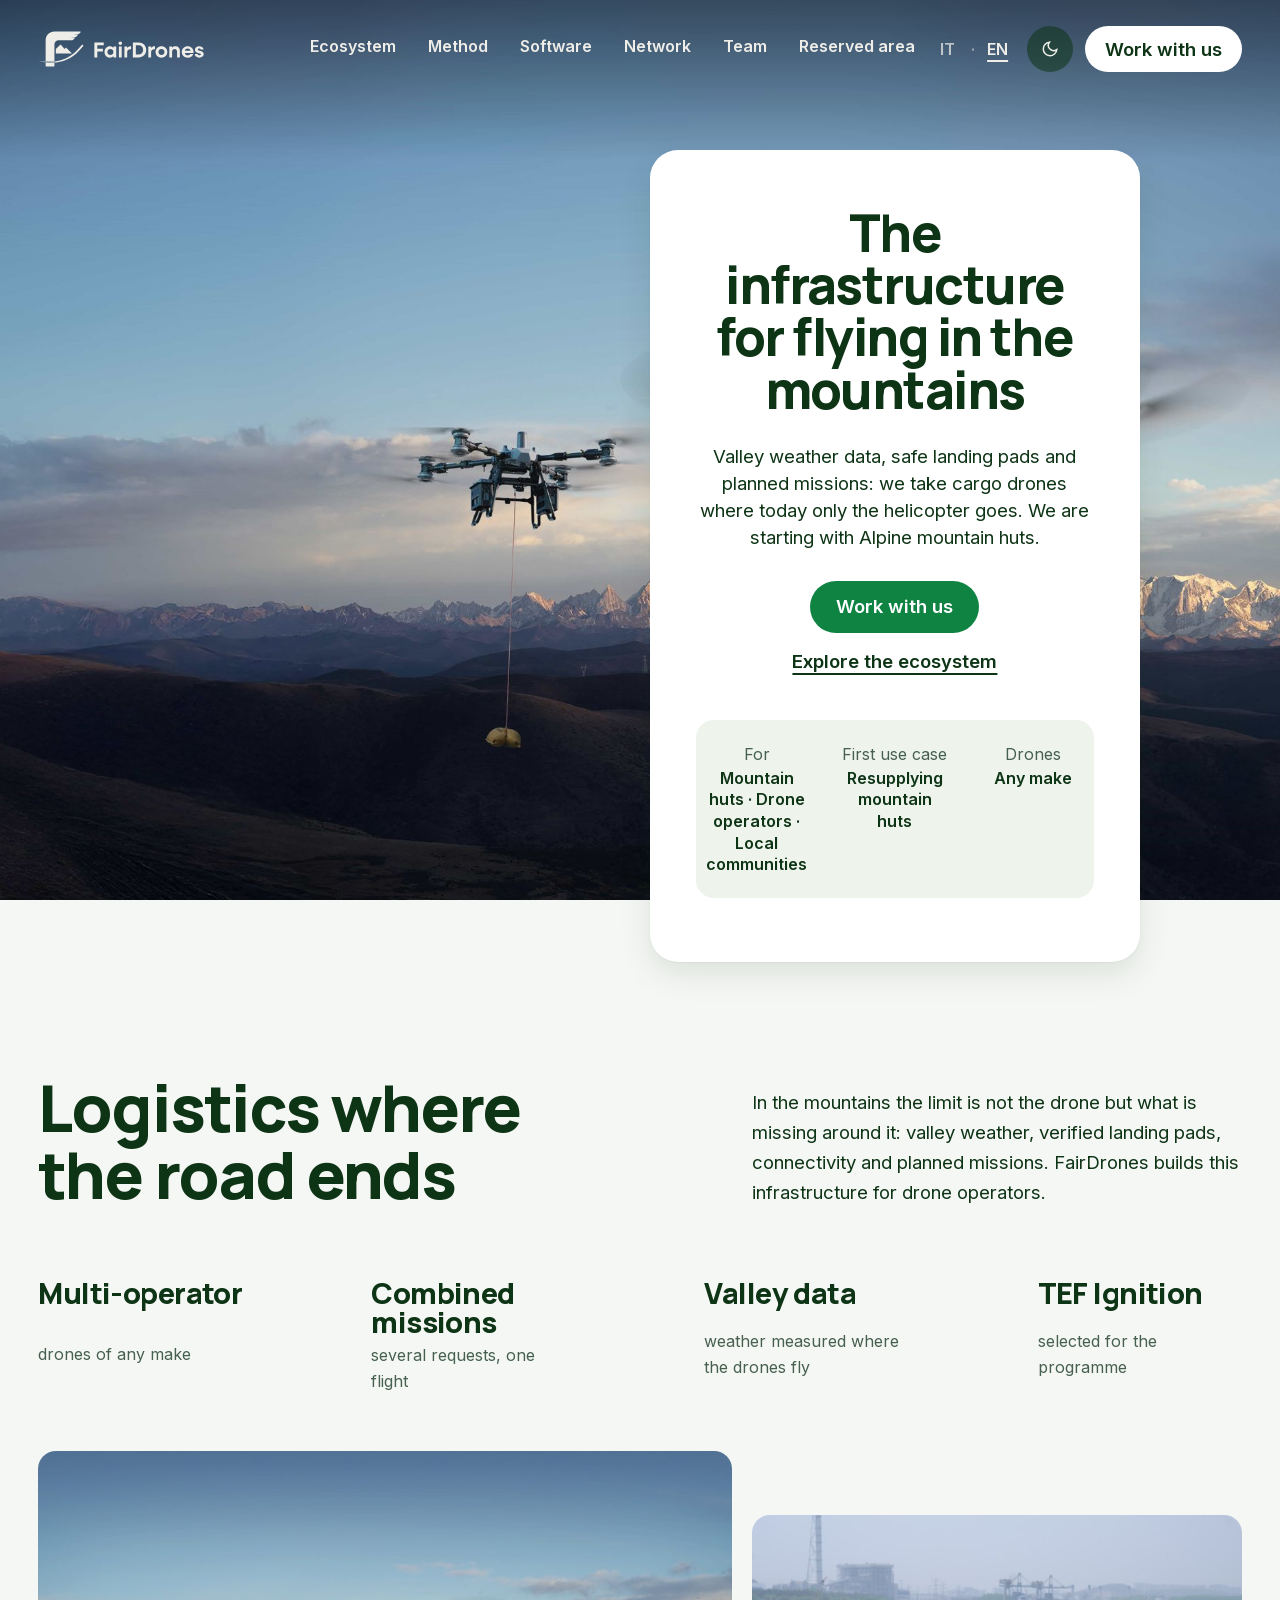
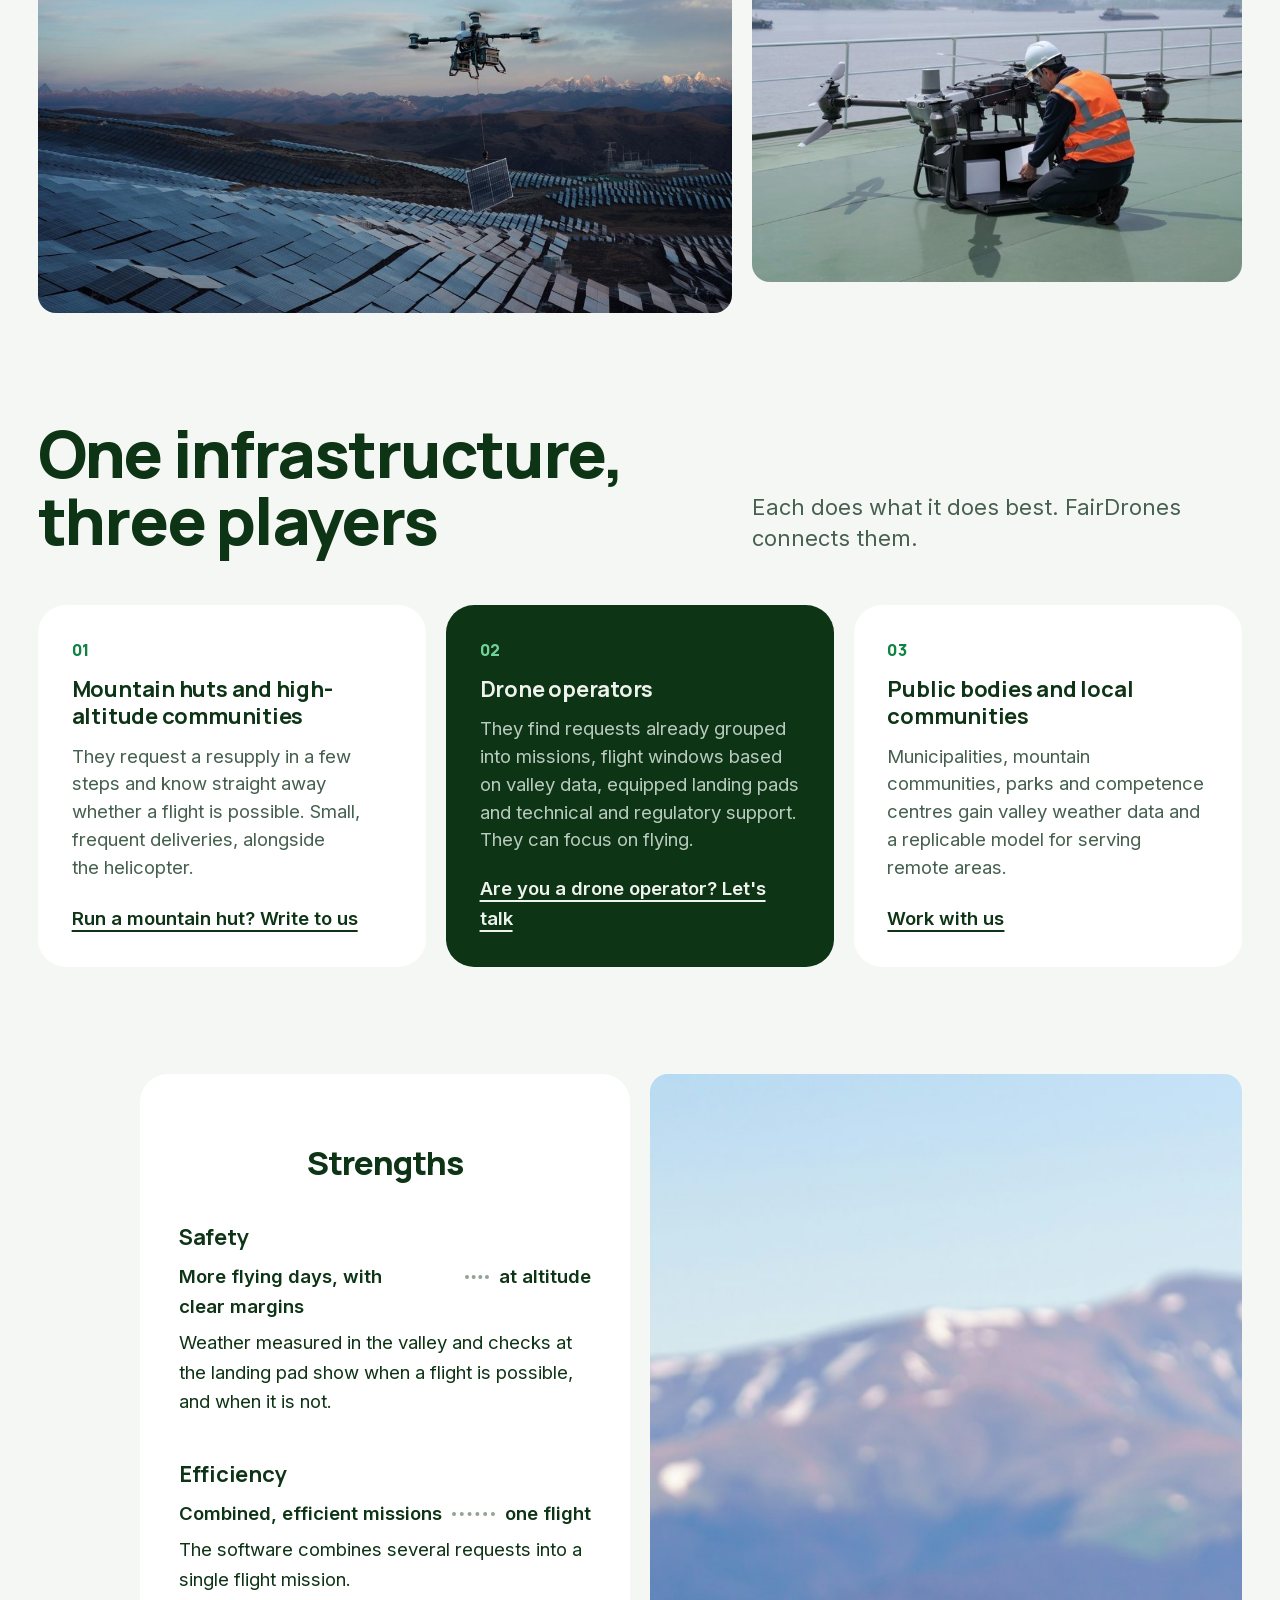
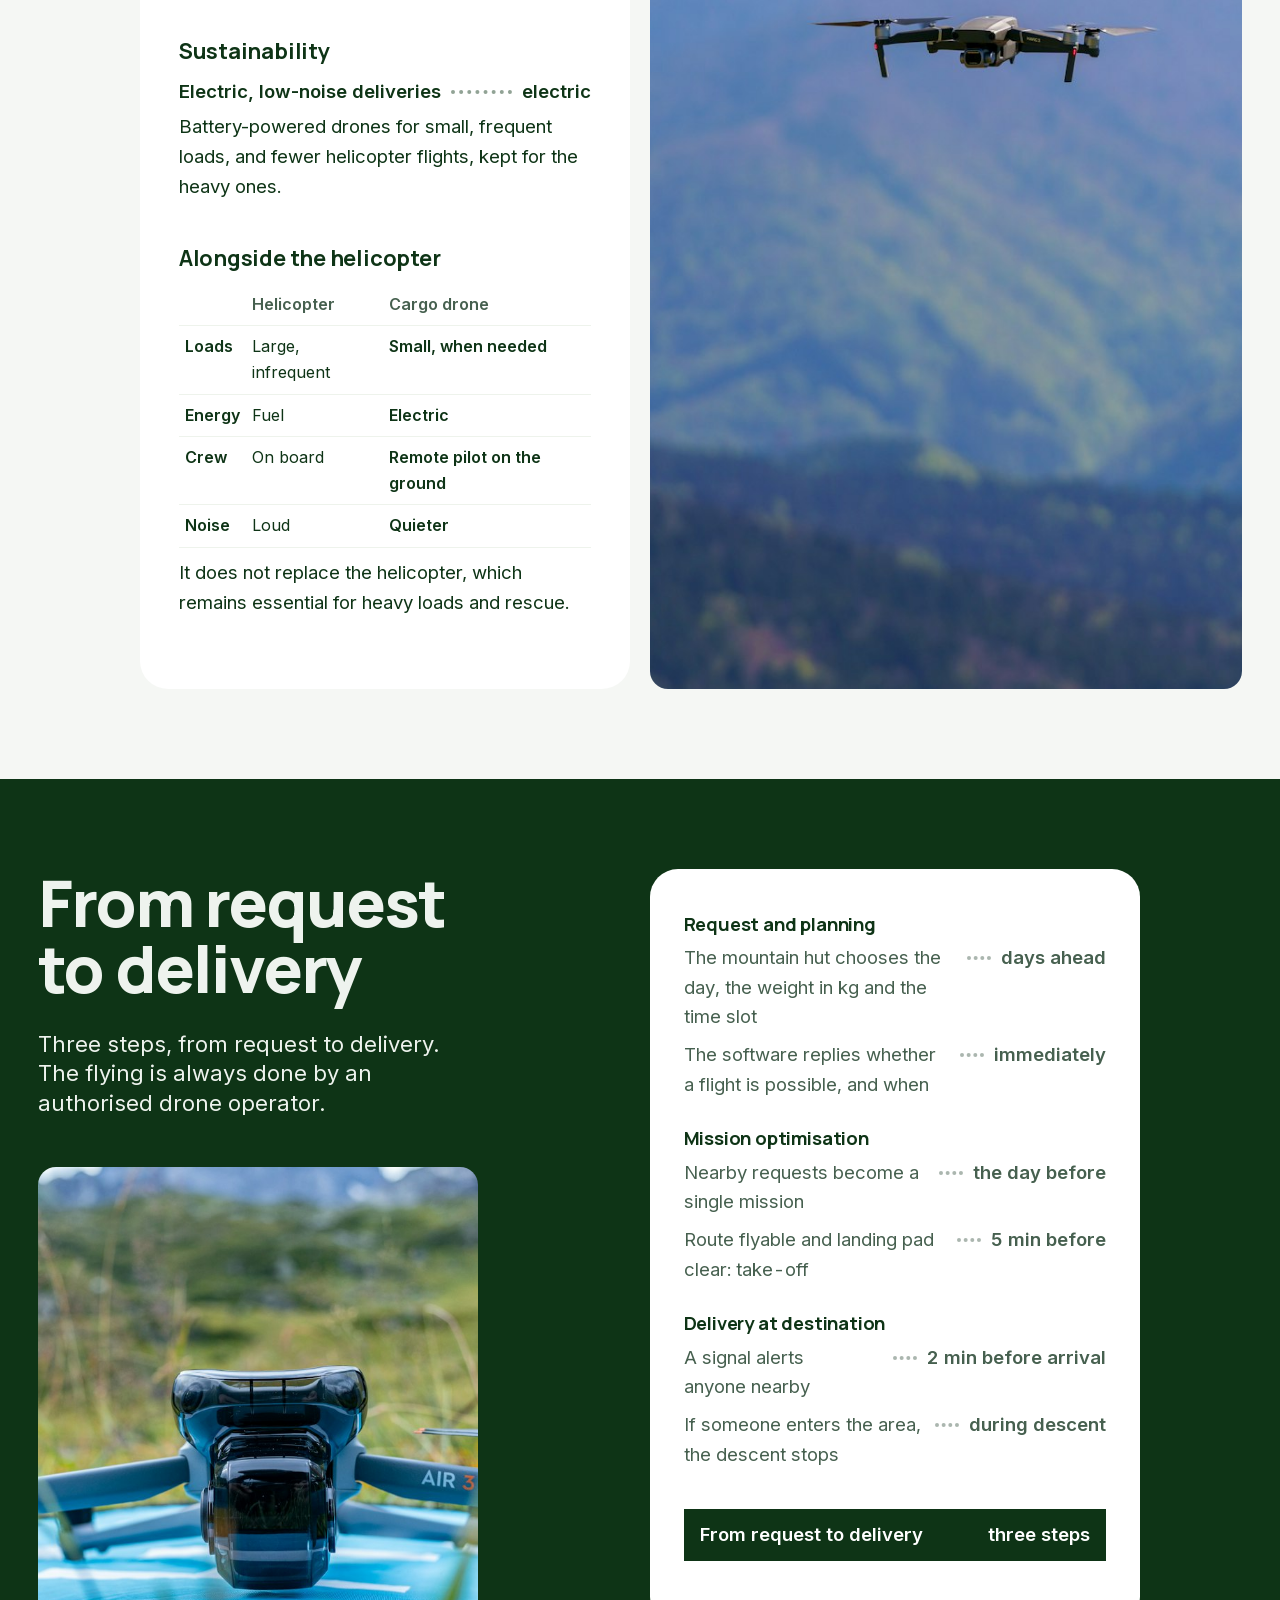
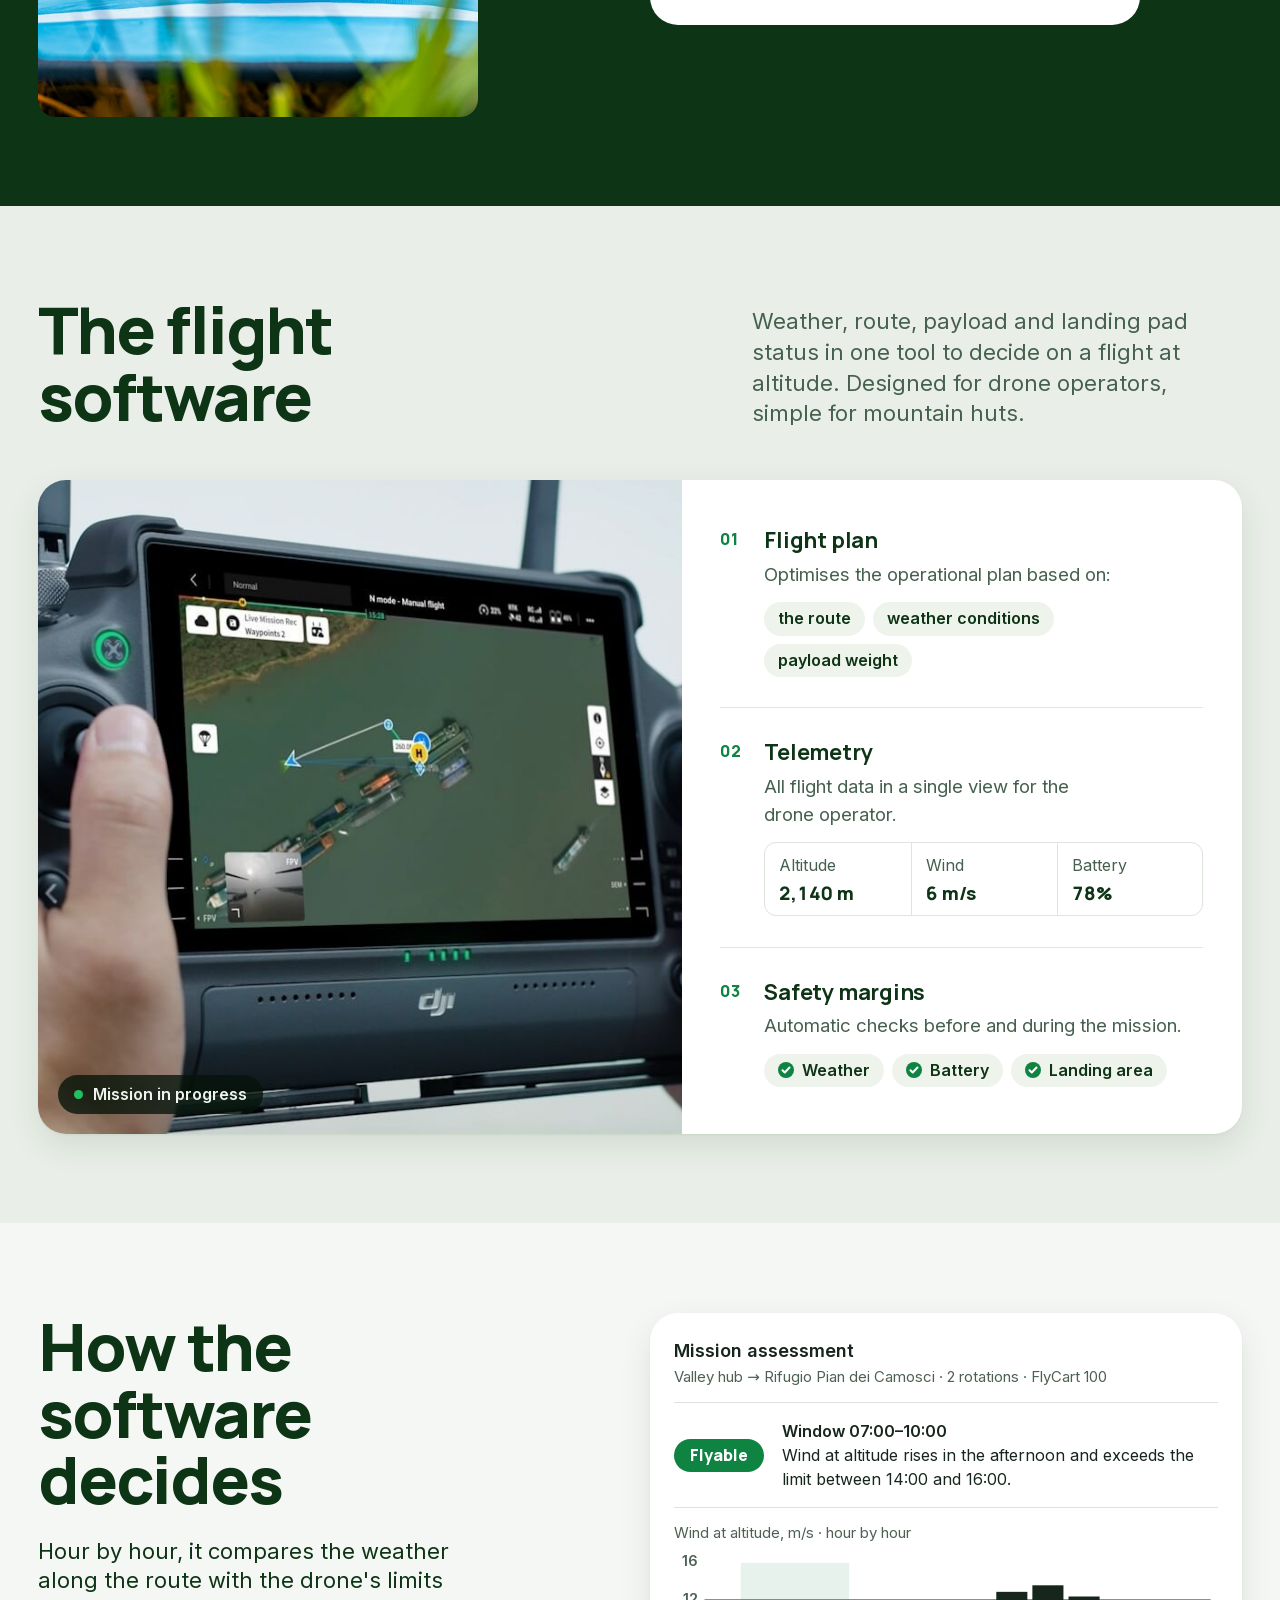
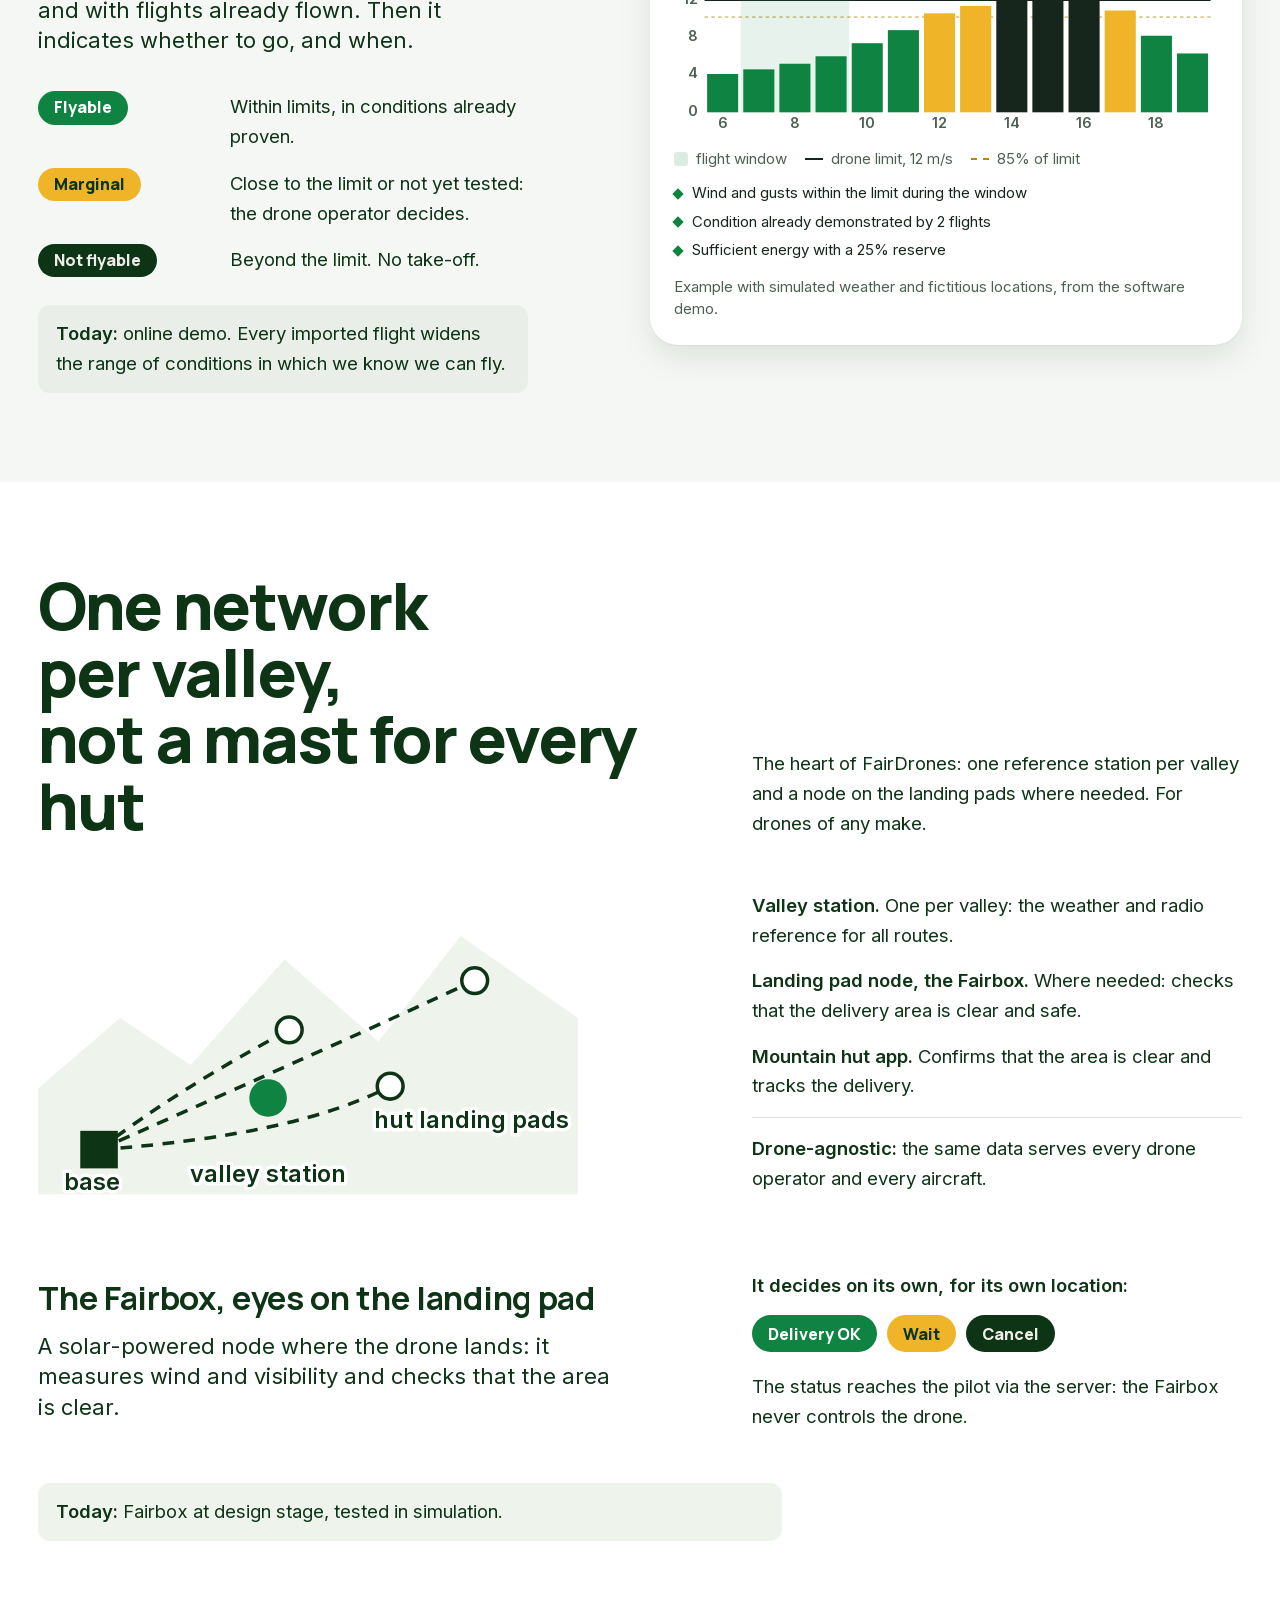
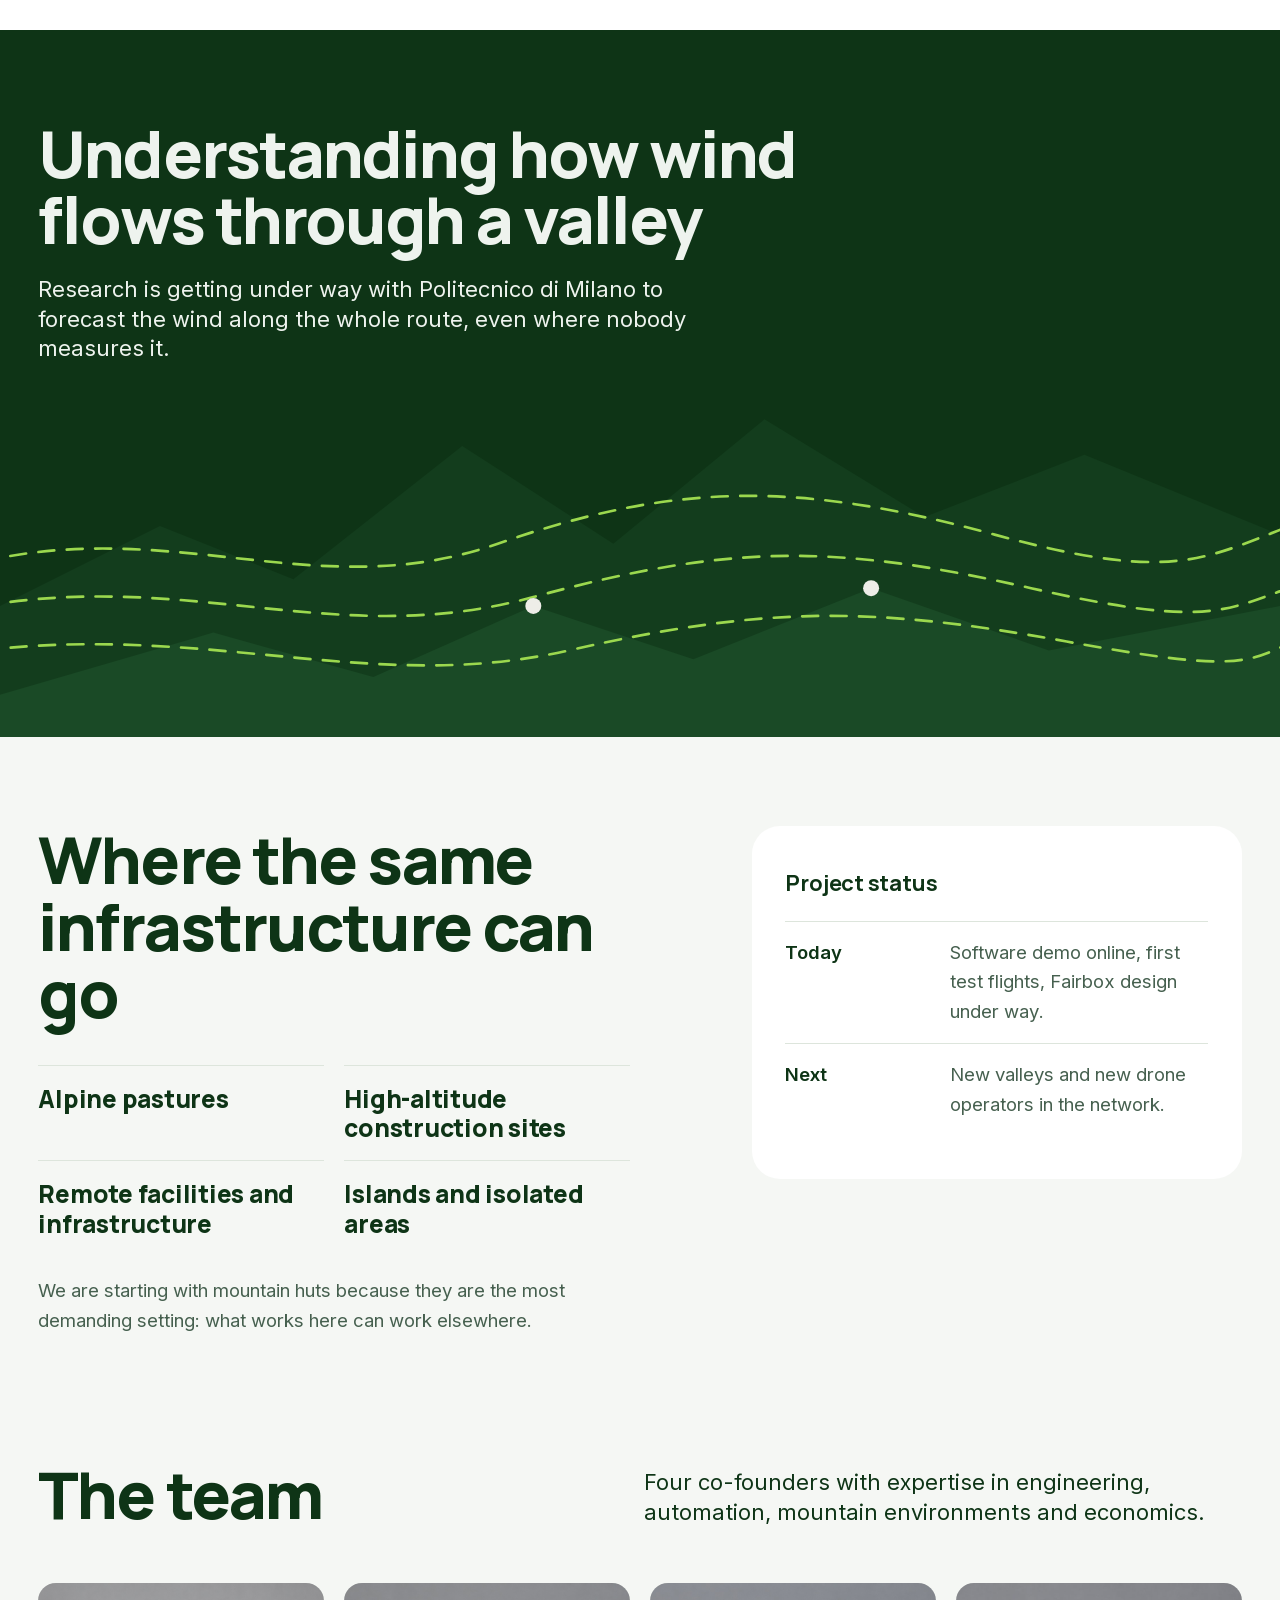
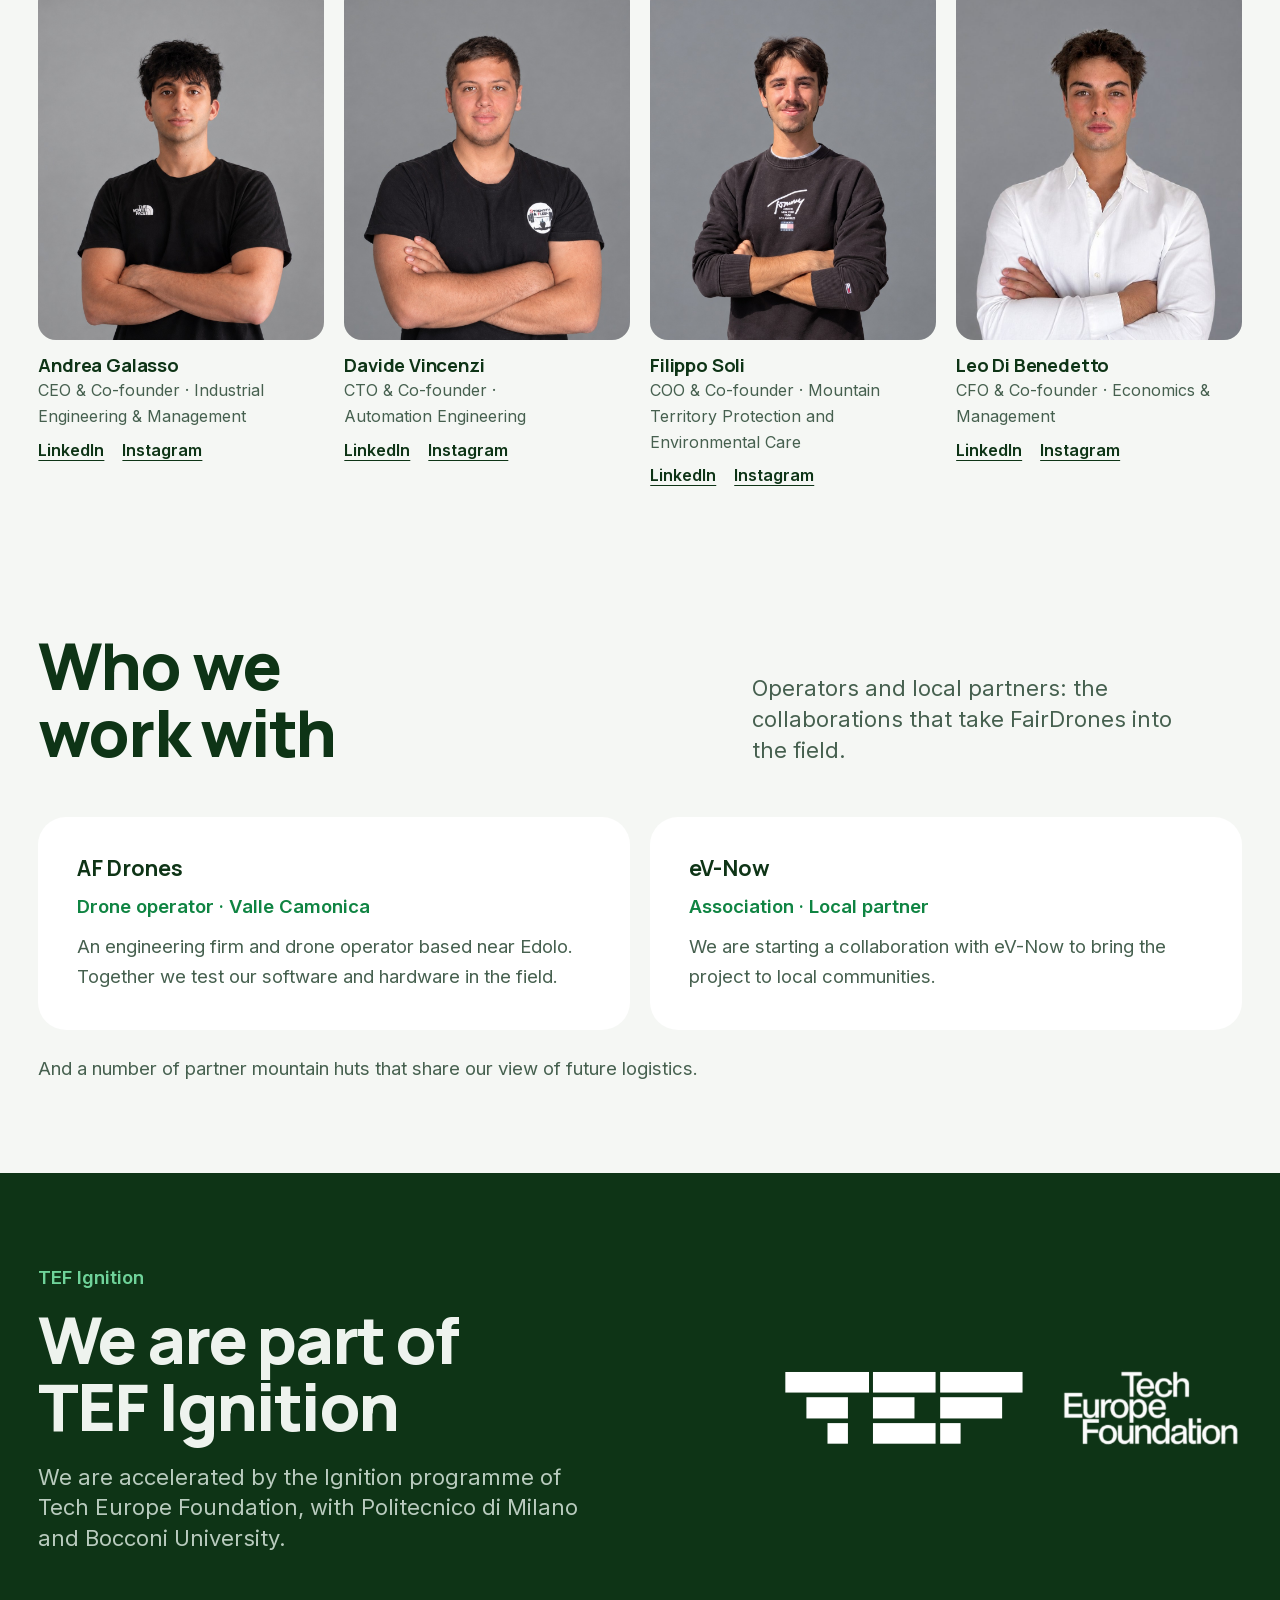
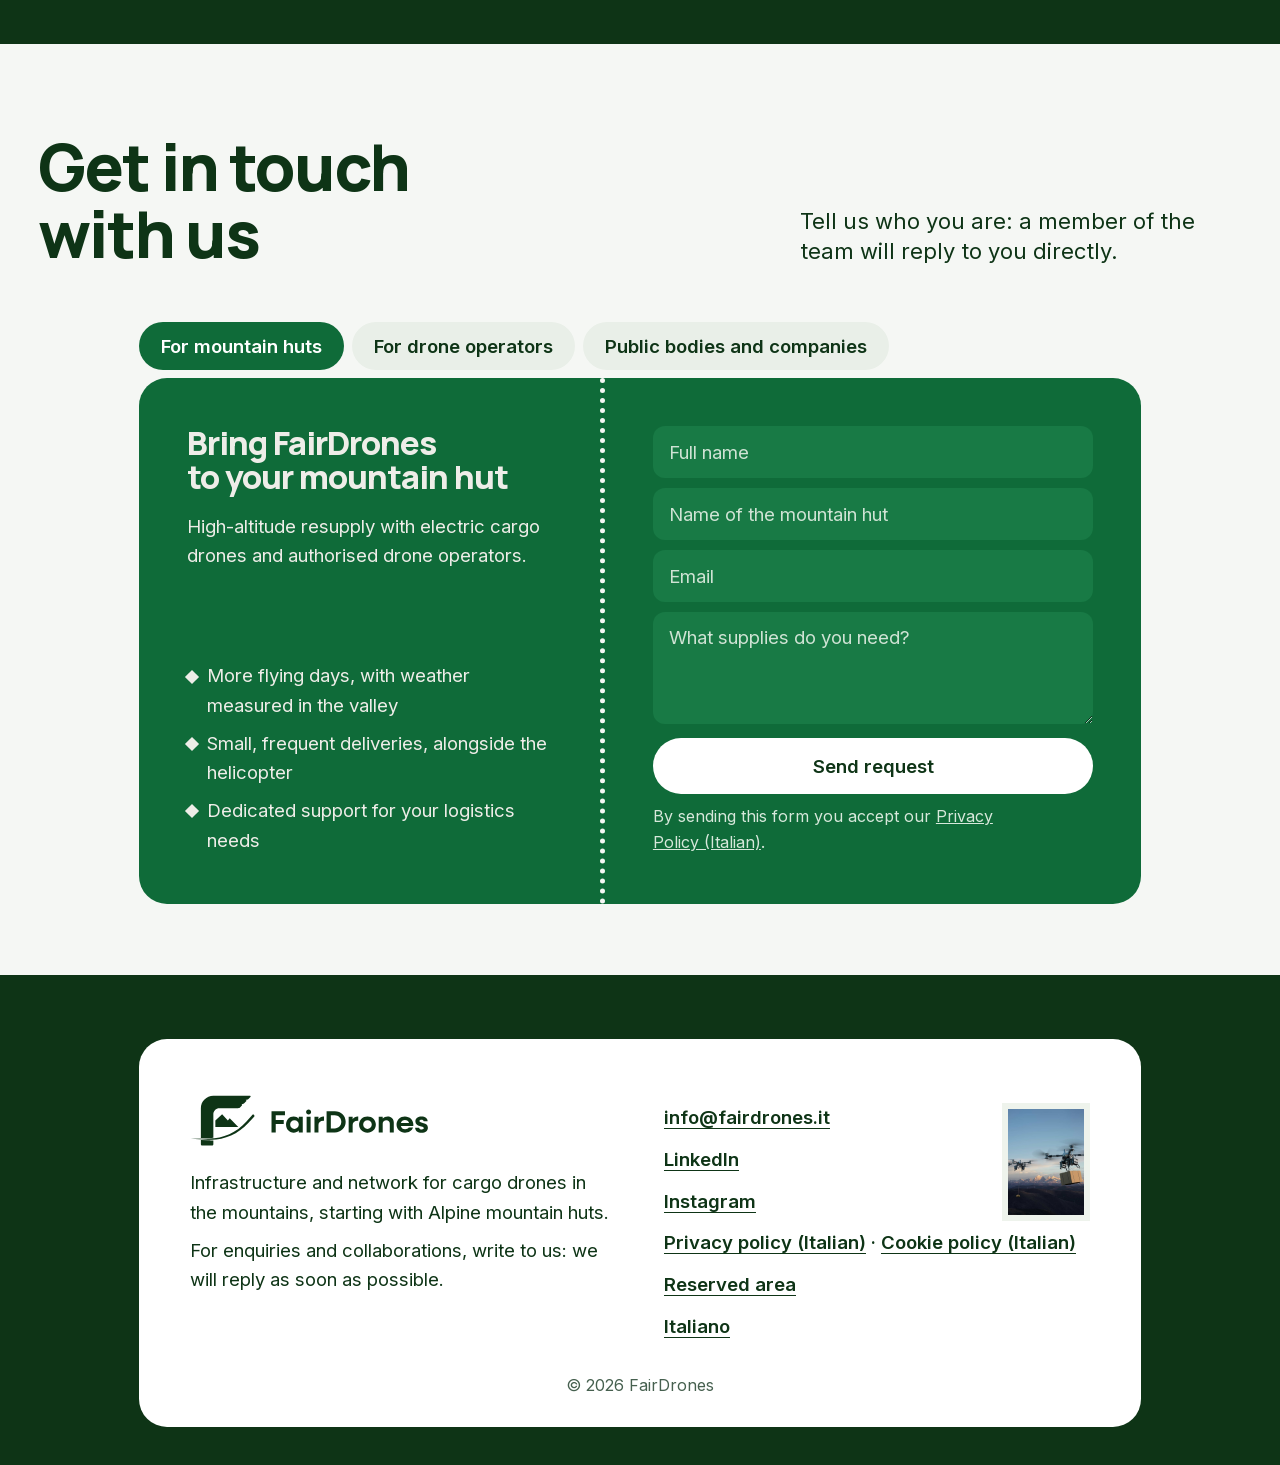
==== fairdrones-redesign/en/index.html @ f3bb7c13 "Sezioni Con chi lavoriamo (AF Drones, eV-Now) e TEF Ignition; testi piu' leggeri - Nuova sezione col" ====
<!DOCTYPE html>
<html lang="en">
<head>
<meta charset="UTF-8">
<meta name="viewport" content="width=device-width, initial-scale=1">
<title>FairDrones · Cargo drones for mountain huts</title>
<meta name="description" content="FairDrones connects mountain huts, drone operators and local communities: valley weather data, safe landing pads and mission planning, so that cargo drones can fly where today only the helicopter can reach.">
<link rel="canonical" href="https://fairdrones.it/en/">
<link rel="alternate" hreflang="it" href="https://fairdrones.it/">
<link rel="alternate" hreflang="en" href="https://fairdrones.it/en/">
<link rel="alternate" hreflang="x-default" href="https://fairdrones.it/">
<meta property="og:type" content="website">
<meta property="og:site_name" content="FairDrones">
<meta property="og:title" content="FairDrones · Cargo drones for mountain huts">
<meta property="og:description" content="Valley weather data, safe landing pads and mission planning: the infrastructure that lets cargo drones reach places that today only the helicopter can reach.">
<meta property="og:url" content="https://fairdrones.it/en/">
<meta property="og:image" content="https://fairdrones.it/assets/img/flycart-1200.jpg">
<meta property="og:image:width" content="1200">
<meta property="og:image:height" content="657">
<meta property="og:image:alt" content="Two cargo drones flying over snow-covered mountains">
<meta property="og:locale" content="en_GB">
<meta property="og:locale:alternate" content="it_IT">
<meta name="twitter:card" content="summary_large_image">
<meta name="twitter:title" content="FairDrones · Cargo drones for mountain huts">
<meta name="twitter:description" content="Valley weather data, safe landing pads and mission planning: the infrastructure that lets cargo drones reach places that today only the helicopter can reach.">
<meta name="twitter:image" content="https://fairdrones.it/assets/img/flycart-1200.jpg">
<link rel="icon" href="../assets/img/favicon.svg" type="image/svg+xml">
<link rel="icon" href="../assets/img/favicon-32.png" sizes="32x32" type="image/png">
<link rel="apple-touch-icon" href="../assets/img/apple-touch-icon.png">
<link rel="preload" href="../assets/fonts/manrope-latin.woff2" as="font" type="font/woff2" crossorigin>
<link rel="preload" href="../assets/fonts/inter-latin.woff2" as="font" type="font/woff2" crossorigin>
<link rel="stylesheet" href="../assets/style.css">
<script>
  // Applica il tema salvato prima del rendering (evita il flash)
  try { const t = localStorage.getItem('theme'); if (t) document.documentElement.setAttribute('data-theme', t); } catch (e) {}
  document.documentElement.classList.add('js');
</script>
</head>
<body>

<main class="sheet-stack">

  <!-- HERO: la bolla di consegna appoggiata sulla fotografia -->
  <section class="hero" aria-labelledby="hero-title">
    <img class="hero-photo" src="../assets/img/flycart-2400.jpg" srcset="../assets/img/flycart-1200.jpg 1200w, ../assets/img/flycart-2400.jpg 2400w" sizes="100vw" width="2400" height="1314" alt="Two cargo drones flying over snow-covered mountains, one carrying a slung load">

    <header class="topbar">
      <a href="#" class="wordmark" aria-label="FairDrones, top of page"><svg class="wm-mark" viewBox="278 118 286 224" aria-hidden="true" focusable="false"><g fill="currentColor"><path d="M 350.3 311.0 L 355.9 311.4 C 364.1 311.9 372.1 312.0 380.2 311.6 L 380.2 310.0 C 374.2 310.6 368.1 310.9 362.0 310.9 Z M 350.3 311.0"/><path d="M 369.9 316.8 C 365.2 316.8 360.4 316.7 355.6 316.4 L 325.6 314.4 L 325.6 333.5 C 325.6 336.6 328.1 339.2 331.3 339.2 L 374.5 339.2 C 377.6 339.2 380.2 336.6 380.2 333.5 L 380.2 316.6 C 376.8 316.7 373.3 316.8 369.9 316.8"/><path d="M 362.0 305.9 C 368.1 305.9 374.2 305.6 380.2 305.0 L 380.2 201.7 C 380.2 187.2 391.9 175.5 406.4 175.5 L 489.3 175.5 C 489.8 175.5 490.3 175.4 490.8 175.4 C 493.1 175.2 495.2 174.2 496.9 172.6 L 505.2 164.2 C 506.3 163.1 506.8 161.5 506.2 160.1 C 505.6 158.6 504.3 157.7 502.7 157.7 L 486.4 157.7 L 486.4 157.0 L 508.4 157.0 C 511.0 157.0 513.5 156.0 515.3 154.1 L 523.8 145.7 C 524.8 144.6 525.3 143.0 524.7 141.6 C 524.2 140.1 522.8 139.2 521.3 139.2 L 504.9 139.2 L 504.9 138.5 L 526.9 138.5 C 529.5 138.5 532.0 137.4 533.9 135.6 L 542.3 127.1 C 543.4 126.1 543.8 124.5 543.3 123.0 C 542.9 122.0 542.1 121.3 541.1 120.9 L 380.2 120.9 C 350.0 120.9 325.6 145.3 325.6 175.5 L 325.6 306.2 Z M 362.0 305.9"/><path d="M 489.3 258.0 L 389.0 258.0 L 389.0 229.7 L 418.6 202.1 L 443.7 229.7 L 451.9 220.1 Z M 489.3 258.0"/><path d="M 558.3 205.1 C 560.7 207.1 560.9 210.7 558.8 213.0 L 532.0 242.0 C 485.9 292.1 421.8 318.2 355.8 313.9 L 281.4 309.0 L 362.0 308.4 C 423.3 308.0 481.6 281.5 524.1 234.6 L 550.5 205.6 C 552.5 203.3 556.0 203.1 558.3 205.1"/></g></svg><svg class="wm-word" viewBox="178 383 486 75" aria-hidden="true" focusable="false"><g fill="currentColor"><path d="M 179.6 390.0 L 221.1 390.0 L 221.1 402.3 L 192.6 402.3 L 192.6 416.9 L 217.3 416.9 L 217.3 429.2 L 192.6 429.2 L 192.6 455.3 L 179.6 455.3 Z M 179.6 390.0"/><path d="M 263.7 431.1 C 263.7 423.6 258.0 417.8 250.3 417.8 C 242.8 417.8 237.1 423.6 237.1 431.1 C 237.1 438.7 242.8 444.5 250.3 444.5 C 258.0 444.5 263.7 438.7 263.7 431.1 M 224.4 431.1 C 224.4 416.8 234.5 405.9 248.0 405.9 C 254.4 405.9 259.8 408.4 263.7 412.7 L 263.7 407.0 L 276.0 407.0 L 276.0 455.3 L 263.7 455.3 L 263.7 449.6 C 259.8 453.8 254.4 456.4 248.0 456.4 C 234.5 456.4 224.4 445.5 224.4 431.1"/><path d="M 287.9 407.0 L 300.2 407.0 L 300.2 455.3 L 287.9 455.3 Z M 286.3 392.5 C 286.3 388.2 289.7 384.9 294.1 384.9 C 298.4 384.9 301.8 388.2 301.8 392.5 C 301.8 396.9 298.4 400.2 294.1 400.2 C 289.7 400.2 286.3 396.9 286.3 392.5"/><path d="M 312.1 407.0 L 324.4 407.0 L 324.4 414.3 C 328.2 409.3 333.4 406.3 339.8 406.3 L 341.6 406.3 L 341.6 418.9 L 339.8 418.9 C 329.9 418.9 324.4 424.1 324.4 432.3 L 324.4 455.3 L 312.1 455.3 Z M 312.1 407.0"/><path d="M 362.6 402.3 L 362.6 443.0 L 374.8 443.0 C 386.3 443.0 394.9 434.3 394.9 422.6 C 394.9 411.0 386.3 402.3 374.8 402.3 Z M 349.5 390.0 L 375.0 390.0 C 394.1 390.0 408.4 404.0 408.4 422.6 C 408.4 441.3 394.1 455.3 375.0 455.3 L 349.5 455.3 Z M 349.5 390.0"/><path d="M 417.6 407.0 L 429.9 407.0 L 429.9 414.3 C 433.7 409.3 438.9 406.3 445.3 406.3 L 447.1 406.3 L 447.1 418.9 L 445.3 418.9 C 435.4 418.9 429.9 424.1 429.9 432.3 L 429.9 455.3 L 417.6 455.3 Z M 417.6 407.0"/><path d="M 488.9 431.1 C 488.9 423.6 483.3 417.8 475.6 417.8 C 468.1 417.8 462.4 423.6 462.4 431.1 C 462.4 438.7 468.1 444.5 475.6 444.5 C 483.3 444.5 488.9 438.7 488.9 431.1 M 449.7 431.1 C 449.7 416.8 460.9 405.9 475.6 405.9 C 490.4 405.9 501.5 416.8 501.5 431.1 C 501.5 445.5 490.4 456.4 475.6 456.4 C 460.9 456.4 449.7 445.5 449.7 431.1"/><path d="M 510.3 407.0 L 522.6 407.0 L 522.6 412.4 C 526.4 408.1 531.7 405.9 538.0 405.9 C 549.3 405.9 556.8 413.3 556.8 424.6 L 556.8 455.3 L 544.5 455.3 L 544.5 428.6 C 544.5 422.1 540.3 417.8 534.0 417.8 C 527.2 417.8 522.6 422.1 522.6 428.8 L 522.6 455.3 L 510.3 455.3 Z M 510.3 407.0"/><path d="M 578.6 426.4 L 604.0 426.4 C 602.5 420.5 597.6 416.6 591.2 416.6 C 585.0 416.6 580.3 420.4 578.6 426.4 M 565.3 431.1 C 565.3 416.8 576.5 405.9 591.2 405.9 C 606.0 405.9 617.2 416.8 617.2 431.3 C 617.2 432.6 617.1 434.2 616.8 435.4 L 578.5 435.4 C 580.1 441.6 585.1 445.7 591.7 445.7 C 596.7 445.7 600.9 443.4 603.1 440.3 L 616.4 440.3 C 612.7 449.9 603.2 456.4 591.4 456.4 C 576.5 456.4 565.3 445.5 565.3 431.1"/><path d="M 622.7 440.8 L 635.1 440.8 C 635.1 444.1 638.4 446.3 642.8 446.3 C 646.9 446.3 649.7 444.4 649.7 441.8 C 649.7 434.0 623.5 438.5 623.5 421.2 C 623.5 411.5 631.6 405.9 642.2 405.9 C 653.5 405.9 661.3 412.1 661.3 420.7 L 649.0 420.7 C 649.0 417.9 646.2 415.9 642.1 415.9 C 638.4 415.9 635.8 417.6 635.8 420.1 C 635.8 427.7 662.1 423.3 662.1 440.6 C 662.1 450.1 654.3 456.4 642.8 456.4 C 630.8 456.4 622.7 449.9 622.7 440.8"/></g></svg></a>
      <nav class="toplinks" aria-label="Sections">
        <a href="#ecosistema">Ecosystem</a>
        <a href="#metodo" class="nav-optional">Method</a>
        <a href="#come-decide">Software</a>
        <a href="#fairbox">Network</a>
        <a href="#team">Team</a>
        <a href="/area-riservata">Reserved area</a>
      </nav>
      <div class="topactions">
        <nav class="lang" aria-label="Language">
          <a href="../" lang="it" hreflang="it" aria-label="Italiano">IT</a><span aria-hidden="true">·</span><a href="./" lang="en" aria-current="page" aria-label="English">EN</a>
        </nav>
        <button id="theme-toggle" type="button" aria-label="Toggle theme">
          <svg class="sun-icon" viewBox="0 0 24 24" fill="none" stroke="currentColor" stroke-width="2" aria-hidden="true"><circle cx="12" cy="12" r="5"/><path d="M12 1v2M12 21v2M4.22 4.22l1.42 1.42M18.36 18.36l1.42 1.42M1 12h2M21 12h2M4.22 19.78l1.42-1.42M18.36 5.64l1.42-1.42"/></svg>
          <svg class="moon-icon" viewBox="0 0 24 24" fill="none" stroke="currentColor" stroke-width="2" aria-hidden="true"><path d="M21 12.79A9 9 0 1 1 11.21 3 7 7 0 0 0 21 12.79z"/></svg>
        </button>
        <a href="#contatti" class="btn btn-ink nav-cta" aria-label="Work with us"><span class="cta-long" aria-hidden="true">Work with us</span><span class="cta-short" aria-hidden="true">Contact</span></a>
      </div>
    </header>

    <article class="card waybill">
      <h1 id="hero-title" class="display" data-rise>The infrastructure<br> for flying in the mountains</h1>
      <p class="card-lead" data-rise>Valley weather data, safe landing pads and planned missions: we take cargo drones where today only the helicopter goes. We are starting with Alpine mountain huts.</p>
      <p class="card-actions" data-rise>
        <a href="#contatti" class="btn btn-accent">Work with us</a>
        <a href="#ecosistema" class="textlink">Explore the ecosystem</a>
      </p>

      <dl class="waybill-fields" data-rise>
        <div><dt>For</dt><dd>Mountain huts · Drone operators · Local communities</dd></div>
        <div><dt>First use case</dt><dd>Resupplying mountain huts</dd></div>
        <div><dt>Drones</dt><dd>Any make</dd></div>
      </dl>

    </article>
  </section>

  <!-- IL PROGETTO: titolo, nota, riga di fatti -->
  <section class="intro" id="progetto" aria-labelledby="progetto-title">
    <div class="grid intro-top">
      <h2 id="progetto-title" class="display head" data-rise>Logistics where<br> the road ends</h2>
      <div class="intro-note" data-rise>
        <p>In the mountains the limit is not the drone but what is missing around it: valley weather, verified landing pads, connectivity and planned missions. FairDrones builds this infrastructure for drone operators.</p>
      </div>
    </div>
    <ul class="facts" data-rise>
      <li><strong>Multi-operator</strong><span>drones of any make</span></li>
      <li><strong>Combined missions</strong><span>several requests, one flight</span></li>
      <li><strong>Valley data</strong><span>weather measured where the drones fly</span></li>
      <li><strong>TEF Ignition</strong><span>selected for the programme</span></li>
      <!-- DA CONFERMARE: dato sostenibilità, serve fonte e metodo prima di ripubblicarlo (TO BE CONFIRMED: sustainability figure, needs source and method before republishing) -->
    </ul>
    <div class="grid intro-photos">
      <figure class="ph ph-a" data-rise><img src="../assets/img/IMG-20261015-WA0004.jpg" width="1200" height="838" alt="Drone flying at sunset over a mountain plateau" loading="lazy"></figure>
      <figure class="ph ph-b" data-rise><img src="../assets/img/IMG-20261015-WA0005.jpg" width="800" height="533" alt="Drone operator preparing a cargo drone before take-off" loading="lazy"></figure>
    </div>
  </section>

  <!-- ECOSISTEMA: chi partecipa e cosa ottiene -->
  <section class="eco" id="ecosistema" aria-labelledby="eco-title">
    <div class="grid eco-top">
      <h2 id="eco-title" class="display head" data-rise>One infrastructure,<br> three players</h2>
      <p class="eco-lead" data-rise>Each does what it does best. FairDrones connects them.</p>
    </div>
    <ul class="eco-grid">
      <li class="eco-card" data-rise>
        <span class="eco-num" aria-hidden="true">01</span>
        <h3>Mountain huts and high-altitude communities</h3>
        <p>They request a resupply in a few steps and know straight away whether a flight is possible. Small, frequent deliveries, alongside the helicopter.</p>
        <a href="#contatti-rifugi" class="textlink">Run a mountain hut? Write to us</a>
      </li>
      <li class="eco-card eco-card-key" data-rise>
        <span class="eco-num" aria-hidden="true">02</span>
        <h3>Drone operators</h3>
        <p>They find requests already grouped into missions, flight windows based on valley data, equipped landing pads and technical and regulatory support. They can focus on flying.</p>
        <a href="#contatti-operatori" class="textlink">Are you a drone operator? Let's talk</a>
      </li>
      <li class="eco-card" data-rise>
        <span class="eco-num" aria-hidden="true">03</span>
        <h3>Public bodies and local communities</h3>
        <p>Municipalities, mountain communities, parks and competence centres gain valley weather data and a replicable model for serving remote areas.</p>
        <a href="#contatti-enti" class="textlink">Work with us</a>
      </li>
    </ul>
  </section>

  <!-- PUNTI DI FORZA: il listino -->
  <section class="strengths" aria-labelledby="forza-title">
    <div class="grid">
      <div class="menu-sheet" data-rise>
        <h2 id="forza-title" class="display menu-title">Strengths</h2>
        <div class="menu-group">
          <h3>Safety</h3>
          <p class="menu-row"><span class="menu-name">More flying days, with clear margins</span><span class="menu-dots" aria-hidden="true"></span><span class="menu-val">at altitude</span></p>
          <p class="menu-desc">Weather measured in the valley and checks at the landing pad show when a flight is possible, and when it is not.</p>
        </div>
        <div class="menu-group">
          <h3>Efficiency</h3>
          <p class="menu-row"><span class="menu-name">Combined, efficient missions</span><span class="menu-dots" aria-hidden="true"></span><span class="menu-val">one flight</span></p>
          <p class="menu-desc">The software combines several requests into a single flight mission.</p>
        </div>
        <div class="menu-group">
          <h3>Sustainability</h3>
          <p class="menu-row"><span class="menu-name">Electric, low-noise deliveries</span><span class="menu-dots" aria-hidden="true"></span><span class="menu-val">electric</span></p>
          <p class="menu-desc">Battery-powered drones for small, frequent loads, and fewer helicopter flights, kept for the heavy ones.</p>
        </div>
        <div class="menu-group">
          <h3>Alongside the helicopter</h3>
          <table class="versus">
            <thead><tr><th scope="col"></th><th scope="col">Helicopter</th><th scope="col">Cargo drone</th></tr></thead>
            <tbody>
              <tr><th scope="row">Loads</th><td>Large, infrequent</td><td>Small, when needed</td></tr>
              <tr><th scope="row">Energy</th><td>Fuel</td><td>Electric</td></tr>
              <tr><th scope="row">Crew</th><td>On board</td><td>Remote pilot on the ground</td></tr>
              <tr><th scope="row">Noise</th><td>Loud</td><td>Quieter</td></tr>
            </tbody>
          </table>
          <p class="menu-desc">It does not replace the helicopter, which remains essential for heavy loads and rescue.</p>
        </div>
      </div>
      <figure class="ph strengths-photo" data-rise><img src="../assets/img/hero.jpg" width="2000" height="1333" alt="Drone flying in front of a mountain range" loading="lazy"></figure>
    </div>
  </section>

  <!-- IL METODO: l'itinerario di una consegna sul foglietto -->
  <section class="method" id="metodo" aria-labelledby="metodo-title">
    <div class="grid">
      <div class="method-text">
        <h2 id="metodo-title" class="display head" data-rise>From request<br> to delivery</h2>
        <p class="method-lead" data-rise>Three steps, from request to delivery. The flying is always done by an authorised drone operator.</p>
        <figure class="ph method-photo" data-rise><img src="../assets/img/tab-efficienza.jpg" width="1400" height="788" alt="Drone ready for take-off on a landing pad in a mountain meadow" loading="lazy"></figure>
      </div>
      <ol class="slip" data-rise>
        <li>
          <h3>Request and planning</h3>
          <p class="slip-row"><span>The mountain hut chooses the day, the weight in kg and the time slot</span><span class="menu-dots" aria-hidden="true"></span><span class="slip-val">days ahead</span></p>
          <p class="slip-row"><span>The software replies whether a flight is possible, and when</span><span class="menu-dots" aria-hidden="true"></span><span class="slip-val">immediately</span></p>
        </li>
        <li>
          <h3>Mission optimisation</h3>
          <p class="slip-row"><span>Nearby requests become a single mission</span><span class="menu-dots" aria-hidden="true"></span><span class="slip-val">the day before</span></p>
          <p class="slip-row"><span>Route flyable and landing pad clear: take-off</span><span class="menu-dots" aria-hidden="true"></span><span class="slip-val">5 min before</span></p>
        </li>
        <li>
          <h3>Delivery at destination</h3>
          <p class="slip-row"><span>A signal alerts anyone nearby</span><span class="menu-dots" aria-hidden="true"></span><span class="slip-val">2 min before arrival</span></p>
          <p class="slip-row"><span>If someone enters the area, the descent stops</span><span class="menu-dots" aria-hidden="true"></span><span class="slip-val">during descent</span></p>
        </li>
        <li class="slip-total"><span>From request to delivery</span><span>three steps</span></li>
      </ol>
    </div>
  </section>

  <!-- IL SOFTWARE DI VOLO: i cedolini lungo il bordo -->
  <section class="software" id="software" aria-labelledby="software-title">
    <div class="grid sw-top">
      <h2 id="software-title" class="display head" data-rise>The flight<br> software</h2>
      <p class="sw-lead" data-rise>Weather, route, payload and landing pad status in one tool to decide on a flight at altitude. Designed for drone operators, simple for mountain huts.</p>
    </div>
    <div class="sw-console" data-rise>
      <figure class="sw-shot">
        <img src="../assets/img/IMG-20261015-WA0006.jpg" width="1280" height="720" alt="Hands holding a drone remote controller with the flight route on the screen" loading="lazy">
        <span class="sw-live" aria-hidden="true">Mission in progress</span>
      </figure>
      <ol class="sw-list">
        <li class="sw-item">
          <span class="sw-num" aria-hidden="true">01</span>
          <div class="sw-body">
            <h3>Flight plan</h3>
            <p>Optimises the operational plan based on:</p>
            <ul class="sw-tags"><li>the route</li><li>weather conditions</li><li>payload weight</li></ul>
          </div>
        </li>
        <li class="sw-item">
          <span class="sw-num" aria-hidden="true">02</span>
          <div class="sw-body">
            <h3>Telemetry</h3>
            <p>All flight data in a single view for the drone operator.</p>
            <dl class="sw-read" aria-hidden="true">
              <div><dt>Altitude</dt><dd>2,140 m</dd></div>
              <div><dt>Wind</dt><dd>6 m/s</dd></div>
              <div><dt>Battery</dt><dd>78%</dd></div>
            </dl>
          </div>
        </li>
        <li class="sw-item">
          <span class="sw-num" aria-hidden="true">03</span>
          <div class="sw-body">
            <h3>Safety margins</h3>
            <p>Automatic checks before and during the mission.</p>
            <ul class="sw-checks" aria-hidden="true"><li>Weather</li><li>Battery</li><li>Landing area</li></ul>
          </div>
        </li>
      </ol>
    </div>
  </section>

  <!-- COME DECIDE IL SOFTWARE: un frammento vero dell'interfaccia -->
  <section class="decide" id="come-decide" aria-labelledby="decide-title">
    <div class="grid">
      <div class="decide-text">
        <h2 id="decide-title" class="display head" data-rise>How the software<br> decides</h2>
        <p class="decide-lead" data-rise>Hour by hour, it compares the weather along the route with the drone's limits and with flights already flown. Then it indicates whether to go, and when.</p>
        <dl class="verdicts" data-rise>
          <div><dt><span class="esito s-ok">Flyable</span></dt><dd>Within limits, in conditions already proven.</dd></div>
          <div><dt><span class="esito s-mar">Marginal</span></dt><dd>Close to the limit or not yet tested: the drone operator decides.</dd></div>
          <div><dt><span class="esito s-no">Not flyable</span></dt><dd>Beyond the limit. No take-off.</dd></div>
        </dl>
        <p class="status" data-rise><strong>Today:</strong> online demo. Every imported flight widens the range of conditions in which we know we can fly.</p>
        <!-- DA CONFERMARE: possiamo dire "in prova con un operatore partner"? Se sì, togli hidden qui sotto e cancella la riga sopra (TO BE CONFIRMED: can we say "being trialled with a partner drone operator"? If so, remove hidden below and delete the line above) -->
        <p class="status" hidden><strong>Today:</strong> online demo, being trialled with a partner drone operator. Every imported flight widens the range of conditions in which we know we can fly.</p>
      </div>
      <figure class="ui-frag" data-ui data-rise>
        <div class="ui-head">
          <p class="ui-title">Mission assessment</p>
          <p class="ui-sub">Valley hub → Rifugio Pian dei Camosci · 2 rotations · FlyCart 100</p>
        </div>
        <div class="ui-verdict">
          <span class="esito s-ok">Flyable</span>
          <p><strong>Window 07:00–10:00</strong><br>Wind at altitude rises in the afternoon and exceeds the limit between 14:00 and 16:00.</p>
        </div>
        <div class="ui-chart">
          <p class="ui-axis">Wind at altitude, m/s · hour by hour</p>
          <svg class="chart-wide" viewBox="0 0 640 220" role="img" aria-label="Wind at altitude, hour by hour: below the limit until 11:00, above the 12 metres per second limit between 14:00 and 16:00"><text x="28" y="194.0" text-anchor="end">0</text><text x="28" y="150.0" text-anchor="end">4</text><text x="28" y="106.0" text-anchor="end">8</text><text x="28" y="62.0" text-anchor="end">12</text><text x="28" y="18.0" text-anchor="end">16</text><line class="lim" x1="36" x2="632" y1="58.0" y2="58.0"/><line class="mar" x1="36" x2="632" y1="77.8" y2="77.8"/><rect class="win" x="78.6" y="14" width="127.7" height="176"/><rect class="b-ok" x="39.0" y="144.9" width="36.6" height="45.1"/><text x="57.3" y="208" text-anchor="middle">6</text><rect class="b-ok" x="81.6" y="139.4" width="36.6" height="50.6"/><rect class="b-ok" x="124.1" y="132.8" width="36.6" height="57.2"/><text x="142.4" y="208" text-anchor="middle">8</text><rect class="b-ok" x="166.7" y="124.0" width="36.6" height="66.0"/><rect class="b-ok" x="209.3" y="108.6" width="36.6" height="81.4"/><text x="227.6" y="208" text-anchor="middle">10</text><rect class="b-ok" x="251.9" y="93.2" width="36.6" height="96.8"/><rect class="b-mar" x="294.4" y="73.4" width="36.6" height="116.6"/><text x="312.7" y="208" text-anchor="middle">12</text><rect class="b-mar" x="337.0" y="64.6" width="36.6" height="125.4"/><rect class="b-no" x="379.6" y="48.1" width="36.6" height="141.9"/><text x="397.9" y="208" text-anchor="middle">14</text><rect class="b-no" x="422.1" y="40.4" width="36.6" height="149.6"/><rect class="b-no" x="464.7" y="53.6" width="36.6" height="136.4"/><text x="483.0" y="208" text-anchor="middle">16</text><rect class="b-mar" x="507.3" y="70.1" width="36.6" height="119.9"/><rect class="b-ok" x="549.9" y="99.8" width="36.6" height="90.2"/><text x="568.1" y="208" text-anchor="middle">18</text><rect class="b-ok" x="592.4" y="120.7" width="36.6" height="69.3"/></svg>
          <svg class="chart-phone" viewBox="0 0 360 280" role="img" aria-label="Wind at altitude, hour by hour: below the limit until 11:00, above the 12 metres per second limit between 14:00 and 16:00"><text x="28" y="252.0" text-anchor="end">0</text><text x="28" y="198.0" text-anchor="end">4</text><text x="28" y="144.0" text-anchor="end">8</text><text x="28" y="90.0" text-anchor="end">12</text><text x="28" y="36.0" text-anchor="end">16</text><rect class="win" x="56.9" y="30" width="68.6" height="216"/><line class="lim" x1="34" x2="354" y1="84.0" y2="84.0"/><line class="mar" x1="34" x2="354" y1="108.3" y2="108.3"/><rect class="b-ok" x="36.0" y="190.7" width="18.9" height="55.3"/><text x="45.4" y="270" text-anchor="middle">6</text><rect class="b-ok" x="58.9" y="183.9" width="18.9" height="62.1"/><rect class="b-ok" x="81.7" y="175.8" width="18.9" height="70.2"/><rect class="b-ok" x="104.6" y="165.0" width="18.9" height="81.0"/><text x="114.0" y="270" text-anchor="middle">9</text><rect class="b-ok" x="127.4" y="146.1" width="18.9" height="99.9"/><rect class="b-ok" x="150.3" y="127.2" width="18.9" height="118.8"/><rect class="b-mar" x="173.1" y="102.9" width="18.9" height="143.1"/><text x="182.6" y="270" text-anchor="middle">12</text><rect class="b-mar" x="196.0" y="92.1" width="18.9" height="153.9"/><rect class="b-no" x="218.9" y="71.8" width="18.9" height="174.2"/><rect class="b-no" x="241.7" y="62.4" width="18.9" height="183.6"/><text x="251.1" y="270" text-anchor="middle">15</text><rect class="b-no" x="264.6" y="78.6" width="18.9" height="167.4"/><rect class="b-mar" x="287.4" y="98.8" width="18.9" height="147.2"/><rect class="b-ok" x="310.3" y="135.3" width="18.9" height="110.7"/><text x="319.7" y="270" text-anchor="middle">18</text><rect class="b-ok" x="333.1" y="160.9" width="18.9" height="85.1"/></svg>
        </div>
        <p class="ui-legend"><span class="lg-win">flight window</span><span class="lg-lim">drone limit, 12 m/s</span><span class="lg-mar">85% of limit</span></p>
        <ul class="ui-reasons">
          <li>Wind and gusts within the limit during the window</li>
          <li>Condition already demonstrated by 2 flights</li>
          <li>Sufficient energy with a 25% reserve</li>
        </ul>
        <figcaption>Example with simulated weather and fictitious locations, from the software demo.</figcaption>
      </figure>
    </div>
  </section>

  <!-- LA FAIRBOX: gli occhi sulla piazzola -->
  <section class="hardware" id="fairbox" aria-labelledby="fairbox-title">
    <div class="grid hw-top">
      <h2 id="fairbox-title" class="display head" data-rise>One network per valley,<br> not a mast for every hut</h2>
      <p class="hw-lead" data-rise>The heart of FairDrones: one reference station per valley and a node on the landing pads where needed. For drones of any make.</p>
    </div>
    <div class="grid hw-net">
      <div class="hw-net-left">
        <svg class="hw-net-map" viewBox="0 0 460 260" role="img" aria-label="Diagram of a valley: base on the valley floor, valley station in the middle and three mountain hut landing pads connected by routes" data-rise>
          <path class="m-ridge" d="M0 260 L0 170 L70 110 L130 150 L210 60 L290 130 L360 40 L460 110 L460 260 Z"/>
          <path class="m-route" d="M52 222 Q120 170 214 120"/>
          <path class="m-route" d="M52 222 Q220 210 300 168"/>
          <path class="m-route" d="M52 222 Q260 130 372 78"/>
          <rect class="m-hub" x="36" y="206" width="32" height="32"/>
          <circle class="m-valley" cx="196" cy="178" r="16"/>
          <circle class="m-pad" cx="214" cy="120" r="11"/><circle class="m-pad" cx="300" cy="168" r="11"/><circle class="m-pad" cx="372" cy="78" r="11"/>
          <text x="22" y="256">base</text><text x="196" y="250" text-anchor="middle">valley station</text><text x="452" y="204" text-anchor="end">hut landing pads</text>
        </svg>
      </div>
      <ul class="hw-net-list" data-rise>
        <li><strong>Valley station.</strong> One per valley: the weather and radio reference for all routes.</li>
        <li><strong>Landing pad node, the Fairbox.</strong> Where needed: checks that the delivery area is clear and safe.</li>
        <li><strong>Mountain hut app.</strong> Confirms that the area is clear and tracks the delivery.</li>
        <li class="hw-net-key"><strong>Drone-agnostic:</strong> the same data serves every drone operator and every aircraft.</li>
      </ul>
    </div>
    <div class="grid hw-main">
      <div class="hw-node">
        <h3 class="hw-node-title" data-rise>The Fairbox, eyes on the landing pad</h3>
        <p class="hw-node-text" data-rise>A solar-powered node where the drone lands: it measures wind and visibility and checks that the area is clear.</p>
      </div>
      <div class="hw-side">
        <p class="hw-states-title" data-rise>It decides on its own, for its own location:</p>
        <p class="hw-states" data-rise><span class="esito s-ok">Delivery OK</span><span class="esito s-mar">Wait</span><span class="esito s-no">Cancel</span></p>
        <p class="hw-states-note" data-rise>The status reaches the pilot via the server: the Fairbox never controls the drone.</p>
      </div>
    </div>
    <p class="status hw-status" data-rise><strong>Today:</strong> Fairbox at design stage, tested in simulation.</p>
  </section>

  <!-- LA RICERCA SUL VENTO -->
  <section class="research" id="ricerca" aria-labelledby="ricerca-title">
    <div class="research-copy">
      <h2 id="ricerca-title" class="display head" data-rise>Understanding how wind<br> flows through a valley</h2>
      <p data-rise>Research is getting under way with Politecnico di Milano to forecast the wind along the whole route, even where nobody measures it.</p>
    </div>
    <svg class="research-art" viewBox="0 0 1440 520" preserveAspectRatio="xMidYMid slice" aria-hidden="true">
      <path class="r-far" d="M0 520 L0 300 L180 210 L330 270 L520 120 L690 230 L860 90 L1040 200 L1220 130 L1440 220 L1440 520 Z"/>
      <path class="r-near" d="M0 520 L0 400 L240 330 L420 380 L600 300 L780 360 L980 280 L1180 350 L1440 300 L1440 520 Z"/>
      <path class="r-wind" d="M-20 250 C 200 200, 360 300, 560 230 S 900 160, 1120 220 S 1360 240, 1480 200"/>
      <path class="r-wind" d="M-20 300 C 220 260, 380 350, 600 290 S 940 230, 1160 280 S 1380 300, 1480 270"/>
      <path class="r-wind" d="M-20 350 C 240 320, 420 400, 640 350 S 980 300, 1200 340 S 1400 360, 1480 330"/>
      <circle class="r-sensor" cx="600" cy="300" r="9"/><circle class="r-sensor" cx="980" cy="280" r="9"/>
    </svg>
  </section>

  <!-- OLTRE I RIFUGI E STATO DEL PROGETTO -->
  <section class="next" id="prossimi-passi" aria-labelledby="oltre-title">
    <div class="grid">
      <div class="next-uses">
        <h2 id="oltre-title" class="display head" data-rise>Where the same<br> infrastructure can go</h2>
        <ul class="uses" data-rise>
          <li>Alpine pastures</li>
          <li>High-altitude construction sites</li>
          <li>Remote facilities and infrastructure</li>
          <li>Islands and isolated areas</li>
        </ul>
        <p class="next-note" data-rise>We are starting with mountain huts because they are the most demanding setting: what works here can work elsewhere.</p>
      </div>
      <div class="slip roadmap" data-rise>
        <h3 class="roadmap-title" id="stato-title">Project status</h3>
        <ol aria-labelledby="stato-title">
          <li>
            <p class="roadmap-when">Today</p>
            <p>Software demo online, first test flights, Fairbox design under way.</p>
          </li>
          <!-- DA CONFERMARE: nome della valle (Val Codera) e formulazione della stagione 2027. Per pubblicarla togli hidden (TO BE CONFIRMED: valley name and wording of the 2027 season. Remove hidden to publish) -->
          <li hidden>
            <p class="roadmap-when">2027 season</p>
            <p>Pilot service in Val Codera with a partner drone operator.</p>
          </li>
          <li>
            <p class="roadmap-when">Next</p>
            <p>New valleys and new drone operators in the network.</p>
          </li>
        </ol>
      </div>
    </div>
  </section>

  <!-- IL TEAM: ritratti su riquadri colorati -->
  <section class="team" id="team" aria-labelledby="team-title">
    <div class="team-head">
      <h2 id="team-title" class="display head team-title" data-rise>The team</h2>
      <p class="team-lead" data-rise>Four co-founders with expertise in engineering, automation, mountain environments and economics.</p>
    </div>
    <ul class="team-grid">
      <li class="member" data-rise>
        <div class="tile t1"><img src="../assets/img/andrea-galasso.jpg" width="1254" height="1254" alt="Andrea Galasso" loading="lazy"></div>
        <h3>Andrea Galasso</h3>
        <p class="role">CEO &amp; Co-founder · Industrial Engineering &amp; Management</p>
        <p class="links"><a href="https://www.linkedin.com/in/andrea-galasso-371a35304/" target="_blank" rel="noopener">LinkedIn</a><a href="https://www.instagram.com/andrea_galass" target="_blank" rel="noopener">Instagram</a></p>
      </li>
      <li class="member" data-rise>
        <div class="tile t2"><img src="../assets/img/davide-vincenzi.jpg" width="1254" height="1254" alt="Davide Vincenzi" loading="lazy"></div>
        <h3>Davide Vincenzi</h3>
        <p class="role">CTO &amp; Co-founder · Automation Engineering</p>
        <p class="links"><a href="https://www.linkedin.com/in/davide-vincenzi-60206438b" target="_blank" rel="noopener">LinkedIn</a><a href="https://www.instagram.com/vincenzi_davide" target="_blank" rel="noopener">Instagram</a></p>
      </li>
      <li class="member" data-rise>
        <div class="tile t3"><img src="../assets/img/filippo-soli.jpg" width="1254" height="1254" alt="Filippo Soli" loading="lazy"></div>
        <h3>Filippo Soli</h3>
        <p class="role">COO &amp; Co-founder · Mountain Territory Protection and Environmental Care</p>
        <p class="links"><a href="https://www.linkedin.com/in/filippo-soli-423709440/" target="_blank" rel="noopener">LinkedIn</a><a href="https://www.instagram.com/filo.soli" target="_blank" rel="noopener">Instagram</a></p>
      </li>
      <li class="member" data-rise>
        <div class="tile t4"><img src="../assets/img/leo-di-benedetto.jpg" width="1024" height="1024" alt="Leo Di Benedetto" loading="lazy"></div>
        <h3>Leo Di Benedetto</h3>
        <p class="role">CFO &amp; Co-founder · Economics &amp; Management</p>
        <p class="links"><a href="https://www.linkedin.com/in/leo-di-benedetto-483678439/" target="_blank" rel="noopener">LinkedIn</a><a href="https://www.instagram.com/leodibenedetto" target="_blank" rel="noopener">Instagram</a></p>
      </li>
    </ul>
  </section>

  <!-- COLLABORATORI -->
  <section class="partners" id="collaboratori" aria-labelledby="partners-title">
    <div class="grid partners-top">
      <h2 id="partners-title" class="display head" data-rise>Who we<br> work with</h2>
      <p class="partners-lead" data-rise>Operators and local partners: the collaborations that take FairDrones into the field.</p>
    </div>
    <ul class="partners-grid">
      <li class="partner" data-rise>
        <!-- LOGO: per mettere il logo vero salva il file in assets/img/partner-af-drones.svg (o .png) e aggiungi qui <img class="partner-logo" src="../assets/img/partner-af-drones.svg" alt="AF Drones"> -->
        <h3>AF Drones</h3>
        <p class="partner-tag">Drone operator · Valle Camonica</p>
        <p>An engineering firm and drone operator based near Edolo. Together we test our software and hardware in the field.</p>
      </li>
      <li class="partner" data-rise>
        <!-- LOGO: per mettere il logo vero salva il file in assets/img/partner-ev-now.svg (o .png) e aggiungi qui <img class="partner-logo" src="../assets/img/partner-ev-now.svg" alt="eV-Now"> -->
        <h3>eV-Now</h3>
        <p class="partner-tag">Association · Local partner</p>
        <p>We are starting a collaboration with eV-Now to bring the project to local communities.</p>
      </li>
    </ul>
    <p class="partners-huts" data-rise>And a number of partner mountain huts that share our view of future logistics.</p>
    <!-- DA CONFERMARE: numero dei rifugi partner. Quando c'è, togli hidden qui sotto e cancella la riga sopra -->
    <p class="partners-huts" hidden>And [N] partner mountain huts in Val Codera that share our view of future logistics.</p>
  </section>

  <!-- TEF IGNITION -->
  <section class="tef" aria-labelledby="tef-title">
    <div class="grid">
      <div class="tef-copy">
        <p class="tef-label" data-rise>TEF Ignition</p>
        <h2 id="tef-title" class="display head" data-rise>We are part of<br> TEF Ignition</h2>
        <p class="tef-text" data-rise>We are accelerated by the Ignition programme of Tech Europe Foundation, with Politecnico di Milano and Bocconi University.</p>
      </div>
      <img class="tef-logo" src="../assets/img/tef-logo.svg" width="698" height="122" alt="TEF, Tech Europe Foundation" loading="lazy" data-rise>
    </div>
  </section>

  <!-- CONTATTI: il coupon da ritagliare -->
  <section id="contatti" class="contact" aria-labelledby="contatti-title">
    <div class="contact-head">
      <h2 id="contatti-title" class="display head" data-rise>Get in touch<br> with us</h2>
      <p class="contact-lead" data-rise>Tell us who you are: a member of the team will reply to you directly.</p>
    </div>

    <span id="contatti-rifugi" class="tab-anchor"></span><span id="contatti-operatori" class="tab-anchor"></span><span id="contatti-enti" class="tab-anchor"></span>
    <div class="contact-tabs" data-tabs>
      <div class="tablist" role="tablist" aria-label="Contact type" data-rise>
        <button class="tab" role="tab" aria-selected="true" aria-controls="panel-rifugi" id="tab-rifugi" tabindex="0">For mountain huts</button>
        <button class="tab" role="tab" aria-selected="false" aria-controls="panel-operatori" id="tab-operatori" tabindex="-1">For drone operators</button>
        <button class="tab" role="tab" aria-selected="false" aria-controls="panel-aziende" id="tab-aziende" tabindex="-1">Public bodies and companies</button>
      </div>

      <!-- SCHERMATA 1: PER RIFUGI -->
      <div id="panel-rifugi" class="panel coupon" role="tabpanel" aria-labelledby="tab-rifugi">
        <div class="coupon-left">
          <h3 class="display coupon-title">Bring FairDrones<br> to your mountain hut</h3>
          <p>High-altitude resupply with electric cargo drones and authorised drone operators.</p>
          <ul class="checks">
            <li>More flying days, with weather measured in the valley</li>
            <li>Small, frequent deliveries, alongside the helicopter</li>
            <li>Dedicated support for your logistics needs</li>
          </ul>
        </div>
        <form class="contact-form coupon-right" name="contatto-rifugi" action="/en/thank-you.html" method="POST" data-netlify="true" netlify-honeypot="bot-field">
          <input type="hidden" name="form-name" value="contatto-rifugi">
          <input type="hidden" name="subject" data-remove-prefix value="New request from the FairDrones website — Mountain hut">
          <input type="hidden" name="tipo" value="Mountain hut">
          <input type="hidden" name="lingua" value="EN">
          <input type="text" name="bot-field" class="hp" tabindex="-1" autocomplete="off" data-lpignore="true" data-1p-ignore aria-hidden="true">
          <label class="sr" for="rifugio-nome">Full name</label>
          <input type="text" id="rifugio-nome" name="nome" placeholder="Full name" autocomplete="name" required>
          <label class="sr" for="rifugio-struttura">Mountain hut name</label>
          <input type="text" id="rifugio-struttura" name="rifugio" placeholder="Name of the mountain hut" required>
          <label class="sr" for="rifugio-email">Email</label>
          <input type="email" id="rifugio-email" name="email" placeholder="Email" autocomplete="email" required>
          <label class="sr" for="rifugio-messaggio">Message / Request</label>
          <textarea id="rifugio-messaggio" name="messaggio" placeholder="What supplies do you need?"></textarea>
          <button type="submit" class="btn btn-submit">Send request</button>
          <p class="form-note">By sending this form you accept our <a href="../privacy-policy.html">Privacy Policy (Italian)</a>.</p>
          <p class="form-status" role="status" aria-live="polite"></p>
        </form>
      </div>

      <!-- SCHERMATA 2: PER OPERATORI -->
      <div id="panel-operatori" class="panel coupon" role="tabpanel" aria-labelledby="tab-operatori" hidden>
        <div class="coupon-left">
          <h3 class="display coupon-title">Flying in the mountains?<br> Let's work together</h3>
          <p>We are looking for drone operators who want to take their drones where today only the helicopter flies.</p>
          <ul class="checks">
            <li>Requests already collected and grouped</li>
            <li>Valley weather data and equipped landing pads</li>
            <li>Technical and regulatory support</li>
          </ul>
        </div>
        <form class="contact-form coupon-right" name="contatto-operatori" action="/en/thank-you.html" method="POST" data-netlify="true" netlify-honeypot="bot-field">
          <input type="hidden" name="form-name" value="contatto-operatori">
          <input type="hidden" name="subject" data-remove-prefix value="New drone operator from the FairDrones website">
          <input type="hidden" name="tipo" value="Drone operator">
          <input type="hidden" name="lingua" value="EN">
          <input type="text" name="bot-field" class="hp" tabindex="-1" autocomplete="off" data-lpignore="true" data-1p-ignore aria-hidden="true">
          <label class="sr" for="operatore-nome">Full name</label>
          <input type="text" id="operatore-nome" name="nome" placeholder="Full name" autocomplete="name" required>
          <label class="sr" for="operatore-azienda">Drone operator / Company</label>
          <input type="text" id="operatore-azienda" name="azienda" placeholder="Drone operator or company" autocomplete="organization" required>
          <label class="sr" for="operatore-email">Email</label>
          <input type="email" id="operatore-email" name="email" placeholder="Email" autocomplete="email" required>
          <label class="sr" for="operatore-mezzi">Aircraft</label>
          <select id="operatore-mezzi" name="mezzi">
            <option value="" selected>Which drones do you use?</option>
            <option>Cargo drones</option>
            <option>Survey and inspection drones</option>
            <option>Other</option>
          </select>
          <label class="sr" for="operatore-stato">Authorisation</label>
          <select id="operatore-stato" name="stato">
            <option value="" selected>What is your authorisation status?</option>
            <option>Already authorised in the Specific category</option>
            <option>Authorisation in progress</option>
            <option>Not yet</option>
          </select>
          <label class="sr" for="operatore-messaggio">Message</label>
          <textarea id="operatore-messaggio" name="messaggio" placeholder="Where do you operate, and what would you like to do in the mountains?"></textarea>
          <button type="submit" class="btn btn-submit">Apply as a drone operator</button>
          <p class="form-note">By sending this form you accept our <a href="../privacy-policy.html">Privacy Policy (Italian)</a>.</p>
          <p class="form-status" role="status" aria-live="polite"></p>
        </form>
      </div>

      <!-- SCHERMATA 3: ENTI E AZIENDE -->
      <div id="panel-aziende" class="panel coupon" role="tabpanel" aria-labelledby="tab-aziende" hidden>
        <div class="coupon-left">
          <h3 class="display coupon-title">Public bodies, companies<br> and research centres</h3>
          <p>Municipalities, mountain communities, competence centres and companies: let's build the infrastructure for remote areas together.</p>
          <ul class="checks">
            <li>Reply within a few working days</li>
            <li>Direct contact with the founders</li>
          </ul>
        </div>
        <form class="contact-form coupon-right" name="contatto-aziende" action="/en/thank-you.html" method="POST" data-netlify="true" netlify-honeypot="bot-field">
          <input type="hidden" name="form-name" value="contatto-aziende">
          <input type="hidden" name="subject" data-remove-prefix value="New proposal from the FairDrones website — Public body or company">
          <input type="hidden" name="tipo" value="Public body / Company">
          <input type="hidden" name="lingua" value="EN">
          <input type="text" name="bot-field" class="hp" tabindex="-1" autocomplete="off" data-lpignore="true" data-1p-ignore aria-hidden="true">
          <label class="sr" for="azienda-nome">Full name</label>
          <input type="text" id="azienda-nome" name="nome" placeholder="Full name" autocomplete="name" required>
          <label class="sr" for="azienda-societa">Company / Organisation</label>
          <input type="text" id="azienda-societa" name="azienda" placeholder="Public body, company or organisation" autocomplete="organization" required>
          <label class="sr" for="azienda-email">Work email</label>
          <input type="email" id="azienda-email" name="email" placeholder="Work email" autocomplete="email" required>
          <label class="sr" for="azienda-messaggio">Proposal / Collaboration idea</label>
          <textarea id="azienda-messaggio" name="messaggio" placeholder="Tell us about your idea or project"></textarea>
          <button type="submit" class="btn btn-submit">Propose an idea</button>
          <p class="form-note">By sending this form you accept our <a href="../privacy-policy.html">Privacy Policy (Italian)</a>.</p>
          <p class="form-status" role="status" aria-live="polite"></p>
        </form>
      </div>
    </div>
  </section>
</main>

<!-- FOOTER: il retro della bolla, scoperto dalla pagina che sale -->
<footer class="curtain">
  <div class="back-card">
    <div class="back-left">
      <p class="back-name" role="img" aria-label="FairDrones"><svg class="wm-mark" viewBox="278 118 286 224" aria-hidden="true" focusable="false"><g fill="currentColor"><path d="M 350.3 311.0 L 355.9 311.4 C 364.1 311.9 372.1 312.0 380.2 311.6 L 380.2 310.0 C 374.2 310.6 368.1 310.9 362.0 310.9 Z M 350.3 311.0"/><path d="M 369.9 316.8 C 365.2 316.8 360.4 316.7 355.6 316.4 L 325.6 314.4 L 325.6 333.5 C 325.6 336.6 328.1 339.2 331.3 339.2 L 374.5 339.2 C 377.6 339.2 380.2 336.6 380.2 333.5 L 380.2 316.6 C 376.8 316.7 373.3 316.8 369.9 316.8"/><path d="M 362.0 305.9 C 368.1 305.9 374.2 305.6 380.2 305.0 L 380.2 201.7 C 380.2 187.2 391.9 175.5 406.4 175.5 L 489.3 175.5 C 489.8 175.5 490.3 175.4 490.8 175.4 C 493.1 175.2 495.2 174.2 496.9 172.6 L 505.2 164.2 C 506.3 163.1 506.8 161.5 506.2 160.1 C 505.6 158.6 504.3 157.7 502.7 157.7 L 486.4 157.7 L 486.4 157.0 L 508.4 157.0 C 511.0 157.0 513.5 156.0 515.3 154.1 L 523.8 145.7 C 524.8 144.6 525.3 143.0 524.7 141.6 C 524.2 140.1 522.8 139.2 521.3 139.2 L 504.9 139.2 L 504.9 138.5 L 526.9 138.5 C 529.5 138.5 532.0 137.4 533.9 135.6 L 542.3 127.1 C 543.4 126.1 543.8 124.5 543.3 123.0 C 542.9 122.0 542.1 121.3 541.1 120.9 L 380.2 120.9 C 350.0 120.9 325.6 145.3 325.6 175.5 L 325.6 306.2 Z M 362.0 305.9"/><path d="M 489.3 258.0 L 389.0 258.0 L 389.0 229.7 L 418.6 202.1 L 443.7 229.7 L 451.9 220.1 Z M 489.3 258.0"/><path d="M 558.3 205.1 C 560.7 207.1 560.9 210.7 558.8 213.0 L 532.0 242.0 C 485.9 292.1 421.8 318.2 355.8 313.9 L 281.4 309.0 L 362.0 308.4 C 423.3 308.0 481.6 281.5 524.1 234.6 L 550.5 205.6 C 552.5 203.3 556.0 203.1 558.3 205.1"/></g></svg><svg class="wm-word" viewBox="178 383 486 75" aria-hidden="true" focusable="false"><g fill="currentColor"><path d="M 179.6 390.0 L 221.1 390.0 L 221.1 402.3 L 192.6 402.3 L 192.6 416.9 L 217.3 416.9 L 217.3 429.2 L 192.6 429.2 L 192.6 455.3 L 179.6 455.3 Z M 179.6 390.0"/><path d="M 263.7 431.1 C 263.7 423.6 258.0 417.8 250.3 417.8 C 242.8 417.8 237.1 423.6 237.1 431.1 C 237.1 438.7 242.8 444.5 250.3 444.5 C 258.0 444.5 263.7 438.7 263.7 431.1 M 224.4 431.1 C 224.4 416.8 234.5 405.9 248.0 405.9 C 254.4 405.9 259.8 408.4 263.7 412.7 L 263.7 407.0 L 276.0 407.0 L 276.0 455.3 L 263.7 455.3 L 263.7 449.6 C 259.8 453.8 254.4 456.4 248.0 456.4 C 234.5 456.4 224.4 445.5 224.4 431.1"/><path d="M 287.9 407.0 L 300.2 407.0 L 300.2 455.3 L 287.9 455.3 Z M 286.3 392.5 C 286.3 388.2 289.7 384.9 294.1 384.9 C 298.4 384.9 301.8 388.2 301.8 392.5 C 301.8 396.9 298.4 400.2 294.1 400.2 C 289.7 400.2 286.3 396.9 286.3 392.5"/><path d="M 312.1 407.0 L 324.4 407.0 L 324.4 414.3 C 328.2 409.3 333.4 406.3 339.8 406.3 L 341.6 406.3 L 341.6 418.9 L 339.8 418.9 C 329.9 418.9 324.4 424.1 324.4 432.3 L 324.4 455.3 L 312.1 455.3 Z M 312.1 407.0"/><path d="M 362.6 402.3 L 362.6 443.0 L 374.8 443.0 C 386.3 443.0 394.9 434.3 394.9 422.6 C 394.9 411.0 386.3 402.3 374.8 402.3 Z M 349.5 390.0 L 375.0 390.0 C 394.1 390.0 408.4 404.0 408.4 422.6 C 408.4 441.3 394.1 455.3 375.0 455.3 L 349.5 455.3 Z M 349.5 390.0"/><path d="M 417.6 407.0 L 429.9 407.0 L 429.9 414.3 C 433.7 409.3 438.9 406.3 445.3 406.3 L 447.1 406.3 L 447.1 418.9 L 445.3 418.9 C 435.4 418.9 429.9 424.1 429.9 432.3 L 429.9 455.3 L 417.6 455.3 Z M 417.6 407.0"/><path d="M 488.9 431.1 C 488.9 423.6 483.3 417.8 475.6 417.8 C 468.1 417.8 462.4 423.6 462.4 431.1 C 462.4 438.7 468.1 444.5 475.6 444.5 C 483.3 444.5 488.9 438.7 488.9 431.1 M 449.7 431.1 C 449.7 416.8 460.9 405.9 475.6 405.9 C 490.4 405.9 501.5 416.8 501.5 431.1 C 501.5 445.5 490.4 456.4 475.6 456.4 C 460.9 456.4 449.7 445.5 449.7 431.1"/><path d="M 510.3 407.0 L 522.6 407.0 L 522.6 412.4 C 526.4 408.1 531.7 405.9 538.0 405.9 C 549.3 405.9 556.8 413.3 556.8 424.6 L 556.8 455.3 L 544.5 455.3 L 544.5 428.6 C 544.5 422.1 540.3 417.8 534.0 417.8 C 527.2 417.8 522.6 422.1 522.6 428.8 L 522.6 455.3 L 510.3 455.3 Z M 510.3 407.0"/><path d="M 578.6 426.4 L 604.0 426.4 C 602.5 420.5 597.6 416.6 591.2 416.6 C 585.0 416.6 580.3 420.4 578.6 426.4 M 565.3 431.1 C 565.3 416.8 576.5 405.9 591.2 405.9 C 606.0 405.9 617.2 416.8 617.2 431.3 C 617.2 432.6 617.1 434.2 616.8 435.4 L 578.5 435.4 C 580.1 441.6 585.1 445.7 591.7 445.7 C 596.7 445.7 600.9 443.4 603.1 440.3 L 616.4 440.3 C 612.7 449.9 603.2 456.4 591.4 456.4 C 576.5 456.4 565.3 445.5 565.3 431.1"/><path d="M 622.7 440.8 L 635.1 440.8 C 635.1 444.1 638.4 446.3 642.8 446.3 C 646.9 446.3 649.7 444.4 649.7 441.8 C 649.7 434.0 623.5 438.5 623.5 421.2 C 623.5 411.5 631.6 405.9 642.2 405.9 C 653.5 405.9 661.3 412.1 661.3 420.7 L 649.0 420.7 C 649.0 417.9 646.2 415.9 642.1 415.9 C 638.4 415.9 635.8 417.6 635.8 420.1 C 635.8 427.7 662.1 423.3 662.1 440.6 C 662.1 450.1 654.3 456.4 642.8 456.4 C 630.8 456.4 622.7 449.9 622.7 440.8"/></g></svg></p>
      <p>Infrastructure and network for cargo drones in the mountains, starting with Alpine mountain huts.</p>
      <p>For enquiries and collaborations, write to us: we will reply as soon as possible.</p>
    </div>
    <div class="back-right">
      <img class="stamp" src="../assets/img/flycart-1200.jpg" width="1200" height="657" alt="" loading="lazy">
      <ul class="back-links">
        <li><a href="mailto:info@fairdrones.it">info@fairdrones.it</a></li>
        <li><a href="https://www.linkedin.com/company/fairdrones/" target="_blank" rel="noopener">LinkedIn</a></li>
        <li><a href="https://www.instagram.com/fairdrones" target="_blank" rel="noopener">Instagram</a></li>
        <li><a href="../privacy-policy.html">Privacy policy (Italian)</a> · <a href="../cookie-policy.html">Cookie policy (Italian)</a></li>
        <li><a href="/area-riservata">Reserved area</a></li>
        <li><a href="../" lang="it" hreflang="it">Italiano</a></li>
      </ul>
    </div>
    <p class="imprint">© 2026 FairDrones</p>
  </div>
</footer>

<script>
  const CONTACT_EMAIL = 'info@fairdrones.it';
  const reduceMotion = window.matchMedia('(prefers-reduced-motion: reduce)').matches;

  // Tabs dei contatti (tastiera: frecce sinistra/destra)
  document.querySelectorAll('[data-tabs]').forEach(root => {
    const tabs = [...root.querySelectorAll('[role=tab]')];
    const select = (i, focus) => tabs.forEach((t, j) => {
      const on = i === j;
      t.setAttribute('aria-selected', on);
      t.tabIndex = on ? 0 : -1;
      document.getElementById(t.getAttribute('aria-controls')).hidden = !on;
      if (on && focus) t.focus({ preventScroll: true });
    });
    tabs.forEach((t, i) => {
      t.addEventListener('click', () => select(i, true));
      t.addEventListener('keydown', e => {
        if (e.key === 'ArrowRight') select((i + 1) % tabs.length, true);
        if (e.key === 'ArrowLeft') select((i - 1 + tabs.length) % tabs.length, true);
        if (e.key === 'Home') { e.preventDefault(); select(0, true); }
        if (e.key === 'End') { e.preventDefault(); select(tabs.length - 1, true); }
      });
    });
    // I link #contatti-rifugi / #contatti-operatori / #contatti-enti aprono il tab giusto
    const HASH_TAB = { '#contatti-rifugi': 'tab-rifugi', '#contatti-operatori': 'tab-operatori', '#contatti-enti': 'tab-aziende' };
    const fromHash = () => {
      const id = HASH_TAB[location.hash];
      const i = tabs.findIndex(t => t.id === id);
      if (i > -1) select(i, false);
    };
    addEventListener('hashchange', fromHash);
    // un secondo clic sullo stesso link non cambia l'hash: riallinea comunque il tab
    document.querySelectorAll('a[href^="#contatti-"]').forEach(a => a.addEventListener('click', () => setTimeout(fromHash)));
    fromHash();
  });

  // Entrata a cascata: titolo, testo, immagine di ogni sezione
  const groups = new Map();
  document.querySelectorAll('[data-rise]').forEach(el => {
    const sec = el.closest('section') || document.body;
    if (!groups.has(sec)) groups.set(sec, []);
    const list = groups.get(sec);
    el.style.setProperty('--i', list.length);
    list.push(el);
  });
  // I contenuti sono visibili di default. Un elemento viene nascosto ("armato")
  // solo quando sta per entrare nello schermo, e compare quando ci entra:
  // se lo script non parte, o si salta a una sezione, non resta mai nulla di nascosto.
  if (!reduceMotion && 'IntersectionObserver' in window) {
    const rises = [...document.querySelectorAll('[data-rise]')];
    const show = el => { el.classList.add('in'); el.classList.remove('pre'); };
    const showIO = new IntersectionObserver(es => es.forEach(e => {
      if (e.isIntersecting) { show(e.target); showIO.unobserve(e.target); }
    }), { threshold: 0.12, rootMargin: '0px 0px -6% 0px' });
    const arm = el => {
      if (el.classList.contains('in') || el.classList.contains('pre')) return;
      const top = el.getBoundingClientRect().top;
      if (top > innerHeight * 0.94 || scrollY < 10) { el.classList.add('pre'); showIO.observe(el); }
      else el.classList.add('in');
    };
    const armIO = new IntersectionObserver(es => es.forEach(e => {
      if (e.isIntersecting) { arm(e.target); armIO.unobserve(e.target); }
    }), { rootMargin: '0px 0px 110% 0px' });
    rises.forEach(el => armIO.observe(el));
    // Se ci si allontana di nuovo (per esempio tornando in cima), l'elemento torna visibile
    let tick = 0;
    addEventListener('scroll', () => {
      cancelAnimationFrame(tick);
      tick = requestAnimationFrame(() => {
        document.querySelectorAll('[data-rise].pre').forEach(el => {
          if (el.getBoundingClientRect().top > innerHeight * 2.3) { el.classList.remove('pre'); showIO.unobserve(el); armIO.observe(el); }
        });
      });
    }, { passive: true });
  }

  // Invio moduli con Netlify Forms.
  // Netlify registra i form al deploy (data-netlify) e inoltra ogni invio
  // a info@fairdrones.it tramite la notifica email impostata nel pannello.
  // Senza JS il form fa un normale POST e Netlify reindirizza a /grazie.html.
  document.querySelectorAll('.contact-form').forEach(form => {
    const status = form.querySelector('.form-status');
    const btn = form.querySelector('button[type=submit]');
    const SKIP = ['form-name', 'bot-field', 'subject'];

    const labelOf = el => form.querySelector(`label[for="${el.id}"]`)?.textContent.trim() || el.name;

    const mailtoLink = () => {
      const fields = [...form.elements].filter(el => el.name && !SKIP.includes(el.name) && el.type !== 'submit');
      const HIDDEN_LABELS = { tipo: 'Contact type', lingua: 'Language' };
      const body = fields.map(el => `${el.type === 'hidden' ? (HIDDEN_LABELS[el.name] || el.name) : labelOf(el)}: ${el.value}`).join('\n');
      const subject = form.elements.subject.value;
      return `mailto:${CONTACT_EMAIL}?subject=${encodeURIComponent(subject)}&body=${encodeURIComponent(body)}`;
    };

    const show = (type, html) => {
      status.className = 'form-status' + (type ? ' ' + type : '');
      status.innerHTML = html;
    };

    form.addEventListener('submit', async e => {
      e.preventDefault();
      if (!form.reportValidity()) return;

      // Il campo trappola (bot-field) ferma i bot che inviano il form senza
      // eseguire JavaScript. Qui siamo in un browser vero: l'autocompilazione o
      // un'estensione possono riempirlo per errore e Netlify scarterebbe l'invio
      // come spam, quindi lo svuotiamo prima di spedire.
      const data = new FormData(form);
      if (data.get('bot-field')) console.info('[Form] spam-trap field filled in by the browser: cleared before sending');
      data.set('bot-field', '');

      // Aprendo il file dal computer non c'è nessun server che riceva il form
      if (location.protocol === 'file:') {
        show('err', `Sending only works on the site published on Netlify. <a href="${mailtoLink()}">Open a pre-filled email to ${CONTACT_EMAIL}</a>.`);
        return;
      }

      btn.disabled = true;
      form.classList.add('is-sending');
      show('', 'Sending…');
      try {
        const res = await fetch('/', {
          method: 'POST',
          headers: { 'Content-Type': 'application/x-www-form-urlencoded' },
          body: new URLSearchParams(data).toString()
        });
        console.info('[Form] response:', res.status, res.url, 'server:', res.headers.get('server'), 'redirect:', res.redirected);
        // Un redirect (es. fairdrones.it -> www.fairdrones.it) trasforma il POST in GET:
        // la risposta e' 200 ma Netlify non riceve nulla, quindi va trattato come errore.
        if (res.redirected) throw new Error('Request redirected to ' + res.url + ': the form was not received');
        if (!res.ok) throw new Error('HTTP ' + res.status);
        form.reset();
        show('ok', 'Thank you. Your message has been sent and we will reply as soon as possible.');
      } catch (err) {
        console.error('Form submission failed:', err);
        show('err', `The form could not be sent. <a href="${mailtoLink()}">Write to us directly at ${CONTACT_EMAIL}</a>.`);
      } finally {
        btn.disabled = false;
        form.classList.remove('is-sending');
      }
    });
  });

  // Tema chiaro / scuro
  (() => {
    const toggleBtn = document.getElementById('theme-toggle');
    const root = document.documentElement;
    const isDark = () => (root.getAttribute('data-theme') || (matchMedia('(prefers-color-scheme: dark)').matches ? 'dark' : 'light')) === 'dark';
    const sync = () => root.classList.toggle('is-dark', isDark());
    sync();
    toggleBtn?.addEventListener('click', () => {
      const next = isDark() ? 'light' : 'dark';
      root.setAttribute('data-theme', next);
      try { localStorage.setItem('theme', next); } catch (e) {}
      sync();
    });
  })();
</script>
</body>
</html>
---- fairdrones-redesign/assets/style.css ----
/* ==========================================================================
   FairDrones · stile del sito
   Via di mezzo tra il primo design (fondi chiari, Manrope e Inter, angoli
   arrotondati) e la "bolla di consegna" (struttura delle sezioni, fasce
   verdi scure, listino, foglio di viaggio, coupon).
   ========================================================================== */

@font-face {
  font-family: 'Inter';
  font-style: normal;
  font-weight: 400 600;
  font-display: swap;
  src: url('fonts/inter-latin.woff2') format('woff2');
}

@font-face {
  font-family: 'Manrope';
  font-style: normal;
  font-weight: 600 800;
  font-display: swap;
  src: url('fonts/manrope-latin.woff2') format('woff2');
}

/* --------------------------------------------------------------------------
   1. TOKEN
   -------------------------------------------------------------------------- */
:root {
  /* fondo chiaro, carte bianche, inchiostro verde scuro, una fascia scura */
  --ground: #f5f7f4;
  --ground-2: #e9efe8;
  --paper: #ffffff;
  --paper-2: #eef3ec;
  --ink: #0e3416;
  --ink-soft: #46604f;
  --on-ground: #0e3416;
  --on-ground-soft: #46604f;
  --deep: #0e3416;
  --deep-2: #0a2810;
  --on-deep: #eef3ee;
  --on-deep-soft: #b9cbbe;
  --accent: #0f8442;
  --accent-ink: #ffffff;
  --coupon: #0f6b39;
  --coupon-2: #187a45;
  --line: #dde5dc;

  /* forme */
  --r-sm: 12px;
  --r-md: 18px;
  --r-lg: 28px;
  --lift: 0 1px 2px rgba(14, 52, 22, 0.05), 0 12px 32px rgba(14, 52, 22, 0.10);

  /* tipografia: cinque gradini */
  --step-small: clamp(0.9375rem, 0.9rem + 0.15vw, 1rem);
  --step-body: clamp(1.0625rem, 1rem + 0.2vw, 1.1875rem);
  --step-lead: clamp(1.1875rem, 1.05rem + 0.45vw, 1.375rem);
  --step-sub: clamp(1.5rem, 1.1rem + 1.2vw, 2.125rem);
  --step-head: clamp(2.25rem, 1.2rem + 3.6vw, 4.25rem);
  --step-display: clamp(2.75rem, 1rem + 5vw, 5rem);

  --display: 'Manrope', 'Inter', system-ui, sans-serif;
  --text: 'Inter', system-ui, sans-serif;

  /* cornice e ritmo */
  --m: max(clamp(18px, 3vw, 40px), calc((100vw - 1320px) / 2));
  --gap: clamp(12px, 1.6vw, 24px);
  --section: clamp(64px, 7vw, 108px);
  --ease: cubic-bezier(0.22, 1, 0.36, 1);
  --dur: 0.7s;
}

:root[data-theme="dark"] {
  --ground: #07120a;
  --ground-2: #0b1a0f;
  --paper: #10241a;
  --paper-2: #173022;
  --ink: #eaf2ea;
  --ink-soft: #a9c0b0;
  --on-ground: #eaf2ea;
  --on-ground-soft: #a9c0b0;
  --deep: #0b1d10;
  --deep-2: #07140b;
  --on-deep: #eaf2ea;
  --on-deep-soft: #a9c0b0;
  --accent: #23c062;
  --accent-ink: #062010;
  --coupon: #10522c;
  --coupon-2: #186437;
  --line: #1f3a28;
  --lift: 0 1px 3px rgba(0, 0, 0, 0.4), 0 12px 32px rgba(0, 0, 0, 0.5);
}

@media (prefers-color-scheme: dark) {
  :root:not([data-theme="light"]) {
    --ground: #07120a;
    --ground-2: #0b1a0f;
    --paper: #10241a;
    --paper-2: #173022;
    --ink: #eaf2ea;
    --ink-soft: #a9c0b0;
    --on-ground: #eaf2ea;
    --on-ground-soft: #a9c0b0;
    --deep: #0b1d10;
    --deep-2: #07140b;
    --on-deep: #eaf2ea;
    --on-deep-soft: #a9c0b0;
    --accent: #23c062;
    --accent-ink: #062010;
    --coupon: #10522c;
    --coupon-2: #186437;
    --line: #1f3a28;
    --lift: 0 1px 3px rgba(0, 0, 0, 0.4), 0 12px 32px rgba(0, 0, 0, 0.5);
  }
}

/* --------------------------------------------------------------------------
   2. BASE
   -------------------------------------------------------------------------- */
*,
*::before,
*::after {
  box-sizing: border-box;
  margin: 0;
  padding: 0;
}

html {
  scroll-behavior: smooth;
  -webkit-text-size-adjust: 100%;
}

body {
  font-family: var(--text);
  font-size: var(--step-body);
  line-height: 1.6;
  text-rendering: optimizeLegibility;
  color: var(--on-ground);
  background: var(--ground);
  -webkit-font-smoothing: antialiased;
  overflow-x: hidden;
}

img {
  display: block;
  max-width: 100%;
  height: auto;
}

a {
  color: inherit;
}

ul,
ol {
  list-style: none;
}

h1, h2, h3 {
  font-family: var(--display);
  font-weight: 700;
  line-height: 1.2;
  letter-spacing: -0.01em;
}

p {
  text-wrap: pretty;
}

.display {
  font-family: var(--display);
  font-weight: 800;
  letter-spacing: -0.03em;
  line-height: 1.02;
  text-wrap: balance;
}

.head {
  font-size: var(--step-head);
}

:focus-visible {
  outline: 3px solid var(--accent);
  outline-offset: 3px;
}

::selection {
  background: var(--accent);
  color: var(--accent-ink);
}

.sr {
  position: absolute !important;
  width: 1px;
  height: 1px; /* taste-skill-ignore: utilità visivamente nascosta */
  overflow: hidden;
  clip: rect(0 0 0 0);
  white-space: nowrap;
}

.hp {
  position: absolute !important;
  left: -9999px;
  width: 1px;
  height: 1px; /* taste-skill-ignore: utilità visivamente nascosta */
  opacity: 0;
}

.grid {
  display: grid;
  grid-template-columns: repeat(12, minmax(0, 1fr));
  column-gap: var(--gap);
  padding-inline: var(--m);
}

.ph {
  overflow: hidden;
  border-radius: var(--r-md);
  background: var(--ground-2);
}

.ph img {
  width: 100%;
  height: 100%;
  object-fit: cover;
}

/* --------------------------------------------------------------------------
   3. PULSANTI E LINK
   -------------------------------------------------------------------------- */
.btn {
  display: inline-flex;
  align-items: center;
  justify-content: center;
  min-height: 52px;
  padding: 0 26px;
  border: 0;
  border-radius: 999px;
  font: 600 var(--step-body)/1 var(--text);
  white-space: nowrap;
  text-decoration: none;
  cursor: pointer;
  transition: transform 0.18s var(--ease), background-color 0.2s;
}

.btn:active {
  transform: translateY(1px) scale(0.98);
}

.btn-accent {
  background: var(--accent);
  color: var(--accent-ink);
}

.btn-accent:hover {
  background: var(--ink);
  color: var(--paper);
}

.btn-ink {
  background: var(--paper);
  color: var(--ink);
  min-height: 46px;
  padding: 0 20px;
}

.btn-ink:hover {
  background: var(--accent);
  color: var(--accent-ink);
}

.textlink {
  font-weight: 600;
  text-decoration: underline;
  text-decoration-thickness: 2px;
  text-underline-offset: 5px;
  transition: text-underline-offset 0.2s var(--ease), color 0.2s;
}

.textlink:hover {
  text-underline-offset: 8px;
  color: var(--accent);
}

/* --------------------------------------------------------------------------
   4. HERO: barra in alto e bolla di consegna
   -------------------------------------------------------------------------- */
.hero {
  position: relative;
  min-height: 100svh;
  padding: 150px var(--m) 72px;
  display: grid;
  grid-template-columns: repeat(12, minmax(0, 1fr));
  column-gap: var(--gap);
  align-items: start;
  overflow: hidden;
  isolation: isolate;
}

.hero-photo {
  position: absolute;
  inset: 0 0 auto;
  width: 100%;
  height: 100svh;
  max-width: none;
  object-fit: cover;
  object-position: 22% 62%;
  z-index: -2;
  transform-origin: 30% 40%;
  animation: drift 28s ease-in-out infinite alternate;
}

/* velo neutro solo dietro la barra in alto */
.hero::before {
  content: "";
  position: absolute;
  inset: 0 0 auto;
  height: 160px;
  background: linear-gradient(rgba(0, 0, 0, 0.45), rgba(0, 0, 0, 0)); /* taste-skill-ignore: velo neutro sotto il testo sulla foto */
  z-index: -1;
  pointer-events: none;
}

@keyframes drift {
  from { transform: scale(1.04) translate3d(0, 0, 0); }
  to { transform: scale(1.12) translate3d(-2%, -1.5%, 0); }
}

.topbar {
  position: absolute;
  inset: 0 0 auto;
  display: grid;
  grid-template-columns: 1fr auto 1fr;
  align-items: center;
  gap: 16px;
  padding: 26px var(--m);
  color: #eeede8;
  z-index: 2;
}

.wordmark {
  display: inline-flex;
  align-items: center;
  gap: 10px;
  font-weight: 600;
  font-size: var(--step-body);
  text-decoration: none;
  justify-self: start;
}

.wordmark .wm-mark {
  height: 36px;
  width: auto;
  flex: none;
}

.wordmark .wm-word {
  height: 17px;
  width: auto;
  flex: none;
}

.toplinks {
  display: flex;
  gap: 32px;
  font-weight: 600;
  font-size: var(--step-small);
}

.toplinks a {
  position: relative;
  text-decoration: none;
  padding-bottom: 4px;
}

.toplinks a::after {
  content: "";
  position: absolute;
  left: 0;
  right: 0;
  bottom: 0;
  height: 2px;
  background: currentColor;
  transform: scaleX(0);
  transform-origin: left;
  transition: transform 0.25s var(--ease);
}

.toplinks a:hover::after {
  transform: scaleX(1);
}

.topactions {
  justify-self: end;
  display: flex;
  align-items: center;
  gap: 12px;
}

#theme-toggle {
  display: grid;
  place-items: center;
  width: 46px;
  height: 46px;
  border: 0;
  border-radius: 50%;
  background: rgba(14, 52, 22, 0.55);
  color: #eeede8;
  cursor: pointer;
  transition: background-color 0.2s, transform 0.2s var(--ease);
}

#theme-toggle:hover {
  background: var(--accent);
  transform: rotate(15deg);
}

#theme-toggle svg {
  width: 18px;
  height: 18px;
}

#theme-toggle .sun-icon,
.is-dark #theme-toggle .moon-icon {
  display: none;
}

.is-dark #theme-toggle .sun-icon {
  display: block;
}

.cta-short {
  display: none;
}

/* Il biglietto di apertura: una scheda bianca che galleggia sulla foto */
.card {
  background: var(--paper);
  color: var(--ink);
  border-radius: var(--r-lg);
  box-shadow: var(--lift);
}

.waybill {
  grid-column: 7 / 12;
  padding: 56px clamp(28px, 3.6vw, 56px) 64px;
  text-align: center;
  display: flex;
  flex-direction: column;
  align-items: center;
}

.waybill h1 {
  font-size: clamp(2.5rem, 4vw, 4.25rem);
}

.card-lead {
  margin-top: 28px;
  font-size: var(--step-body);
  line-height: 1.45;
  max-width: 34ch;
}

.card-actions {
  margin-top: 30px;
  display: flex;
  flex-wrap: wrap;
  align-items: center;
  justify-content: center;
  gap: 14px 26px;
}

.waybill-fields {
  margin-top: 44px;
  width: 100%;
  display: grid;
  grid-template-columns: repeat(3, 1fr);
  gap: 18px;
  padding-block: 22px;
  border-radius: var(--r-md);
  background: var(--paper-2);
}

.waybill-fields dt {
  font-size: var(--step-small);
  color: var(--ink-soft);
}

.waybill-fields dd {
  font-weight: 600;
  font-size: var(--step-small);
  line-height: 1.35;
  padding-inline: 8px;
}

/* --------------------------------------------------------------------------
   5. IL PROGETTO
   -------------------------------------------------------------------------- */
.intro {
  padding-block: calc(var(--section) * 0.45) calc(var(--section) * 0.8);
}

.intro-top {
  align-items: end;
}

.intro-top h2 {
  grid-column: 1 / 7;
}

.intro-note {
  grid-column: 8 / 13;
  display: grid;
  gap: 16px;
}

.facts {
  margin-top: 72px;
  padding-inline: var(--m);
  display: flex;
  justify-content: space-between;
  gap: 32px;
}

.facts li {
  display: grid;
  gap: 6px;
  max-width: 17ch;
}

.facts strong {
  font-family: var(--display);
  font-weight: 800;
  letter-spacing: -0.02em;
  font-size: clamp(1.375rem, 1.1rem + 0.9vw, 1.875rem);
  line-height: 1;
}

.facts span {
  font-size: var(--step-small);
  color: var(--on-ground-soft);
}

.intro-photos {
  margin-top: 56px;
  align-items: start;
}

.ph-a {
  grid-column: 1 / 8;
  aspect-ratio: 3 / 2;
}

.ph-b {
  grid-column: 8 / 13;
  aspect-ratio: 4 / 3;
  margin-top: 64px;
}

/* --------------------------------------------------------------------------
   6. PUNTI DI FORZA: il listino
   -------------------------------------------------------------------------- */
.strengths {
  padding-block: calc(var(--section) * 0.6) var(--section);
}

.strengths .grid {
  align-items: stretch;
}

.menu-sheet {
  grid-column: 2 / 7;
  background: var(--paper);
  color: var(--ink);
  padding: 72px clamp(24px, 3vw, 48px);
  border-radius: var(--r-lg);
}

.menu-title {
  font-size: var(--step-sub);
  text-align: center;
  margin-bottom: 44px;
}

.menu-group + .menu-group {
  margin-top: 44px;
}

.menu-group h3 {
  font-size: var(--step-lead);
  margin-bottom: 12px;
}

.menu-row,
.slip-row {
  display: flex;
  align-items: baseline;
  gap: 10px;
  font-size: var(--step-body);
  font-weight: 600;
}

.menu-name {
  flex: 0 1 auto;
}

.menu-dots {
  flex: 1 1 24px;
  min-width: 24px;
  border-bottom: 4px dotted currentColor;
  opacity: 0.45;
  transform: translateY(-4px);
}

.menu-val,
.slip-val {
  flex: none;
  white-space: nowrap;
}

.menu-desc {
  margin-top: 6px;
  color: var(--ink);
  font-size: var(--step-body);
  max-width: 44ch;
}

.strengths-photo {
  grid-column: 7 / 13;
  min-height: 560px;
}

/* --------------------------------------------------------------------------
   7. IL METODO: il foglio di viaggio
   -------------------------------------------------------------------------- */
.method {
  padding-block: var(--section);
  background: var(--deep);
  color: var(--on-deep);
  --on-ground: var(--on-deep);
  --on-ground-soft: var(--on-deep-soft);
}

.method .grid {
  align-items: start;
}

.method-text {
  grid-column: 1 / 7;
}

.method-lead {
  margin-top: 28px;
  max-width: 34ch;
  font-size: var(--step-lead);
  line-height: 1.35;
}

.method-photo {
  margin-top: 48px;
  aspect-ratio: 4 / 5;
  max-width: 440px;
}

.slip {
  grid-column: 7 / 12;
  background: var(--paper);
  color: var(--ink);
  padding: 44px clamp(22px, 2.6vw, 40px) 64px;
  font-variant-numeric: tabular-nums;
  border-radius: var(--r-lg);
}

.slip li + li {
  margin-top: 28px;
}

.slip h3 {
  font-size: var(--step-body);
  margin-bottom: 8px;
}

.slip-row {
  font-size: var(--step-body);
  font-weight: 400;
}

.slip-row > span:first-child {
  flex: 0 1 30ch;
}

.slip-val {
  font-weight: 600;
}

.slip-total {
  margin-top: 40px !important;
  min-height: 52px;
  padding: 0 16px;
  display: flex;
  align-items: center;
  justify-content: space-between;
  gap: 12px;
  background: var(--ink);
  color: var(--paper);
  font-weight: 600;
}

/* --------------------------------------------------------------------------
   8. IL SOFTWARE DI VOLO: fotografia e cedolini
   -------------------------------------------------------------------------- */
.software {
  padding: var(--section) var(--m);
  background: var(--ground-2);
}

.sw-top {
  padding-inline: 0;
  align-items: end;
  margin-bottom: clamp(32px, 4vw, 56px);
}
.sw-top h2 { grid-column: 1 / span 6; }
.sw-lead {
  grid-column: 8 / span 5;
  font-size: var(--step-lead);
  line-height: 1.4;
  color: var(--on-ground-soft);
}

/* un unico pannello: foto dello schermo e funzioni */
.sw-console {
  display: grid;
  grid-template-columns: minmax(0, 1.15fr) minmax(0, 1fr);
  background: var(--paper);
  border-radius: var(--r-lg);
  box-shadow: var(--lift);
  overflow: hidden;
}

.sw-shot {
  position: relative;
  margin: 0;
  min-height: 100%;
}
.sw-shot img {
  position: absolute;
  inset: 0;
  width: 100%;
  height: 100%;
  max-width: none;
  object-fit: cover;
  object-position: 55% 45%;
}

.sw-live {
  position: absolute;
  left: 20px;
  bottom: 20px;
  display: inline-flex;
  align-items: center;
  gap: 10px;
  padding: 10px 16px;
  border-radius: 999px;
  background: rgba(6, 20, 10, 0.78);
  color: #eef3ee;
  font: 600 var(--step-small) / 1.2 var(--text);
}
.sw-live::before {
  content: "";
  width: 9px;
  height: 9px;
  border-radius: 50%;
  background: #23c062;
  box-shadow: 0 0 0 0 rgba(35, 192, 98, 0.6);
  animation: sw-pulse 2s var(--ease) infinite;
}
@keyframes sw-pulse {
  70% { box-shadow: 0 0 0 9px rgba(35, 192, 98, 0); }
  100% { box-shadow: 0 0 0 0 rgba(35, 192, 98, 0); }
}

.sw-list {
  list-style: none;
  margin: 0;
  padding: clamp(8px, 1.5vw, 16px) clamp(24px, 3vw, 44px);
  display: grid;
}

.sw-item {
  display: grid;
  grid-template-columns: auto minmax(0, 1fr);
  gap: 20px;
  padding: clamp(22px, 2.4vw, 32px) 0;
}
.sw-item + .sw-item { border-top: 1px solid var(--line); }

.sw-num {
  width: 2.4ch;
  font: 800 var(--step-small) / 1.6 var(--display);
  color: var(--accent);
  letter-spacing: 0.04em;
}

.sw-body h3 {
  font-size: var(--step-lead);
  line-height: 1.25;
  margin-bottom: 6px;
}
.sw-body p {
  font-size: var(--step-body);
  line-height: 1.5;
  color: var(--ink-soft);
}

.sw-tags,
.sw-checks {
  list-style: none;
  margin: 14px 0 0;
  padding: 0;
  display: flex;
  flex-wrap: wrap;
  gap: 8px;
}
.sw-tags li,
.sw-checks li {
  padding: 7px 14px;
  border-radius: 999px;
  background: var(--paper-2);
  color: var(--ink);
  font: 600 var(--step-small) / 1.2 var(--text);
}
.sw-checks li {
  display: inline-flex;
  align-items: center;
  gap: 8px;
}
.sw-checks li::before {
  content: "";
  width: 16px;
  height: 16px;
  border-radius: 50%;
  background: var(--accent) url("data:image/svg+xml,%3Csvg xmlns='http://www.w3.org/2000/svg' viewBox='0 0 16 16'%3E%3Cpath d='M4.5 8.2l2.3 2.3 4.7-5' fill='none' stroke='white' stroke-width='2' stroke-linecap='round' stroke-linejoin='round'/%3E%3C/svg%3E") center / 100% no-repeat;
}

.sw-read {
  margin: 14px 0 0;
  display: grid;
  grid-template-columns: repeat(3, minmax(0, 1fr));
  border: 1px solid var(--line);
  border-radius: var(--r-sm);
  overflow: hidden;
}
.sw-read div { padding: 10px 14px; }
.sw-read div + div { border-left: 1px solid var(--line); }
.sw-read dt {
  font-size: var(--step-small);
  color: var(--ink-soft);
}
.sw-read dd {
  margin: 2px 0 0;
  white-space: nowrap;
  font: 800 var(--step-body) / 1.3 var(--display);
  font-variant-numeric: tabular-nums;
  color: var(--ink);
}

@media (max-width: 1080px) {
  .sw-top h2, .sw-lead { grid-column: 1 / -1; }
  .sw-lead { margin-top: 16px; }
  .sw-console { grid-template-columns: minmax(0, 1fr); }
  .sw-shot { aspect-ratio: 16 / 9; min-height: 0; }
}

@media (max-width: 560px) {
  .sw-list { padding: 4px 20px; }
  .sw-item { gap: 12px; }
  .sw-read div { padding: 10px 10px; }
  .sw-live { left: 12px; bottom: 12px; padding: 8px 12px; }
}

@media (prefers-reduced-motion: reduce) {
  .sw-live::before { animation: none; }
}

/* --------------------------------------------------------------------------
   9. IL TEAM
   -------------------------------------------------------------------------- */
.team {
  padding: var(--section) var(--m);
}

.team-head {
  display: flex;
  flex-wrap: wrap;
  align-items: end;
  justify-content: space-between;
  gap: 18px 48px;
}

.team-lead {
  max-width: 46ch;
  font-size: var(--step-lead);
  line-height: 1.35;
}

.team-grid {
  margin-top: 56px;
  display: grid;
  grid-template-columns: repeat(4, minmax(0, 1fr));
  gap: 36px var(--gap);
}

.tile {
  aspect-ratio: 4 / 5;
  overflow: hidden;
  border-radius: var(--r-md);
  background: var(--ground-2);
}

.tile img {
  width: 100%;
  height: 100%;
  object-fit: cover;
  object-position: 50% 30%;
  transition: transform 0.6s var(--ease);
}

.member:hover .tile img {
  transform: scale(1.04);
}


.member h3 {
  margin-top: 14px;
  font-size: var(--step-body);
}

.member .role {
  margin-top: 2px;
  font-size: var(--step-small);
  color: var(--on-ground-soft);
}

.member .links {
  margin-top: 8px;
  display: flex;
  flex-wrap: wrap;
  gap: 4px 18px;
  font-size: var(--step-small);
  font-weight: 600;
}

.member .links a {
  text-decoration: underline;
  text-underline-offset: 4px;
  transition: color 0.2s, text-underline-offset 0.2s var(--ease);
}

.member .links a:hover {
  color: var(--accent);
  text-underline-offset: 6px;
}

/* --------------------------------------------------------------------------
   10. RICERCA E PROGETTI: la lista stampata
   -------------------------------------------------------------------------- */
/* --------------------------------------------------------------------------
   11. CONTATTI: il coupon da ritagliare
   -------------------------------------------------------------------------- */
.contact {
  padding: var(--section) 0 calc(var(--section) * 0.8);
}

.contact-head {
  padding-inline: var(--m);
  display: flex;
  flex-wrap: wrap;
  align-items: end;
  justify-content: space-between;
  gap: 24px 48px;
}

.contact-lead {
  max-width: 34ch;
  font-size: var(--step-lead);
  line-height: 1.35;
}

.contact-tabs {
  margin: 56px calc(var(--m) + (100% - 2 * var(--m)) / 12) 0;
}

.tablist {
  display: flex;
  gap: 8px;
}

.tab {
  min-height: 48px;
  padding: 0 22px;
  border: 0;
  border-radius: 999px;
  background: var(--ground-2);
  color: var(--on-ground);
  font: 600 var(--step-body) var(--text);
  cursor: pointer;
  transition: background-color 0.2s, color 0.2s;
}

.tab:hover {
  background: var(--paper-2);
}

.tab[aria-selected="true"],
.tab[aria-selected="true"]:hover {
  background: var(--coupon);
  color: #ffffff;
}

.panel[hidden] {
  display: none;
}

.coupon {
  margin-top: 8px;
  display: grid;
  grid-template-columns: 46% 1fr;
  background: var(--coupon);
  color: #eeede8;
  min-height: 520px;
  border-radius: var(--r-lg);
  overflow: hidden;
}

.coupon-left {
  padding: 48px;
  display: flex;
  flex-direction: column;
  gap: 18px;
}

.coupon-title {
  font-size: var(--step-sub);
}

.coupon-left p {
  max-width: 38ch;
}

.checks {
  margin-top: auto;
  display: grid;
  gap: 8px;
}

.checks li {
  display: flex;
  gap: 10px;
}

.checks li::before {
  content: "";
  flex: none;
  width: 10px;
  height: 10px;
  margin-top: 0.55em;
  background: #eeede8;
  transform: rotate(45deg);
}

/* la perforazione: una fila di punti nel colore del fondo */
.coupon-right {
  padding: 48px;
  border-left: 5px dotted var(--ground);
  display: flex;
  flex-direction: column;
  gap: 10px;
}

.coupon-right input,
.coupon-right textarea {
  width: 100%;
  min-height: 52px;
  padding: 14px 16px;
  border: 0;
  border-radius: var(--r-sm);
  background: var(--coupon-2);
  color: #eeede8;
  font: 400 var(--step-body) var(--text);
}

.coupon-right textarea {
  min-height: 112px;
  resize: vertical;
}

.coupon-right ::placeholder {
  color: #cfe3d4;
  opacity: 1;
}

.coupon-right input:focus,
.coupon-right textarea:focus {
  outline: 3px solid #eeede8;
  outline-offset: 0;
}

.btn-submit {
  min-height: 56px;
  width: 100%;
  margin-top: 4px;
  background: #ffffff;
  color: #0e3416;
}

.btn-submit:hover {
  background: #0e3416;
  color: #ffffff;
}

.btn:disabled {
  opacity: 0.7;
  cursor: progress;
}

.form-note {
  font-size: var(--step-small);
  color: #d7e8db;
}

.form-note a,
.form-status a {
  color: inherit;
  text-decoration: underline;
}

.form-status {
  font-weight: 600;
}

.form-status:empty {
  display: none;
}

.form-status.ok {
  color: #eeede8;
}

.form-status.err {
  color: #ffd9d2;
}

.is-sending .btn-submit {
  animation: pulse 1.1s ease-in-out infinite;
}

@keyframes pulse {
  50% { opacity: 0.6; }
}

/* --------------------------------------------------------------------------
   12. FOOTER: il retro della bolla, a sipario
   -------------------------------------------------------------------------- */
.sheet-stack {
  position: relative;
  z-index: 1;
  background: var(--ground);
  overflow-x: clip;
}

.curtain {
  position: relative;
  z-index: 0;
  padding: 64px var(--m) var(--m);
  background: var(--deep);
  overflow: hidden;
}

@supports (animation-timeline: view()) {
  .back-card {
    animation: curtain linear both;
    animation-timeline: view();
    animation-range: entry 0% entry 100%;
  }
  @keyframes curtain {
    from { transform: translateY(-55%); }
    to { transform: none; }
  }
}

.back-card {
  width: calc((100% / 12) * 10);
  margin-inline: auto;
  min-height: 360px;
  padding: 56px clamp(24px, 4vw, 64px) 28px;
  background: var(--paper);
  color: var(--ink);
  display: grid;
  grid-template-columns: 1fr 1fr;
  gap: 32px 48px;
  border-radius: var(--r-lg);
}

.back-name {
  display: flex;
  align-items: center;
  gap: clamp(10px, 1.2vw, 16px);
  margin-bottom: 22px;
  color: var(--ink);
}

.back-name .wm-mark { height: clamp(44px, 4vw, 60px); width: auto; }
.back-name .wm-word { height: clamp(20px, 1.9vw, 28px); width: auto; }

.back-left p + p {
  margin-top: 8px;
}

.back-card {
  position: relative;
}

.back-right {
  padding-top: 8px;
}

.stamp {
  position: absolute;
  top: 64px;
  right: clamp(24px, 4vw, 64px);
  width: 88px;
  aspect-ratio: 3 / 4;
  object-fit: cover;
  border: 6px solid var(--paper-2); /* taste-skill-ignore: margine del francobollo, non un contorno */
}

.back-links {
  display: grid;
  gap: 12px;
  font-size: var(--step-body);
  font-weight: 600;
}

.back-links a {
  text-decoration: underline;
  text-underline-offset: 4px;
  transition: color 0.2s;
}

.back-links a:hover {
  color: var(--accent);
}

.imprint {
  grid-column: 1 / -1;
  align-self: end;
  text-align: center;
  font-size: var(--step-small);
  color: var(--ink-soft);
}

/* --------------------------------------------------------------------------
   13. PAGINE LEGALI E DI CONFERMA (stessa cartoleria)
   -------------------------------------------------------------------------- */
.bar {
  display: flex;
  align-items: center;
  justify-content: space-between;
  gap: 16px;
  padding: 26px var(--m);
}

.bar nav {
  display: flex;
  align-items: center;
  gap: 28px;
  font-weight: 600;
}

.bar nav a:not(.btn) {
  text-decoration: none;
}

.bar nav a:not(.btn):hover {
  color: var(--accent);
}

.legal {
  padding: 24px var(--m) var(--section);
}

.legal .btn {
  margin-top: 16px;
}

.legal .wrap {
  max-width: 860px;
  margin-inline: auto;
  padding: clamp(28px, 5vw, 64px);
  border-radius: var(--r-lg);
  background: var(--paper);
  color: var(--ink);
}

.legal h1 {
  font-family: var(--display);
  font-weight: 800;
  letter-spacing: -0.02em;
  line-height: 0.95;
  font-size: var(--step-head);
  margin-bottom: 12px;
}

.legal .updated {
  color: var(--ink-soft);
  font-size: var(--step-small);
  margin-bottom: 36px;
}

.legal h2 {
  font-size: var(--step-lead);
  margin: 40px 0 12px;
}

.legal h3 {
  font-size: var(--step-body);
  margin: 24px 0 8px;
}

.legal p,
.legal li {
  color: var(--ink);
}

.legal p + p {
  margin-top: 12px;
}

.legal ul {
  list-style: disc;
  padding-left: 22px;
  margin: 10px 0;
}

.legal li + li {
  margin-top: 6px;
}

.legal a:not(.btn) {
  color: var(--ink);
  text-decoration: underline;
  text-underline-offset: 3px;
}

.legal table {
  width: 100%;
  border-collapse: collapse;
  margin: 16px 0;
  font-size: var(--step-small);
}

.legal th,
.legal td {
  text-align: left;
  padding: 12px 14px;
  border-bottom: 1px solid var(--paper-2);
  vertical-align: top;
}

.legal th {
  background: var(--paper-2);
  font-weight: 600;
}

.table-scroll {
  overflow-x: auto;
}

.todo {
  background: #fff1c7;
  color: #6b4a00;
  padding: 1px 6px;
  font-weight: 600;
  font-size: 0.92em;
}

.callout {
  background: var(--paper-2);
  padding: 18px 20px;
  margin: 24px 0;
}

.legal-foot {
  padding: 40px var(--m);
  display: flex;
  flex-wrap: wrap;
  justify-content: space-between;
  gap: 16px;
  color: var(--on-ground-soft);
  font-size: var(--step-small);
}

.legal-foot nav {
  display: flex;
  flex-wrap: wrap;
  gap: 10px 24px;
}

.legal-foot a:hover {
  color: var(--on-ground);
}

/* --------------------------------------------------------------------------
   14. MOVIMENTO
   -------------------------------------------------------------------------- */
.js [data-rise].pre {
  opacity: 0;
  transform: translateY(24px);
}

.js [data-rise].in {
  transition: opacity var(--dur) var(--ease), transform var(--dur) var(--ease);
  transition-delay: calc(var(--i, 0) * 80ms);
}


@media (prefers-reduced-motion: reduce) {
  html {
    scroll-behavior: auto;
  }
  .hero-photo {
    animation: none;
  }
  .js [data-rise].pre {
    opacity: 1;
    transform: none;
  }
  *,
  *::before,
  *::after {
    transition-duration: 0.01ms !important;
    animation-duration: 0.01ms !important;
  }
}

/* --------------------------------------------------------------------------
   15. TABLET
   -------------------------------------------------------------------------- */
@media (max-width: 1100px) {
  .cta-long {
    display: none;
  }
  .cta-short {
    display: inline;
  }
  .waybill {
    grid-column: 5 / 13;
  }
  .facts {
    flex-wrap: wrap;
  }
  .facts li {
    flex: 1 1 40%;
  }
  .menu-sheet {
    grid-column: 1 / 8;
  }
  .strengths-photo {
    grid-column: 8 / 13;
  }
  .method-text {
    grid-column: 1 / -1;
  }
  .method-photo {
    display: none;
  }
  .slip {
    grid-column: 1 / -1;
    margin-top: 40px;
  }
  .coupon {
    grid-template-columns: 1fr;
  }
  .coupon-right {
    border-left: 0;
    border-top: 5px dotted var(--ground);
  }
  .team-grid {
    grid-template-columns: repeat(2, minmax(0, 1fr));
  }
  .contact-tabs {
    margin-inline: var(--m);
  }
}

/* --------------------------------------------------------------------------
   16. TELEFONO: una composizione propria
   -------------------------------------------------------------------------- */
@media (max-width: 760px) {
  .toplinks {
    display: none;
  }
  .topbar {
    grid-template-columns: 1fr auto;
    padding: 18px var(--m);
  }
  .cta-long {
    display: none;
  }
  .cta-short {
    display: inline;
  }
  .hero {
    padding: 96px 12px 64px;
    display: block;
  }
  .hero-photo {
    height: 70svh;
    object-position: 30% 50%;
  }
  .waybill {
    padding: 44px 22px 48px;
  }
  .waybill h1 {
    font-size: 11vw;
  }
  .waybill-fields {
    grid-template-columns: 1fr;
    gap: 12px;
  }

  .intro-top h2,
  .intro-note {
    grid-column: 1 / -1;
  }
  .intro-note {
    margin-top: 28px;
  }
  .facts {
    margin-top: 56px;
    display: grid;
    grid-template-columns: 1fr 1fr;
    gap: 32px 20px;
  }
  .ph-a,
  .ph-b {
    grid-column: 1 / -1;
  }
  .ph-b {
    margin-top: 12px;
  }

  .menu-sheet,
  .strengths-photo {
    grid-column: 1 / -1;
  }
  .menu-sheet {
    padding: 56px 20px;
  }
  .strengths-photo {
    min-height: 0;
    aspect-ratio: 4 / 3;
    margin-top: 12px;
  }

  .method-text,
  .slip {
    grid-column: 1 / -1;
  }
  .method-photo {
    display: none;
  }
  .slip {
    margin-top: 40px;
  }


  .team-grid {
    gap: 28px 8px;
  }


  .contact-tabs {
    margin-inline: 12px;
  }
  .coupon {
    grid-template-columns: 1fr;
  }
  .coupon-left,
  .coupon-right {
    padding: 28px 20px;
  }
  .coupon-right {
    border-left: 0;
    border-top: 5px dotted var(--ground);
  }
  .coupon-right input {
    min-height: 54px;
  }

  .curtain {
    padding: 40px 0 0;
  }
  .back-card {
    width: 100%;
    grid-template-columns: 1fr;
    padding: 64px 24px 24px;
  }
  .stamp {
    width: 64px;
    top: 56px;
    right: 24px;
  }
  .back-left {
    padding-right: 80px;
  }
  .menu-row,
  .slip-row {
    flex-wrap: wrap;
  }
  .menu-name,
  .slip-row > span:first-child {
    flex: 1 1 100%;
  }
}

@media (max-width: 760px) {
  .bar nav a:not(.btn) {
    display: none;
  }
  .legal h1 {
    font-size: var(--step-sub);
  }
}

@media (max-width: 360px) {
  .nav-cta {
    padding: 0 14px;
  }
  .topbar,
  .bar {
    gap: 8px;
  }
  .topactions {
    gap: 8px;
  }
  .wordmark {
    gap: 8px;
    font-size: var(--step-small);
  }
  #theme-toggle {
    width: 40px;
    height: 40px;
  }
}

/* --------------------------------------------------------------------------
   17. TIMBRI DEGLI ESITI (come sulla bolla)
   -------------------------------------------------------------------------- */
:root {
  --st-ok: #0f8442;
  --st-ok-ink: #ffffff;
  --st-mar: #f0b429;
  --st-mar-ink: #0e3416;
  --st-no: #0e3416;
  --st-no-ink: #eeede8;
}

:root[data-theme="dark"] {
  --st-ok: #23c062;
  --st-ok-ink: #062010;
  --st-no: #eaf2ea;
  --st-no-ink: #07130a;
}

@media (prefers-color-scheme: dark) {
  :root:not([data-theme="light"]) {
    --st-ok: #23c062;
    --st-ok-ink: #062010;
    --st-no: #eaf2ea;
    --st-no-ink: #07130a;
  }
}

.esito {
  display: inline-block;
  padding: 7px 16px;
  border-radius: 999px;
  font-family: var(--display);
  font-weight: 800;
  font-size: var(--step-small);
  line-height: 1.2;
  white-space: nowrap;
}

.s-ok { background: var(--st-ok); color: var(--st-ok-ink); }
.s-mar { background: var(--st-mar); color: var(--st-mar-ink); }
.s-no { background: var(--st-no); color: var(--st-no-ink); }

.status {
  margin-top: 28px;
  padding: 14px 18px;
  border-radius: var(--r-sm);
  background: var(--ground-2);
  color: var(--on-ground);
  max-width: 62ch;
}

/* --------------------------------------------------------------------------
   18. LISTINO: confronto con l'elicottero
   -------------------------------------------------------------------------- */
.versus {
  width: 100%;
  border-collapse: collapse;
  font-size: var(--step-small);
  margin-bottom: 10px;
}

.versus th,
.versus td {
  text-align: left;
  padding: 8px 6px;
  border-bottom: 1px solid var(--paper-2); /* taste-skill-ignore: righe di una tabella vera */
  vertical-align: top;
}

.versus thead th {
  font-weight: 600;
  color: var(--ink-soft);
}

.versus tbody th {
  font-weight: 600;
}

.versus td:last-child {
  font-weight: 600;
  color: var(--ink);
}

/* --------------------------------------------------------------------------
   19. METODO: righe dell'itinerario
   -------------------------------------------------------------------------- */
.slip-intro {
  color: var(--ink);
  margin-bottom: 10px;
  max-width: 46ch;
}

.slip .slip-row + .slip-row {
  margin-top: 8px;
}

.slip-row {
  color: var(--ink-soft);
}

.method-note {
  margin-top: 18px;
  max-width: 40ch;
  color: var(--on-ground-soft);
}

/* --------------------------------------------------------------------------
   20. COME DECIDE IL SOFTWARE
   -------------------------------------------------------------------------- */
.decide {
  padding-block: var(--section);
}

.decide .grid {
  align-items: start;
  row-gap: 48px;
}

.decide-text {
  grid-column: 1 / 6;
}

.decide-lead {
  margin-top: 24px;
  font-size: var(--step-lead);
  line-height: 1.35;
  max-width: 34ch;
}

.verdicts {
  margin-top: 36px;
  display: grid;
  gap: 16px;
}

.verdicts div {
  display: grid;
  grid-template-columns: 11rem 1fr;
  gap: 16px;
  align-items: baseline;
}

.verdicts dd {
  color: var(--on-ground);
}

.decide-facts {
  margin-top: 36px;
  display: grid;
  gap: 14px;
  max-width: 52ch;
}

/* frammento dell'interfaccia: ha le sue regole (righe, pannelli) */
.ui-frag {
  grid-column: 7 / 13;
  background: #ffffff;
  color: #17261d;
  padding: 24px;
  font-size: 16px;
  line-height: 1.5;
  border-radius: var(--r-lg);
  box-shadow: var(--lift);
}

.ui-head {
  display: grid;
  gap: 2px;
  padding-bottom: 14px;
  border-bottom: 1px solid #dde3dc; /* taste-skill-ignore: riga del frammento d'interfaccia (data-ui) */
}

.ui-title {
  font-weight: 600;
  font-size: 18px;
}

.ui-sub {
  color: #4d6153;
  font-size: 15px;
}

.ui-verdict {
  display: flex;
  align-items: center;
  gap: 18px;
  padding: 16px 0;
  border-bottom: 1px solid #dde3dc; /* taste-skill-ignore: riga del frammento d'interfaccia (data-ui) */
}

.ui-frag .s-ok { background: #0f8442; color: #fff; }

.ui-chart {
  padding-top: 14px;
}

.ui-axis {
  color: #4d6153;
  font-size: 15px;
  margin-bottom: 6px;
}

.ui-chart svg {
  display: block;
  width: 100%;
  height: auto;
}

.ui-chart text {
  font: 600 17px var(--text);
  fill: #4d6153;
}

.ui-legend {
  margin-top: 10px;
  display: flex;
  flex-wrap: wrap;
  gap: 6px 18px;
  font-size: 15px;
  color: #4d6153;
}

.ui-legend span {
  display: inline-flex;
  align-items: center;
  gap: 8px;
}

.ui-legend span::before {
  content: "";
  flex: none;
}

.lg-win::before {
  width: 14px;
  height: 14px;
  border-radius: 3px;
  background: rgba(15, 132, 66, 0.15);
}

.lg-lim::before {
  width: 18px;
  height: 2px;
  background: #17261d;
}

.lg-mar::before {
  width: 18px;
  border-top: 2px dashed #b78612; /* taste-skill-ignore: legenda di un grafico vero (data-ui) */
}

.ui-chart .chart-phone {
  display: none;
}

.ui-chart .chart-phone text {
  font-size: 17px;
}

@media (max-width: 760px) {
  .ui-chart .chart-wide {
    display: none;
  }
  .ui-chart .chart-phone {
    display: block;
  }
}

.ui-chart .b-ok { fill: #0f8442; }
.ui-chart .b-mar { fill: #f0b429; }
.ui-chart .b-no { fill: #17261d; }
.ui-chart .lim { stroke: #17261d; stroke-width: 1.5; }
.ui-chart .mar { stroke: #b78612; stroke-width: 1; stroke-dasharray: 4 4; }
.ui-chart .limt { fill: #17261d; font-weight: 600; }
.ui-chart .mart { fill: #8a6a14; }
.ui-chart .win { fill: #0f8442; opacity: 0.1; }

.ui-reasons {
  margin-top: 12px;
  display: grid;
  gap: 6px;
  font-size: 15px;
}

.ui-reasons li {
  display: flex;
  gap: 10px;
}

.ui-reasons li::before {
  content: "";
  flex: none;
  width: 8px;
  height: 8px;
  margin-top: 0.5em;
  background: #0f8442;
  transform: rotate(45deg);
}

.ui-frag figcaption {
  margin-top: 14px;
  font-size: 15px;
  color: #4d6153;
}

/* --------------------------------------------------------------------------
   21. LA FAIRBOX: un campo di carta con la scheda sopra
   -------------------------------------------------------------------------- */
.hardware {
  padding-block: var(--section);
  background: var(--paper);
  color: var(--ink);
}

.hardware .status {
  background: var(--paper-2);
  color: var(--ink);
}

.hw-top {
  align-items: end;
  row-gap: 24px;
}

.hw-top h2 {
  grid-column: 1 / 8;
}

.hw-lead {
  grid-column: 8 / 13;
  font-size: var(--step-body);
}

.hw-main {
  margin-top: clamp(56px, 6vw, 96px);
  align-items: center;
  row-gap: 32px;
}

.hw-status {
  margin: clamp(32px, 4vw, 56px) var(--m) 0;
}

.hw-node {
  grid-column: 1 / 7;
}

.hw-side {
  grid-column: 8 / 13;
}

.hw-node-title {
  font-size: var(--step-sub);
  line-height: 1.1;
  margin-bottom: 14px;
}

.hw-node-text {
  max-width: 44ch;
  font-size: var(--step-lead);
  line-height: 1.4;
}

.hw-states-title {
  font-weight: 600;
}

.hw-states {
  margin-top: 14px;
  display: flex;
  flex-wrap: wrap;
  gap: 12px 10px;
}

.hw-states .esito {
  font-size: var(--step-small);
  padding: 10px 16px 8px;
}

.hw-states-note {
  margin-top: 20px;
  max-width: 40ch;
}

.hw-net {
  margin-top: clamp(32px, 4vw, 56px);
  row-gap: 24px;
  align-items: center;
}

.hw-net-left {
  grid-column: 1 / 7;
}

.hw-net-map {
  width: 100%;
  max-width: 540px;
  height: auto;
  display: block;
}

.hw-net-map .m-ridge { fill: var(--paper-2); }
.hw-net-map .m-route { fill: none; stroke: var(--ink); stroke-width: 3; stroke-dasharray: 10 8; }
.hw-net-map .m-hub { fill: var(--ink); }
.hw-net-map .m-valley { fill: var(--accent); }
.hw-net-map .m-pad { fill: var(--paper); stroke: var(--ink); stroke-width: 3; }
.hw-net-map text {
  font: 600 20px var(--text);
  fill: var(--ink);
  paint-order: stroke;
  stroke: var(--paper);
  stroke-width: 6px;
  stroke-linejoin: round;
}

.hw-net-list {
  grid-column: 8 / 13;
  display: grid;
  gap: 16px;
}

/* --------------------------------------------------------------------------
   22. LA RICERCA SUL VENTO
   -------------------------------------------------------------------------- */
.research {
  background: var(--deep);
  color: var(--on-deep);
  --on-ground: var(--on-deep);
  --on-ground-soft: var(--on-deep-soft);
  padding-top: var(--section);
  overflow: hidden;
}

.research-art {
  display: block;
  width: 100%;
  height: clamp(200px, 26vw, 360px);
  margin-top: 40px;
}

.r-far { fill: #133d1d; }
.r-near { fill: #1a4a26; }
.r-wind {
  fill: none;
  stroke: #9bd84e;
  stroke-width: 3;
  stroke-linecap: round;
  stroke-dasharray: 18 14;
  animation: windflow 9s linear infinite;
}
.r-sensor { fill: #eeede8; }

@keyframes windflow {
  to { stroke-dashoffset: -320; }
}

.research-copy {
  max-width: 1040px;
  padding-inline: var(--m);
}

.research-copy p {
  margin-top: 22px;
  max-width: 52ch;
}

.research-copy p:first-of-type {
  font-size: var(--step-lead);
  line-height: 1.35;
}

.research-note {
  color: var(--on-ground-soft);
}

/* --------------------------------------------------------------------------
   23. RESPONSIVE DELLE NUOVE SEZIONI
   -------------------------------------------------------------------------- */
@media (max-width: 1200px) {
  .toplinks {
    gap: 22px;
  }
}

@media (max-width: 1100px) {
  .toplinks {
    display: none;
  }
  .topbar {
    grid-template-columns: 1fr auto;
  }
  .decide-text,
  .ui-frag {
    grid-column: 1 / -1;
  }
  .ui-frag {
    max-width: 680px;
  }
  .hw-top h2,
  .hw-lead,
  .hw-node,
  .hw-side,
  .hw-net-left,
  .hw-net-list {
    grid-column: 1 / -1;
  }
}

@media (max-width: 760px) {
  .verdicts div {
    grid-template-columns: 1fr;
    gap: 6px;
  }
  .ui-frag {
    padding: 18px 14px;
    transform: none;
  }
  .ui-verdict {
    flex-direction: column;
    align-items: flex-start;
    gap: 10px;
  }
}

@media (prefers-reduced-motion: reduce) {
  .r-wind {
    animation: none;
  }
}

/* --------------------------------------------------------------------------
   23. CAMBIO LINGUA
   -------------------------------------------------------------------------- */
.lang {
  display: inline-flex;
  align-items: center;
  gap: 6px;
  font: 600 var(--step-small) / 1 var(--text);
}
.lang a {
  display: inline-grid;
  place-items: center;
  min-width: 34px;
  min-height: 34px;
  border-radius: 999px;
  text-decoration: none;
  opacity: 0.72;
  transition: opacity 0.2s, background-color 0.2s;
}
.lang a:hover { opacity: 1; }
.lang a[aria-current="page"] {
  opacity: 1;
  text-decoration: underline;
  text-decoration-thickness: 2px;
  text-underline-offset: 5px;
}
.lang span { opacity: 0.5; }

/* --------------------------------------------------------------------------
   24. ECOSISTEMA: tre attori, una infrastruttura
   -------------------------------------------------------------------------- */
.eco {
  padding-block: calc(var(--section) * 0.4) calc(var(--section) * 0.6);
}
.eco-top { align-items: end; }
.eco-top h2 { grid-column: 1 / 8; }
.eco-lead {
  grid-column: 8 / 13;
  font-size: var(--step-lead);
  line-height: 1.4;
  color: var(--on-ground-soft);
}
.eco-grid {
  margin-top: clamp(32px, 4vw, 56px);
  padding-inline: var(--m);
  display: grid;
  grid-template-columns: repeat(3, minmax(0, 1fr));
  gap: var(--gap);
}
.eco-card {
  display: flex;
  flex-direction: column;
  gap: 12px;
  padding: clamp(24px, 2.6vw, 36px);
  background: var(--paper);
  color: var(--ink);
  border-radius: var(--r-lg);
}
.eco-card-key {
  background: var(--deep);
  color: var(--on-deep);
}
.eco-num {
  font: 800 var(--step-small) / 1.6 var(--display);
  letter-spacing: 0.04em;
  color: var(--accent);
}
.eco-card-key .eco-num { color: #6fd39a; }
.eco-card h3 { font-size: var(--step-lead); line-height: 1.25; }
.eco-card p {
  font-size: var(--step-body);
  line-height: 1.5;
  color: var(--ink-soft);
}
.eco-card-key p { color: var(--on-deep-soft); }
.eco-card .textlink {
  margin-top: auto;
  padding-top: 8px;
  align-self: flex-start;
}
.eco-card-key .textlink:hover { color: #6fd39a; }

/* --------------------------------------------------------------------------
   25. FAIRBOX: la riga "indipendente dal drone"
   -------------------------------------------------------------------------- */
.hw-net-key {
  padding-top: 16px;
  border-top: 1px solid var(--line);
}

/* --------------------------------------------------------------------------
   26. OLTRE I RIFUGI E STATO DEL PROGETTO
   -------------------------------------------------------------------------- */
.next {
  padding-block: var(--section) calc(var(--section) * 0.4);
}
.next .grid { align-items: start; }
.next-uses { grid-column: 1 / 7; }
.uses {
  margin-top: clamp(28px, 3vw, 44px);
  display: grid;
  grid-template-columns: repeat(2, minmax(0, 1fr));
  gap: 0 var(--gap);
}
.uses li {
  padding: 18px 0;
  border-top: 1px solid var(--line);
  font: 800 clamp(1.25rem, 1.05rem + 0.6vw, 1.625rem) / 1.2 var(--display);
  letter-spacing: -0.01em;
}
.next-note {
  margin-top: 20px;
  max-width: 44ch;
  font-size: var(--step-body);
  color: var(--on-ground-soft);
}
.roadmap {
  grid-column: 8 / 13;
  padding-bottom: 44px;
}
.roadmap .roadmap-title {
  font-size: var(--step-lead);
  margin-bottom: 24px;
}
.roadmap ol { display: grid; }
.roadmap li {
  display: grid;
  grid-template-columns: 8em minmax(0, 1fr);
  gap: 16px;
  padding: 16px 0;
  border-top: 1px solid var(--line);
  margin: 0 !important;
}
.roadmap li[hidden] { display: none; }
.roadmap-when {
  font-weight: 700;
  color: var(--ink);
}
.roadmap li p:last-child { color: var(--ink-soft); }

/* --------------------------------------------------------------------------
   27. CONTATTI: ancore dei tab e menu a tendina
   -------------------------------------------------------------------------- */
.tab-anchor {
  display: block;
  scroll-margin-top: 16px;
}
.tablist { flex-wrap: wrap; }

.coupon-right select {
  width: 100%;
  min-height: 52px;
  padding: 14px 44px 14px 16px;
  border: 0;
  border-radius: var(--r-sm);
  background: var(--coupon-2) url("data:image/svg+xml,%3Csvg xmlns='http://www.w3.org/2000/svg' viewBox='0 0 16 16'%3E%3Cpath d='M4 6l4 4 4-4' fill='none' stroke='%23eeede8' stroke-width='2' stroke-linecap='round' stroke-linejoin='round'/%3E%3C/svg%3E") right 16px center / 16px no-repeat;
  color: #eeede8;
  font: 400 var(--step-body) var(--text);
  appearance: none;
  cursor: pointer;
}
.coupon-right select:focus {
  outline: 3px solid #eeede8;
  outline-offset: 0;
}
.coupon-right select option {
  background: #ffffff;
  color: #0e3416;
}

@media (max-width: 1240px) {
  .nav-optional { display: none; }
}

@media (max-width: 1100px) {
  .eco-top h2, .eco-lead { grid-column: 1 / -1; }
  .eco-lead { margin-top: 16px; }
  .eco-grid { grid-template-columns: minmax(0, 1fr); }
  .next-uses, .roadmap { grid-column: 1 / -1; }
  .roadmap { margin-top: 40px; }
}

@media (max-width: 560px) {
  .uses { grid-template-columns: minmax(0, 1fr); }
  .roadmap li { grid-template-columns: minmax(0, 1fr); gap: 4px; }
  .tab { padding: 0 16px; }
}

/* barra in alto su telefono: cambio lingua compatto */
@media (max-width: 760px) {
  .topactions { gap: 6px; }
  .lang { gap: 0; }
  .lang span,
  .lang a[aria-current="page"] { display: none; }
  .lang a { min-width: 40px; min-height: 40px; opacity: 1; }
  #theme-toggle { width: 42px; height: 42px; }
  .nav-cta { padding: 0 16px; }
}
@media (max-width: 400px) {
  .wordmark .wm-word {
    display: none;
  }
}

/* --------------------------------------------------------------------------
   28. COLLABORATORI
   -------------------------------------------------------------------------- */
.partners {
  padding-block: calc(var(--section) * 0.6) var(--section);
}
.partners-top { align-items: end; }
.partners-top h2 { grid-column: 1 / 8; }
.partners-lead {
  grid-column: 8 / 13;
  font-size: var(--step-lead);
  line-height: 1.4;
  color: var(--on-ground-soft);
}
.partners-grid {
  margin-top: clamp(32px, 4vw, 56px);
  padding-inline: var(--m);
  display: grid;
  grid-template-columns: repeat(2, minmax(0, 1fr));
  gap: var(--gap);
}
.partner {
  display: grid;
  align-content: start;
  gap: 10px;
  padding: clamp(24px, 3vw, 44px);
  background: var(--paper);
  color: var(--ink);
  border-radius: var(--r-lg);
}
.partner-logo {
  display: flex;
  align-items: center;
  height: 64px;
  max-width: 220px;
  margin-bottom: 14px;
  object-fit: contain;
  object-position: left center;
}
.partner h3 {
  font-size: var(--step-lead);
  line-height: 1.25;
}
.partner-tag {
  font-weight: 600;
  color: var(--accent);
}
.partner p:last-child {
  max-width: 46ch;
  color: var(--ink-soft);
}
.partners-huts {
  margin: 24px var(--m) 0;
  color: var(--on-ground-soft);
}

/* --------------------------------------------------------------------------
   29. TEF IGNITION
   -------------------------------------------------------------------------- */
.tef {
  padding-block: var(--section);
  background: var(--deep);
  color: var(--on-deep);
}
.tef .grid { align-items: center; row-gap: 40px; }
.tef-copy { grid-column: 1 / 7; }
.tef-label {
  font-weight: 700;
  color: #6fd39a;
  margin-bottom: 14px;
}
.tef-text {
  margin-top: 22px;
  max-width: 44ch;
  font-size: var(--step-lead);
  line-height: 1.4;
  color: var(--on-deep-soft);
}
.tef-logo {
  grid-column: 8 / 13;
  width: 100%;
  max-width: 460px;
  height: auto;
  justify-self: end;
}

@media (max-width: 1100px) {
  .partners-top h2, .partners-lead { grid-column: 1 / -1; }
  .partners-lead { margin-top: 16px; }
  .tef-copy, .tef-logo { grid-column: 1 / -1; }
  .tef-logo { justify-self: start; max-width: 380px; }
}
@media (max-width: 760px) {
  .partners-grid { grid-template-columns: minmax(0, 1fr); }
}
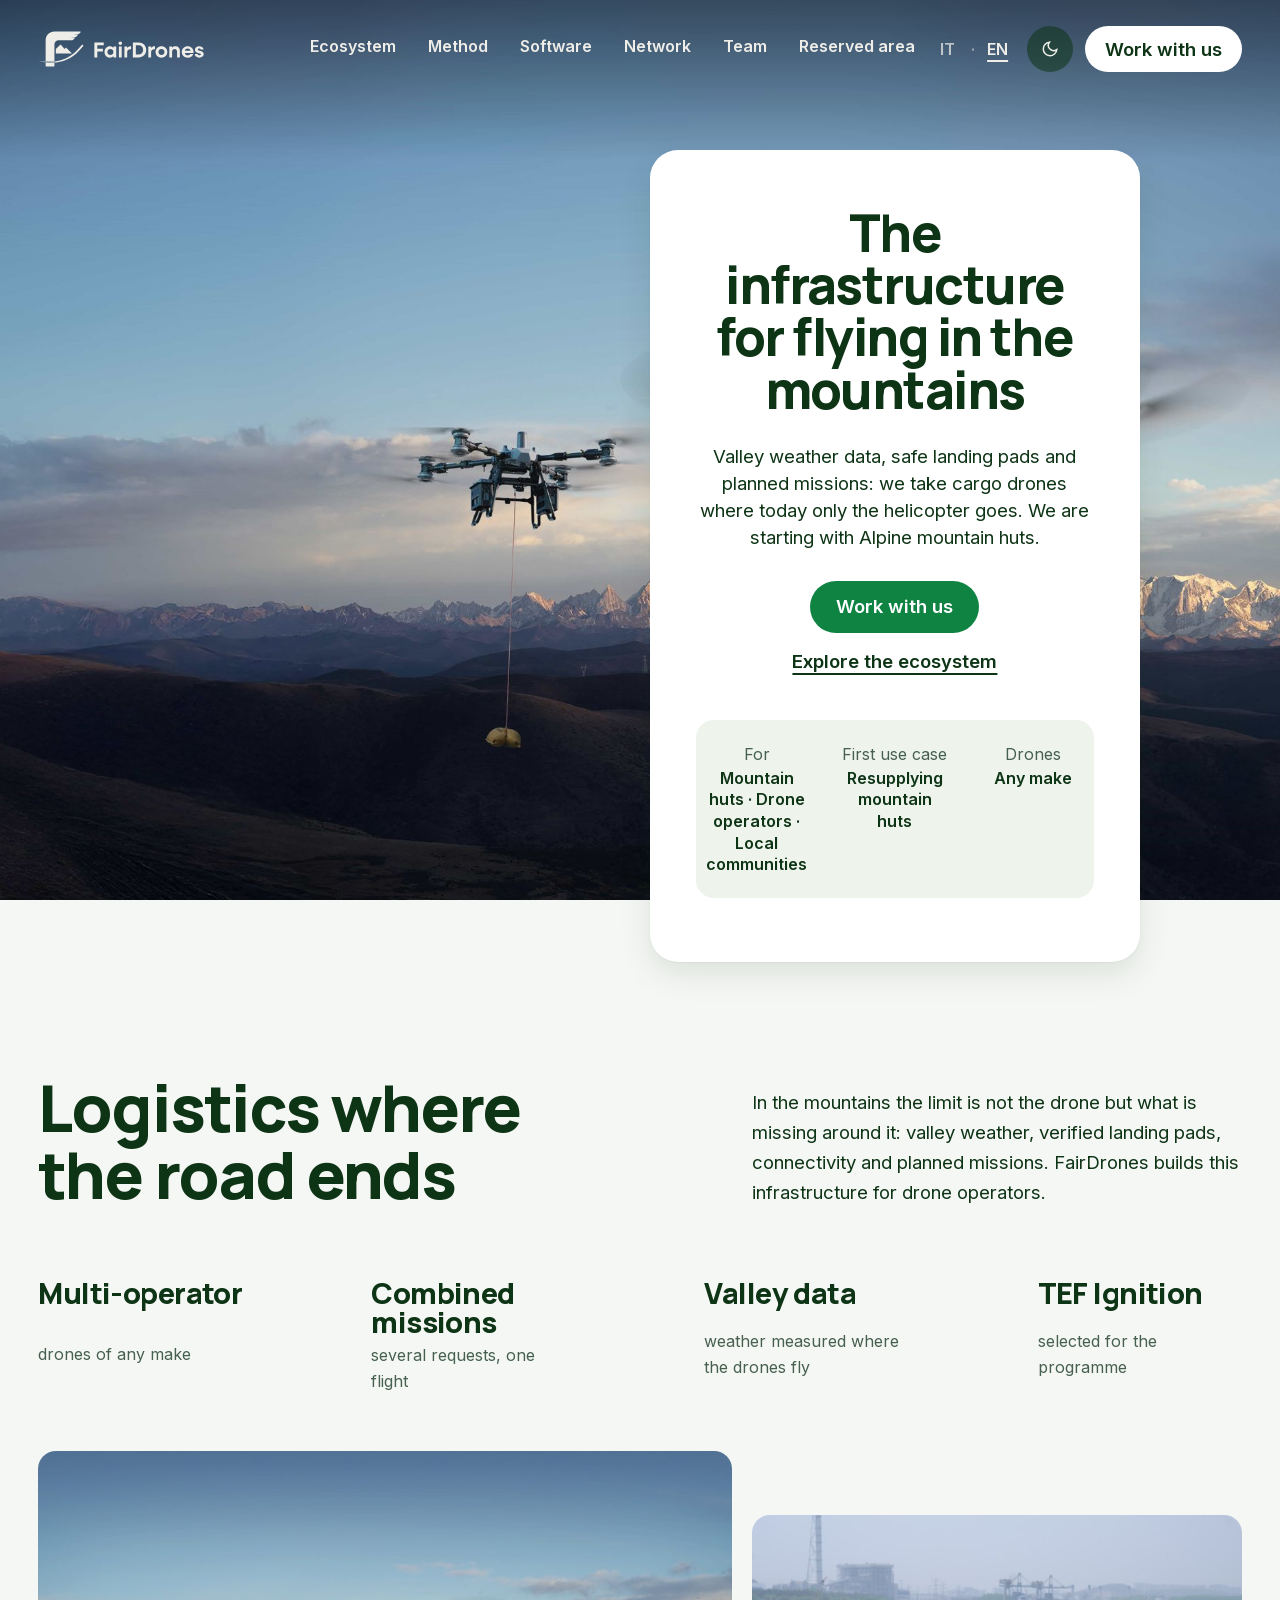
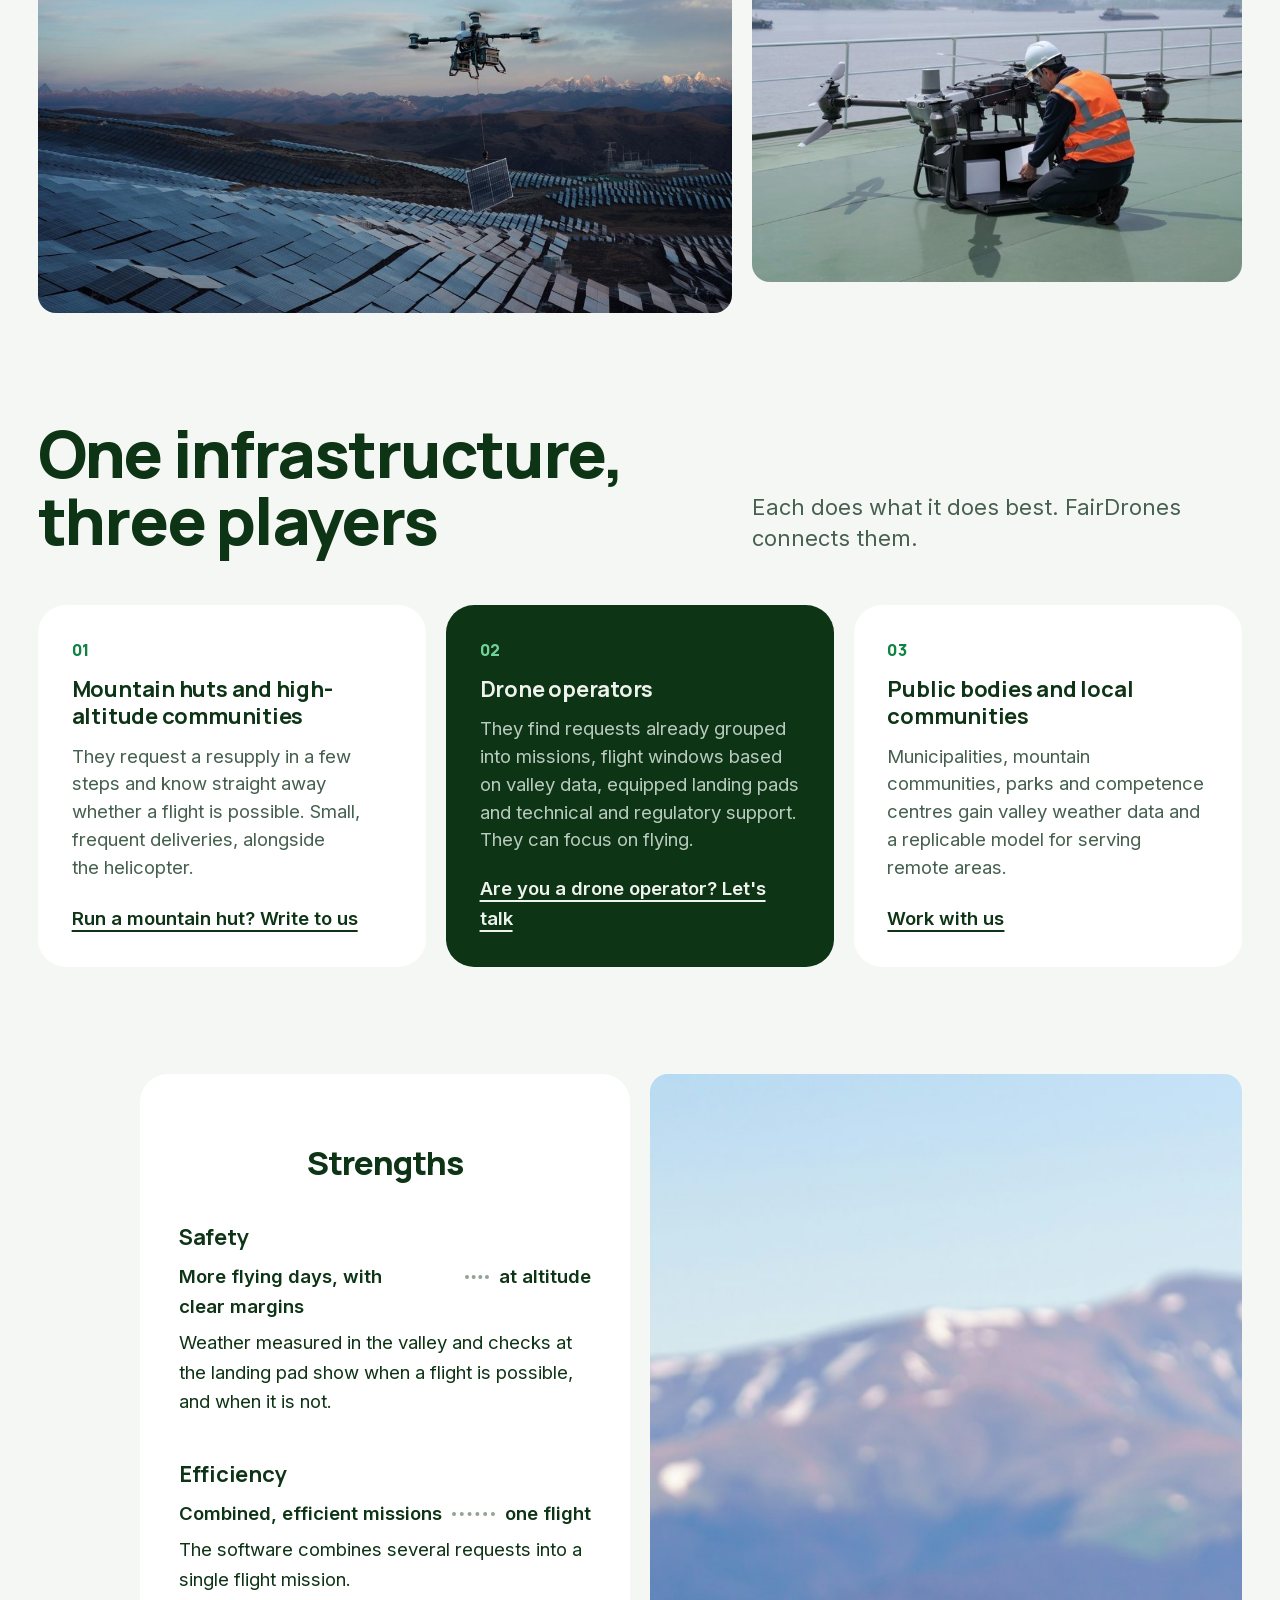
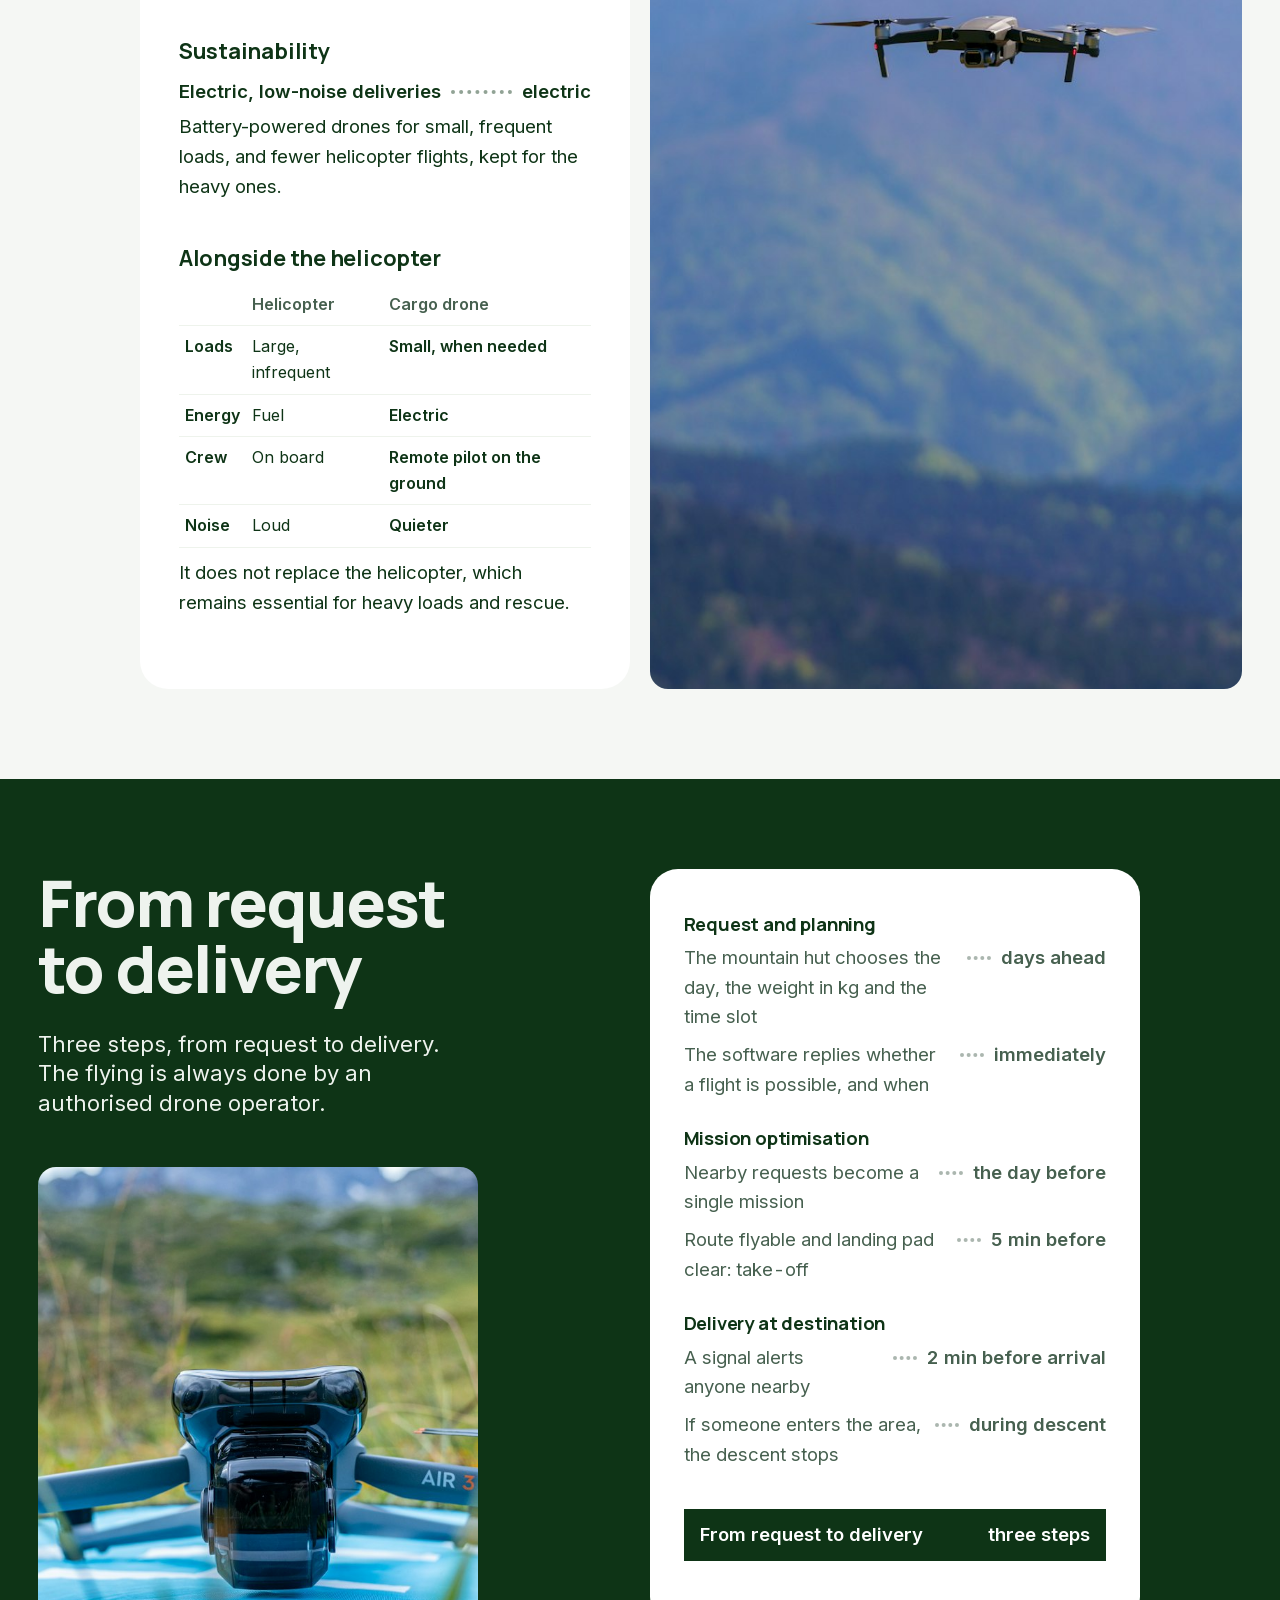
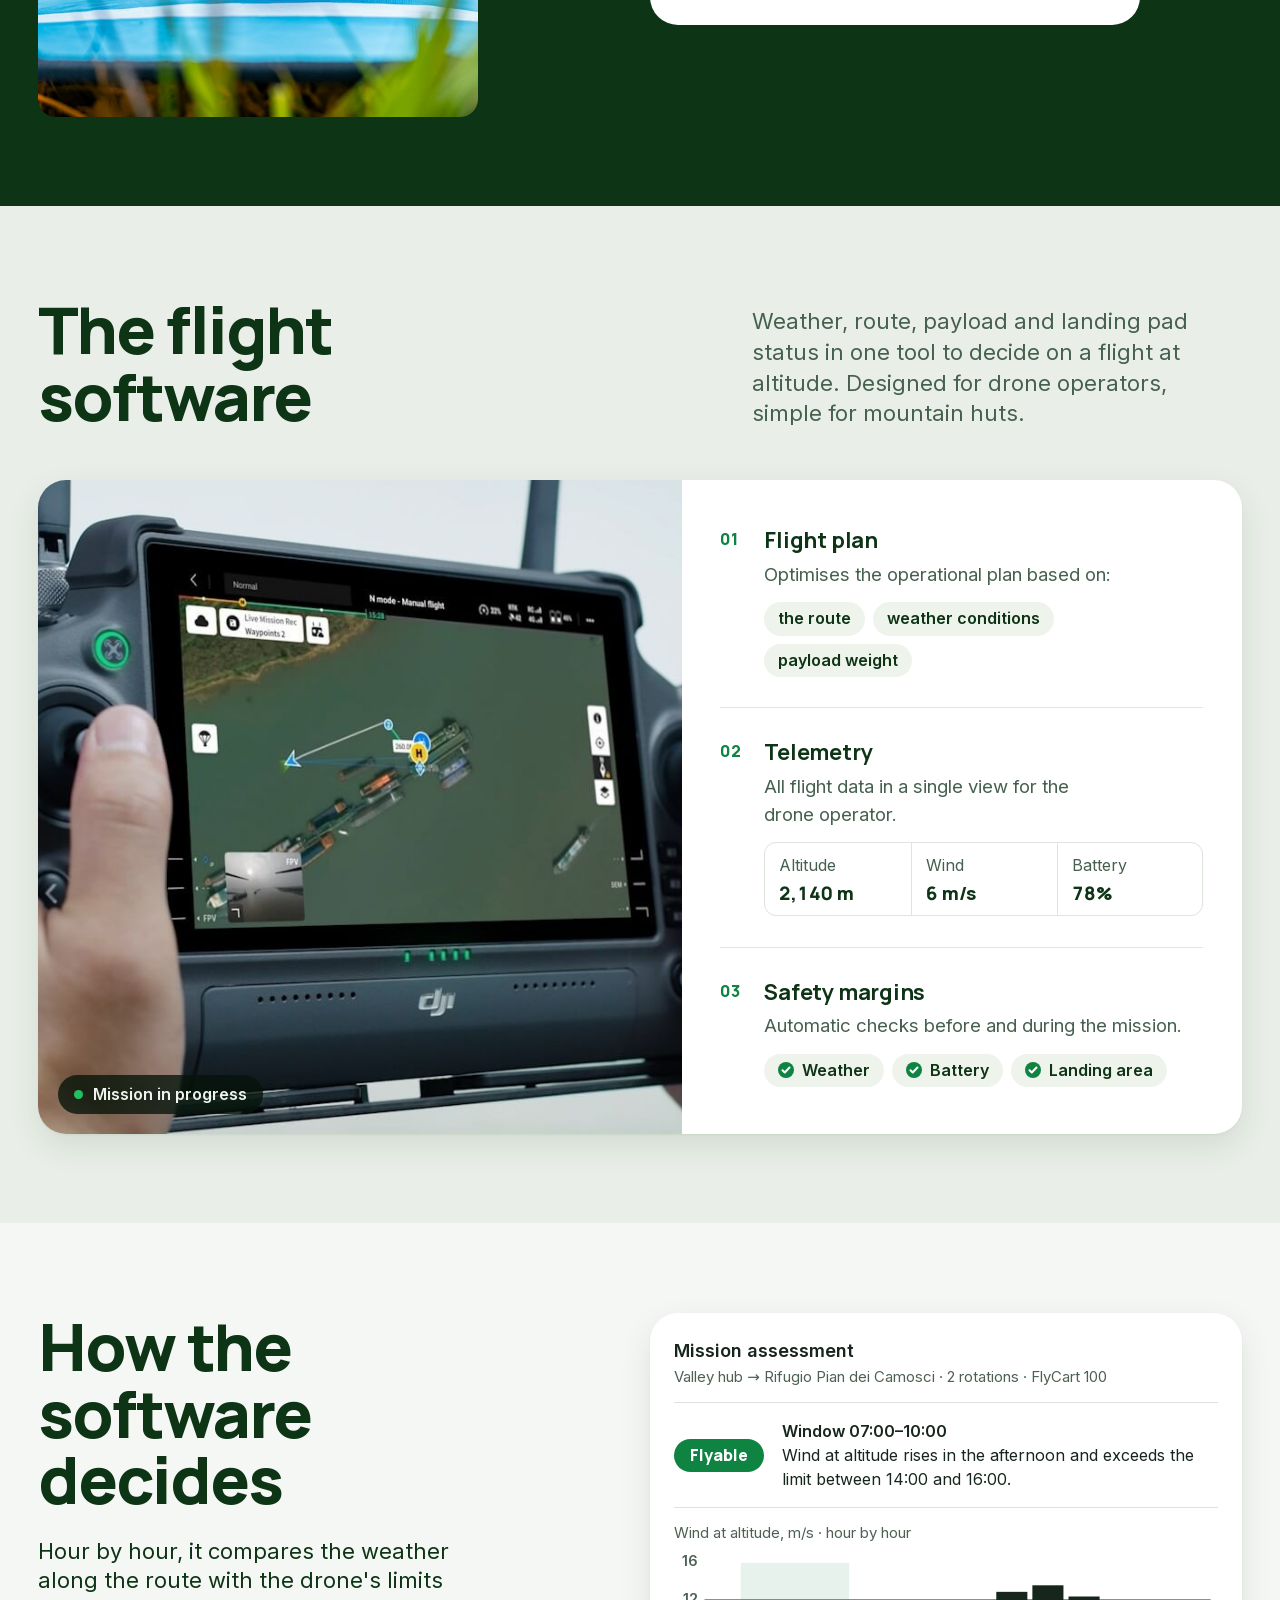
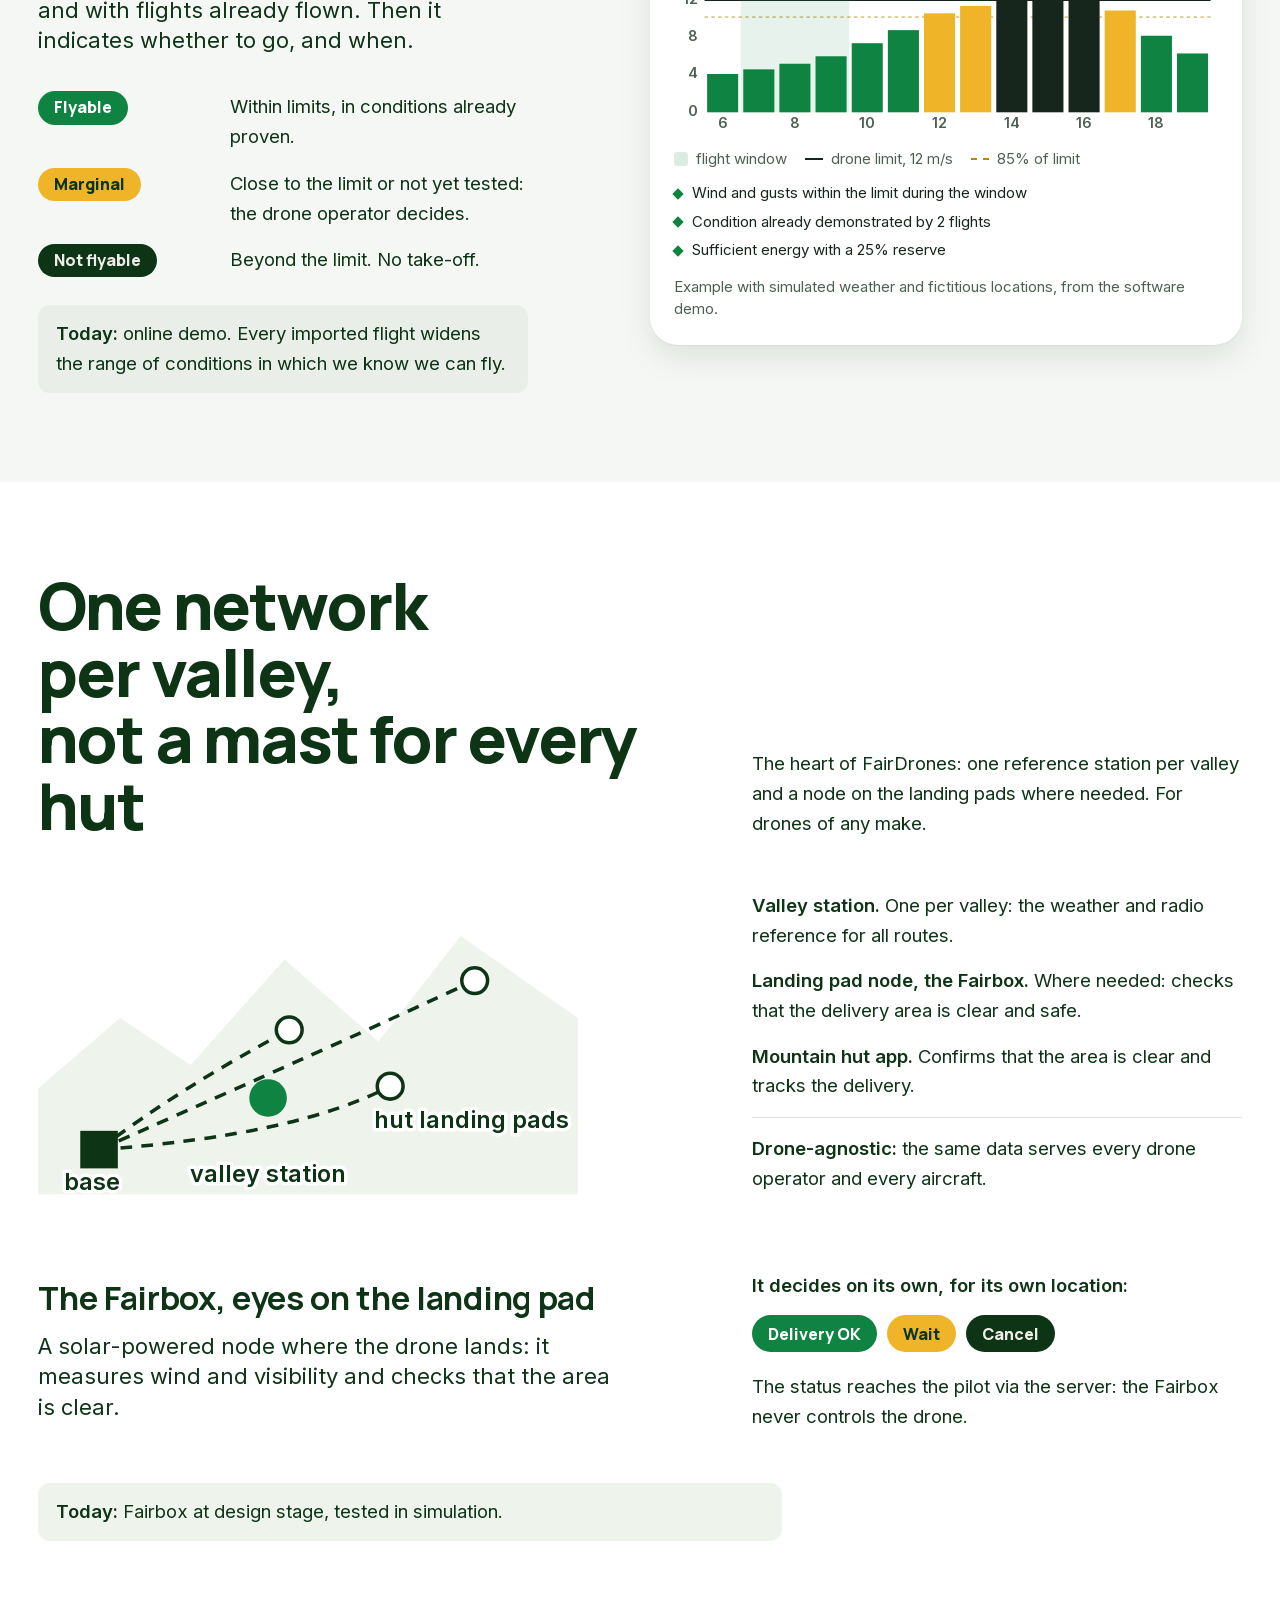
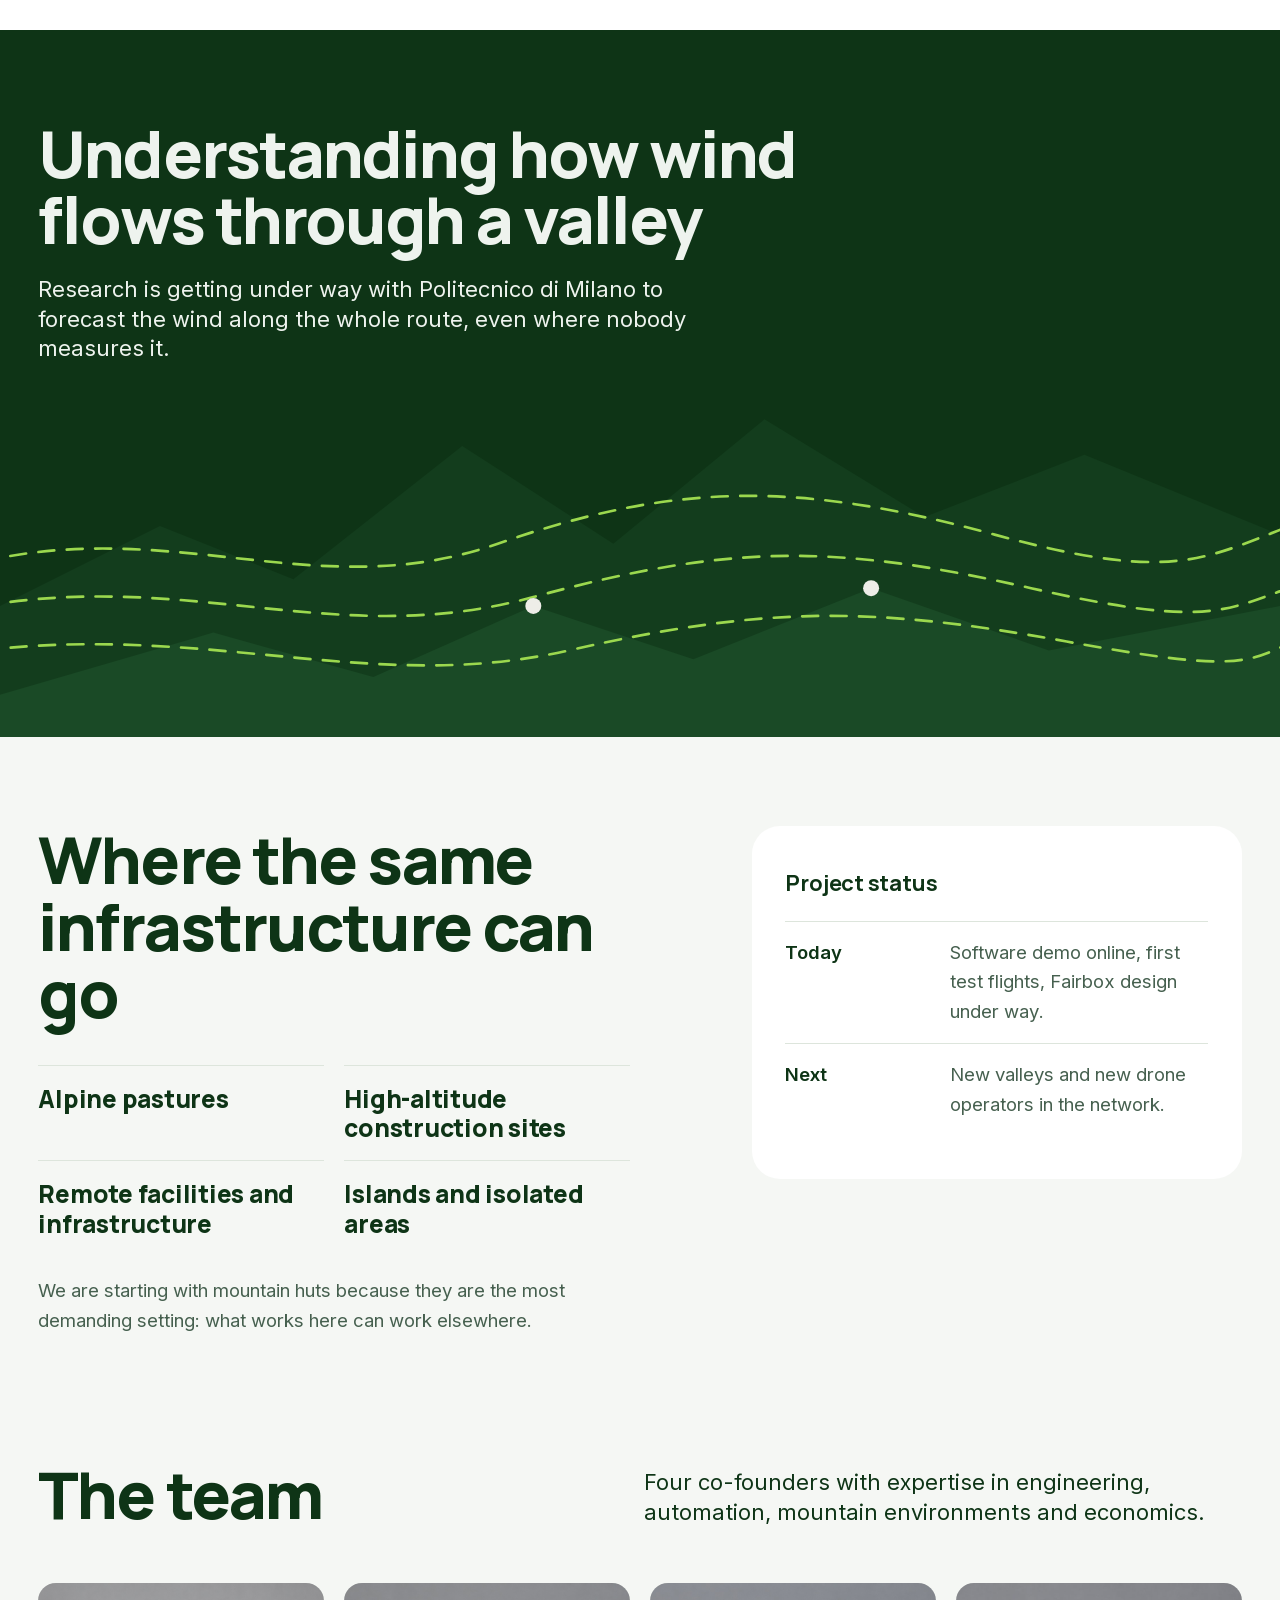
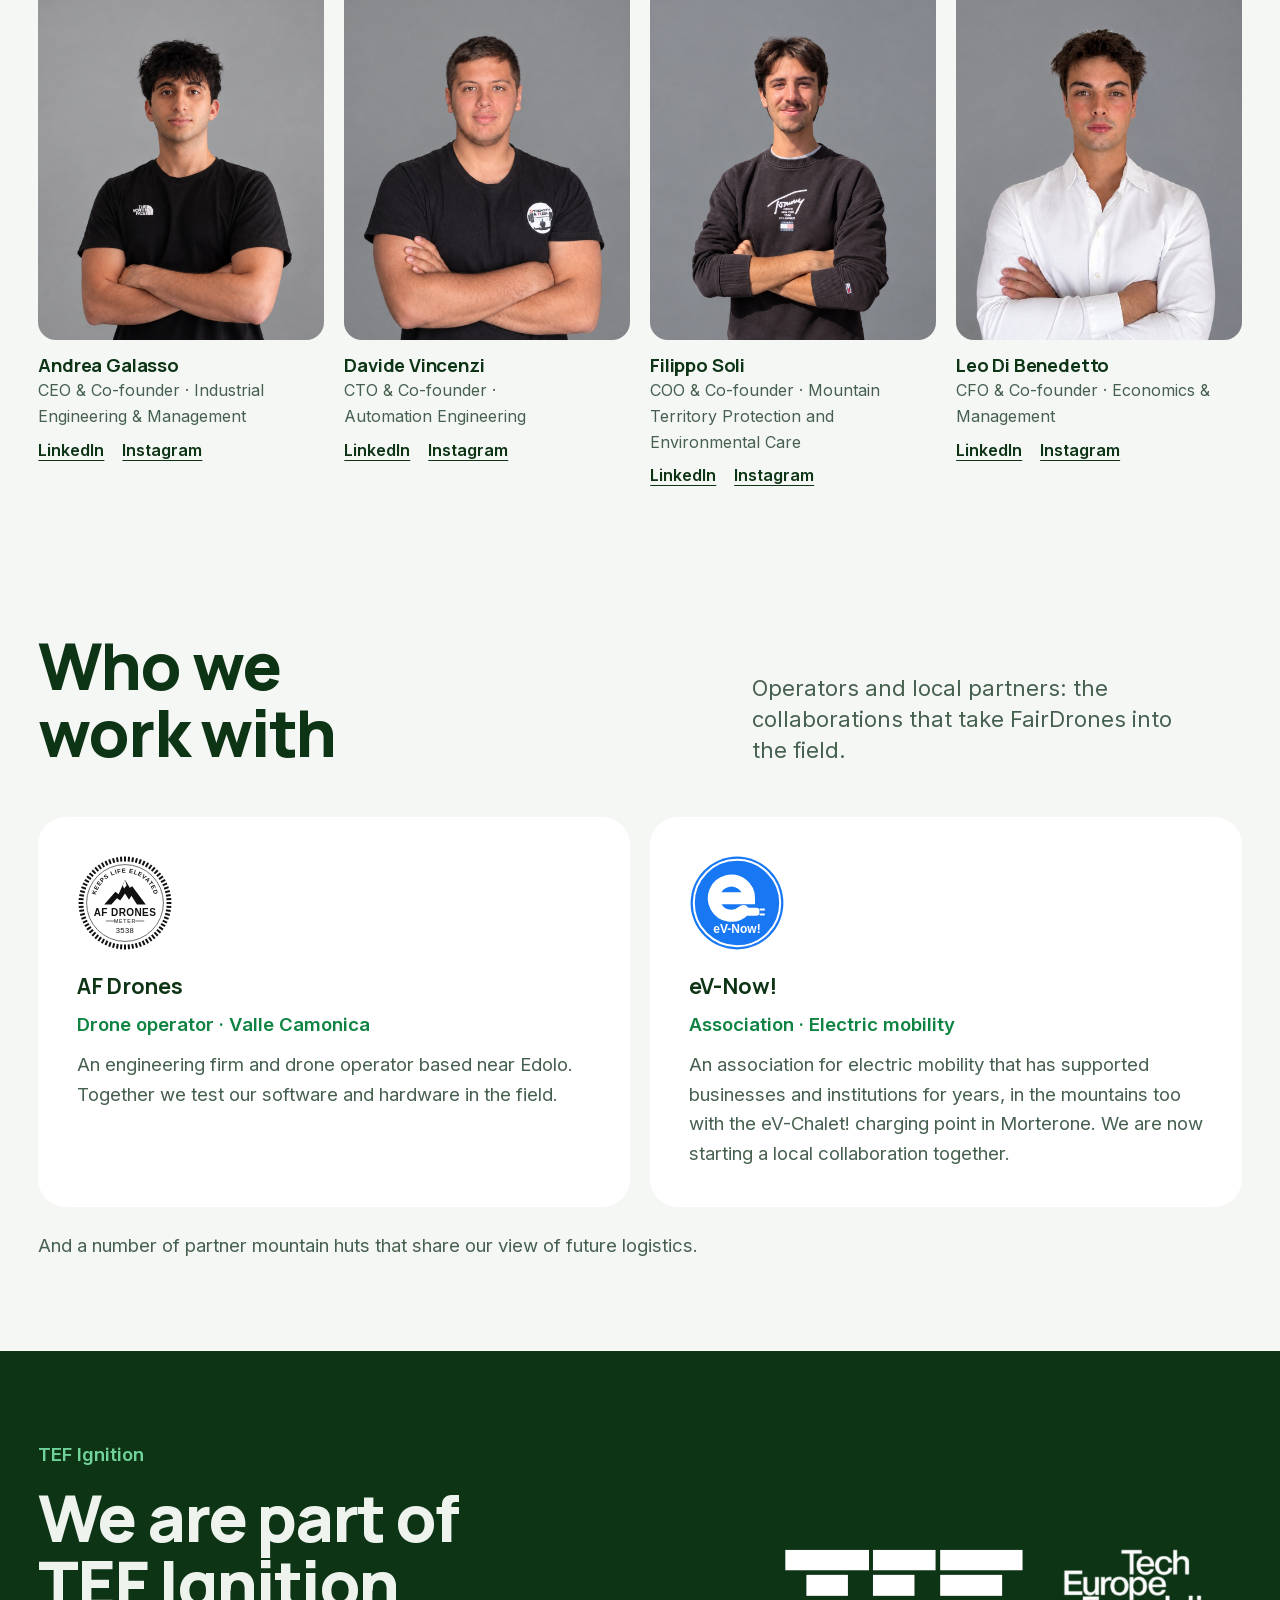
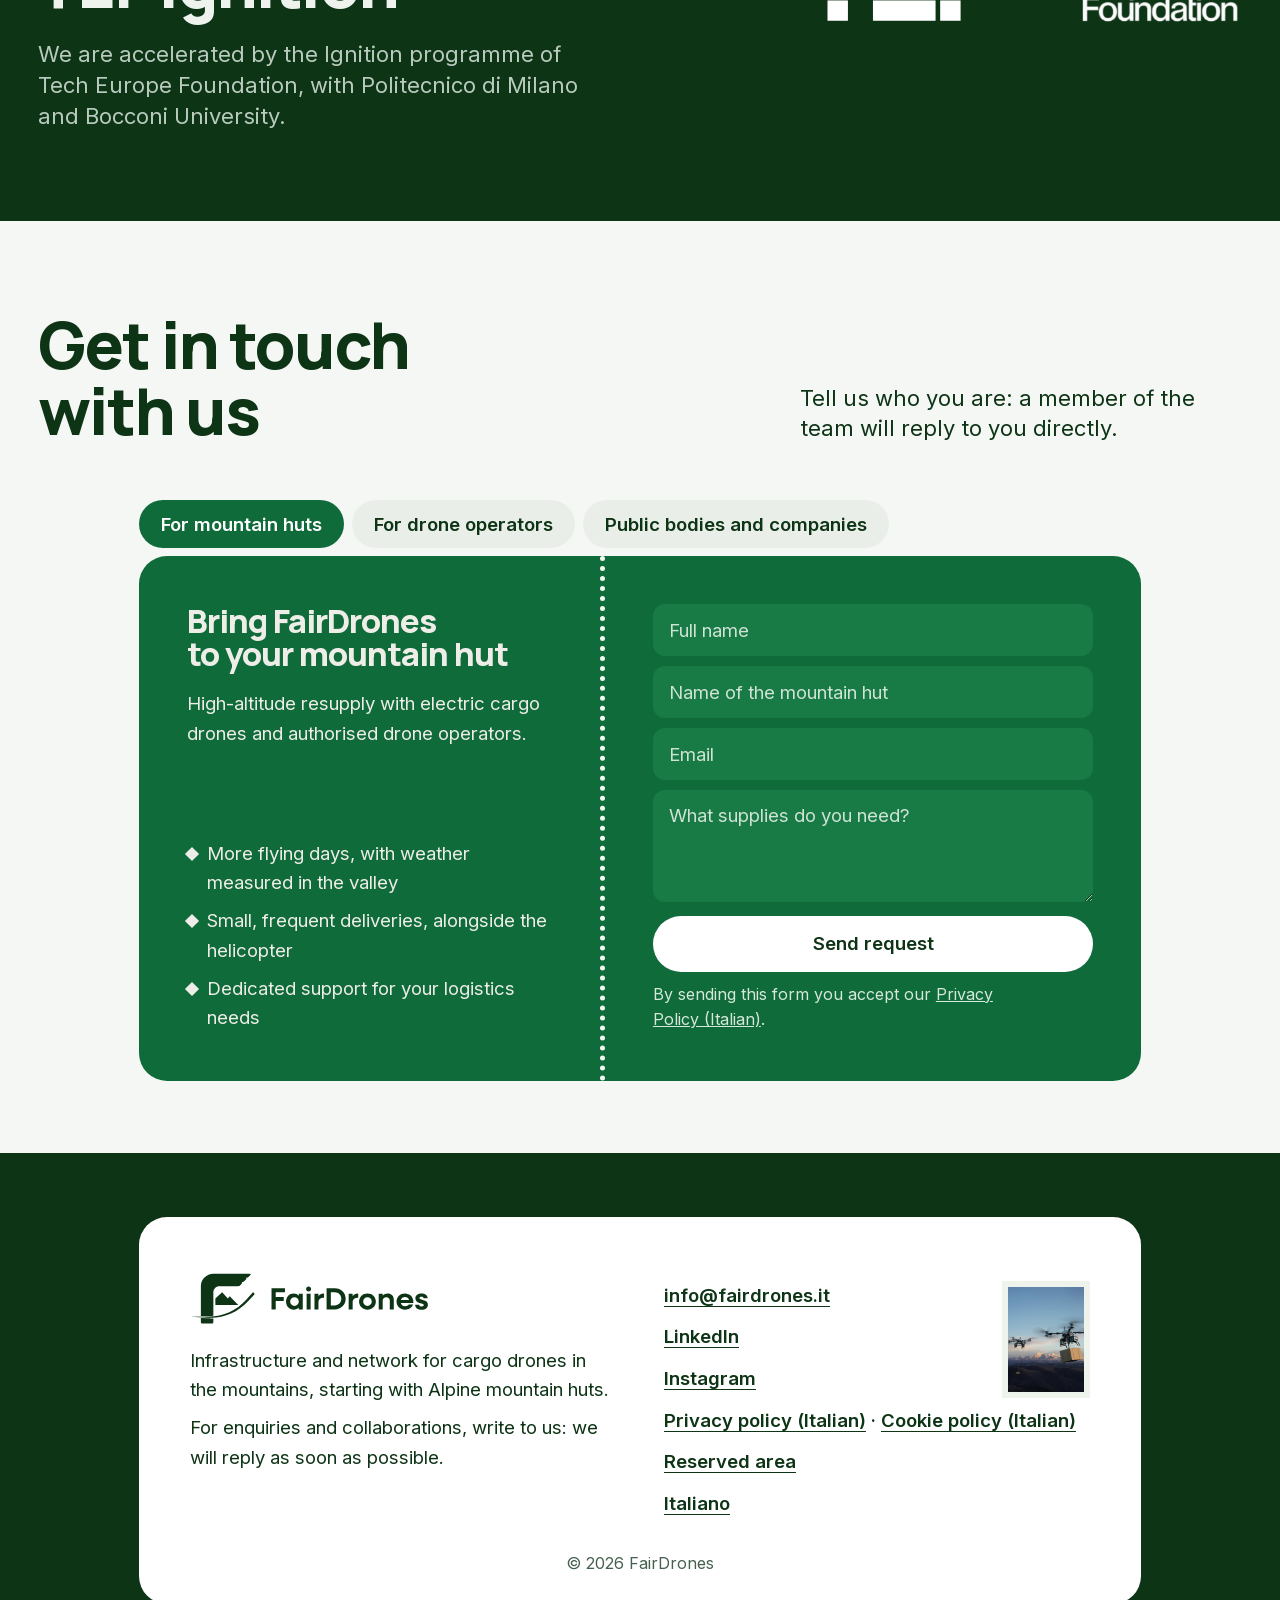
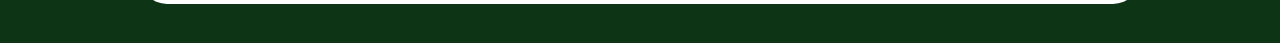
==== commit 231d18d4: "Collaboratori: loghi provvisori di AF Drones ed eV-Now!, scheda eV-Now! completata Loghi ridisegnati" ====
--- a/fairdrones-redesign/en/index.html
+++ b/fairdrones-redesign/en/index.html
@@ -3,7 +3,7 @@
 <head>
 <meta charset="UTF-8">
 <meta name="viewport" content="width=device-width, initial-scale=1">
-<title>FairDrones · Cargo drones for mountain huts</title>
+<title>FairDrones · Drone logistics in difficult terrain</title>
 <meta name="description" content="FairDrones connects mountain huts, drone operators and local communities: valley weather data, safe landing pads and mission planning, so that cargo drones can fly where today only the helicopter can reach.">
 <link rel="canonical" href="https://fairdrones.it/en/">
 <link rel="alternate" hreflang="it" href="https://fairdrones.it/">
@@ -11,7 +11,7 @@
 <link rel="alternate" hreflang="x-default" href="https://fairdrones.it/">
 <meta property="og:type" content="website">
 <meta property="og:site_name" content="FairDrones">
-<meta property="og:title" content="FairDrones · Cargo drones for mountain huts">
+<meta property="og:title" content="FairDrones · Drone logistics in difficult terrain">
 <meta property="og:description" content="Valley weather data, safe landing pads and mission planning: the infrastructure that lets cargo drones reach places that today only the helicopter can reach.">
 <meta property="og:url" content="https://fairdrones.it/en/">
 <meta property="og:image" content="https://fairdrones.it/assets/img/flycart-1200.jpg">
@@ -21,7 +21,7 @@
 <meta property="og:locale" content="en_GB">
 <meta property="og:locale:alternate" content="it_IT">
 <meta name="twitter:card" content="summary_large_image">
-<meta name="twitter:title" content="FairDrones · Cargo drones for mountain huts">
+<meta name="twitter:title" content="FairDrones · Drone logistics in difficult terrain">
 <meta name="twitter:description" content="Valley weather data, safe landing pads and mission planning: the infrastructure that lets cargo drones reach places that today only the helicopter can reach.">
 <meta name="twitter:image" content="https://fairdrones.it/assets/img/flycart-1200.jpg">
 <link rel="icon" href="../assets/img/favicon.svg" type="image/svg+xml">
@@ -415,16 +415,18 @@
     </div>
     <ul class="partners-grid">
       <li class="partner" data-rise>
-        <!-- LOGO: per mettere il logo vero salva il file in assets/img/partner-af-drones.svg (o .png) e aggiungi qui <img class="partner-logo" src="../assets/img/partner-af-drones.svg" alt="AF Drones"> -->
+        <!-- LOGO PROVVISORIO ridisegnato: sostituire assets/img/partner-af-drones.svg con il file ufficiale -->
+        <img class="partner-logo" src="../assets/img/partner-af-drones.svg" width="240" height="240" alt="Logo AF Drones" loading="lazy">
         <h3>AF Drones</h3>
         <p class="partner-tag">Drone operator · Valle Camonica</p>
         <p>An engineering firm and drone operator based near Edolo. Together we test our software and hardware in the field.</p>
       </li>
       <li class="partner" data-rise>
-        <!-- LOGO: per mettere il logo vero salva il file in assets/img/partner-ev-now.svg (o .png) e aggiungi qui <img class="partner-logo" src="../assets/img/partner-ev-now.svg" alt="eV-Now"> -->
-        <h3>eV-Now</h3>
-        <p class="partner-tag">Association · Local partner</p>
-        <p>We are starting a collaboration with eV-Now to bring the project to local communities.</p>
+        <!-- LOGO PROVVISORIO ridisegnato: sostituire assets/img/partner-ev-now.svg con il file ufficiale -->
+        <img class="partner-logo" src="../assets/img/partner-ev-now.svg" width="240" height="240" alt="Logo eV-Now!" loading="lazy">
+        <h3>eV-Now!</h3>
+        <p class="partner-tag">Association · Electric mobility</p>
+        <p>An association for electric mobility that has supported businesses and institutions for years, in the mountains too with the eV-Chalet! charging point in Morterone. We are now starting a local collaboration together.</p>
       </li>
     </ul>
     <p class="partners-huts" data-rise>And a number of partner mountain huts that share our view of future logistics.</p>
--- a/fairdrones-redesign/assets/style.css
+++ b/fairdrones-redesign/assets/style.css
@@ -2419,13 +2419,10 @@
   border-radius: var(--r-lg);
 }
 .partner-logo {
-  display: flex;
-  align-items: center;
-  height: 64px;
-  max-width: 220px;
-  margin-bottom: 14px;
+  width: 96px;
+  height: 96px;
+  margin-bottom: 12px;
   object-fit: contain;
-  object-position: left center;
 }
 .partner h3 {
   font-size: var(--step-lead);
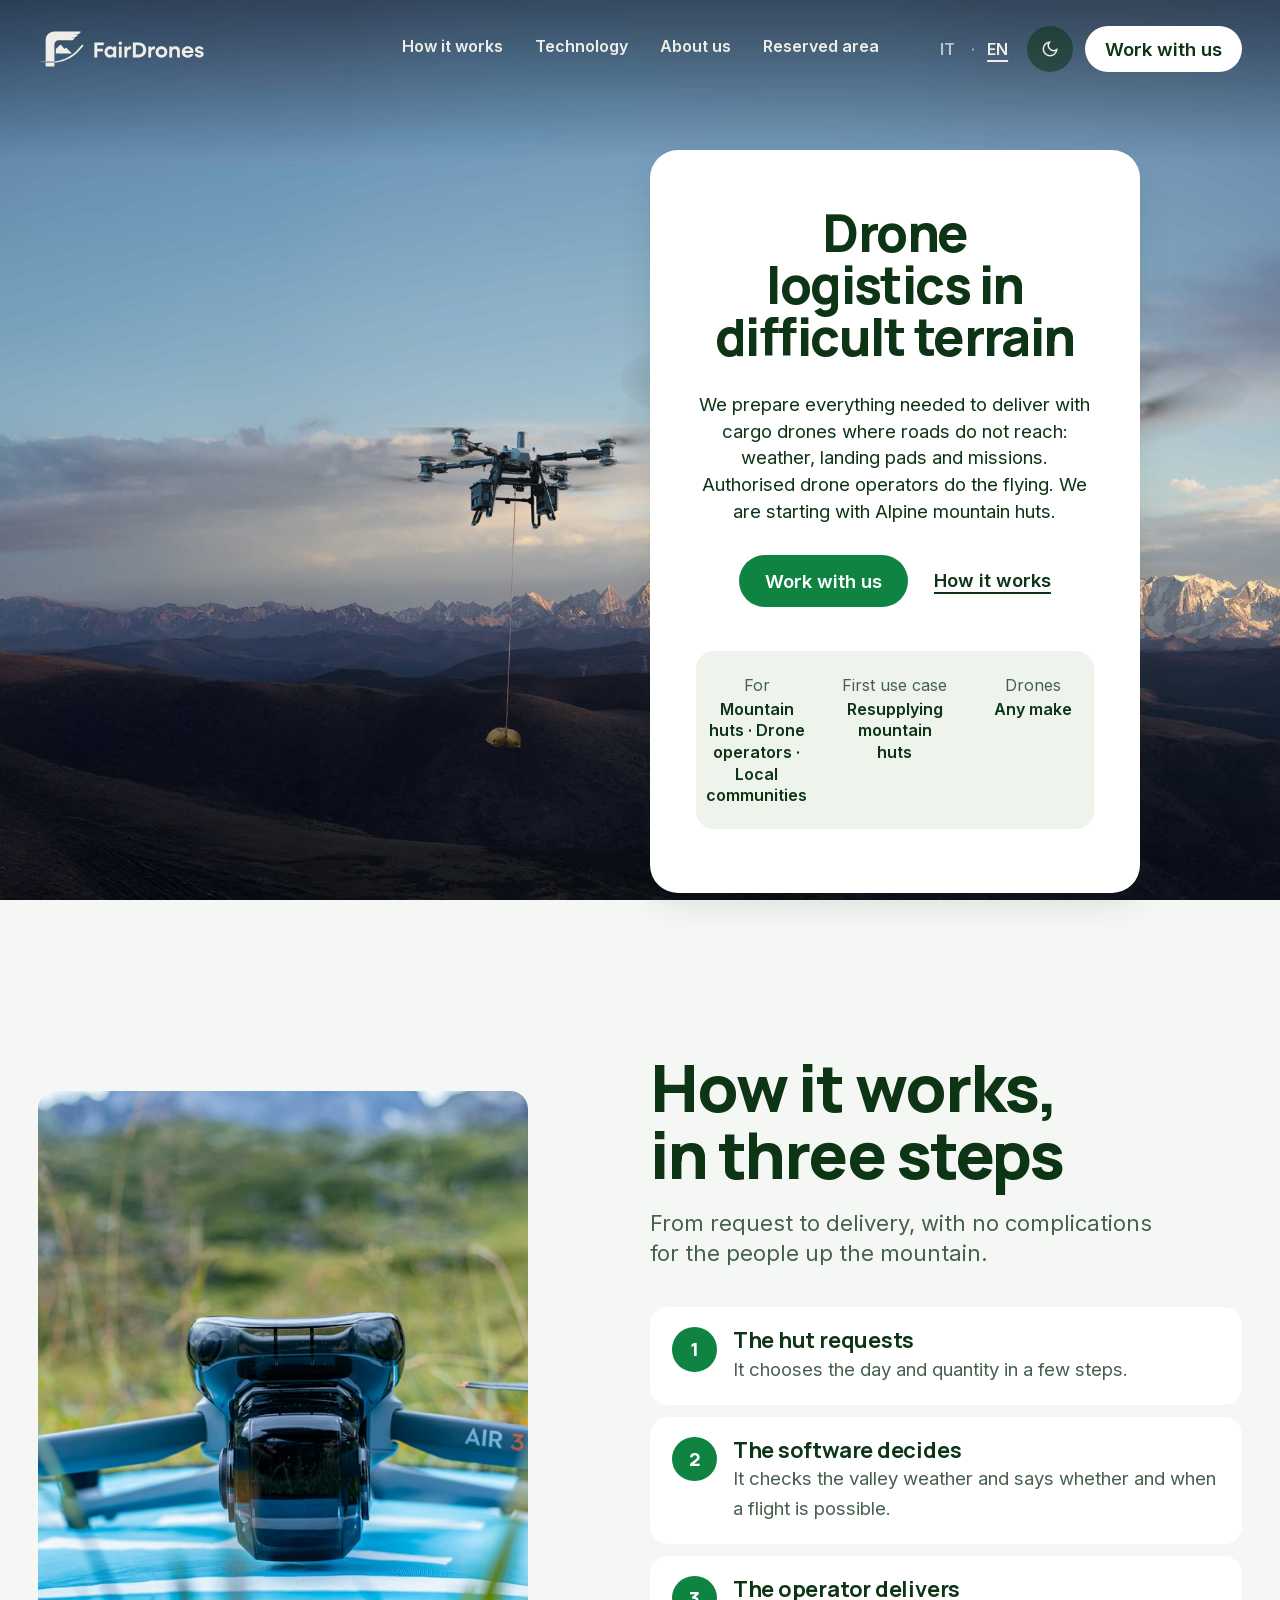
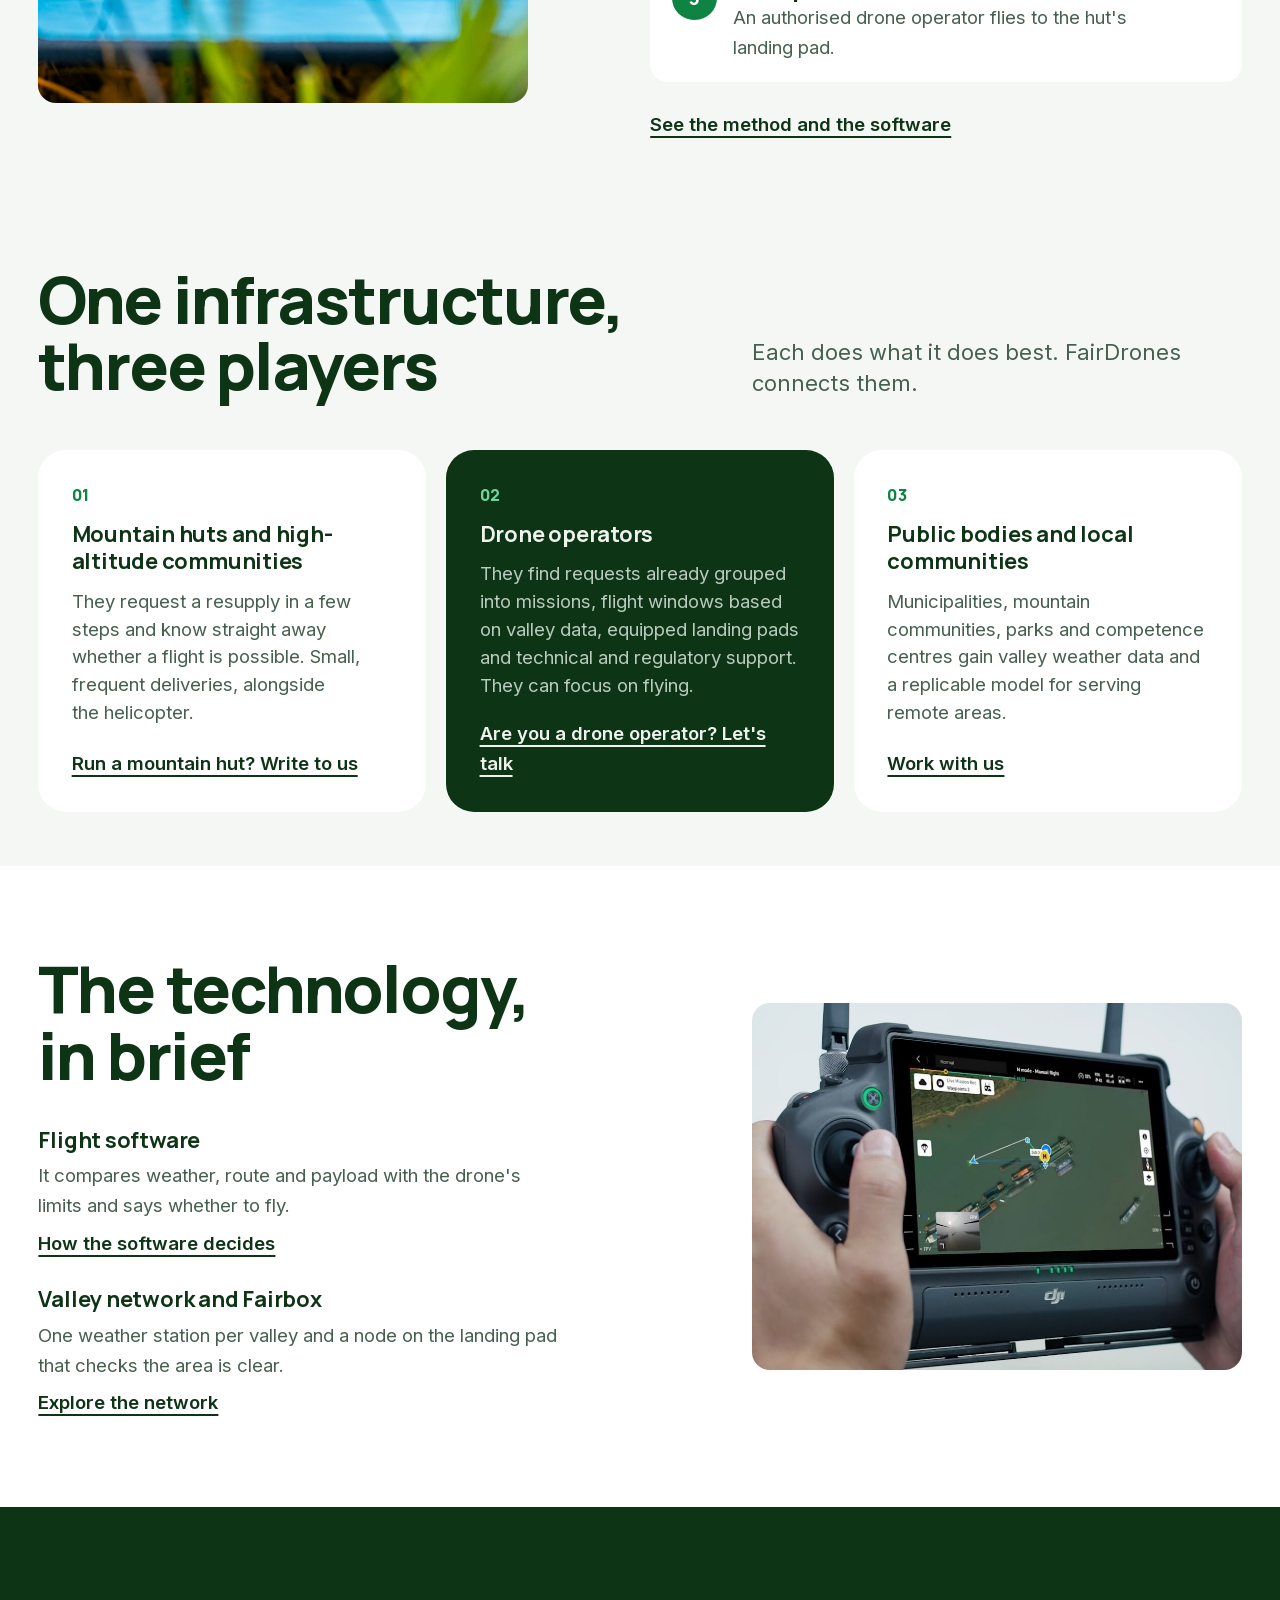
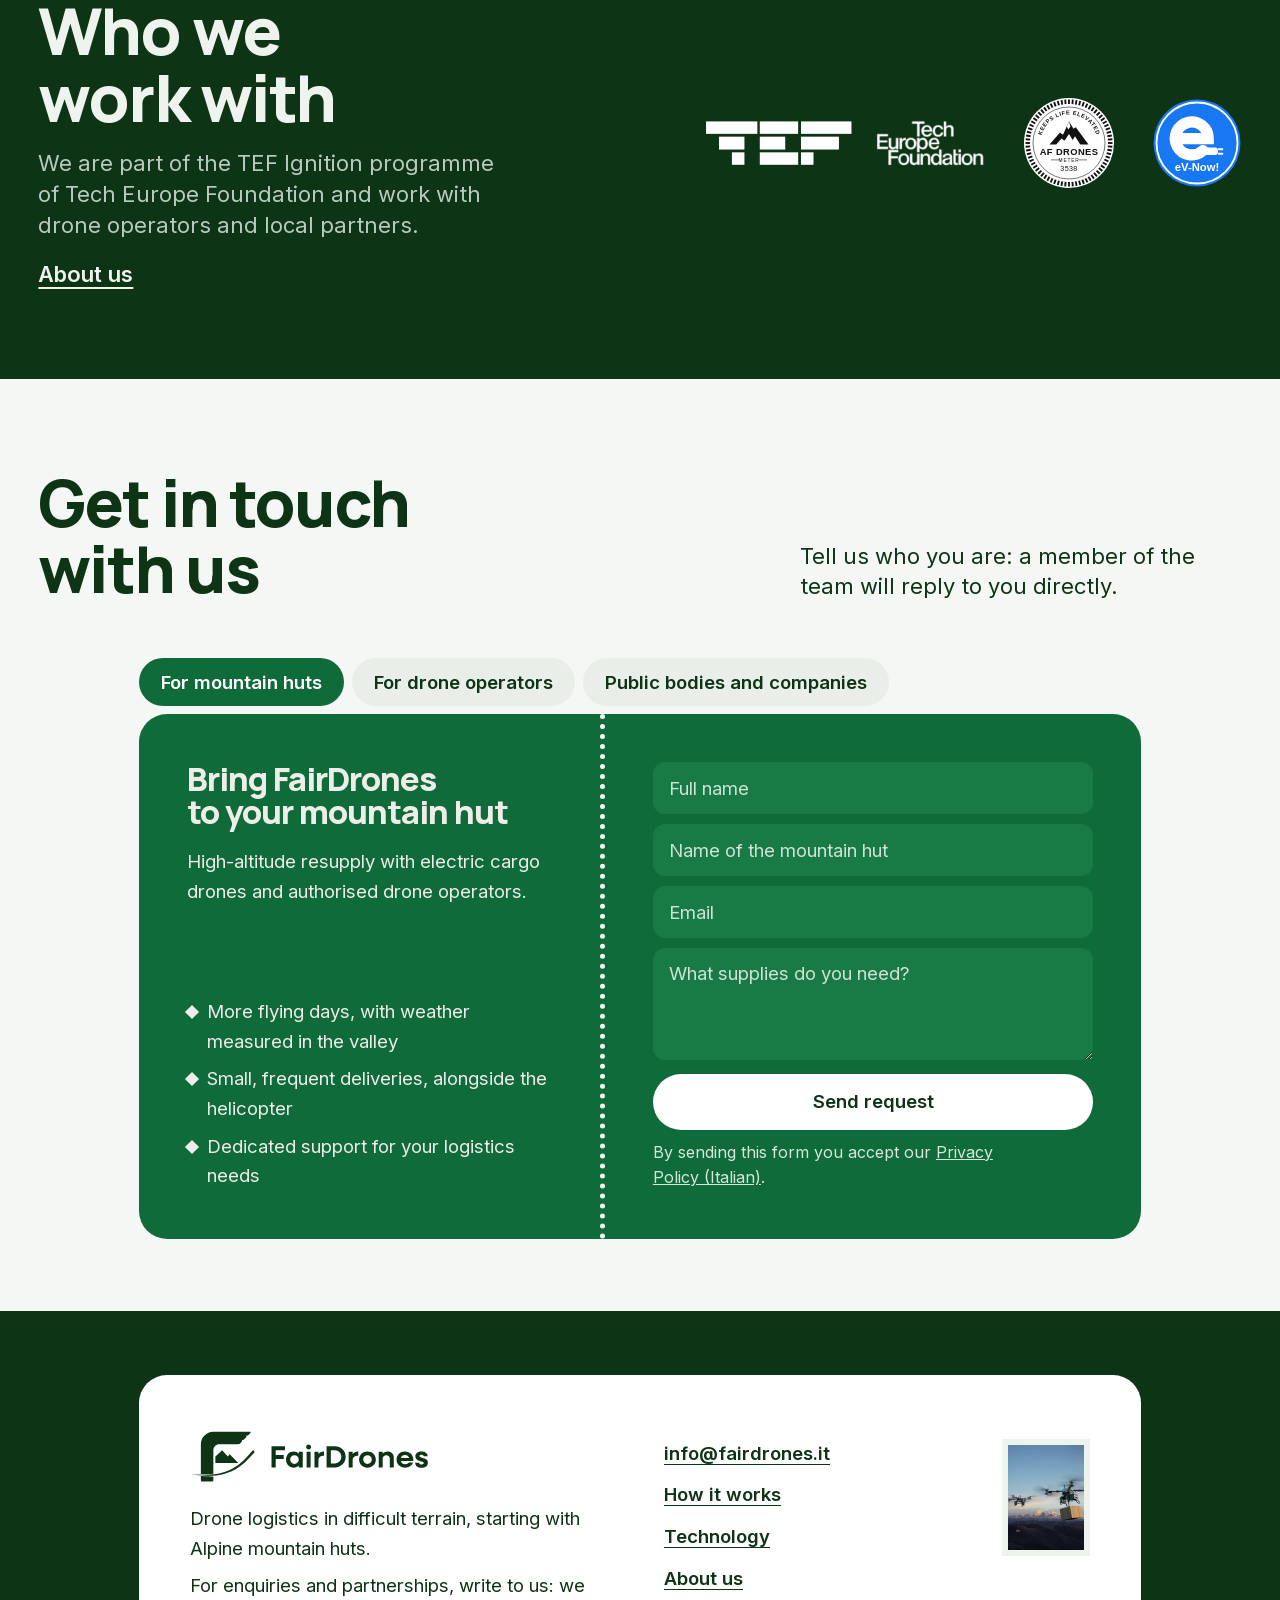
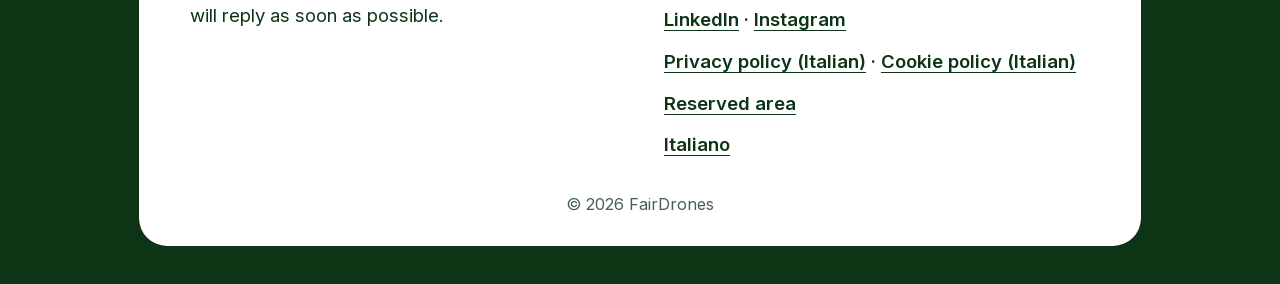
==== commit eb0974f5: "Homepage semplice e pagine di approfondimento La homepage ora ha solo l'essenziale: apertura, come f" ====
--- a/fairdrones-redesign/en/index.html
+++ b/fairdrones-redesign/en/index.html
@@ -4,7 +4,7 @@
 <meta charset="UTF-8">
 <meta name="viewport" content="width=device-width, initial-scale=1">
 <title>FairDrones · Drone logistics in difficult terrain</title>
-<meta name="description" content="FairDrones connects mountain huts, drone operators and local communities: valley weather data, safe landing pads and mission planning, so that cargo drones can fly where today only the helicopter can reach.">
+<meta name="description" content="FairDrones makes cargo drone deliveries possible where roads do not reach: valley weather, safe landing pads and planned missions for authorised drone operators. We are starting with Alpine mountain huts.">
 <link rel="canonical" href="https://fairdrones.it/en/">
 <link rel="alternate" hreflang="it" href="https://fairdrones.it/">
 <link rel="alternate" hreflang="en" href="https://fairdrones.it/en/">
@@ -12,17 +12,16 @@
 <meta property="og:type" content="website">
 <meta property="og:site_name" content="FairDrones">
 <meta property="og:title" content="FairDrones · Drone logistics in difficult terrain">
-<meta property="og:description" content="Valley weather data, safe landing pads and mission planning: the infrastructure that lets cargo drones reach places that today only the helicopter can reach.">
+<meta property="og:description" content="Cargo drone deliveries where roads do not reach: valley weather, safe landing pads and planned missions. We are starting with Alpine mountain huts.">
 <meta property="og:url" content="https://fairdrones.it/en/">
 <meta property="og:image" content="https://fairdrones.it/assets/img/flycart-1200.jpg">
 <meta property="og:image:width" content="1200">
 <meta property="og:image:height" content="657">
-<meta property="og:image:alt" content="Two cargo drones flying over snow-covered mountains">
 <meta property="og:locale" content="en_GB">
 <meta property="og:locale:alternate" content="it_IT">
 <meta name="twitter:card" content="summary_large_image">
 <meta name="twitter:title" content="FairDrones · Drone logistics in difficult terrain">
-<meta name="twitter:description" content="Valley weather data, safe landing pads and mission planning: the infrastructure that lets cargo drones reach places that today only the helicopter can reach.">
+<meta name="twitter:description" content="Cargo drone deliveries where roads do not reach: valley weather, safe landing pads and planned missions. We are starting with Alpine mountain huts.">
 <meta name="twitter:image" content="https://fairdrones.it/assets/img/flycart-1200.jpg">
 <link rel="icon" href="../assets/img/favicon.svg" type="image/svg+xml">
 <link rel="icon" href="../assets/img/favicon-32.png" sizes="32x32" type="image/png">
@@ -35,8 +34,9 @@
   try { const t = localStorage.getItem('theme'); if (t) document.documentElement.setAttribute('data-theme', t); } catch (e) {}
   document.documentElement.classList.add('js');
 </script>
+<script src="../assets/site.js" defer></script>
 </head>
-<body>
+<body data-page="home">
 
 <main class="sheet-stack">
 
@@ -45,14 +45,13 @@
     <img class="hero-photo" src="../assets/img/flycart-2400.jpg" srcset="../assets/img/flycart-1200.jpg 1200w, ../assets/img/flycart-2400.jpg 2400w" sizes="100vw" width="2400" height="1314" alt="Two cargo drones flying over snow-covered mountains, one carrying a slung load">
 
     <header class="topbar">
-      <a href="#" class="wordmark" aria-label="FairDrones, top of page"><svg class="wm-mark" viewBox="278 118 286 224" aria-hidden="true" focusable="false"><g fill="currentColor"><path d="M 350.3 311.0 L 355.9 311.4 C 364.1 311.9 372.1 312.0 380.2 311.6 L 380.2 310.0 C 374.2 310.6 368.1 310.9 362.0 310.9 Z M 350.3 311.0"/><path d="M 369.9 316.8 C 365.2 316.8 360.4 316.7 355.6 316.4 L 325.6 314.4 L 325.6 333.5 C 325.6 336.6 328.1 339.2 331.3 339.2 L 374.5 339.2 C 377.6 339.2 380.2 336.6 380.2 333.5 L 380.2 316.6 C 376.8 316.7 373.3 316.8 369.9 316.8"/><path d="M 362.0 305.9 C 368.1 305.9 374.2 305.6 380.2 305.0 L 380.2 201.7 C 380.2 187.2 391.9 175.5 406.4 175.5 L 489.3 175.5 C 489.8 175.5 490.3 175.4 490.8 175.4 C 493.1 175.2 495.2 174.2 496.9 172.6 L 505.2 164.2 C 506.3 163.1 506.8 161.5 506.2 160.1 C 505.6 158.6 504.3 157.7 502.7 157.7 L 486.4 157.7 L 486.4 157.0 L 508.4 157.0 C 511.0 157.0 513.5 156.0 515.3 154.1 L 523.8 145.7 C 524.8 144.6 525.3 143.0 524.7 141.6 C 524.2 140.1 522.8 139.2 521.3 139.2 L 504.9 139.2 L 504.9 138.5 L 526.9 138.5 C 529.5 138.5 532.0 137.4 533.9 135.6 L 542.3 127.1 C 543.4 126.1 543.8 124.5 543.3 123.0 C 542.9 122.0 542.1 121.3 541.1 120.9 L 380.2 120.9 C 350.0 120.9 325.6 145.3 325.6 175.5 L 325.6 306.2 Z M 362.0 305.9"/><path d="M 489.3 258.0 L 389.0 258.0 L 389.0 229.7 L 418.6 202.1 L 443.7 229.7 L 451.9 220.1 Z M 489.3 258.0"/><path d="M 558.3 205.1 C 560.7 207.1 560.9 210.7 558.8 213.0 L 532.0 242.0 C 485.9 292.1 421.8 318.2 355.8 313.9 L 281.4 309.0 L 362.0 308.4 C 423.3 308.0 481.6 281.5 524.1 234.6 L 550.5 205.6 C 552.5 203.3 556.0 203.1 558.3 205.1"/></g></svg><svg class="wm-word" viewBox="178 383 486 75" aria-hidden="true" focusable="false"><g fill="currentColor"><path d="M 179.6 390.0 L 221.1 390.0 L 221.1 402.3 L 192.6 402.3 L 192.6 416.9 L 217.3 416.9 L 217.3 429.2 L 192.6 429.2 L 192.6 455.3 L 179.6 455.3 Z M 179.6 390.0"/><path d="M 263.7 431.1 C 263.7 423.6 258.0 417.8 250.3 417.8 C 242.8 417.8 237.1 423.6 237.1 431.1 C 237.1 438.7 242.8 444.5 250.3 444.5 C 258.0 444.5 263.7 438.7 263.7 431.1 M 224.4 431.1 C 224.4 416.8 234.5 405.9 248.0 405.9 C 254.4 405.9 259.8 408.4 263.7 412.7 L 263.7 407.0 L 276.0 407.0 L 276.0 455.3 L 263.7 455.3 L 263.7 449.6 C 259.8 453.8 254.4 456.4 248.0 456.4 C 234.5 456.4 224.4 445.5 224.4 431.1"/><path d="M 287.9 407.0 L 300.2 407.0 L 300.2 455.3 L 287.9 455.3 Z M 286.3 392.5 C 286.3 388.2 289.7 384.9 294.1 384.9 C 298.4 384.9 301.8 388.2 301.8 392.5 C 301.8 396.9 298.4 400.2 294.1 400.2 C 289.7 400.2 286.3 396.9 286.3 392.5"/><path d="M 312.1 407.0 L 324.4 407.0 L 324.4 414.3 C 328.2 409.3 333.4 406.3 339.8 406.3 L 341.6 406.3 L 341.6 418.9 L 339.8 418.9 C 329.9 418.9 324.4 424.1 324.4 432.3 L 324.4 455.3 L 312.1 455.3 Z M 312.1 407.0"/><path d="M 362.6 402.3 L 362.6 443.0 L 374.8 443.0 C 386.3 443.0 394.9 434.3 394.9 422.6 C 394.9 411.0 386.3 402.3 374.8 402.3 Z M 349.5 390.0 L 375.0 390.0 C 394.1 390.0 408.4 404.0 408.4 422.6 C 408.4 441.3 394.1 455.3 375.0 455.3 L 349.5 455.3 Z M 349.5 390.0"/><path d="M 417.6 407.0 L 429.9 407.0 L 429.9 414.3 C 433.7 409.3 438.9 406.3 445.3 406.3 L 447.1 406.3 L 447.1 418.9 L 445.3 418.9 C 435.4 418.9 429.9 424.1 429.9 432.3 L 429.9 455.3 L 417.6 455.3 Z M 417.6 407.0"/><path d="M 488.9 431.1 C 488.9 423.6 483.3 417.8 475.6 417.8 C 468.1 417.8 462.4 423.6 462.4 431.1 C 462.4 438.7 468.1 444.5 475.6 444.5 C 483.3 444.5 488.9 438.7 488.9 431.1 M 449.7 431.1 C 449.7 416.8 460.9 405.9 475.6 405.9 C 490.4 405.9 501.5 416.8 501.5 431.1 C 501.5 445.5 490.4 456.4 475.6 456.4 C 460.9 456.4 449.7 445.5 449.7 431.1"/><path d="M 510.3 407.0 L 522.6 407.0 L 522.6 412.4 C 526.4 408.1 531.7 405.9 538.0 405.9 C 549.3 405.9 556.8 413.3 556.8 424.6 L 556.8 455.3 L 544.5 455.3 L 544.5 428.6 C 544.5 422.1 540.3 417.8 534.0 417.8 C 527.2 417.8 522.6 422.1 522.6 428.8 L 522.6 455.3 L 510.3 455.3 Z M 510.3 407.0"/><path d="M 578.6 426.4 L 604.0 426.4 C 602.5 420.5 597.6 416.6 591.2 416.6 C 585.0 416.6 580.3 420.4 578.6 426.4 M 565.3 431.1 C 565.3 416.8 576.5 405.9 591.2 405.9 C 606.0 405.9 617.2 416.8 617.2 431.3 C 617.2 432.6 617.1 434.2 616.8 435.4 L 578.5 435.4 C 580.1 441.6 585.1 445.7 591.7 445.7 C 596.7 445.7 600.9 443.4 603.1 440.3 L 616.4 440.3 C 612.7 449.9 603.2 456.4 591.4 456.4 C 576.5 456.4 565.3 445.5 565.3 431.1"/><path d="M 622.7 440.8 L 635.1 440.8 C 635.1 444.1 638.4 446.3 642.8 446.3 C 646.9 446.3 649.7 444.4 649.7 441.8 C 649.7 434.0 623.5 438.5 623.5 421.2 C 623.5 411.5 631.6 405.9 642.2 405.9 C 653.5 405.9 661.3 412.1 661.3 420.7 L 649.0 420.7 C 649.0 417.9 646.2 415.9 642.1 415.9 C 638.4 415.9 635.8 417.6 635.8 420.1 C 635.8 427.7 662.1 423.3 662.1 440.6 C 662.1 450.1 654.3 456.4 642.8 456.4 C 630.8 456.4 622.7 449.9 622.7 440.8"/></g></svg></a>
-      <nav class="toplinks" aria-label="Sections">
-        <a href="#ecosistema">Ecosystem</a>
-        <a href="#metodo" class="nav-optional">Method</a>
-        <a href="#come-decide">Software</a>
-        <a href="#fairbox">Network</a>
-        <a href="#team">Team</a>
+      <a href="#" class="wordmark" aria-label="FairDrones, home page"><svg class="wm-mark" viewBox="278 118 286 224" aria-hidden="true" focusable="false"><g fill="currentColor"><path d="M 350.3 311.0 L 355.9 311.4 C 364.1 311.9 372.1 312.0 380.2 311.6 L 380.2 310.0 C 374.2 310.6 368.1 310.9 362.0 310.9 Z M 350.3 311.0"/><path d="M 369.9 316.8 C 365.2 316.8 360.4 316.7 355.6 316.4 L 325.6 314.4 L 325.6 333.5 C 325.6 336.6 328.1 339.2 331.3 339.2 L 374.5 339.2 C 377.6 339.2 380.2 336.6 380.2 333.5 L 380.2 316.6 C 376.8 316.7 373.3 316.8 369.9 316.8"/><path d="M 362.0 305.9 C 368.1 305.9 374.2 305.6 380.2 305.0 L 380.2 201.7 C 380.2 187.2 391.9 175.5 406.4 175.5 L 489.3 175.5 C 489.8 175.5 490.3 175.4 490.8 175.4 C 493.1 175.2 495.2 174.2 496.9 172.6 L 505.2 164.2 C 506.3 163.1 506.8 161.5 506.2 160.1 C 505.6 158.6 504.3 157.7 502.7 157.7 L 486.4 157.7 L 486.4 157.0 L 508.4 157.0 C 511.0 157.0 513.5 156.0 515.3 154.1 L 523.8 145.7 C 524.8 144.6 525.3 143.0 524.7 141.6 C 524.2 140.1 522.8 139.2 521.3 139.2 L 504.9 139.2 L 504.9 138.5 L 526.9 138.5 C 529.5 138.5 532.0 137.4 533.9 135.6 L 542.3 127.1 C 543.4 126.1 543.8 124.5 543.3 123.0 C 542.9 122.0 542.1 121.3 541.1 120.9 L 380.2 120.9 C 350.0 120.9 325.6 145.3 325.6 175.5 L 325.6 306.2 Z M 362.0 305.9"/><path d="M 489.3 258.0 L 389.0 258.0 L 389.0 229.7 L 418.6 202.1 L 443.7 229.7 L 451.9 220.1 Z M 489.3 258.0"/><path d="M 558.3 205.1 C 560.7 207.1 560.9 210.7 558.8 213.0 L 532.0 242.0 C 485.9 292.1 421.8 318.2 355.8 313.9 L 281.4 309.0 L 362.0 308.4 C 423.3 308.0 481.6 281.5 524.1 234.6 L 550.5 205.6 C 552.5 203.3 556.0 203.1 558.3 205.1"/></g></svg><svg class="wm-word" viewBox="178 383 486 75" aria-hidden="true" focusable="false"><g fill="currentColor"><path d="M 179.6 390.0 L 221.1 390.0 L 221.1 402.3 L 192.6 402.3 L 192.6 416.9 L 217.3 416.9 L 217.3 429.2 L 192.6 429.2 L 192.6 455.3 L 179.6 455.3 Z M 179.6 390.0"/><path d="M 263.7 431.1 C 263.7 423.6 258.0 417.8 250.3 417.8 C 242.8 417.8 237.1 423.6 237.1 431.1 C 237.1 438.7 242.8 444.5 250.3 444.5 C 258.0 444.5 263.7 438.7 263.7 431.1 M 224.4 431.1 C 224.4 416.8 234.5 405.9 248.0 405.9 C 254.4 405.9 259.8 408.4 263.7 412.7 L 263.7 407.0 L 276.0 407.0 L 276.0 455.3 L 263.7 455.3 L 263.7 449.6 C 259.8 453.8 254.4 456.4 248.0 456.4 C 234.5 456.4 224.4 445.5 224.4 431.1"/><path d="M 287.9 407.0 L 300.2 407.0 L 300.2 455.3 L 287.9 455.3 Z M 286.3 392.5 C 286.3 388.2 289.7 384.9 294.1 384.9 C 298.4 384.9 301.8 388.2 301.8 392.5 C 301.8 396.9 298.4 400.2 294.1 400.2 C 289.7 400.2 286.3 396.9 286.3 392.5"/><path d="M 312.1 407.0 L 324.4 407.0 L 324.4 414.3 C 328.2 409.3 333.4 406.3 339.8 406.3 L 341.6 406.3 L 341.6 418.9 L 339.8 418.9 C 329.9 418.9 324.4 424.1 324.4 432.3 L 324.4 455.3 L 312.1 455.3 Z M 312.1 407.0"/><path d="M 362.6 402.3 L 362.6 443.0 L 374.8 443.0 C 386.3 443.0 394.9 434.3 394.9 422.6 C 394.9 411.0 386.3 402.3 374.8 402.3 Z M 349.5 390.0 L 375.0 390.0 C 394.1 390.0 408.4 404.0 408.4 422.6 C 408.4 441.3 394.1 455.3 375.0 455.3 L 349.5 455.3 Z M 349.5 390.0"/><path d="M 417.6 407.0 L 429.9 407.0 L 429.9 414.3 C 433.7 409.3 438.9 406.3 445.3 406.3 L 447.1 406.3 L 447.1 418.9 L 445.3 418.9 C 435.4 418.9 429.9 424.1 429.9 432.3 L 429.9 455.3 L 417.6 455.3 Z M 417.6 407.0"/><path d="M 488.9 431.1 C 488.9 423.6 483.3 417.8 475.6 417.8 C 468.1 417.8 462.4 423.6 462.4 431.1 C 462.4 438.7 468.1 444.5 475.6 444.5 C 483.3 444.5 488.9 438.7 488.9 431.1 M 449.7 431.1 C 449.7 416.8 460.9 405.9 475.6 405.9 C 490.4 405.9 501.5 416.8 501.5 431.1 C 501.5 445.5 490.4 456.4 475.6 456.4 C 460.9 456.4 449.7 445.5 449.7 431.1"/><path d="M 510.3 407.0 L 522.6 407.0 L 522.6 412.4 C 526.4 408.1 531.7 405.9 538.0 405.9 C 549.3 405.9 556.8 413.3 556.8 424.6 L 556.8 455.3 L 544.5 455.3 L 544.5 428.6 C 544.5 422.1 540.3 417.8 534.0 417.8 C 527.2 417.8 522.6 422.1 522.6 428.8 L 522.6 455.3 L 510.3 455.3 Z M 510.3 407.0"/><path d="M 578.6 426.4 L 604.0 426.4 C 602.5 420.5 597.6 416.6 591.2 416.6 C 585.0 416.6 580.3 420.4 578.6 426.4 M 565.3 431.1 C 565.3 416.8 576.5 405.9 591.2 405.9 C 606.0 405.9 617.2 416.8 617.2 431.3 C 617.2 432.6 617.1 434.2 616.8 435.4 L 578.5 435.4 C 580.1 441.6 585.1 445.7 591.7 445.7 C 596.7 445.7 600.9 443.4 603.1 440.3 L 616.4 440.3 C 612.7 449.9 603.2 456.4 591.4 456.4 C 576.5 456.4 565.3 445.5 565.3 431.1"/><path d="M 622.7 440.8 L 635.1 440.8 C 635.1 444.1 638.4 446.3 642.8 446.3 C 646.9 446.3 649.7 444.4 649.7 441.8 C 649.7 434.0 623.5 438.5 623.5 421.2 C 623.5 411.5 631.6 405.9 642.2 405.9 C 653.5 405.9 661.3 412.1 661.3 420.7 L 649.0 420.7 C 649.0 417.9 646.2 415.9 642.1 415.9 C 638.4 415.9 635.8 417.6 635.8 420.1 C 635.8 427.7 662.1 423.3 662.1 440.6 C 662.1 450.1 654.3 456.4 642.8 456.4 C 630.8 456.4 622.7 449.9 622.7 440.8"/></g></svg></a>
+      <nav class="toplinks" id="site-nav" aria-label="Sections">
+        <a href="how-it-works.html">How it works</a>
+        <a href="technology.html">Technology</a>
+        <a href="about.html">About us</a>
         <a href="/area-riservata">Reserved area</a>
+        <a href="#contatti" class="nav-contact">Contact</a>
       </nav>
       <div class="topactions">
         <nav class="lang" aria-label="Language">
@@ -63,15 +62,16 @@
           <svg class="moon-icon" viewBox="0 0 24 24" fill="none" stroke="currentColor" stroke-width="2" aria-hidden="true"><path d="M21 12.79A9 9 0 1 1 11.21 3 7 7 0 0 0 21 12.79z"/></svg>
         </button>
         <a href="#contatti" class="btn btn-ink nav-cta" aria-label="Work with us"><span class="cta-long" aria-hidden="true">Work with us</span><span class="cta-short" aria-hidden="true">Contact</span></a>
+        <button class="menu-toggle" type="button" aria-expanded="false" aria-controls="site-nav">Menu</button>
       </div>
     </header>
 
     <article class="card waybill">
-      <h1 id="hero-title" class="display" data-rise>The infrastructure<br> for flying in the mountains</h1>
-      <p class="card-lead" data-rise>Valley weather data, safe landing pads and planned missions: we take cargo drones where today only the helicopter goes. We are starting with Alpine mountain huts.</p>
+      <h1 id="hero-title" class="display" data-rise>Drone logistics in difficult terrain</h1>
+      <p class="card-lead" data-rise>We prepare everything needed to deliver with cargo drones where roads do not reach: weather, landing pads and missions. Authorised drone operators do the flying. We are starting with Alpine mountain huts.</p>
       <p class="card-actions" data-rise>
         <a href="#contatti" class="btn btn-accent">Work with us</a>
-        <a href="#ecosistema" class="textlink">Explore the ecosystem</a>
+        <a href="how-it-works.html" class="textlink">How it works</a>
       </p>
 
       <dl class="waybill-fields" data-rise>
@@ -83,24 +83,20 @@
     </article>
   </section>
 
-  <!-- IL PROGETTO: titolo, nota, riga di fatti -->
-  <section class="intro" id="progetto" aria-labelledby="progetto-title">
-    <div class="grid intro-top">
-      <h2 id="progetto-title" class="display head" data-rise>Logistics where<br> the road ends</h2>
-      <div class="intro-note" data-rise>
-        <p>In the mountains the limit is not the drone but what is missing around it: valley weather, verified landing pads, connectivity and planned missions. FairDrones builds this infrastructure for drone operators.</p>
-      </div>
-    </div>
-    <ul class="facts" data-rise>
-      <li><strong>Multi-operator</strong><span>drones of any make</span></li>
-      <li><strong>Combined missions</strong><span>several requests, one flight</span></li>
-      <li><strong>Valley data</strong><span>weather measured where the drones fly</span></li>
-      <li><strong>TEF Ignition</strong><span>selected for the programme</span></li>
-      <!-- DA CONFERMARE: dato sostenibilità, serve fonte e metodo prima di ripubblicarlo (TO BE CONFIRMED: sustainability figure, needs source and method before republishing) -->
-    </ul>
-    <div class="grid intro-photos">
-      <figure class="ph ph-a" data-rise><img src="../assets/img/IMG-20261015-WA0004.jpg" width="1200" height="838" alt="Drone flying at sunset over a mountain plateau" loading="lazy"></figure>
-      <figure class="ph ph-b" data-rise><img src="../assets/img/IMG-20261015-WA0005.jpg" width="800" height="533" alt="Drone operator preparing a cargo drone before take-off" loading="lazy"></figure>
+  <!-- COME FUNZIONA, IN BREVE -->
+  <section class="steps" id="come-funziona" aria-labelledby="steps-title">
+    <div class="grid">
+      <figure class="ph steps-photo" data-rise><img src="../assets/img/tab-efficienza.jpg" width="1400" height="788" alt="Drone ready for take-off on a landing pad in a mountain meadow" loading="lazy"></figure>
+      <div class="steps-body">
+        <h2 id="steps-title" class="display head" data-rise>How it works,<br> in three steps</h2>
+        <p class="steps-lead" data-rise>From request to delivery, with no complications for the people up the mountain.</p>
+        <ol class="steps-list" data-rise>
+          <li><h3>The hut requests</h3><p>It chooses the day and quantity in a few steps.</p></li>
+          <li><h3>The software decides</h3><p>It checks the valley weather and says whether and when a flight is possible.</p></li>
+          <li><h3>The operator delivers</h3><p>An authorised drone operator flies to the hut's landing pad.</p></li>
+        </ol>
+        <p data-rise><a href="how-it-works.html" class="textlink">See the method and the software</a></p>
+      </div>
     </div>
   </section>
 
@@ -132,317 +128,41 @@
     </ul>
   </section>
 
-  <!-- PUNTI DI FORZA: il listino -->
-  <section class="strengths" aria-labelledby="forza-title">
+  <!-- LA TECNOLOGIA, IN BREVE -->
+  <section class="brief" id="tecnologia" aria-labelledby="brief-title">
     <div class="grid">
-      <div class="menu-sheet" data-rise>
-        <h2 id="forza-title" class="display menu-title">Strengths</h2>
-        <div class="menu-group">
-          <h3>Safety</h3>
-          <p class="menu-row"><span class="menu-name">More flying days, with clear margins</span><span class="menu-dots" aria-hidden="true"></span><span class="menu-val">at altitude</span></p>
-          <p class="menu-desc">Weather measured in the valley and checks at the landing pad show when a flight is possible, and when it is not.</p>
-        </div>
-        <div class="menu-group">
-          <h3>Efficiency</h3>
-          <p class="menu-row"><span class="menu-name">Combined, efficient missions</span><span class="menu-dots" aria-hidden="true"></span><span class="menu-val">one flight</span></p>
-          <p class="menu-desc">The software combines several requests into a single flight mission.</p>
-        </div>
-        <div class="menu-group">
-          <h3>Sustainability</h3>
-          <p class="menu-row"><span class="menu-name">Electric, low-noise deliveries</span><span class="menu-dots" aria-hidden="true"></span><span class="menu-val">electric</span></p>
-          <p class="menu-desc">Battery-powered drones for small, frequent loads, and fewer helicopter flights, kept for the heavy ones.</p>
-        </div>
-        <div class="menu-group">
-          <h3>Alongside the helicopter</h3>
-          <table class="versus">
-            <thead><tr><th scope="col"></th><th scope="col">Helicopter</th><th scope="col">Cargo drone</th></tr></thead>
-            <tbody>
-              <tr><th scope="row">Loads</th><td>Large, infrequent</td><td>Small, when needed</td></tr>
-              <tr><th scope="row">Energy</th><td>Fuel</td><td>Electric</td></tr>
-              <tr><th scope="row">Crew</th><td>On board</td><td>Remote pilot on the ground</td></tr>
-              <tr><th scope="row">Noise</th><td>Loud</td><td>Quieter</td></tr>
-            </tbody>
-          </table>
-          <p class="menu-desc">It does not replace the helicopter, which remains essential for heavy loads and rescue.</p>
-        </div>
-      </div>
-      <figure class="ph strengths-photo" data-rise><img src="../assets/img/hero.jpg" width="2000" height="1333" alt="Drone flying in front of a mountain range" loading="lazy"></figure>
-    </div>
-  </section>
-
-  <!-- IL METODO: l'itinerario di una consegna sul foglietto -->
-  <section class="method" id="metodo" aria-labelledby="metodo-title">
-    <div class="grid">
-      <div class="method-text">
-        <h2 id="metodo-title" class="display head" data-rise>From request<br> to delivery</h2>
-        <p class="method-lead" data-rise>Three steps, from request to delivery. The flying is always done by an authorised drone operator.</p>
-        <figure class="ph method-photo" data-rise><img src="../assets/img/tab-efficienza.jpg" width="1400" height="788" alt="Drone ready for take-off on a landing pad in a mountain meadow" loading="lazy"></figure>
-      </div>
-      <ol class="slip" data-rise>
+      <div class="brief-body">
+        <h2 id="brief-title" class="display head" data-rise>The technology,<br> in brief</h2>
+        <ul class="brief-list" data-rise>
         <li>
-          <h3>Request and planning</h3>
-          <p class="slip-row"><span>The mountain hut chooses the day, the weight in kg and the time slot</span><span class="menu-dots" aria-hidden="true"></span><span class="slip-val">days ahead</span></p>
-          <p class="slip-row"><span>The software replies whether a flight is possible, and when</span><span class="menu-dots" aria-hidden="true"></span><span class="slip-val">immediately</span></p>
+          <h3>Flight software</h3>
+          <p>It compares weather, route and payload with the drone's limits and says whether to fly.</p>
+          <a href="how-it-works.html#come-decide" class="textlink">How the software decides</a>
         </li>
         <li>
-          <h3>Mission optimisation</h3>
-          <p class="slip-row"><span>Nearby requests become a single mission</span><span class="menu-dots" aria-hidden="true"></span><span class="slip-val">the day before</span></p>
-          <p class="slip-row"><span>Route flyable and landing pad clear: take-off</span><span class="menu-dots" aria-hidden="true"></span><span class="slip-val">5 min before</span></p>
+          <h3>Valley network and Fairbox</h3>
+          <p>One weather station per valley and a node on the landing pad that checks the area is clear.</p>
+          <a href="technology.html" class="textlink">Explore the network</a>
         </li>
-        <li>
-          <h3>Delivery at destination</h3>
-          <p class="slip-row"><span>A signal alerts anyone nearby</span><span class="menu-dots" aria-hidden="true"></span><span class="slip-val">2 min before arrival</span></p>
-          <p class="slip-row"><span>If someone enters the area, the descent stops</span><span class="menu-dots" aria-hidden="true"></span><span class="slip-val">during descent</span></p>
-        </li>
-        <li class="slip-total"><span>From request to delivery</span><span>three steps</span></li>
-      </ol>
-    </div>
-  </section>
-
-  <!-- IL SOFTWARE DI VOLO: i cedolini lungo il bordo -->
-  <section class="software" id="software" aria-labelledby="software-title">
-    <div class="grid sw-top">
-      <h2 id="software-title" class="display head" data-rise>The flight<br> software</h2>
-      <p class="sw-lead" data-rise>Weather, route, payload and landing pad status in one tool to decide on a flight at altitude. Designed for drone operators, simple for mountain huts.</p>
-    </div>
-    <div class="sw-console" data-rise>
-      <figure class="sw-shot">
-        <img src="../assets/img/IMG-20261015-WA0006.jpg" width="1280" height="720" alt="Hands holding a drone remote controller with the flight route on the screen" loading="lazy">
-        <span class="sw-live" aria-hidden="true">Mission in progress</span>
-      </figure>
-      <ol class="sw-list">
-        <li class="sw-item">
-          <span class="sw-num" aria-hidden="true">01</span>
-          <div class="sw-body">
-            <h3>Flight plan</h3>
-            <p>Optimises the operational plan based on:</p>
-            <ul class="sw-tags"><li>the route</li><li>weather conditions</li><li>payload weight</li></ul>
-          </div>
-        </li>
-        <li class="sw-item">
-          <span class="sw-num" aria-hidden="true">02</span>
-          <div class="sw-body">
-            <h3>Telemetry</h3>
-            <p>All flight data in a single view for the drone operator.</p>
-            <dl class="sw-read" aria-hidden="true">
-              <div><dt>Altitude</dt><dd>2,140 m</dd></div>
-              <div><dt>Wind</dt><dd>6 m/s</dd></div>
-              <div><dt>Battery</dt><dd>78%</dd></div>
-            </dl>
-          </div>
-        </li>
-        <li class="sw-item">
-          <span class="sw-num" aria-hidden="true">03</span>
-          <div class="sw-body">
-            <h3>Safety margins</h3>
-            <p>Automatic checks before and during the mission.</p>
-            <ul class="sw-checks" aria-hidden="true"><li>Weather</li><li>Battery</li><li>Landing area</li></ul>
-          </div>
-        </li>
-      </ol>
-    </div>
-  </section>
-
-  <!-- COME DECIDE IL SOFTWARE: un frammento vero dell'interfaccia -->
-  <section class="decide" id="come-decide" aria-labelledby="decide-title">
+        </ul>
+      </div>
+      <figure class="ph brief-photo" data-rise><img src="../assets/img/IMG-20261015-WA0006.jpg" width="1280" height="720" alt="Hands holding a drone remote controller with the flight route on the screen" loading="lazy"></figure>
+    </div>
+  </section>
+
+  <!-- CON CHI LAVORIAMO, IN BREVE -->
+  <section class="logos" aria-labelledby="logos-title">
     <div class="grid">
-      <div class="decide-text">
-        <h2 id="decide-title" class="display head" data-rise>How the software<br> decides</h2>
-        <p class="decide-lead" data-rise>Hour by hour, it compares the weather along the route with the drone's limits and with flights already flown. Then it indicates whether to go, and when.</p>
-        <dl class="verdicts" data-rise>
-          <div><dt><span class="esito s-ok">Flyable</span></dt><dd>Within limits, in conditions already proven.</dd></div>
-          <div><dt><span class="esito s-mar">Marginal</span></dt><dd>Close to the limit or not yet tested: the drone operator decides.</dd></div>
-          <div><dt><span class="esito s-no">Not flyable</span></dt><dd>Beyond the limit. No take-off.</dd></div>
-        </dl>
-        <p class="status" data-rise><strong>Today:</strong> online demo. Every imported flight widens the range of conditions in which we know we can fly.</p>
-        <!-- DA CONFERMARE: possiamo dire "in prova con un operatore partner"? Se sì, togli hidden qui sotto e cancella la riga sopra (TO BE CONFIRMED: can we say "being trialled with a partner drone operator"? If so, remove hidden below and delete the line above) -->
-        <p class="status" hidden><strong>Today:</strong> online demo, being trialled with a partner drone operator. Every imported flight widens the range of conditions in which we know we can fly.</p>
-      </div>
-      <figure class="ui-frag" data-ui data-rise>
-        <div class="ui-head">
-          <p class="ui-title">Mission assessment</p>
-          <p class="ui-sub">Valley hub → Rifugio Pian dei Camosci · 2 rotations · FlyCart 100</p>
-        </div>
-        <div class="ui-verdict">
-          <span class="esito s-ok">Flyable</span>
-          <p><strong>Window 07:00–10:00</strong><br>Wind at altitude rises in the afternoon and exceeds the limit between 14:00 and 16:00.</p>
-        </div>
-        <div class="ui-chart">
-          <p class="ui-axis">Wind at altitude, m/s · hour by hour</p>
-          <svg class="chart-wide" viewBox="0 0 640 220" role="img" aria-label="Wind at altitude, hour by hour: below the limit until 11:00, above the 12 metres per second limit between 14:00 and 16:00"><text x="28" y="194.0" text-anchor="end">0</text><text x="28" y="150.0" text-anchor="end">4</text><text x="28" y="106.0" text-anchor="end">8</text><text x="28" y="62.0" text-anchor="end">12</text><text x="28" y="18.0" text-anchor="end">16</text><line class="lim" x1="36" x2="632" y1="58.0" y2="58.0"/><line class="mar" x1="36" x2="632" y1="77.8" y2="77.8"/><rect class="win" x="78.6" y="14" width="127.7" height="176"/><rect class="b-ok" x="39.0" y="144.9" width="36.6" height="45.1"/><text x="57.3" y="208" text-anchor="middle">6</text><rect class="b-ok" x="81.6" y="139.4" width="36.6" height="50.6"/><rect class="b-ok" x="124.1" y="132.8" width="36.6" height="57.2"/><text x="142.4" y="208" text-anchor="middle">8</text><rect class="b-ok" x="166.7" y="124.0" width="36.6" height="66.0"/><rect class="b-ok" x="209.3" y="108.6" width="36.6" height="81.4"/><text x="227.6" y="208" text-anchor="middle">10</text><rect class="b-ok" x="251.9" y="93.2" width="36.6" height="96.8"/><rect class="b-mar" x="294.4" y="73.4" width="36.6" height="116.6"/><text x="312.7" y="208" text-anchor="middle">12</text><rect class="b-mar" x="337.0" y="64.6" width="36.6" height="125.4"/><rect class="b-no" x="379.6" y="48.1" width="36.6" height="141.9"/><text x="397.9" y="208" text-anchor="middle">14</text><rect class="b-no" x="422.1" y="40.4" width="36.6" height="149.6"/><rect class="b-no" x="464.7" y="53.6" width="36.6" height="136.4"/><text x="483.0" y="208" text-anchor="middle">16</text><rect class="b-mar" x="507.3" y="70.1" width="36.6" height="119.9"/><rect class="b-ok" x="549.9" y="99.8" width="36.6" height="90.2"/><text x="568.1" y="208" text-anchor="middle">18</text><rect class="b-ok" x="592.4" y="120.7" width="36.6" height="69.3"/></svg>
-          <svg class="chart-phone" viewBox="0 0 360 280" role="img" aria-label="Wind at altitude, hour by hour: below the limit until 11:00, above the 12 metres per second limit between 14:00 and 16:00"><text x="28" y="252.0" text-anchor="end">0</text><text x="28" y="198.0" text-anchor="end">4</text><text x="28" y="144.0" text-anchor="end">8</text><text x="28" y="90.0" text-anchor="end">12</text><text x="28" y="36.0" text-anchor="end">16</text><rect class="win" x="56.9" y="30" width="68.6" height="216"/><line class="lim" x1="34" x2="354" y1="84.0" y2="84.0"/><line class="mar" x1="34" x2="354" y1="108.3" y2="108.3"/><rect class="b-ok" x="36.0" y="190.7" width="18.9" height="55.3"/><text x="45.4" y="270" text-anchor="middle">6</text><rect class="b-ok" x="58.9" y="183.9" width="18.9" height="62.1"/><rect class="b-ok" x="81.7" y="175.8" width="18.9" height="70.2"/><rect class="b-ok" x="104.6" y="165.0" width="18.9" height="81.0"/><text x="114.0" y="270" text-anchor="middle">9</text><rect class="b-ok" x="127.4" y="146.1" width="18.9" height="99.9"/><rect class="b-ok" x="150.3" y="127.2" width="18.9" height="118.8"/><rect class="b-mar" x="173.1" y="102.9" width="18.9" height="143.1"/><text x="182.6" y="270" text-anchor="middle">12</text><rect class="b-mar" x="196.0" y="92.1" width="18.9" height="153.9"/><rect class="b-no" x="218.9" y="71.8" width="18.9" height="174.2"/><rect class="b-no" x="241.7" y="62.4" width="18.9" height="183.6"/><text x="251.1" y="270" text-anchor="middle">15</text><rect class="b-no" x="264.6" y="78.6" width="18.9" height="167.4"/><rect class="b-mar" x="287.4" y="98.8" width="18.9" height="147.2"/><rect class="b-ok" x="310.3" y="135.3" width="18.9" height="110.7"/><text x="319.7" y="270" text-anchor="middle">18</text><rect class="b-ok" x="333.1" y="160.9" width="18.9" height="85.1"/></svg>
-        </div>
-        <p class="ui-legend"><span class="lg-win">flight window</span><span class="lg-lim">drone limit, 12 m/s</span><span class="lg-mar">85% of limit</span></p>
-        <ul class="ui-reasons">
-          <li>Wind and gusts within the limit during the window</li>
-          <li>Condition already demonstrated by 2 flights</li>
-          <li>Sufficient energy with a 25% reserve</li>
-        </ul>
-        <figcaption>Example with simulated weather and fictitious locations, from the software demo.</figcaption>
-      </figure>
-    </div>
-  </section>
-
-  <!-- LA FAIRBOX: gli occhi sulla piazzola -->
-  <section class="hardware" id="fairbox" aria-labelledby="fairbox-title">
-    <div class="grid hw-top">
-      <h2 id="fairbox-title" class="display head" data-rise>One network per valley,<br> not a mast for every hut</h2>
-      <p class="hw-lead" data-rise>The heart of FairDrones: one reference station per valley and a node on the landing pads where needed. For drones of any make.</p>
-    </div>
-    <div class="grid hw-net">
-      <div class="hw-net-left">
-        <svg class="hw-net-map" viewBox="0 0 460 260" role="img" aria-label="Diagram of a valley: base on the valley floor, valley station in the middle and three mountain hut landing pads connected by routes" data-rise>
-          <path class="m-ridge" d="M0 260 L0 170 L70 110 L130 150 L210 60 L290 130 L360 40 L460 110 L460 260 Z"/>
-          <path class="m-route" d="M52 222 Q120 170 214 120"/>
-          <path class="m-route" d="M52 222 Q220 210 300 168"/>
-          <path class="m-route" d="M52 222 Q260 130 372 78"/>
-          <rect class="m-hub" x="36" y="206" width="32" height="32"/>
-          <circle class="m-valley" cx="196" cy="178" r="16"/>
-          <circle class="m-pad" cx="214" cy="120" r="11"/><circle class="m-pad" cx="300" cy="168" r="11"/><circle class="m-pad" cx="372" cy="78" r="11"/>
-          <text x="22" y="256">base</text><text x="196" y="250" text-anchor="middle">valley station</text><text x="452" y="204" text-anchor="end">hut landing pads</text>
-        </svg>
-      </div>
-      <ul class="hw-net-list" data-rise>
-        <li><strong>Valley station.</strong> One per valley: the weather and radio reference for all routes.</li>
-        <li><strong>Landing pad node, the Fairbox.</strong> Where needed: checks that the delivery area is clear and safe.</li>
-        <li><strong>Mountain hut app.</strong> Confirms that the area is clear and tracks the delivery.</li>
-        <li class="hw-net-key"><strong>Drone-agnostic:</strong> the same data serves every drone operator and every aircraft.</li>
+      <div class="logos-copy">
+        <h2 id="logos-title" class="display head" data-rise>Who we work with</h2>
+        <p data-rise>We are part of the TEF Ignition programme of Tech Europe Foundation and work with drone operators and local partners.</p>
+        <p data-rise><a href="about.html" class="textlink">About us</a></p>
+      </div>
+      <ul class="logos-row" data-rise>
+        <li class="logos-tef"><img src="../assets/img/tef-logo.svg" width="698" height="122" alt="TEF, Tech Europe Foundation" loading="lazy"></li>
+        <li><img src="../assets/img/partner-af-drones.svg" width="240" height="240" alt="AF Drones" loading="lazy"></li>
+        <li><img src="../assets/img/partner-ev-now.svg" width="240" height="240" alt="eV-Now!" loading="lazy"></li>
       </ul>
-    </div>
-    <div class="grid hw-main">
-      <div class="hw-node">
-        <h3 class="hw-node-title" data-rise>The Fairbox, eyes on the landing pad</h3>
-        <p class="hw-node-text" data-rise>A solar-powered node where the drone lands: it measures wind and visibility and checks that the area is clear.</p>
-      </div>
-      <div class="hw-side">
-        <p class="hw-states-title" data-rise>It decides on its own, for its own location:</p>
-        <p class="hw-states" data-rise><span class="esito s-ok">Delivery OK</span><span class="esito s-mar">Wait</span><span class="esito s-no">Cancel</span></p>
-        <p class="hw-states-note" data-rise>The status reaches the pilot via the server: the Fairbox never controls the drone.</p>
-      </div>
-    </div>
-    <p class="status hw-status" data-rise><strong>Today:</strong> Fairbox at design stage, tested in simulation.</p>
-  </section>
-
-  <!-- LA RICERCA SUL VENTO -->
-  <section class="research" id="ricerca" aria-labelledby="ricerca-title">
-    <div class="research-copy">
-      <h2 id="ricerca-title" class="display head" data-rise>Understanding how wind<br> flows through a valley</h2>
-      <p data-rise>Research is getting under way with Politecnico di Milano to forecast the wind along the whole route, even where nobody measures it.</p>
-    </div>
-    <svg class="research-art" viewBox="0 0 1440 520" preserveAspectRatio="xMidYMid slice" aria-hidden="true">
-      <path class="r-far" d="M0 520 L0 300 L180 210 L330 270 L520 120 L690 230 L860 90 L1040 200 L1220 130 L1440 220 L1440 520 Z"/>
-      <path class="r-near" d="M0 520 L0 400 L240 330 L420 380 L600 300 L780 360 L980 280 L1180 350 L1440 300 L1440 520 Z"/>
-      <path class="r-wind" d="M-20 250 C 200 200, 360 300, 560 230 S 900 160, 1120 220 S 1360 240, 1480 200"/>
-      <path class="r-wind" d="M-20 300 C 220 260, 380 350, 600 290 S 940 230, 1160 280 S 1380 300, 1480 270"/>
-      <path class="r-wind" d="M-20 350 C 240 320, 420 400, 640 350 S 980 300, 1200 340 S 1400 360, 1480 330"/>
-      <circle class="r-sensor" cx="600" cy="300" r="9"/><circle class="r-sensor" cx="980" cy="280" r="9"/>
-    </svg>
-  </section>
-
-  <!-- OLTRE I RIFUGI E STATO DEL PROGETTO -->
-  <section class="next" id="prossimi-passi" aria-labelledby="oltre-title">
-    <div class="grid">
-      <div class="next-uses">
-        <h2 id="oltre-title" class="display head" data-rise>Where the same<br> infrastructure can go</h2>
-        <ul class="uses" data-rise>
-          <li>Alpine pastures</li>
-          <li>High-altitude construction sites</li>
-          <li>Remote facilities and infrastructure</li>
-          <li>Islands and isolated areas</li>
-        </ul>
-        <p class="next-note" data-rise>We are starting with mountain huts because they are the most demanding setting: what works here can work elsewhere.</p>
-      </div>
-      <div class="slip roadmap" data-rise>
-        <h3 class="roadmap-title" id="stato-title">Project status</h3>
-        <ol aria-labelledby="stato-title">
-          <li>
-            <p class="roadmap-when">Today</p>
-            <p>Software demo online, first test flights, Fairbox design under way.</p>
-          </li>
-          <!-- DA CONFERMARE: nome della valle (Val Codera) e formulazione della stagione 2027. Per pubblicarla togli hidden (TO BE CONFIRMED: valley name and wording of the 2027 season. Remove hidden to publish) -->
-          <li hidden>
-            <p class="roadmap-when">2027 season</p>
-            <p>Pilot service in Val Codera with a partner drone operator.</p>
-          </li>
-          <li>
-            <p class="roadmap-when">Next</p>
-            <p>New valleys and new drone operators in the network.</p>
-          </li>
-        </ol>
-      </div>
-    </div>
-  </section>
-
-  <!-- IL TEAM: ritratti su riquadri colorati -->
-  <section class="team" id="team" aria-labelledby="team-title">
-    <div class="team-head">
-      <h2 id="team-title" class="display head team-title" data-rise>The team</h2>
-      <p class="team-lead" data-rise>Four co-founders with expertise in engineering, automation, mountain environments and economics.</p>
-    </div>
-    <ul class="team-grid">
-      <li class="member" data-rise>
-        <div class="tile t1"><img src="../assets/img/andrea-galasso.jpg" width="1254" height="1254" alt="Andrea Galasso" loading="lazy"></div>
-        <h3>Andrea Galasso</h3>
-        <p class="role">CEO &amp; Co-founder · Industrial Engineering &amp; Management</p>
-        <p class="links"><a href="https://www.linkedin.com/in/andrea-galasso-371a35304/" target="_blank" rel="noopener">LinkedIn</a><a href="https://www.instagram.com/andrea_galass" target="_blank" rel="noopener">Instagram</a></p>
-      </li>
-      <li class="member" data-rise>
-        <div class="tile t2"><img src="../assets/img/davide-vincenzi.jpg" width="1254" height="1254" alt="Davide Vincenzi" loading="lazy"></div>
-        <h3>Davide Vincenzi</h3>
-        <p class="role">CTO &amp; Co-founder · Automation Engineering</p>
-        <p class="links"><a href="https://www.linkedin.com/in/davide-vincenzi-60206438b" target="_blank" rel="noopener">LinkedIn</a><a href="https://www.instagram.com/vincenzi_davide" target="_blank" rel="noopener">Instagram</a></p>
-      </li>
-      <li class="member" data-rise>
-        <div class="tile t3"><img src="../assets/img/filippo-soli.jpg" width="1254" height="1254" alt="Filippo Soli" loading="lazy"></div>
-        <h3>Filippo Soli</h3>
-        <p class="role">COO &amp; Co-founder · Mountain Territory Protection and Environmental Care</p>
-        <p class="links"><a href="https://www.linkedin.com/in/filippo-soli-423709440/" target="_blank" rel="noopener">LinkedIn</a><a href="https://www.instagram.com/filo.soli" target="_blank" rel="noopener">Instagram</a></p>
-      </li>
-      <li class="member" data-rise>
-        <div class="tile t4"><img src="../assets/img/leo-di-benedetto.jpg" width="1024" height="1024" alt="Leo Di Benedetto" loading="lazy"></div>
-        <h3>Leo Di Benedetto</h3>
-        <p class="role">CFO &amp; Co-founder · Economics &amp; Management</p>
-        <p class="links"><a href="https://www.linkedin.com/in/leo-di-benedetto-483678439/" target="_blank" rel="noopener">LinkedIn</a><a href="https://www.instagram.com/leodibenedetto" target="_blank" rel="noopener">Instagram</a></p>
-      </li>
-    </ul>
-  </section>
-
-  <!-- COLLABORATORI -->
-  <section class="partners" id="collaboratori" aria-labelledby="partners-title">
-    <div class="grid partners-top">
-      <h2 id="partners-title" class="display head" data-rise>Who we<br> work with</h2>
-      <p class="partners-lead" data-rise>Operators and local partners: the collaborations that take FairDrones into the field.</p>
-    </div>
-    <ul class="partners-grid">
-      <li class="partner" data-rise>
-        <!-- LOGO PROVVISORIO ridisegnato: sostituire assets/img/partner-af-drones.svg con il file ufficiale -->
-        <img class="partner-logo" src="../assets/img/partner-af-drones.svg" width="240" height="240" alt="Logo AF Drones" loading="lazy">
-        <h3>AF Drones</h3>
-        <p class="partner-tag">Drone operator · Valle Camonica</p>
-        <p>An engineering firm and drone operator based near Edolo. Together we test our software and hardware in the field.</p>
-      </li>
-      <li class="partner" data-rise>
-        <!-- LOGO PROVVISORIO ridisegnato: sostituire assets/img/partner-ev-now.svg con il file ufficiale -->
-        <img class="partner-logo" src="../assets/img/partner-ev-now.svg" width="240" height="240" alt="Logo eV-Now!" loading="lazy">
-        <h3>eV-Now!</h3>
-        <p class="partner-tag">Association · Electric mobility</p>
-        <p>An association for electric mobility that has supported businesses and institutions for years, in the mountains too with the eV-Chalet! charging point in Morterone. We are now starting a local collaboration together.</p>
-      </li>
-    </ul>
-    <p class="partners-huts" data-rise>And a number of partner mountain huts that share our view of future logistics.</p>
-    <!-- DA CONFERMARE: numero dei rifugi partner. Quando c'è, togli hidden qui sotto e cancella la riga sopra -->
-    <p class="partners-huts" hidden>And [N] partner mountain huts in Val Codera that share our view of future logistics.</p>
-  </section>
-
-  <!-- TEF IGNITION -->
-  <section class="tef" aria-labelledby="tef-title">
-    <div class="grid">
-      <div class="tef-copy">
-        <p class="tef-label" data-rise>TEF Ignition</p>
-        <h2 id="tef-title" class="display head" data-rise>We are part of<br> TEF Ignition</h2>
-        <p class="tef-text" data-rise>We are accelerated by the Ignition programme of Tech Europe Foundation, with Politecnico di Milano and Bocconi University.</p>
-      </div>
-      <img class="tef-logo" src="../assets/img/tef-logo.svg" width="698" height="122" alt="TEF, Tech Europe Foundation" loading="lazy" data-rise>
     </div>
   </section>
 
@@ -575,15 +295,17 @@
   <div class="back-card">
     <div class="back-left">
       <p class="back-name" role="img" aria-label="FairDrones"><svg class="wm-mark" viewBox="278 118 286 224" aria-hidden="true" focusable="false"><g fill="currentColor"><path d="M 350.3 311.0 L 355.9 311.4 C 364.1 311.9 372.1 312.0 380.2 311.6 L 380.2 310.0 C 374.2 310.6 368.1 310.9 362.0 310.9 Z M 350.3 311.0"/><path d="M 369.9 316.8 C 365.2 316.8 360.4 316.7 355.6 316.4 L 325.6 314.4 L 325.6 333.5 C 325.6 336.6 328.1 339.2 331.3 339.2 L 374.5 339.2 C 377.6 339.2 380.2 336.6 380.2 333.5 L 380.2 316.6 C 376.8 316.7 373.3 316.8 369.9 316.8"/><path d="M 362.0 305.9 C 368.1 305.9 374.2 305.6 380.2 305.0 L 380.2 201.7 C 380.2 187.2 391.9 175.5 406.4 175.5 L 489.3 175.5 C 489.8 175.5 490.3 175.4 490.8 175.4 C 493.1 175.2 495.2 174.2 496.9 172.6 L 505.2 164.2 C 506.3 163.1 506.8 161.5 506.2 160.1 C 505.6 158.6 504.3 157.7 502.7 157.7 L 486.4 157.7 L 486.4 157.0 L 508.4 157.0 C 511.0 157.0 513.5 156.0 515.3 154.1 L 523.8 145.7 C 524.8 144.6 525.3 143.0 524.7 141.6 C 524.2 140.1 522.8 139.2 521.3 139.2 L 504.9 139.2 L 504.9 138.5 L 526.9 138.5 C 529.5 138.5 532.0 137.4 533.9 135.6 L 542.3 127.1 C 543.4 126.1 543.8 124.5 543.3 123.0 C 542.9 122.0 542.1 121.3 541.1 120.9 L 380.2 120.9 C 350.0 120.9 325.6 145.3 325.6 175.5 L 325.6 306.2 Z M 362.0 305.9"/><path d="M 489.3 258.0 L 389.0 258.0 L 389.0 229.7 L 418.6 202.1 L 443.7 229.7 L 451.9 220.1 Z M 489.3 258.0"/><path d="M 558.3 205.1 C 560.7 207.1 560.9 210.7 558.8 213.0 L 532.0 242.0 C 485.9 292.1 421.8 318.2 355.8 313.9 L 281.4 309.0 L 362.0 308.4 C 423.3 308.0 481.6 281.5 524.1 234.6 L 550.5 205.6 C 552.5 203.3 556.0 203.1 558.3 205.1"/></g></svg><svg class="wm-word" viewBox="178 383 486 75" aria-hidden="true" focusable="false"><g fill="currentColor"><path d="M 179.6 390.0 L 221.1 390.0 L 221.1 402.3 L 192.6 402.3 L 192.6 416.9 L 217.3 416.9 L 217.3 429.2 L 192.6 429.2 L 192.6 455.3 L 179.6 455.3 Z M 179.6 390.0"/><path d="M 263.7 431.1 C 263.7 423.6 258.0 417.8 250.3 417.8 C 242.8 417.8 237.1 423.6 237.1 431.1 C 237.1 438.7 242.8 444.5 250.3 444.5 C 258.0 444.5 263.7 438.7 263.7 431.1 M 224.4 431.1 C 224.4 416.8 234.5 405.9 248.0 405.9 C 254.4 405.9 259.8 408.4 263.7 412.7 L 263.7 407.0 L 276.0 407.0 L 276.0 455.3 L 263.7 455.3 L 263.7 449.6 C 259.8 453.8 254.4 456.4 248.0 456.4 C 234.5 456.4 224.4 445.5 224.4 431.1"/><path d="M 287.9 407.0 L 300.2 407.0 L 300.2 455.3 L 287.9 455.3 Z M 286.3 392.5 C 286.3 388.2 289.7 384.9 294.1 384.9 C 298.4 384.9 301.8 388.2 301.8 392.5 C 301.8 396.9 298.4 400.2 294.1 400.2 C 289.7 400.2 286.3 396.9 286.3 392.5"/><path d="M 312.1 407.0 L 324.4 407.0 L 324.4 414.3 C 328.2 409.3 333.4 406.3 339.8 406.3 L 341.6 406.3 L 341.6 418.9 L 339.8 418.9 C 329.9 418.9 324.4 424.1 324.4 432.3 L 324.4 455.3 L 312.1 455.3 Z M 312.1 407.0"/><path d="M 362.6 402.3 L 362.6 443.0 L 374.8 443.0 C 386.3 443.0 394.9 434.3 394.9 422.6 C 394.9 411.0 386.3 402.3 374.8 402.3 Z M 349.5 390.0 L 375.0 390.0 C 394.1 390.0 408.4 404.0 408.4 422.6 C 408.4 441.3 394.1 455.3 375.0 455.3 L 349.5 455.3 Z M 349.5 390.0"/><path d="M 417.6 407.0 L 429.9 407.0 L 429.9 414.3 C 433.7 409.3 438.9 406.3 445.3 406.3 L 447.1 406.3 L 447.1 418.9 L 445.3 418.9 C 435.4 418.9 429.9 424.1 429.9 432.3 L 429.9 455.3 L 417.6 455.3 Z M 417.6 407.0"/><path d="M 488.9 431.1 C 488.9 423.6 483.3 417.8 475.6 417.8 C 468.1 417.8 462.4 423.6 462.4 431.1 C 462.4 438.7 468.1 444.5 475.6 444.5 C 483.3 444.5 488.9 438.7 488.9 431.1 M 449.7 431.1 C 449.7 416.8 460.9 405.9 475.6 405.9 C 490.4 405.9 501.5 416.8 501.5 431.1 C 501.5 445.5 490.4 456.4 475.6 456.4 C 460.9 456.4 449.7 445.5 449.7 431.1"/><path d="M 510.3 407.0 L 522.6 407.0 L 522.6 412.4 C 526.4 408.1 531.7 405.9 538.0 405.9 C 549.3 405.9 556.8 413.3 556.8 424.6 L 556.8 455.3 L 544.5 455.3 L 544.5 428.6 C 544.5 422.1 540.3 417.8 534.0 417.8 C 527.2 417.8 522.6 422.1 522.6 428.8 L 522.6 455.3 L 510.3 455.3 Z M 510.3 407.0"/><path d="M 578.6 426.4 L 604.0 426.4 C 602.5 420.5 597.6 416.6 591.2 416.6 C 585.0 416.6 580.3 420.4 578.6 426.4 M 565.3 431.1 C 565.3 416.8 576.5 405.9 591.2 405.9 C 606.0 405.9 617.2 416.8 617.2 431.3 C 617.2 432.6 617.1 434.2 616.8 435.4 L 578.5 435.4 C 580.1 441.6 585.1 445.7 591.7 445.7 C 596.7 445.7 600.9 443.4 603.1 440.3 L 616.4 440.3 C 612.7 449.9 603.2 456.4 591.4 456.4 C 576.5 456.4 565.3 445.5 565.3 431.1"/><path d="M 622.7 440.8 L 635.1 440.8 C 635.1 444.1 638.4 446.3 642.8 446.3 C 646.9 446.3 649.7 444.4 649.7 441.8 C 649.7 434.0 623.5 438.5 623.5 421.2 C 623.5 411.5 631.6 405.9 642.2 405.9 C 653.5 405.9 661.3 412.1 661.3 420.7 L 649.0 420.7 C 649.0 417.9 646.2 415.9 642.1 415.9 C 638.4 415.9 635.8 417.6 635.8 420.1 C 635.8 427.7 662.1 423.3 662.1 440.6 C 662.1 450.1 654.3 456.4 642.8 456.4 C 630.8 456.4 622.7 449.9 622.7 440.8"/></g></svg></p>
-      <p>Infrastructure and network for cargo drones in the mountains, starting with Alpine mountain huts.</p>
-      <p>For enquiries and collaborations, write to us: we will reply as soon as possible.</p>
+      <p>Drone logistics in difficult terrain, starting with Alpine mountain huts.</p>
+      <p>For enquiries and partnerships, write to us: we will reply as soon as possible.</p>
     </div>
     <div class="back-right">
       <img class="stamp" src="../assets/img/flycart-1200.jpg" width="1200" height="657" alt="" loading="lazy">
       <ul class="back-links">
         <li><a href="mailto:info@fairdrones.it">info@fairdrones.it</a></li>
-        <li><a href="https://www.linkedin.com/company/fairdrones/" target="_blank" rel="noopener">LinkedIn</a></li>
-        <li><a href="https://www.instagram.com/fairdrones" target="_blank" rel="noopener">Instagram</a></li>
+        <li><a href="how-it-works.html">How it works</a></li>
+        <li><a href="technology.html">Technology</a></li>
+        <li><a href="about.html">About us</a></li>
+        <li><a href="https://www.linkedin.com/company/fairdrones/" target="_blank" rel="noopener">LinkedIn</a> · <a href="https://www.instagram.com/fairdrones" target="_blank" rel="noopener">Instagram</a></li>
         <li><a href="../privacy-policy.html">Privacy policy (Italian)</a> · <a href="../cookie-policy.html">Cookie policy (Italian)</a></li>
         <li><a href="/area-riservata">Reserved area</a></li>
         <li><a href="../" lang="it" hreflang="it">Italiano</a></li>
@@ -593,164 +315,5 @@
   </div>
 </footer>
 
-<script>
-  const CONTACT_EMAIL = 'info@fairdrones.it';
-  const reduceMotion = window.matchMedia('(prefers-reduced-motion: reduce)').matches;
-
-  // Tabs dei contatti (tastiera: frecce sinistra/destra)
-  document.querySelectorAll('[data-tabs]').forEach(root => {
-    const tabs = [...root.querySelectorAll('[role=tab]')];
-    const select = (i, focus) => tabs.forEach((t, j) => {
-      const on = i === j;
-      t.setAttribute('aria-selected', on);
-      t.tabIndex = on ? 0 : -1;
-      document.getElementById(t.getAttribute('aria-controls')).hidden = !on;
-      if (on && focus) t.focus({ preventScroll: true });
-    });
-    tabs.forEach((t, i) => {
-      t.addEventListener('click', () => select(i, true));
-      t.addEventListener('keydown', e => {
-        if (e.key === 'ArrowRight') select((i + 1) % tabs.length, true);
-        if (e.key === 'ArrowLeft') select((i - 1 + tabs.length) % tabs.length, true);
-        if (e.key === 'Home') { e.preventDefault(); select(0, true); }
-        if (e.key === 'End') { e.preventDefault(); select(tabs.length - 1, true); }
-      });
-    });
-    // I link #contatti-rifugi / #contatti-operatori / #contatti-enti aprono il tab giusto
-    const HASH_TAB = { '#contatti-rifugi': 'tab-rifugi', '#contatti-operatori': 'tab-operatori', '#contatti-enti': 'tab-aziende' };
-    const fromHash = () => {
-      const id = HASH_TAB[location.hash];
-      const i = tabs.findIndex(t => t.id === id);
-      if (i > -1) select(i, false);
-    };
-    addEventListener('hashchange', fromHash);
-    // un secondo clic sullo stesso link non cambia l'hash: riallinea comunque il tab
-    document.querySelectorAll('a[href^="#contatti-"]').forEach(a => a.addEventListener('click', () => setTimeout(fromHash)));
-    fromHash();
-  });
-
-  // Entrata a cascata: titolo, testo, immagine di ogni sezione
-  const groups = new Map();
-  document.querySelectorAll('[data-rise]').forEach(el => {
-    const sec = el.closest('section') || document.body;
-    if (!groups.has(sec)) groups.set(sec, []);
-    const list = groups.get(sec);
-    el.style.setProperty('--i', list.length);
-    list.push(el);
-  });
-  // I contenuti sono visibili di default. Un elemento viene nascosto ("armato")
-  // solo quando sta per entrare nello schermo, e compare quando ci entra:
-  // se lo script non parte, o si salta a una sezione, non resta mai nulla di nascosto.
-  if (!reduceMotion && 'IntersectionObserver' in window) {
-    const rises = [...document.querySelectorAll('[data-rise]')];
-    const show = el => { el.classList.add('in'); el.classList.remove('pre'); };
-    const showIO = new IntersectionObserver(es => es.forEach(e => {
-      if (e.isIntersecting) { show(e.target); showIO.unobserve(e.target); }
-    }), { threshold: 0.12, rootMargin: '0px 0px -6% 0px' });
-    const arm = el => {
-      if (el.classList.contains('in') || el.classList.contains('pre')) return;
-      const top = el.getBoundingClientRect().top;
-      if (top > innerHeight * 0.94 || scrollY < 10) { el.classList.add('pre'); showIO.observe(el); }
-      else el.classList.add('in');
-    };
-    const armIO = new IntersectionObserver(es => es.forEach(e => {
-      if (e.isIntersecting) { arm(e.target); armIO.unobserve(e.target); }
-    }), { rootMargin: '0px 0px 110% 0px' });
-    rises.forEach(el => armIO.observe(el));
-    // Se ci si allontana di nuovo (per esempio tornando in cima), l'elemento torna visibile
-    let tick = 0;
-    addEventListener('scroll', () => {
-      cancelAnimationFrame(tick);
-      tick = requestAnimationFrame(() => {
-        document.querySelectorAll('[data-rise].pre').forEach(el => {
-          if (el.getBoundingClientRect().top > innerHeight * 2.3) { el.classList.remove('pre'); showIO.unobserve(el); armIO.observe(el); }
-        });
-      });
-    }, { passive: true });
-  }
-
-  // Invio moduli con Netlify Forms.
-  // Netlify registra i form al deploy (data-netlify) e inoltra ogni invio
-  // a info@fairdrones.it tramite la notifica email impostata nel pannello.
-  // Senza JS il form fa un normale POST e Netlify reindirizza a /grazie.html.
-  document.querySelectorAll('.contact-form').forEach(form => {
-    const status = form.querySelector('.form-status');
-    const btn = form.querySelector('button[type=submit]');
-    const SKIP = ['form-name', 'bot-field', 'subject'];
-
-    const labelOf = el => form.querySelector(`label[for="${el.id}"]`)?.textContent.trim() || el.name;
-
-    const mailtoLink = () => {
-      const fields = [...form.elements].filter(el => el.name && !SKIP.includes(el.name) && el.type !== 'submit');
-      const HIDDEN_LABELS = { tipo: 'Contact type', lingua: 'Language' };
-      const body = fields.map(el => `${el.type === 'hidden' ? (HIDDEN_LABELS[el.name] || el.name) : labelOf(el)}: ${el.value}`).join('\n');
-      const subject = form.elements.subject.value;
-      return `mailto:${CONTACT_EMAIL}?subject=${encodeURIComponent(subject)}&body=${encodeURIComponent(body)}`;
-    };
-
-    const show = (type, html) => {
-      status.className = 'form-status' + (type ? ' ' + type : '');
-      status.innerHTML = html;
-    };
-
-    form.addEventListener('submit', async e => {
-      e.preventDefault();
-      if (!form.reportValidity()) return;
-
-      // Il campo trappola (bot-field) ferma i bot che inviano il form senza
-      // eseguire JavaScript. Qui siamo in un browser vero: l'autocompilazione o
-      // un'estensione possono riempirlo per errore e Netlify scarterebbe l'invio
-      // come spam, quindi lo svuotiamo prima di spedire.
-      const data = new FormData(form);
-      if (data.get('bot-field')) console.info('[Form] spam-trap field filled in by the browser: cleared before sending');
-      data.set('bot-field', '');
-
-      // Aprendo il file dal computer non c'è nessun server che riceva il form
-      if (location.protocol === 'file:') {
-        show('err', `Sending only works on the site published on Netlify. <a href="${mailtoLink()}">Open a pre-filled email to ${CONTACT_EMAIL}</a>.`);
-        return;
-      }
-
-      btn.disabled = true;
-      form.classList.add('is-sending');
-      show('', 'Sending…');
-      try {
-        const res = await fetch('/', {
-          method: 'POST',
-          headers: { 'Content-Type': 'application/x-www-form-urlencoded' },
-          body: new URLSearchParams(data).toString()
-        });
-        console.info('[Form] response:', res.status, res.url, 'server:', res.headers.get('server'), 'redirect:', res.redirected);
-        // Un redirect (es. fairdrones.it -> www.fairdrones.it) trasforma il POST in GET:
-        // la risposta e' 200 ma Netlify non riceve nulla, quindi va trattato come errore.
-        if (res.redirected) throw new Error('Request redirected to ' + res.url + ': the form was not received');
-        if (!res.ok) throw new Error('HTTP ' + res.status);
-        form.reset();
-        show('ok', 'Thank you. Your message has been sent and we will reply as soon as possible.');
-      } catch (err) {
-        console.error('Form submission failed:', err);
-        show('err', `The form could not be sent. <a href="${mailtoLink()}">Write to us directly at ${CONTACT_EMAIL}</a>.`);
-      } finally {
-        btn.disabled = false;
-        form.classList.remove('is-sending');
-      }
-    });
-  });
-
-  // Tema chiaro / scuro
-  (() => {
-    const toggleBtn = document.getElementById('theme-toggle');
-    const root = document.documentElement;
-    const isDark = () => (root.getAttribute('data-theme') || (matchMedia('(prefers-color-scheme: dark)').matches ? 'dark' : 'light')) === 'dark';
-    const sync = () => root.classList.toggle('is-dark', isDark());
-    sync();
-    toggleBtn?.addEventListener('click', () => {
-      const next = isDark() ? 'light' : 'dark';
-      root.setAttribute('data-theme', next);
-      try { localStorage.setItem('theme', next); } catch (e) {}
-      sync();
-    });
-  })();
-</script>
 </body>
 </html>
--- a/fairdrones-redesign/assets/style.css
+++ b/fairdrones-redesign/assets/style.css
@@ -2480,3 +2480,201 @@
 @media (max-width: 760px) {
   .partners-grid { grid-template-columns: minmax(0, 1fr); }
 }
+
+/* --------------------------------------------------------------------------
+   30. PAGINE DI APPROFONDIMENTO: testata scura con la barra in alto
+   -------------------------------------------------------------------------- */
+.page-hero {
+  position: relative;
+  background: var(--ground-2);
+  color: var(--ink);
+  padding: 150px 0 clamp(56px, 7vw, 104px);
+}
+.page-hero-body { align-items: end; row-gap: 20px; }
+.page-hero h1 {
+  grid-column: 1 / 8;
+  font-size: var(--step-display);
+}
+.page-hero-lead {
+  grid-column: 8 / 13;
+  font-size: var(--step-lead);
+  line-height: 1.4;
+  color: var(--ink-soft);
+}
+.page-hero .topbar { color: var(--ink); }
+.page-hero .btn-ink { background: var(--ink); color: var(--paper); }
+.page-hero .btn-ink:hover { background: var(--accent); color: var(--accent-ink); }
+
+/* invito ai contatti in fondo alle pagine interne */
+.cta-band {
+  padding-block: var(--section);
+  background: var(--ground-2);
+}
+.cta-band .grid { align-items: end; row-gap: 24px; }
+.cta-band h2 { grid-column: 1 / 7; }
+.cta-band-side {
+  grid-column: 8 / 13;
+  display: grid;
+  gap: 20px;
+  justify-items: start;
+  font-size: var(--step-lead);
+  line-height: 1.4;
+}
+
+/* --------------------------------------------------------------------------
+   31. MENU SU SCHERMI PICCOLI
+   -------------------------------------------------------------------------- */
+.menu-toggle,
+.nav-contact { display: none; }
+.toplinks a[aria-current="page"]::after { transform: scaleX(1); }
+
+@media (max-width: 1100px) {
+  .menu-toggle {
+    display: inline-flex;
+    align-items: center;
+    min-height: 46px;
+    padding: 0 18px;
+    border: 2px solid currentColor;
+    border-radius: 999px;
+    background: transparent;
+    color: inherit;
+    font: 600 var(--step-small) / 1 var(--text);
+    cursor: pointer;
+  }
+  .topbar { position: absolute; }
+  .toplinks,
+  .toplinks.is-open { display: none; }
+  .toplinks.is-open {
+    display: grid;
+    position: absolute;
+    top: calc(100% - 8px);
+    right: var(--m);
+    left: auto;
+    min-width: min(280px, calc(100vw - 2 * var(--m)));
+    padding: 10px;
+    gap: 0;
+    background: var(--paper);
+    color: var(--ink);
+    border-radius: var(--r-md);
+    box-shadow: var(--lift);
+    font-size: var(--step-body);
+    z-index: 5;
+  }
+  .toplinks.is-open a {
+    padding: 12px 14px;
+    border-radius: var(--r-sm);
+  }
+  .toplinks.is-open a::after { display: none; }
+  .toplinks.is-open a:hover,
+  .toplinks.is-open a[aria-current="page"] { background: var(--paper-2); }
+  .toplinks.is-open .nav-contact { display: block; }
+}
+@media (max-width: 760px) {
+  .topbar .nav-cta { display: none; }
+  .menu-toggle { min-height: 42px; padding: 0 14px; }
+}
+
+/* --------------------------------------------------------------------------
+   32. HOMEPAGE: come funziona, tecnologia e partner in breve
+   -------------------------------------------------------------------------- */
+.steps {
+  padding-block: var(--section);
+}
+.steps .grid { align-items: center; row-gap: 40px; }
+.steps-photo {
+  grid-column: 1 / 6;
+  aspect-ratio: 4 / 5;
+}
+.steps-body { grid-column: 7 / 13; }
+.steps-lead {
+  margin-top: 20px;
+  max-width: 40ch;
+  font-size: var(--step-lead);
+  line-height: 1.4;
+  color: var(--on-ground-soft);
+}
+.steps-list {
+  margin: clamp(28px, 3vw, 44px) 0 28px;
+  display: grid;
+  gap: 12px;
+  counter-reset: step;
+}
+.steps-list li {
+  counter-increment: step;
+  display: grid;
+  grid-template-columns: 2.4em minmax(0, 1fr);
+  column-gap: 16px;
+  padding: 20px 22px;
+  background: var(--paper);
+  color: var(--ink);
+  border-radius: var(--r-md);
+}
+.steps-list li::before {
+  content: counter(step);
+  grid-row: span 2;
+  display: grid;
+  place-items: center;
+  width: 2.4em;
+  height: 2.4em;
+  border-radius: 50%;
+  background: var(--accent);
+  color: var(--accent-ink);
+  font: 800 var(--step-body) / 1 var(--display);
+}
+.steps-list h3 { font-size: var(--step-lead); line-height: 1.25; }
+.steps-list p { color: var(--ink-soft); }
+
+.brief {
+  padding-block: var(--section);
+  background: var(--paper);
+  color: var(--ink);
+}
+.brief .grid { align-items: center; row-gap: 40px; }
+.brief-body { grid-column: 1 / 7; }
+.brief-list {
+  margin-top: clamp(28px, 3vw, 44px);
+  display: grid;
+  gap: 28px;
+}
+.brief-list li { display: grid; gap: 8px; justify-items: start; }
+.brief-list h3 { font-size: var(--step-lead); }
+.brief-list p { max-width: 44ch; color: var(--ink-soft); }
+.brief-photo {
+  grid-column: 8 / 13;
+  aspect-ratio: 4 / 3;
+}
+
+.logos {
+  padding-block: var(--section);
+  background: var(--deep);
+  color: var(--on-deep);
+}
+.logos .grid { align-items: center; row-gap: 40px; }
+.logos-copy { grid-column: 1 / 6; display: grid; gap: 18px; justify-items: start; }
+.logos-copy p { color: var(--on-deep-soft); font-size: var(--step-lead); line-height: 1.4; max-width: 36ch; }
+.logos-copy .textlink { color: var(--on-deep); }
+.logos-copy .textlink:hover { color: #6fd39a; }
+.logos-row {
+  grid-column: 7 / 13;
+  display: flex;
+  flex-wrap: wrap;
+  align-items: center;
+  justify-content: flex-end;
+  gap: clamp(20px, 3vw, 44px);
+}
+.logos-row img { height: clamp(72px, 7vw, 104px); width: auto; }
+.logos-row .logos-tef img { height: auto; width: clamp(220px, 22vw, 320px); }
+
+@media (max-width: 1100px) {
+  .page-hero h1, .page-hero-lead,
+  .cta-band h2, .cta-band-side,
+  .steps-photo, .steps-body,
+  .brief-body, .brief-photo,
+  .logos-copy, .logos-row { grid-column: 1 / -1; }
+  .steps-photo { aspect-ratio: 16 / 9; }
+  .logos-row { justify-content: flex-start; }
+}
+@media (max-width: 760px) {
+  .page-hero { padding-top: 112px; }
+  .page-hero h1 { font-size: var(--step-head); }
+}
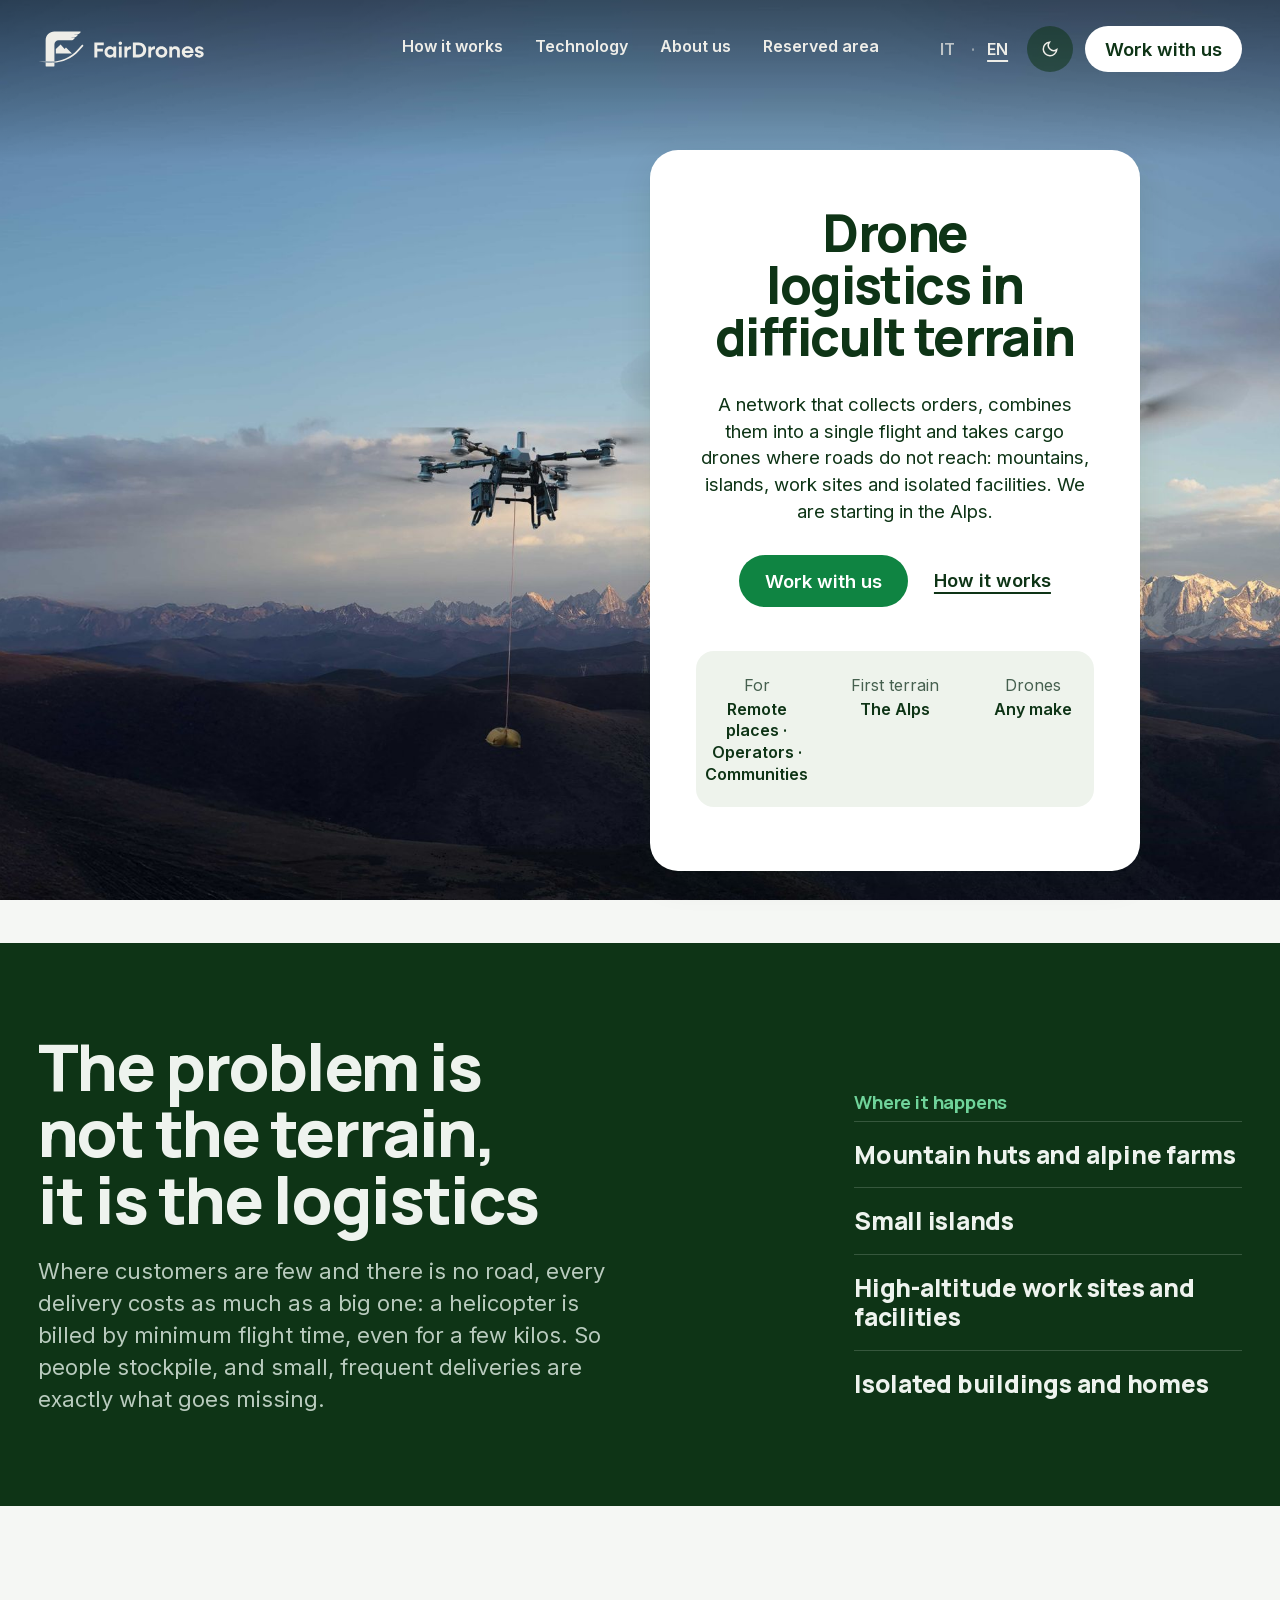
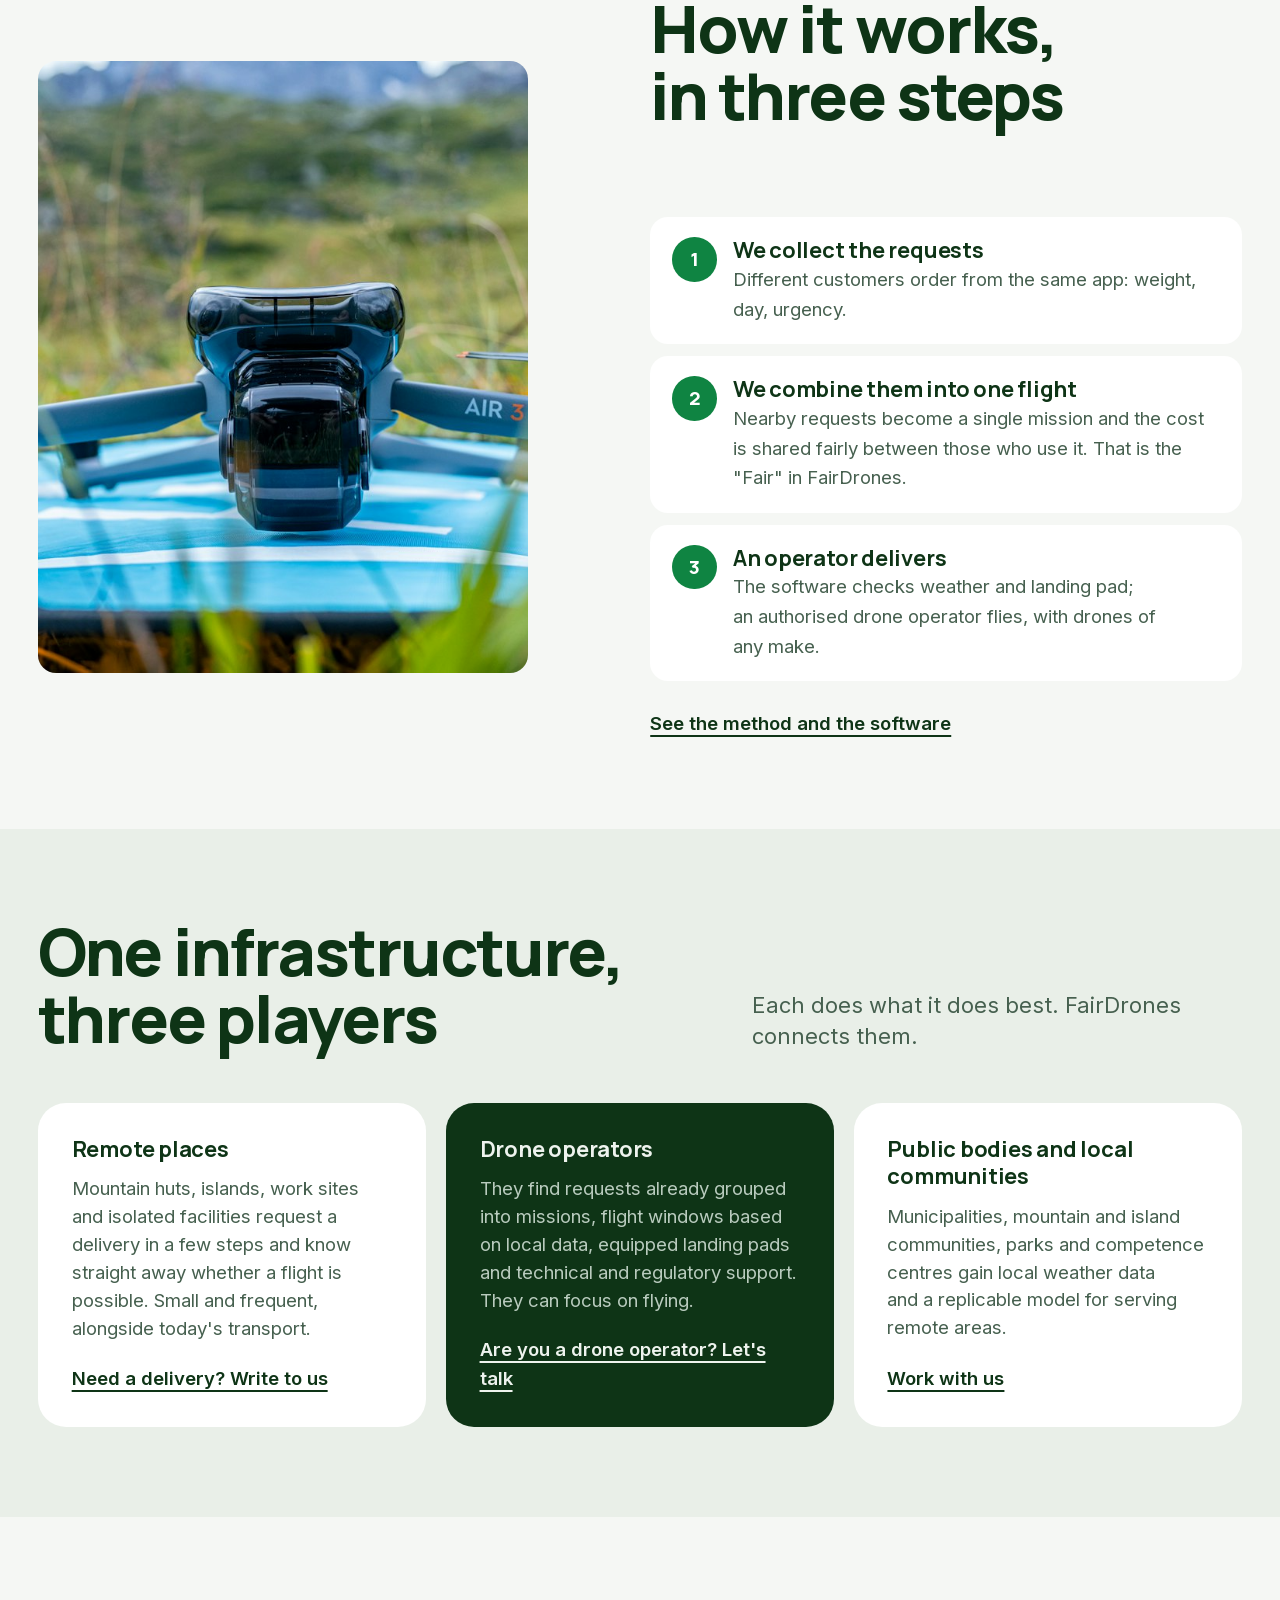
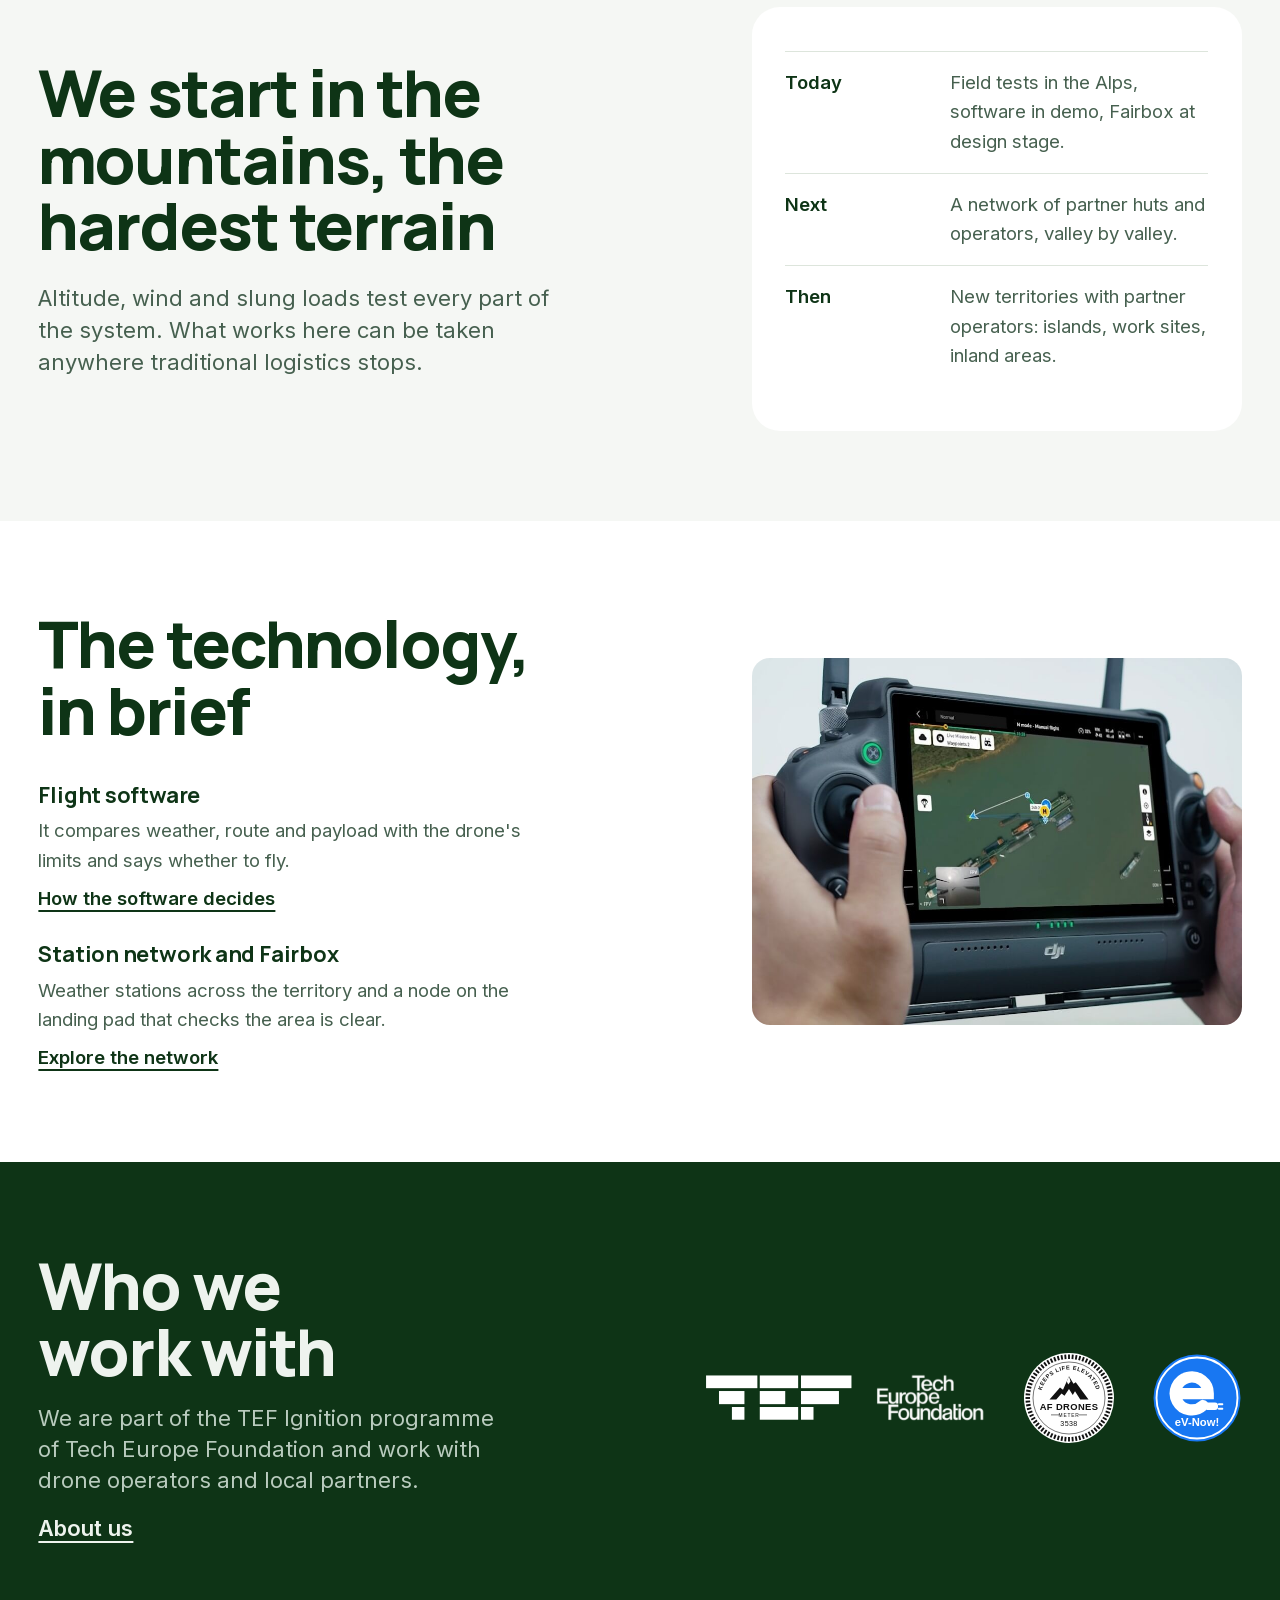
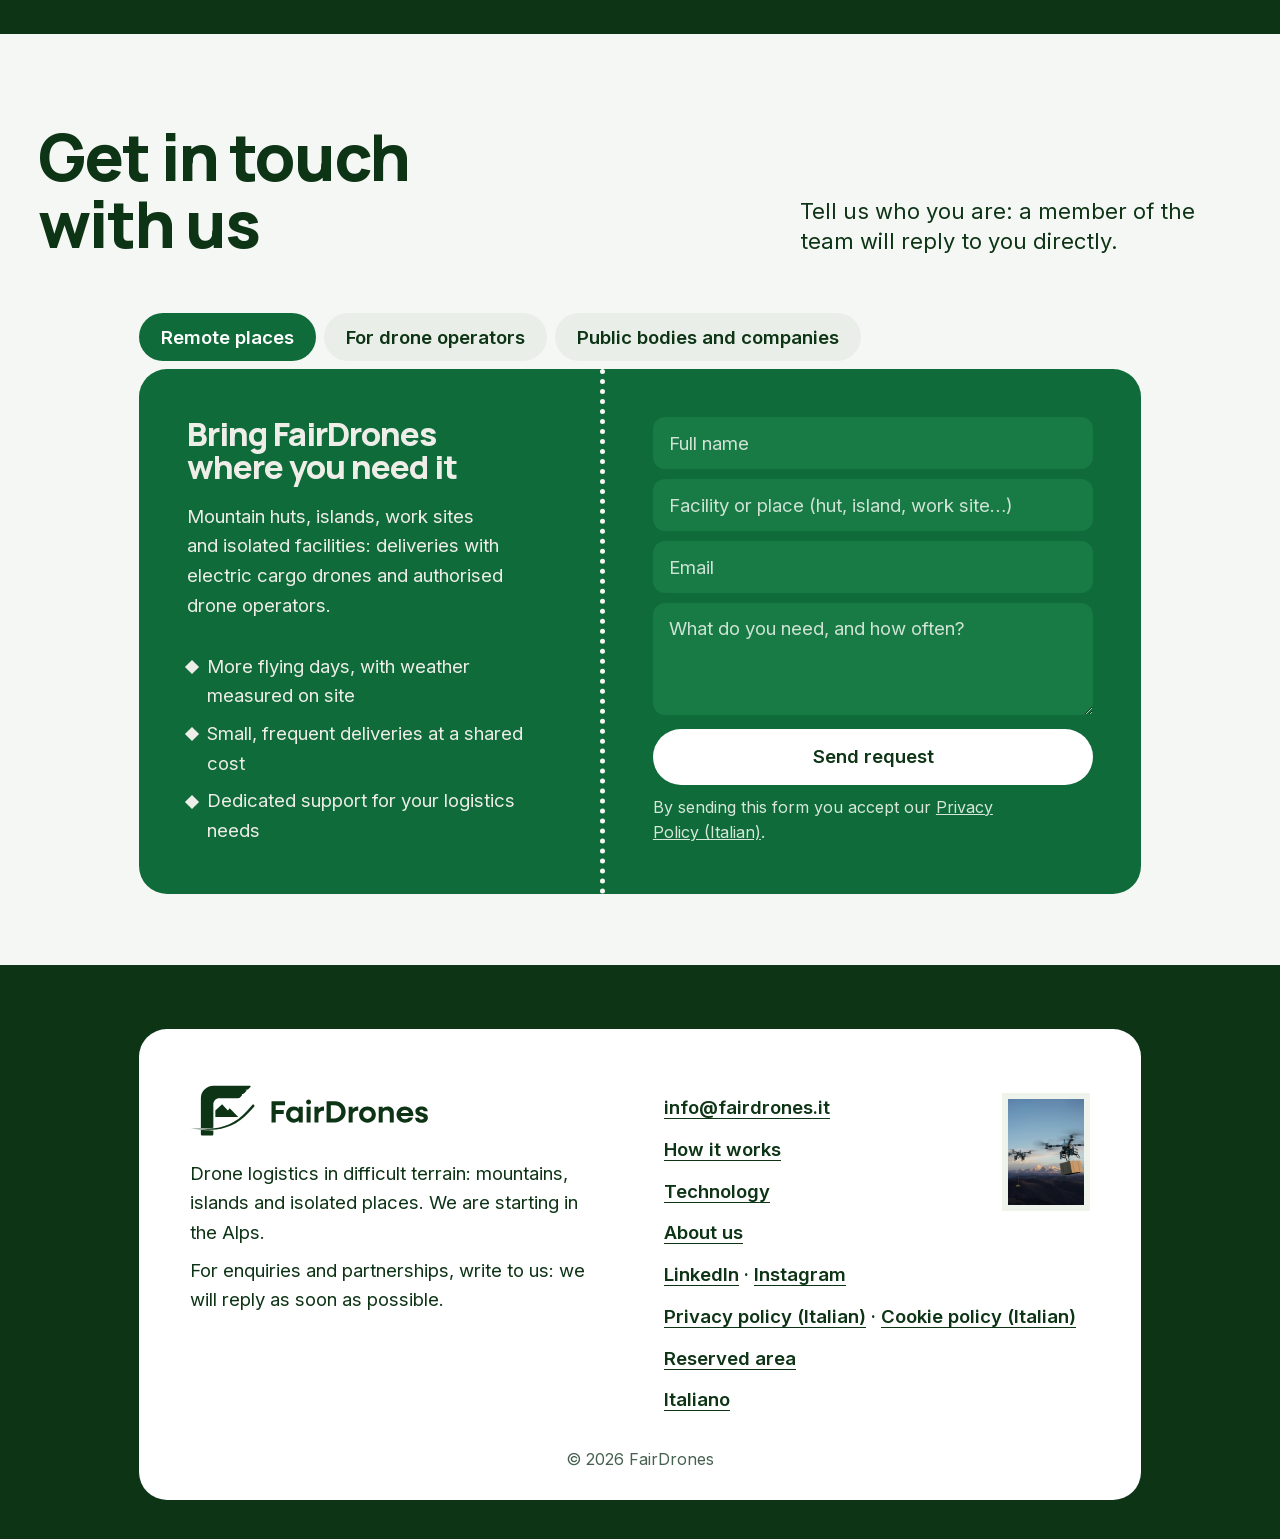
==== commit de12df38: "Homepage generale: logistica di droni per tutti i terreni difficili Dai documenti su scalabilita' e " ====
--- a/fairdrones-redesign/en/index.html
+++ b/fairdrones-redesign/en/index.html
@@ -4,7 +4,7 @@
 <meta charset="UTF-8">
 <meta name="viewport" content="width=device-width, initial-scale=1">
 <title>FairDrones · Drone logistics in difficult terrain</title>
-<meta name="description" content="FairDrones makes cargo drone deliveries possible where roads do not reach: valley weather, safe landing pads and planned missions for authorised drone operators. We are starting with Alpine mountain huts.">
+<meta name="description" content="FairDrones brings cargo drone logistics where roads do not reach: mountains, islands, work sites and isolated facilities. A network that collects requests, combines them into one flight and shares the cost fairly.">
 <link rel="canonical" href="https://fairdrones.it/en/">
 <link rel="alternate" hreflang="it" href="https://fairdrones.it/">
 <link rel="alternate" hreflang="en" href="https://fairdrones.it/en/">
@@ -12,7 +12,7 @@
 <meta property="og:type" content="website">
 <meta property="og:site_name" content="FairDrones">
 <meta property="og:title" content="FairDrones · Drone logistics in difficult terrain">
-<meta property="og:description" content="Cargo drone deliveries where roads do not reach: valley weather, safe landing pads and planned missions. We are starting with Alpine mountain huts.">
+<meta property="og:description" content="Cargo drone logistics where roads do not reach: a network that combines requests into one flight and shares the cost fairly. We are starting in the Alps.">
 <meta property="og:url" content="https://fairdrones.it/en/">
 <meta property="og:image" content="https://fairdrones.it/assets/img/flycart-1200.jpg">
 <meta property="og:image:width" content="1200">
@@ -21,7 +21,7 @@
 <meta property="og:locale:alternate" content="it_IT">
 <meta name="twitter:card" content="summary_large_image">
 <meta name="twitter:title" content="FairDrones · Drone logistics in difficult terrain">
-<meta name="twitter:description" content="Cargo drone deliveries where roads do not reach: valley weather, safe landing pads and planned missions. We are starting with Alpine mountain huts.">
+<meta name="twitter:description" content="Cargo drone logistics where roads do not reach: a network that combines requests into one flight and shares the cost fairly. We are starting in the Alps.">
 <meta name="twitter:image" content="https://fairdrones.it/assets/img/flycart-1200.jpg">
 <link rel="icon" href="../assets/img/favicon.svg" type="image/svg+xml">
 <link rel="icon" href="../assets/img/favicon-32.png" sizes="32x32" type="image/png">
@@ -68,32 +68,51 @@
 
     <article class="card waybill">
       <h1 id="hero-title" class="display" data-rise>Drone logistics in difficult terrain</h1>
-      <p class="card-lead" data-rise>We prepare everything needed to deliver with cargo drones where roads do not reach: weather, landing pads and missions. Authorised drone operators do the flying. We are starting with Alpine mountain huts.</p>
+      <p class="card-lead" data-rise>A network that collects orders, combines them into a single flight and takes cargo drones where roads do not reach: mountains, islands, work sites and isolated facilities. We are starting in the Alps.</p>
       <p class="card-actions" data-rise>
         <a href="#contatti" class="btn btn-accent">Work with us</a>
-        <a href="how-it-works.html" class="textlink">How it works</a>
+        <a href="#come-funziona" class="textlink">How it works</a>
       </p>
 
       <dl class="waybill-fields" data-rise>
-        <div><dt>For</dt><dd>Mountain huts · Drone operators · Local communities</dd></div>
-        <div><dt>First use case</dt><dd>Resupplying mountain huts</dd></div>
+        <div><dt>For</dt><dd>Remote places · Operators · Communities</dd></div>
+        <div><dt>First terrain</dt><dd>The Alps</dd></div>
         <div><dt>Drones</dt><dd>Any make</dd></div>
       </dl>
 
     </article>
   </section>
 
+  <!-- IL PROBLEMA: la tassa dell'isolamento -->
+  <section class="problem" id="problema" aria-labelledby="problem-title">
+    <div class="grid">
+      <div class="problem-copy">
+        <h2 id="problem-title" class="display head" data-rise>The problem is not the terrain, it is the logistics</h2>
+        <p class="problem-text" data-rise>Where customers are few and there is no road, every delivery costs as much as a big one: a helicopter is billed by minimum flight time, even for a few kilos. So people stockpile, and small, frequent deliveries are exactly what goes missing.</p>
+      </div>
+      <div class="problem-places" data-rise>
+        <h3>Where it happens</h3>
+        <ul class="uses">
+          <li>Mountain huts and alpine farms</li>
+          <li>Small islands</li>
+          <li>High-altitude work sites and facilities</li>
+          <li>Isolated buildings and homes</li>
+        </ul>
+      </div>
+    </div>
+  </section>
+
   <!-- COME FUNZIONA, IN BREVE -->
   <section class="steps" id="come-funziona" aria-labelledby="steps-title">
     <div class="grid">
       <figure class="ph steps-photo" data-rise><img src="../assets/img/tab-efficienza.jpg" width="1400" height="788" alt="Drone ready for take-off on a landing pad in a mountain meadow" loading="lazy"></figure>
       <div class="steps-body">
-        <h2 id="steps-title" class="display head" data-rise>How it works,<br> in three steps</h2>
-        <p class="steps-lead" data-rise>From request to delivery, with no complications for the people up the mountain.</p>
+        <h2 id="steps-title" class="display head" data-rise>How it works, in three steps</h2>
+        <p class="steps-lead" data-rise>The same network for any hard-to-reach place.</p>
         <ol class="steps-list" data-rise>
-          <li><h3>The hut requests</h3><p>It chooses the day and quantity in a few steps.</p></li>
-          <li><h3>The software decides</h3><p>It checks the valley weather and says whether and when a flight is possible.</p></li>
-          <li><h3>The operator delivers</h3><p>An authorised drone operator flies to the hut's landing pad.</p></li>
+          <li><h3>We collect the requests</h3><p>Different customers order from the same app: weight, day, urgency.</p></li>
+          <li><h3>We combine them into one flight</h3><p>Nearby requests become a single mission and the cost is shared fairly between those who use it. That is the "Fair" in FairDrones.</p></li>
+          <li><h3>An operator delivers</h3><p>The software checks weather and landing pad; an authorised drone operator flies, with drones of any make.</p></li>
         </ol>
         <p data-rise><a href="how-it-works.html" class="textlink">See the method and the software</a></p>
       </div>
@@ -108,31 +127,45 @@
     </div>
     <ul class="eco-grid">
       <li class="eco-card" data-rise>
-        <span class="eco-num" aria-hidden="true">01</span>
-        <h3>Mountain huts and high-altitude communities</h3>
-        <p>They request a resupply in a few steps and know straight away whether a flight is possible. Small, frequent deliveries, alongside the helicopter.</p>
-        <a href="#contatti-rifugi" class="textlink">Run a mountain hut? Write to us</a>
+        <h3>Remote places</h3>
+        <p>Mountain huts, islands, work sites and isolated facilities request a delivery in a few steps and know straight away whether a flight is possible. Small and frequent, alongside today's transport.</p>
+        <a href="#contatti-rifugi" class="textlink">Need a delivery? Write to us</a>
       </li>
       <li class="eco-card eco-card-key" data-rise>
-        <span class="eco-num" aria-hidden="true">02</span>
         <h3>Drone operators</h3>
-        <p>They find requests already grouped into missions, flight windows based on valley data, equipped landing pads and technical and regulatory support. They can focus on flying.</p>
+        <p>They find requests already grouped into missions, flight windows based on local data, equipped landing pads and technical and regulatory support. They can focus on flying.</p>
         <a href="#contatti-operatori" class="textlink">Are you a drone operator? Let's talk</a>
       </li>
       <li class="eco-card" data-rise>
-        <span class="eco-num" aria-hidden="true">03</span>
         <h3>Public bodies and local communities</h3>
-        <p>Municipalities, mountain communities, parks and competence centres gain valley weather data and a replicable model for serving remote areas.</p>
+        <p>Municipalities, mountain and island communities, parks and competence centres gain local weather data and a replicable model for serving remote areas.</p>
         <a href="#contatti-enti" class="textlink">Work with us</a>
       </li>
     </ul>
   </section>
 
+  <!-- SCALABILITÀ: dalla montagna a ogni terreno difficile -->
+  <section class="scale" id="crescita" aria-labelledby="scale-title">
+    <div class="grid">
+      <div class="scale-copy">
+        <h2 id="scale-title" class="display head" data-rise>We start in the mountains, the hardest terrain</h2>
+        <p class="scale-text" data-rise>Altitude, wind and slung loads test every part of the system. What works here can be taken anywhere traditional logistics stops.</p>
+      </div>
+      <div class="slip roadmap" data-rise>
+        <ol>
+          <li><p class="roadmap-when">Today</p><p>Field tests in the Alps, software in demo, Fairbox at design stage.</p></li>
+          <li><p class="roadmap-when">Next</p><p>A network of partner huts and operators, valley by valley.</p></li>
+          <li><p class="roadmap-when">Then</p><p>New territories with partner operators: islands, work sites, inland areas.</p></li>
+        </ol>
+      </div>
+    </div>
+  </section>
+
   <!-- LA TECNOLOGIA, IN BREVE -->
   <section class="brief" id="tecnologia" aria-labelledby="brief-title">
     <div class="grid">
       <div class="brief-body">
-        <h2 id="brief-title" class="display head" data-rise>The technology,<br> in brief</h2>
+        <h2 id="brief-title" class="display head" data-rise>The technology, in brief</h2>
         <ul class="brief-list" data-rise>
         <li>
           <h3>Flight software</h3>
@@ -140,8 +173,8 @@
           <a href="how-it-works.html#come-decide" class="textlink">How the software decides</a>
         </li>
         <li>
-          <h3>Valley network and Fairbox</h3>
-          <p>One weather station per valley and a node on the landing pad that checks the area is clear.</p>
+          <h3>Station network and Fairbox</h3>
+          <p>Weather stations across the territory and a node on the landing pad that checks the area is clear.</p>
           <a href="technology.html" class="textlink">Explore the network</a>
         </li>
         </ul>
@@ -176,7 +209,7 @@
     <span id="contatti-rifugi" class="tab-anchor"></span><span id="contatti-operatori" class="tab-anchor"></span><span id="contatti-enti" class="tab-anchor"></span>
     <div class="contact-tabs" data-tabs>
       <div class="tablist" role="tablist" aria-label="Contact type" data-rise>
-        <button class="tab" role="tab" aria-selected="true" aria-controls="panel-rifugi" id="tab-rifugi" tabindex="0">For mountain huts</button>
+        <button class="tab" role="tab" aria-selected="true" aria-controls="panel-rifugi" id="tab-rifugi" tabindex="0">Remote places</button>
         <button class="tab" role="tab" aria-selected="false" aria-controls="panel-operatori" id="tab-operatori" tabindex="-1">For drone operators</button>
         <button class="tab" role="tab" aria-selected="false" aria-controls="panel-aziende" id="tab-aziende" tabindex="-1">Public bodies and companies</button>
       </div>
@@ -184,28 +217,28 @@
       <!-- SCHERMATA 1: PER RIFUGI -->
       <div id="panel-rifugi" class="panel coupon" role="tabpanel" aria-labelledby="tab-rifugi">
         <div class="coupon-left">
-          <h3 class="display coupon-title">Bring FairDrones<br> to your mountain hut</h3>
-          <p>High-altitude resupply with electric cargo drones and authorised drone operators.</p>
+          <h3 class="display coupon-title">Bring FairDrones<br> where you need it</h3>
+          <p>Mountain huts, islands, work sites and isolated facilities: deliveries with electric cargo drones and authorised drone operators.</p>
           <ul class="checks">
-            <li>More flying days, with weather measured in the valley</li>
-            <li>Small, frequent deliveries, alongside the helicopter</li>
+            <li>More flying days, with weather measured on site</li>
+            <li>Small, frequent deliveries at a shared cost</li>
             <li>Dedicated support for your logistics needs</li>
           </ul>
         </div>
         <form class="contact-form coupon-right" name="contatto-rifugi" action="/en/thank-you.html" method="POST" data-netlify="true" netlify-honeypot="bot-field">
           <input type="hidden" name="form-name" value="contatto-rifugi">
-          <input type="hidden" name="subject" data-remove-prefix value="New request from the FairDrones website — Mountain hut">
-          <input type="hidden" name="tipo" value="Mountain hut">
+          <input type="hidden" name="subject" data-remove-prefix value="New request from the FairDrones website — Remote place">
+          <input type="hidden" name="tipo" value="Remote place">
           <input type="hidden" name="lingua" value="EN">
           <input type="text" name="bot-field" class="hp" tabindex="-1" autocomplete="off" data-lpignore="true" data-1p-ignore aria-hidden="true">
           <label class="sr" for="rifugio-nome">Full name</label>
           <input type="text" id="rifugio-nome" name="nome" placeholder="Full name" autocomplete="name" required>
-          <label class="sr" for="rifugio-struttura">Mountain hut name</label>
-          <input type="text" id="rifugio-struttura" name="rifugio" placeholder="Name of the mountain hut" required>
+          <label class="sr" for="rifugio-struttura">Facility or place</label>
+          <input type="text" id="rifugio-struttura" name="rifugio" placeholder="Facility or place (hut, island, work site…)" required>
           <label class="sr" for="rifugio-email">Email</label>
           <input type="email" id="rifugio-email" name="email" placeholder="Email" autocomplete="email" required>
           <label class="sr" for="rifugio-messaggio">Message / Request</label>
-          <textarea id="rifugio-messaggio" name="messaggio" placeholder="What supplies do you need?"></textarea>
+          <textarea id="rifugio-messaggio" name="messaggio" placeholder="What do you need, and how often?"></textarea>
           <button type="submit" class="btn btn-submit">Send request</button>
           <p class="form-note">By sending this form you accept our <a href="../privacy-policy.html">Privacy Policy (Italian)</a>.</p>
           <p class="form-status" role="status" aria-live="polite"></p>
@@ -295,7 +328,7 @@
   <div class="back-card">
     <div class="back-left">
       <p class="back-name" role="img" aria-label="FairDrones"><svg class="wm-mark" viewBox="278 118 286 224" aria-hidden="true" focusable="false"><g fill="currentColor"><path d="M 350.3 311.0 L 355.9 311.4 C 364.1 311.9 372.1 312.0 380.2 311.6 L 380.2 310.0 C 374.2 310.6 368.1 310.9 362.0 310.9 Z M 350.3 311.0"/><path d="M 369.9 316.8 C 365.2 316.8 360.4 316.7 355.6 316.4 L 325.6 314.4 L 325.6 333.5 C 325.6 336.6 328.1 339.2 331.3 339.2 L 374.5 339.2 C 377.6 339.2 380.2 336.6 380.2 333.5 L 380.2 316.6 C 376.8 316.7 373.3 316.8 369.9 316.8"/><path d="M 362.0 305.9 C 368.1 305.9 374.2 305.6 380.2 305.0 L 380.2 201.7 C 380.2 187.2 391.9 175.5 406.4 175.5 L 489.3 175.5 C 489.8 175.5 490.3 175.4 490.8 175.4 C 493.1 175.2 495.2 174.2 496.9 172.6 L 505.2 164.2 C 506.3 163.1 506.8 161.5 506.2 160.1 C 505.6 158.6 504.3 157.7 502.7 157.7 L 486.4 157.7 L 486.4 157.0 L 508.4 157.0 C 511.0 157.0 513.5 156.0 515.3 154.1 L 523.8 145.7 C 524.8 144.6 525.3 143.0 524.7 141.6 C 524.2 140.1 522.8 139.2 521.3 139.2 L 504.9 139.2 L 504.9 138.5 L 526.9 138.5 C 529.5 138.5 532.0 137.4 533.9 135.6 L 542.3 127.1 C 543.4 126.1 543.8 124.5 543.3 123.0 C 542.9 122.0 542.1 121.3 541.1 120.9 L 380.2 120.9 C 350.0 120.9 325.6 145.3 325.6 175.5 L 325.6 306.2 Z M 362.0 305.9"/><path d="M 489.3 258.0 L 389.0 258.0 L 389.0 229.7 L 418.6 202.1 L 443.7 229.7 L 451.9 220.1 Z M 489.3 258.0"/><path d="M 558.3 205.1 C 560.7 207.1 560.9 210.7 558.8 213.0 L 532.0 242.0 C 485.9 292.1 421.8 318.2 355.8 313.9 L 281.4 309.0 L 362.0 308.4 C 423.3 308.0 481.6 281.5 524.1 234.6 L 550.5 205.6 C 552.5 203.3 556.0 203.1 558.3 205.1"/></g></svg><svg class="wm-word" viewBox="178 383 486 75" aria-hidden="true" focusable="false"><g fill="currentColor"><path d="M 179.6 390.0 L 221.1 390.0 L 221.1 402.3 L 192.6 402.3 L 192.6 416.9 L 217.3 416.9 L 217.3 429.2 L 192.6 429.2 L 192.6 455.3 L 179.6 455.3 Z M 179.6 390.0"/><path d="M 263.7 431.1 C 263.7 423.6 258.0 417.8 250.3 417.8 C 242.8 417.8 237.1 423.6 237.1 431.1 C 237.1 438.7 242.8 444.5 250.3 444.5 C 258.0 444.5 263.7 438.7 263.7 431.1 M 224.4 431.1 C 224.4 416.8 234.5 405.9 248.0 405.9 C 254.4 405.9 259.8 408.4 263.7 412.7 L 263.7 407.0 L 276.0 407.0 L 276.0 455.3 L 263.7 455.3 L 263.7 449.6 C 259.8 453.8 254.4 456.4 248.0 456.4 C 234.5 456.4 224.4 445.5 224.4 431.1"/><path d="M 287.9 407.0 L 300.2 407.0 L 300.2 455.3 L 287.9 455.3 Z M 286.3 392.5 C 286.3 388.2 289.7 384.9 294.1 384.9 C 298.4 384.9 301.8 388.2 301.8 392.5 C 301.8 396.9 298.4 400.2 294.1 400.2 C 289.7 400.2 286.3 396.9 286.3 392.5"/><path d="M 312.1 407.0 L 324.4 407.0 L 324.4 414.3 C 328.2 409.3 333.4 406.3 339.8 406.3 L 341.6 406.3 L 341.6 418.9 L 339.8 418.9 C 329.9 418.9 324.4 424.1 324.4 432.3 L 324.4 455.3 L 312.1 455.3 Z M 312.1 407.0"/><path d="M 362.6 402.3 L 362.6 443.0 L 374.8 443.0 C 386.3 443.0 394.9 434.3 394.9 422.6 C 394.9 411.0 386.3 402.3 374.8 402.3 Z M 349.5 390.0 L 375.0 390.0 C 394.1 390.0 408.4 404.0 408.4 422.6 C 408.4 441.3 394.1 455.3 375.0 455.3 L 349.5 455.3 Z M 349.5 390.0"/><path d="M 417.6 407.0 L 429.9 407.0 L 429.9 414.3 C 433.7 409.3 438.9 406.3 445.3 406.3 L 447.1 406.3 L 447.1 418.9 L 445.3 418.9 C 435.4 418.9 429.9 424.1 429.9 432.3 L 429.9 455.3 L 417.6 455.3 Z M 417.6 407.0"/><path d="M 488.9 431.1 C 488.9 423.6 483.3 417.8 475.6 417.8 C 468.1 417.8 462.4 423.6 462.4 431.1 C 462.4 438.7 468.1 444.5 475.6 444.5 C 483.3 444.5 488.9 438.7 488.9 431.1 M 449.7 431.1 C 449.7 416.8 460.9 405.9 475.6 405.9 C 490.4 405.9 501.5 416.8 501.5 431.1 C 501.5 445.5 490.4 456.4 475.6 456.4 C 460.9 456.4 449.7 445.5 449.7 431.1"/><path d="M 510.3 407.0 L 522.6 407.0 L 522.6 412.4 C 526.4 408.1 531.7 405.9 538.0 405.9 C 549.3 405.9 556.8 413.3 556.8 424.6 L 556.8 455.3 L 544.5 455.3 L 544.5 428.6 C 544.5 422.1 540.3 417.8 534.0 417.8 C 527.2 417.8 522.6 422.1 522.6 428.8 L 522.6 455.3 L 510.3 455.3 Z M 510.3 407.0"/><path d="M 578.6 426.4 L 604.0 426.4 C 602.5 420.5 597.6 416.6 591.2 416.6 C 585.0 416.6 580.3 420.4 578.6 426.4 M 565.3 431.1 C 565.3 416.8 576.5 405.9 591.2 405.9 C 606.0 405.9 617.2 416.8 617.2 431.3 C 617.2 432.6 617.1 434.2 616.8 435.4 L 578.5 435.4 C 580.1 441.6 585.1 445.7 591.7 445.7 C 596.7 445.7 600.9 443.4 603.1 440.3 L 616.4 440.3 C 612.7 449.9 603.2 456.4 591.4 456.4 C 576.5 456.4 565.3 445.5 565.3 431.1"/><path d="M 622.7 440.8 L 635.1 440.8 C 635.1 444.1 638.4 446.3 642.8 446.3 C 646.9 446.3 649.7 444.4 649.7 441.8 C 649.7 434.0 623.5 438.5 623.5 421.2 C 623.5 411.5 631.6 405.9 642.2 405.9 C 653.5 405.9 661.3 412.1 661.3 420.7 L 649.0 420.7 C 649.0 417.9 646.2 415.9 642.1 415.9 C 638.4 415.9 635.8 417.6 635.8 420.1 C 635.8 427.7 662.1 423.3 662.1 440.6 C 662.1 450.1 654.3 456.4 642.8 456.4 C 630.8 456.4 622.7 449.9 622.7 440.8"/></g></svg></p>
-      <p>Drone logistics in difficult terrain, starting with Alpine mountain huts.</p>
+      <p>Drone logistics in difficult terrain: mountains, islands and isolated places. We are starting in the Alps.</p>
       <p>For enquiries and partnerships, write to us: we will reply as soon as possible.</p>
     </div>
     <div class="back-right">
--- a/fairdrones-redesign/assets/style.css
+++ b/fairdrones-redesign/assets/style.css
@@ -2678,3 +2678,46 @@
   .page-hero { padding-top: 112px; }
   .page-hero h1 { font-size: var(--step-head); }
 }
+
+/* --------------------------------------------------------------------------
+   33. HOMEPAGE: il problema e la crescita
+   -------------------------------------------------------------------------- */
+.problem {
+  padding-block: var(--section);
+  background: var(--deep);
+  color: var(--on-deep);
+}
+.problem .grid { align-items: end; row-gap: 40px; }
+.problem-copy { grid-column: 1 / 8; }
+.problem-text {
+  margin-top: 24px;
+  max-width: 46ch;
+  font-size: var(--step-lead);
+  line-height: 1.45;
+  color: var(--on-deep-soft);
+}
+.problem-places { grid-column: 9 / 13; }
+.problem-places h3 {
+  font-size: var(--step-body);
+  color: #6fd39a;
+  margin-bottom: 8px;
+}
+.problem-places .uses { margin-top: 0; grid-template-columns: minmax(0, 1fr); }
+.problem-places .uses li { border-top-color: rgba(238, 243, 238, 0.18); }
+
+.eco { background: var(--ground-2); padding-block: var(--section); }
+
+.scale { padding-block: var(--section); }
+.scale .grid { align-items: center; row-gap: 40px; }
+.scale-copy { grid-column: 1 / 7; }
+.scale-text {
+  margin-top: 24px;
+  max-width: 42ch;
+  font-size: var(--step-lead);
+  line-height: 1.45;
+  color: var(--on-ground-soft);
+}
+
+@media (max-width: 1100px) {
+  .problem-copy, .problem-places, .scale-copy { grid-column: 1 / -1; }
+}
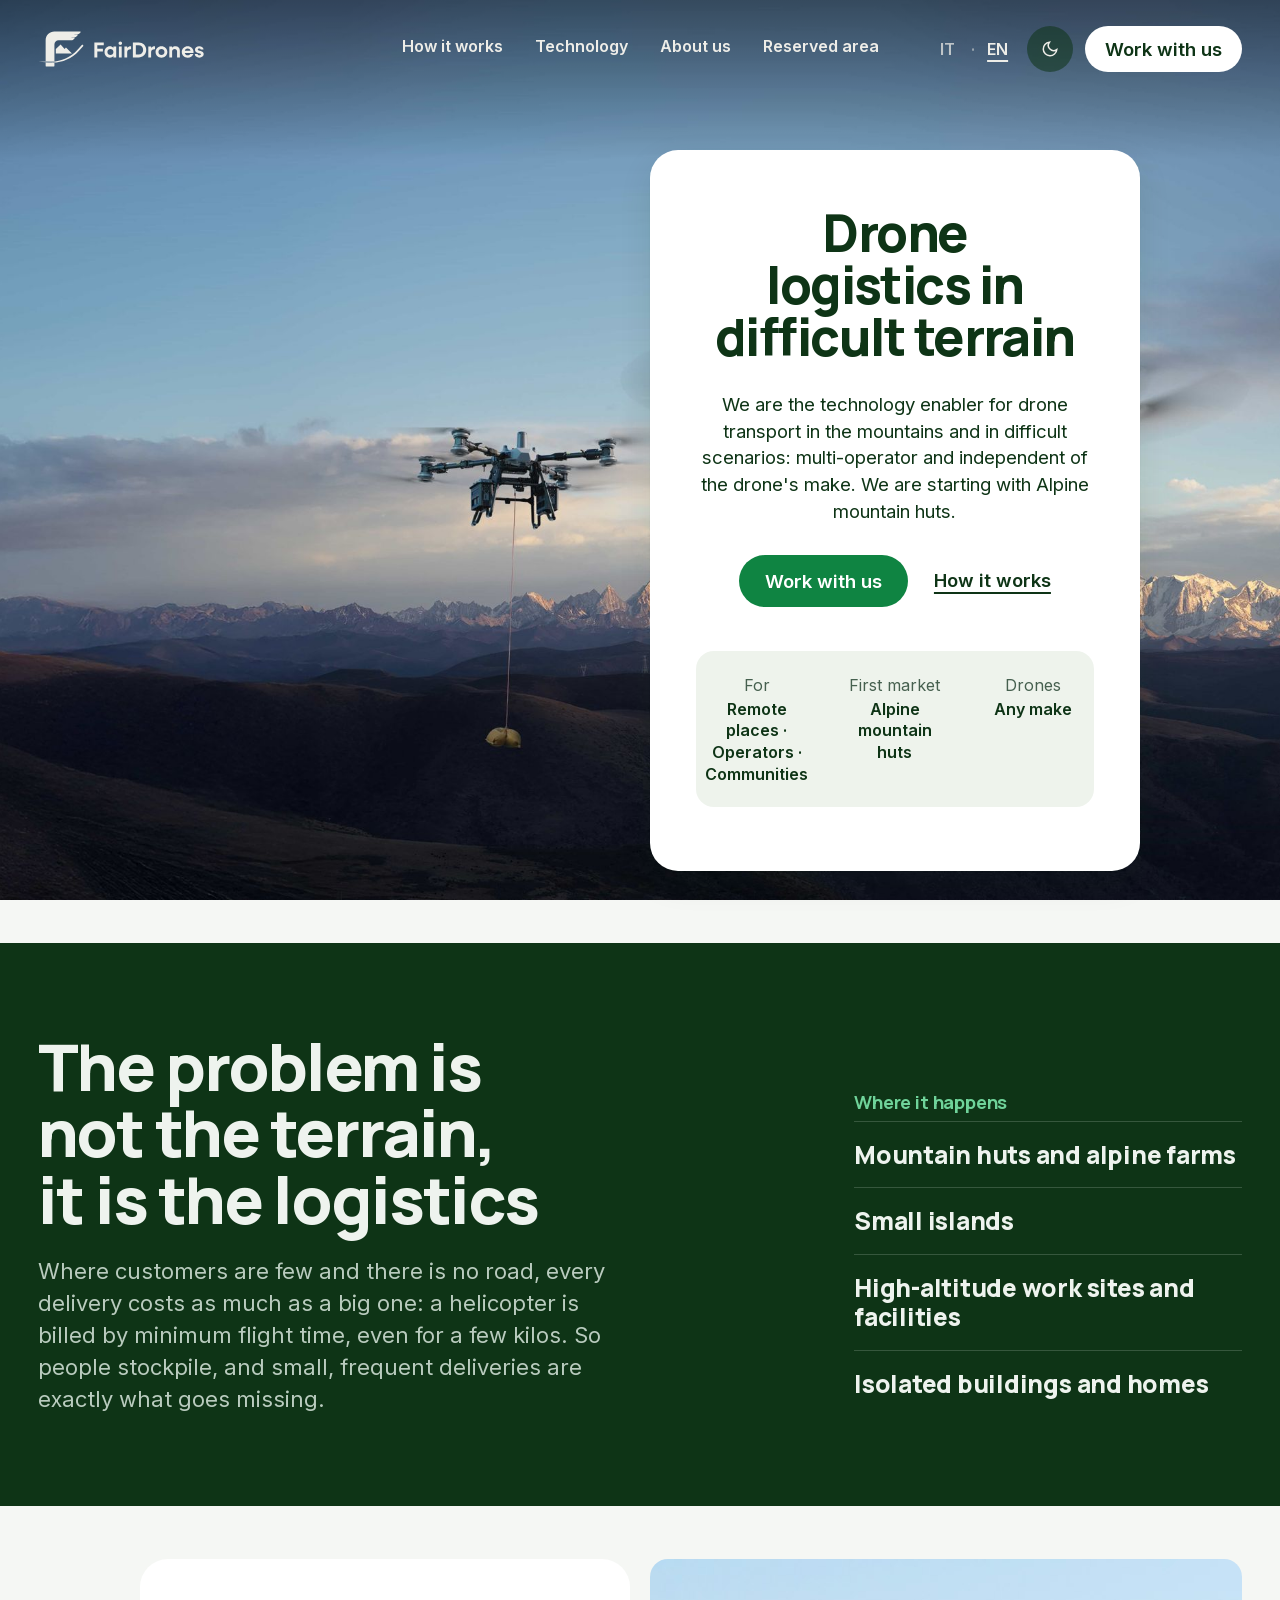
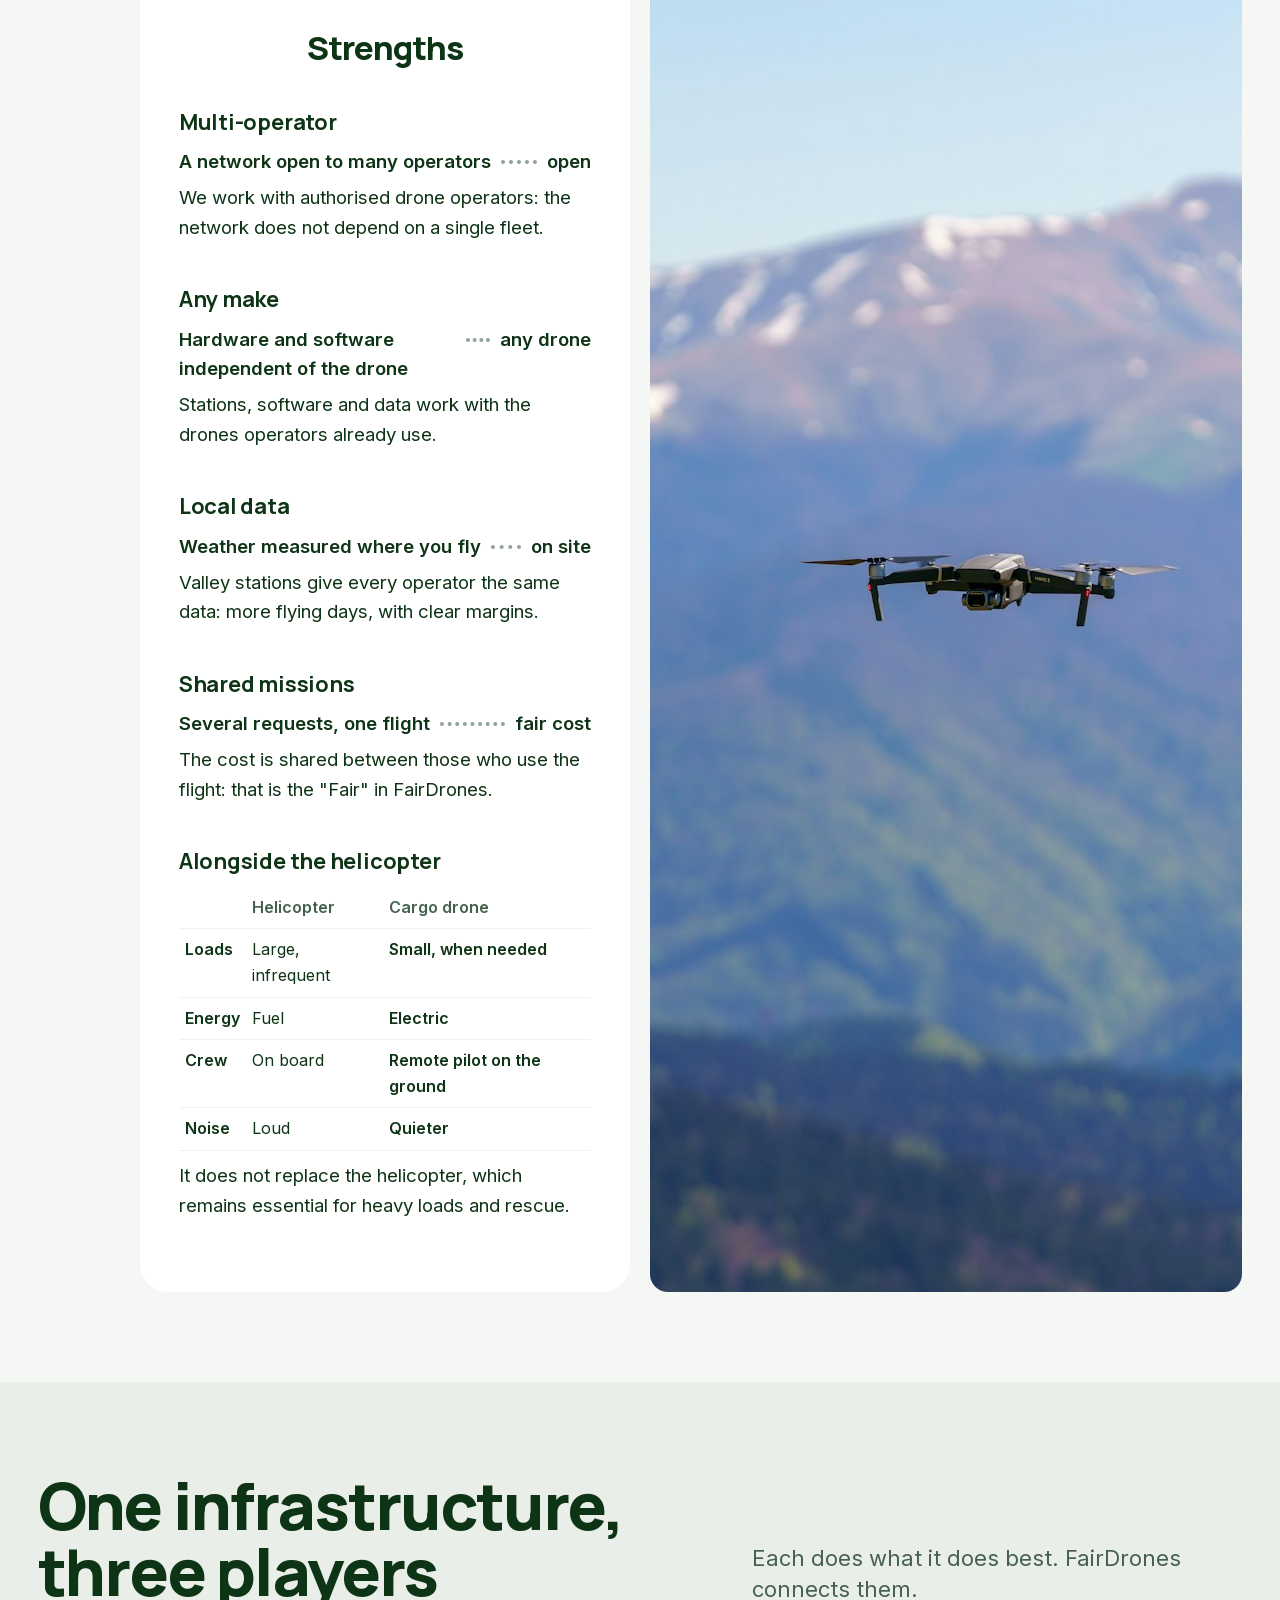
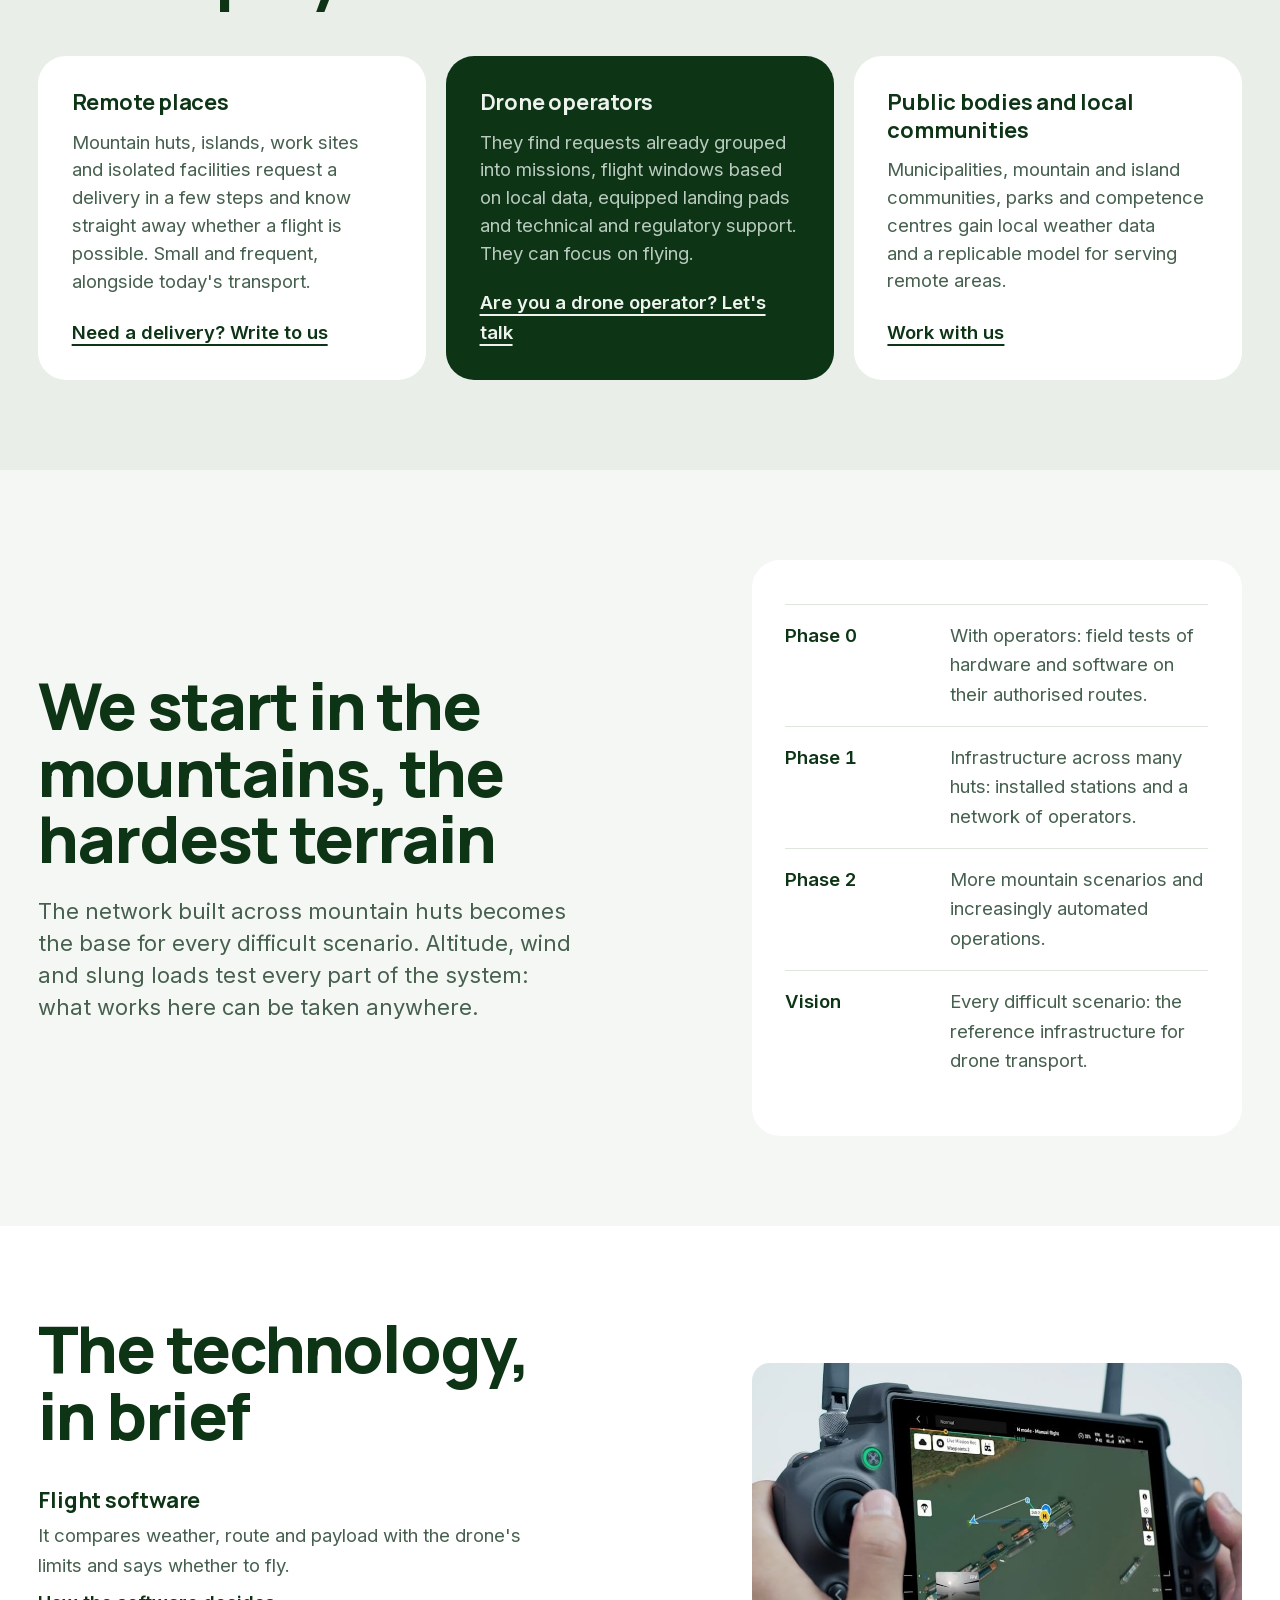
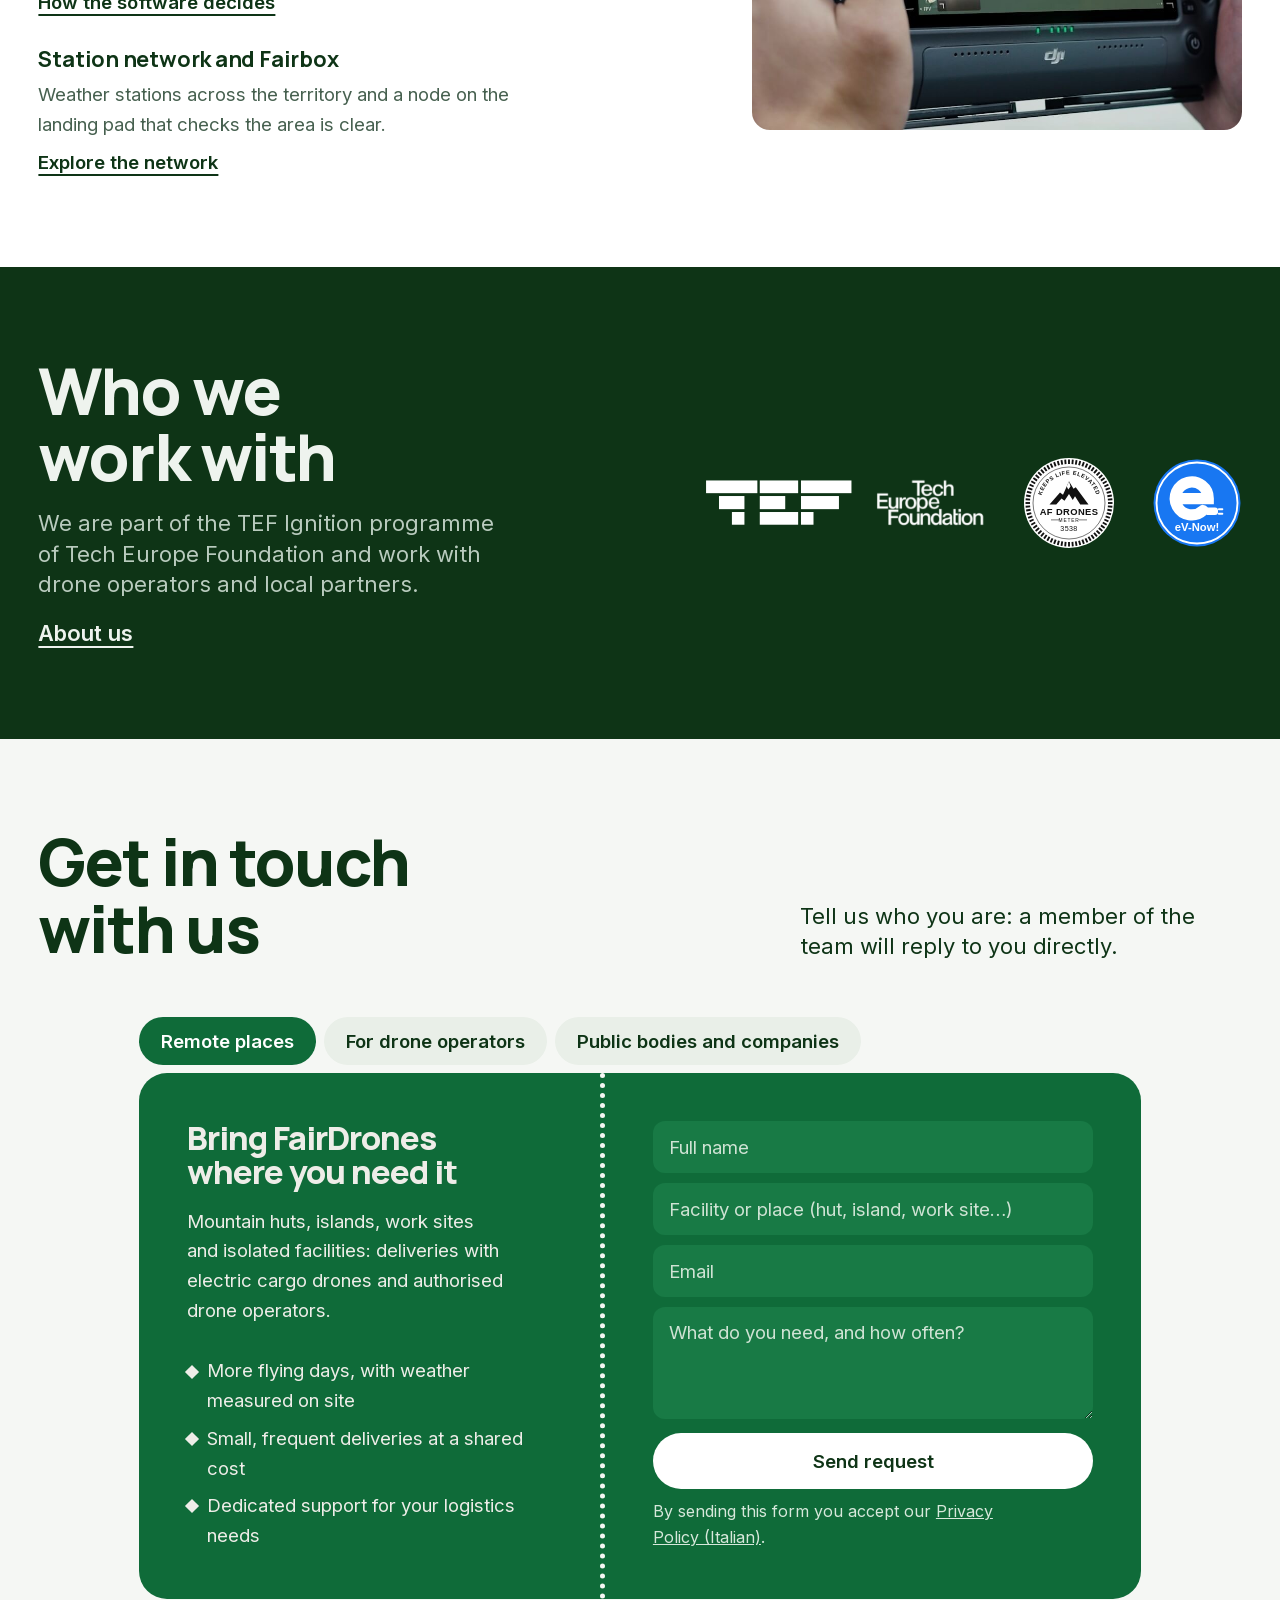
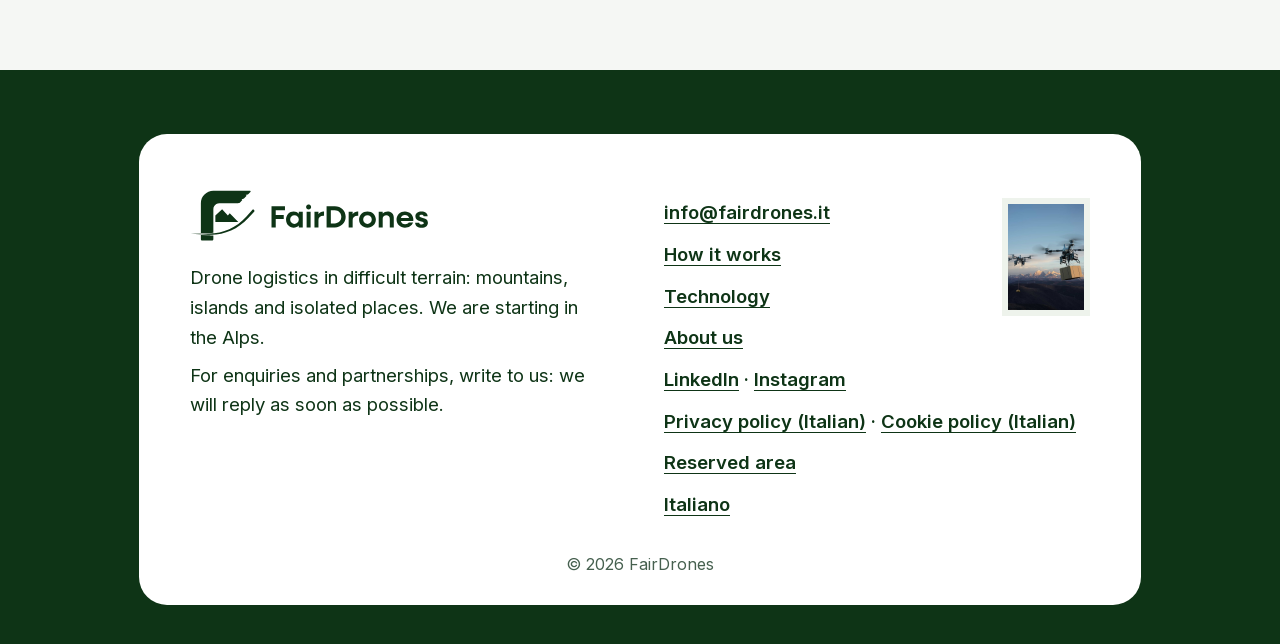
==== commit feed5dae: "Homepage allineata al Workshop 3 TEF: abilitatore tecnologico, punti di forza, roadmap - Apertura: a" ====
--- a/fairdrones-redesign/en/index.html
+++ b/fairdrones-redesign/en/index.html
@@ -4,7 +4,7 @@
 <meta charset="UTF-8">
 <meta name="viewport" content="width=device-width, initial-scale=1">
 <title>FairDrones · Drone logistics in difficult terrain</title>
-<meta name="description" content="FairDrones brings cargo drone logistics where roads do not reach: mountains, islands, work sites and isolated facilities. A network that collects requests, combines them into one flight and shares the cost fairly.">
+<meta name="description" content="FairDrones is the technology enabler for drone transport in the mountains and in difficult scenarios: multi-operator and independent of the drone's make. We are starting with Alpine mountain huts.">
 <link rel="canonical" href="https://fairdrones.it/en/">
 <link rel="alternate" hreflang="it" href="https://fairdrones.it/">
 <link rel="alternate" hreflang="en" href="https://fairdrones.it/en/">
@@ -12,7 +12,7 @@
 <meta property="og:type" content="website">
 <meta property="og:site_name" content="FairDrones">
 <meta property="og:title" content="FairDrones · Drone logistics in difficult terrain">
-<meta property="og:description" content="Cargo drone logistics where roads do not reach: a network that combines requests into one flight and shares the cost fairly. We are starting in the Alps.">
+<meta property="og:description" content="The technology enabler for drone transport in the mountains and in difficult scenarios: multi-operator and independent of the drone's make.">
 <meta property="og:url" content="https://fairdrones.it/en/">
 <meta property="og:image" content="https://fairdrones.it/assets/img/flycart-1200.jpg">
 <meta property="og:image:width" content="1200">
@@ -21,7 +21,7 @@
 <meta property="og:locale:alternate" content="it_IT">
 <meta name="twitter:card" content="summary_large_image">
 <meta name="twitter:title" content="FairDrones · Drone logistics in difficult terrain">
-<meta name="twitter:description" content="Cargo drone logistics where roads do not reach: a network that combines requests into one flight and shares the cost fairly. We are starting in the Alps.">
+<meta name="twitter:description" content="The technology enabler for drone transport in the mountains and in difficult scenarios: multi-operator and independent of the drone's make.">
 <meta name="twitter:image" content="https://fairdrones.it/assets/img/flycart-1200.jpg">
 <link rel="icon" href="../assets/img/favicon.svg" type="image/svg+xml">
 <link rel="icon" href="../assets/img/favicon-32.png" sizes="32x32" type="image/png">
@@ -68,15 +68,15 @@
 
     <article class="card waybill">
       <h1 id="hero-title" class="display" data-rise>Drone logistics in difficult terrain</h1>
-      <p class="card-lead" data-rise>A network that collects orders, combines them into a single flight and takes cargo drones where roads do not reach: mountains, islands, work sites and isolated facilities. We are starting in the Alps.</p>
+      <p class="card-lead" data-rise>We are the technology enabler for drone transport in the mountains and in difficult scenarios: multi-operator and independent of the drone's make. We are starting with Alpine mountain huts.</p>
       <p class="card-actions" data-rise>
         <a href="#contatti" class="btn btn-accent">Work with us</a>
-        <a href="#come-funziona" class="textlink">How it works</a>
+        <a href="how-it-works.html" class="textlink">How it works</a>
       </p>
 
       <dl class="waybill-fields" data-rise>
         <div><dt>For</dt><dd>Remote places · Operators · Communities</dd></div>
-        <div><dt>First terrain</dt><dd>The Alps</dd></div>
+        <div><dt>First market</dt><dd>Alpine mountain huts</dd></div>
         <div><dt>Drones</dt><dd>Any make</dd></div>
       </dl>
 
@@ -102,23 +102,48 @@
     </div>
   </section>
 
-  <!-- COME FUNZIONA, IN BREVE -->
-  <section class="steps" id="come-funziona" aria-labelledby="steps-title">
-    <div class="grid">
-      <figure class="ph steps-photo" data-rise><img src="../assets/img/tab-efficienza.jpg" width="1400" height="788" alt="Drone ready for take-off on a landing pad in a mountain meadow" loading="lazy"></figure>
-      <div class="steps-body">
-        <h2 id="steps-title" class="display head" data-rise>How it works, in three steps</h2>
-        <p class="steps-lead" data-rise>The same network for any hard-to-reach place.</p>
-        <ol class="steps-list" data-rise>
-          <li><h3>We collect the requests</h3><p>Different customers order from the same app: weight, day, urgency.</p></li>
-          <li><h3>We combine them into one flight</h3><p>Nearby requests become a single mission and the cost is shared fairly between those who use it. That is the "Fair" in FairDrones.</p></li>
-          <li><h3>An operator delivers</h3><p>The software checks weather and landing pad; an authorised drone operator flies, with drones of any make.</p></li>
-        </ol>
-        <p data-rise><a href="how-it-works.html" class="textlink">See the method and the software</a></p>
-      </div>
-    </div>
-  </section>
-
+  <!-- PUNTI DI FORZA: il listino -->
+  <section class="strengths" id="punti-di-forza" aria-labelledby="forza-title">
+    <div class="grid">
+      <div class="menu-sheet" data-rise>
+        <h2 id="forza-title" class="display menu-title">Strengths</h2>
+        <div class="menu-group">
+          <h3>Multi-operator</h3>
+          <p class="menu-row"><span class="menu-name">A network open to many operators</span><span class="menu-dots" aria-hidden="true"></span><span class="menu-val">open</span></p>
+          <p class="menu-desc">We work with authorised drone operators: the network does not depend on a single fleet.</p>
+        </div>
+        <div class="menu-group">
+          <h3>Any make</h3>
+          <p class="menu-row"><span class="menu-name">Hardware and software independent of the drone</span><span class="menu-dots" aria-hidden="true"></span><span class="menu-val">any drone</span></p>
+          <p class="menu-desc">Stations, software and data work with the drones operators already use.</p>
+        </div>
+        <div class="menu-group">
+          <h3>Local data</h3>
+          <p class="menu-row"><span class="menu-name">Weather measured where you fly</span><span class="menu-dots" aria-hidden="true"></span><span class="menu-val">on site</span></p>
+          <p class="menu-desc">Valley stations give every operator the same data: more flying days, with clear margins.</p>
+        </div>
+        <div class="menu-group">
+          <h3>Shared missions</h3>
+          <p class="menu-row"><span class="menu-name">Several requests, one flight</span><span class="menu-dots" aria-hidden="true"></span><span class="menu-val">fair cost</span></p>
+          <p class="menu-desc">The cost is shared between those who use the flight: that is the "Fair" in FairDrones.</p>
+        </div>
+        <div class="menu-group">
+          <h3>Alongside the helicopter</h3>
+          <table class="versus">
+            <thead><tr><th scope="col"></th><th scope="col">Helicopter</th><th scope="col">Cargo drone</th></tr></thead>
+            <tbody>
+              <tr><th scope="row">Loads</th><td>Large, infrequent</td><td>Small, when needed</td></tr>
+              <tr><th scope="row">Energy</th><td>Fuel</td><td>Electric</td></tr>
+              <tr><th scope="row">Crew</th><td>On board</td><td>Remote pilot on the ground</td></tr>
+              <tr><th scope="row">Noise</th><td>Loud</td><td>Quieter</td></tr>
+            </tbody>
+          </table>
+          <p class="menu-desc">It does not replace the helicopter, which remains essential for heavy loads and rescue.</p>
+        </div>
+      </div>
+      <figure class="ph strengths-photo" data-rise><img src="../assets/img/hero.jpg" width="2000" height="1333" alt="Drone flying in front of a mountain range" loading="lazy"></figure>
+    </div>
+  </section>
   <!-- ECOSISTEMA: chi partecipa e cosa ottiene -->
   <section class="eco" id="ecosistema" aria-labelledby="eco-title">
     <div class="grid eco-top">
@@ -149,13 +174,14 @@
     <div class="grid">
       <div class="scale-copy">
         <h2 id="scale-title" class="display head" data-rise>We start in the mountains, the hardest terrain</h2>
-        <p class="scale-text" data-rise>Altitude, wind and slung loads test every part of the system. What works here can be taken anywhere traditional logistics stops.</p>
+        <p class="scale-text" data-rise>The network built across mountain huts becomes the base for every difficult scenario. Altitude, wind and slung loads test every part of the system: what works here can be taken anywhere.</p>
       </div>
       <div class="slip roadmap" data-rise>
         <ol>
-          <li><p class="roadmap-when">Today</p><p>Field tests in the Alps, software in demo, Fairbox at design stage.</p></li>
-          <li><p class="roadmap-when">Next</p><p>A network of partner huts and operators, valley by valley.</p></li>
-          <li><p class="roadmap-when">Then</p><p>New territories with partner operators: islands, work sites, inland areas.</p></li>
+          <li><p class="roadmap-when">Phase 0</p><p>With operators: field tests of hardware and software on their authorised routes.</p></li>
+          <li><p class="roadmap-when">Phase 1</p><p>Infrastructure across many huts: installed stations and a network of operators.</p></li>
+          <li><p class="roadmap-when">Phase 2</p><p>More mountain scenarios and increasingly automated operations.</p></li>
+          <li><p class="roadmap-when">Vision</p><p>Every difficult scenario: the reference infrastructure for drone transport.</p></li>
         </ol>
       </div>
     </div>
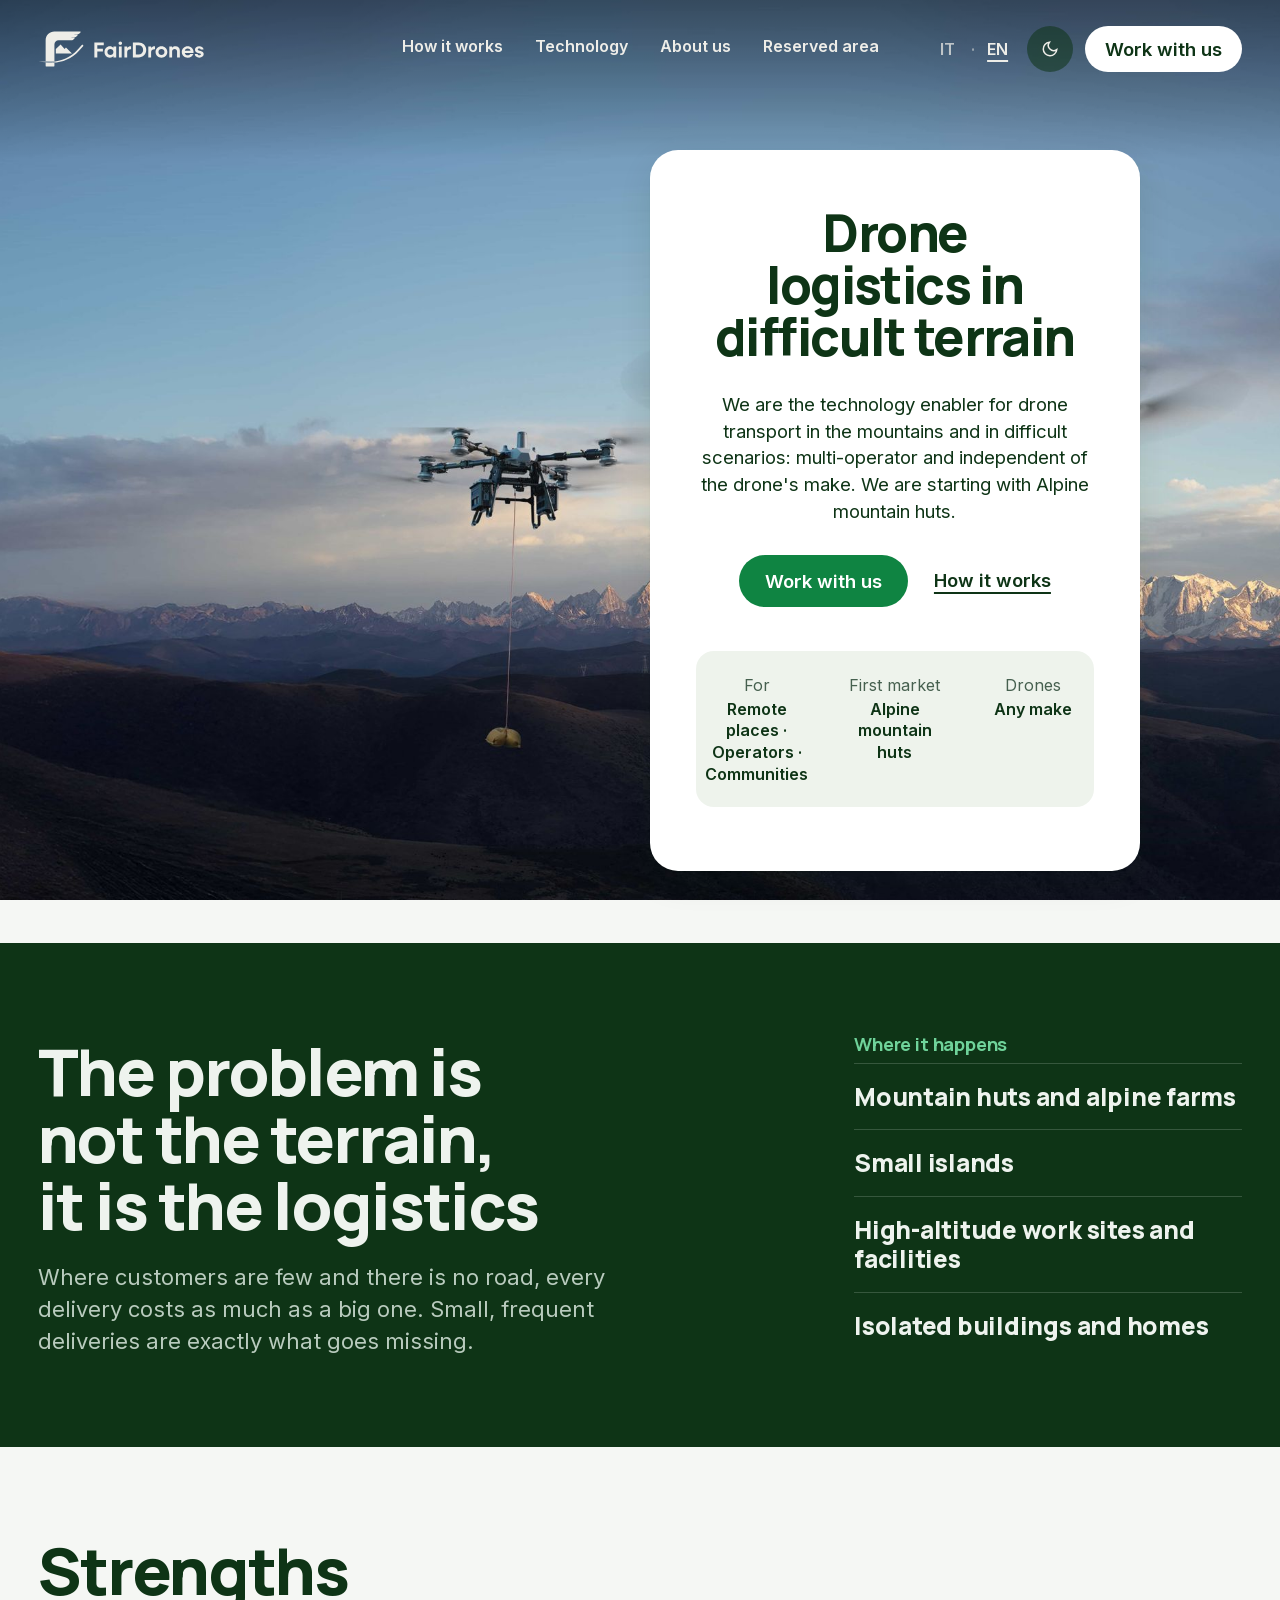
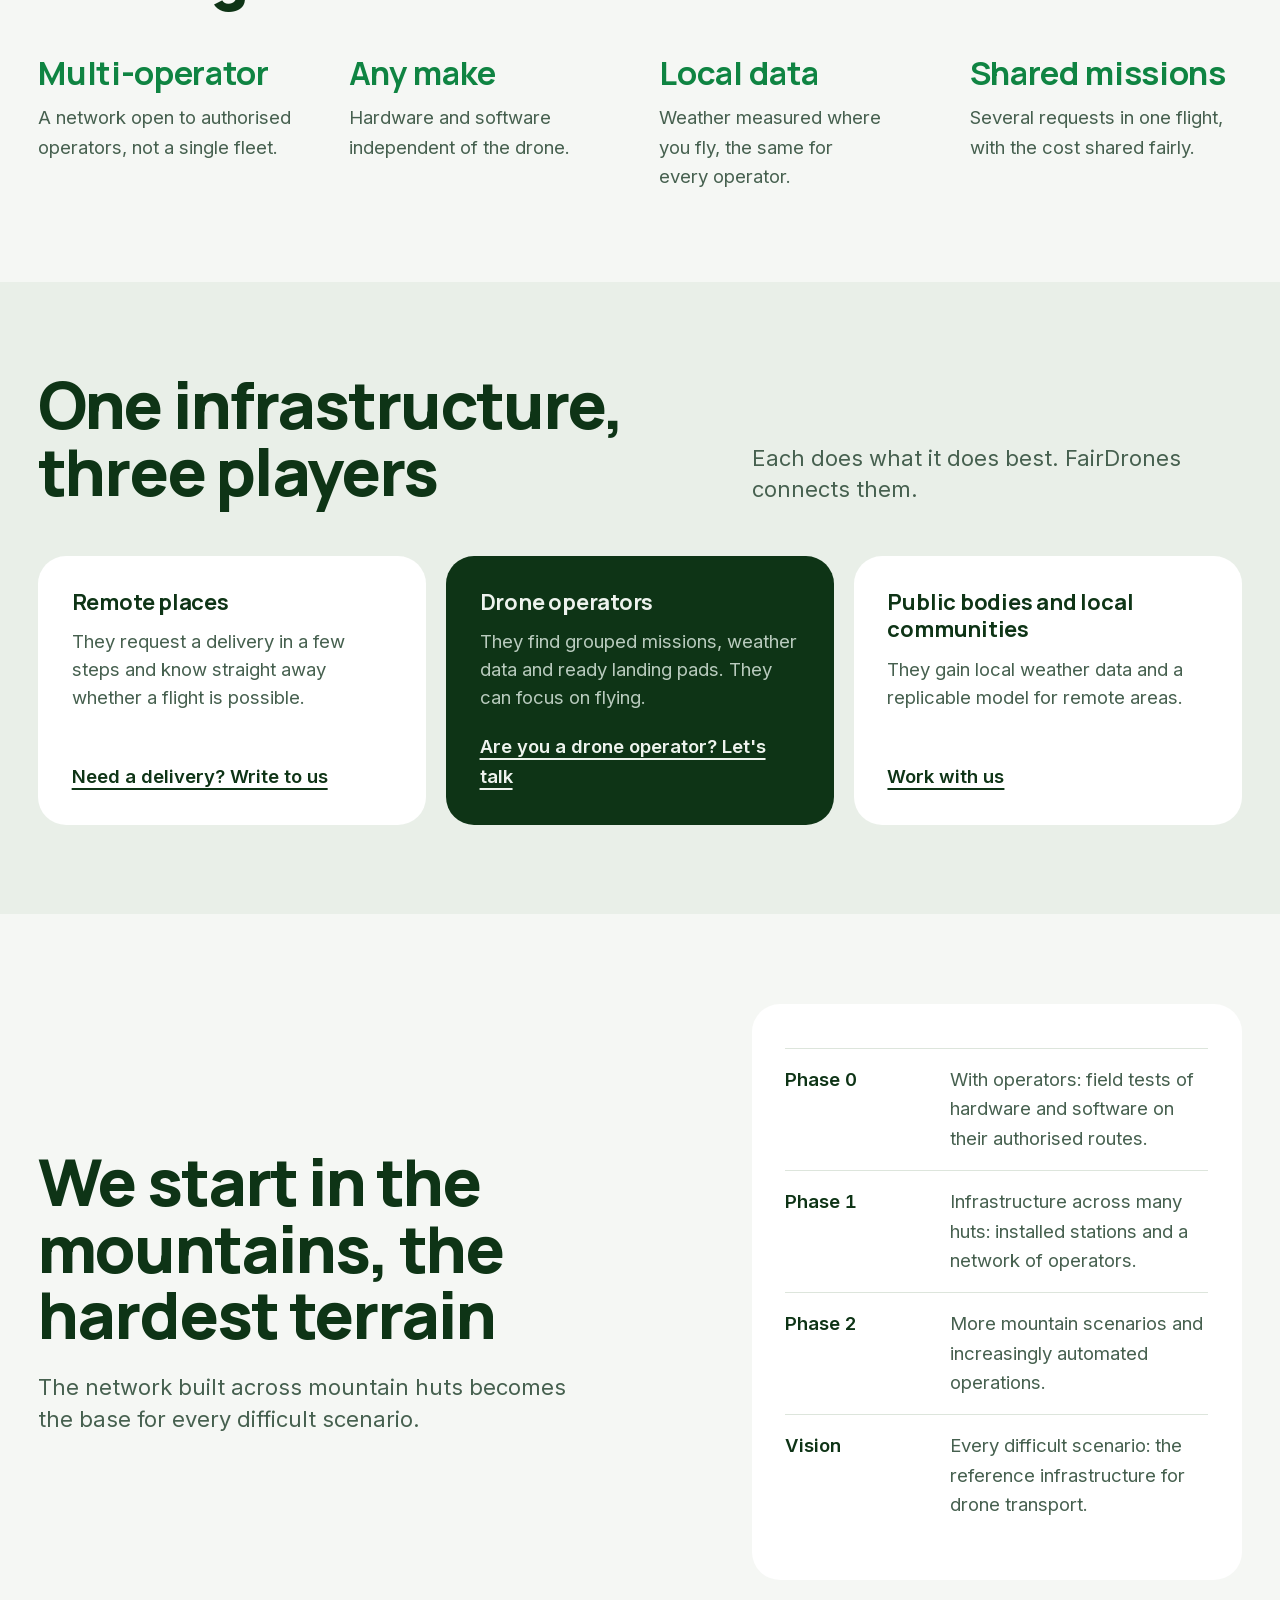
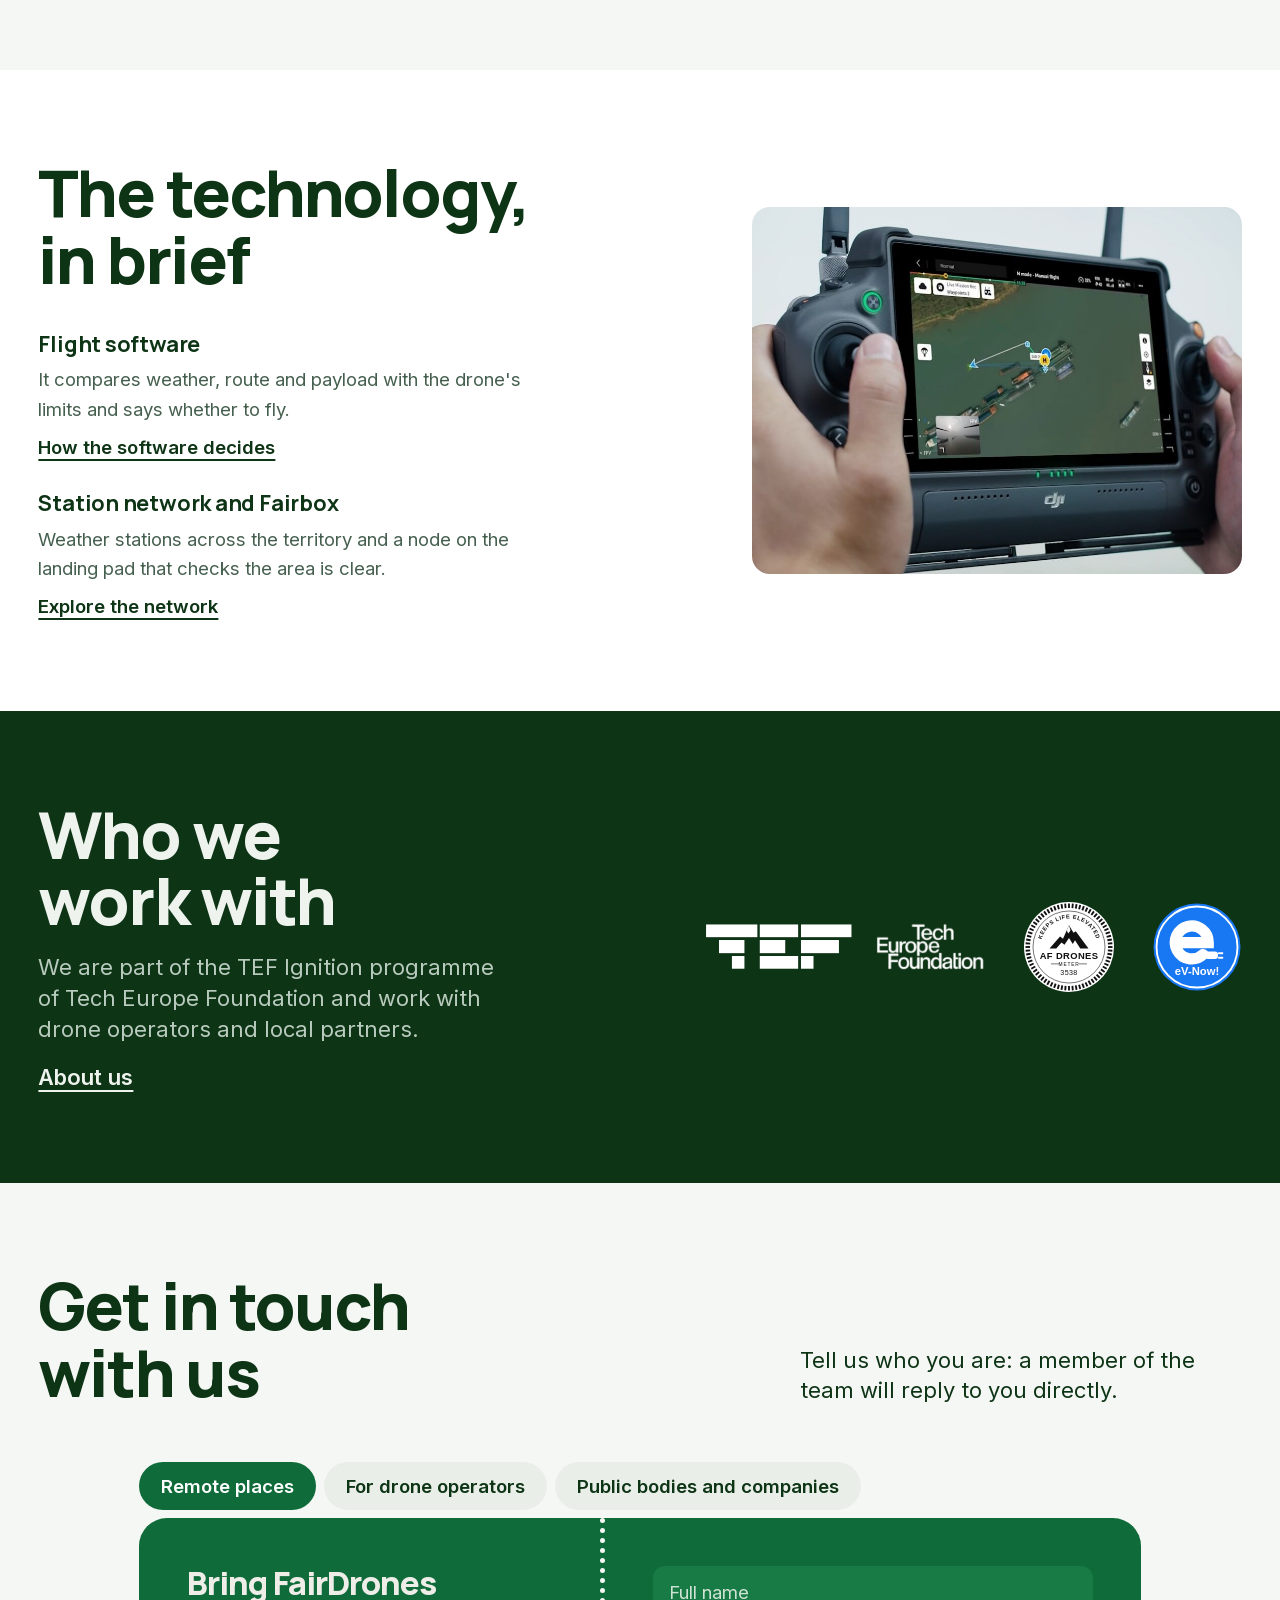
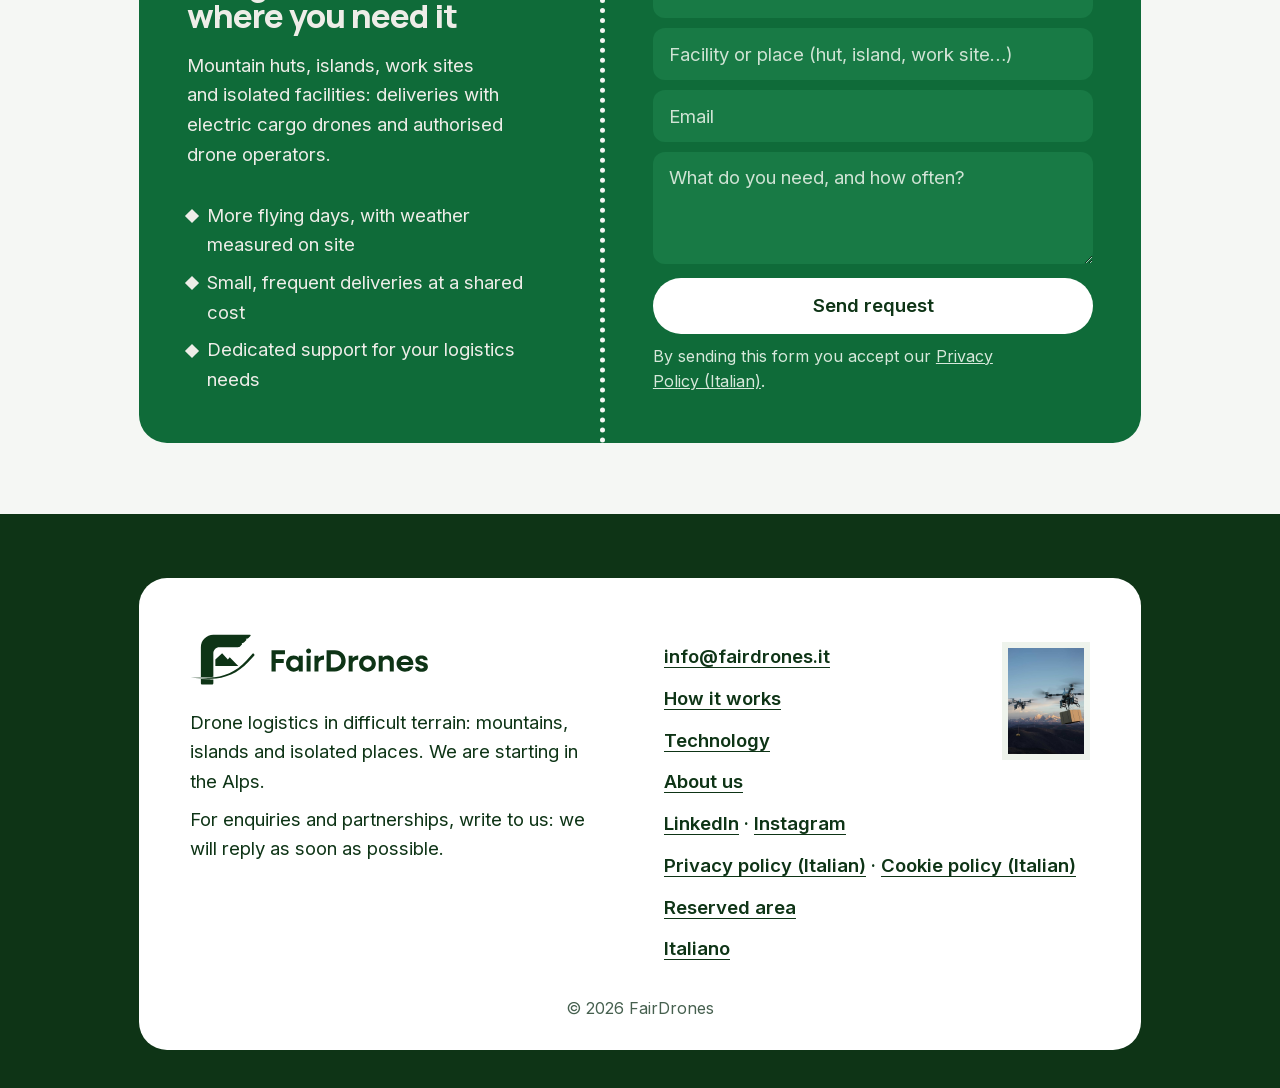
==== commit 1e43bb4d: "Homepage come panoramica: testi in una riga, punti di forza in breve - Problema, per chi e roadmap r" ====
--- a/fairdrones-redesign/en/index.html
+++ b/fairdrones-redesign/en/index.html
@@ -88,7 +88,7 @@
     <div class="grid">
       <div class="problem-copy">
         <h2 id="problem-title" class="display head" data-rise>The problem is not the terrain, it is the logistics</h2>
-        <p class="problem-text" data-rise>Where customers are few and there is no road, every delivery costs as much as a big one: a helicopter is billed by minimum flight time, even for a few kilos. So people stockpile, and small, frequent deliveries are exactly what goes missing.</p>
+        <p class="problem-text" data-rise>Where customers are few and there is no road, every delivery costs as much as a big one. Small, frequent deliveries are exactly what goes missing.</p>
       </div>
       <div class="problem-places" data-rise>
         <h3>Where it happens</h3>
@@ -102,48 +102,19 @@
     </div>
   </section>
 
-  <!-- PUNTI DI FORZA: il listino -->
-  <section class="strengths" id="punti-di-forza" aria-labelledby="forza-title">
-    <div class="grid">
-      <div class="menu-sheet" data-rise>
-        <h2 id="forza-title" class="display menu-title">Strengths</h2>
-        <div class="menu-group">
-          <h3>Multi-operator</h3>
-          <p class="menu-row"><span class="menu-name">A network open to many operators</span><span class="menu-dots" aria-hidden="true"></span><span class="menu-val">open</span></p>
-          <p class="menu-desc">We work with authorised drone operators: the network does not depend on a single fleet.</p>
-        </div>
-        <div class="menu-group">
-          <h3>Any make</h3>
-          <p class="menu-row"><span class="menu-name">Hardware and software independent of the drone</span><span class="menu-dots" aria-hidden="true"></span><span class="menu-val">any drone</span></p>
-          <p class="menu-desc">Stations, software and data work with the drones operators already use.</p>
-        </div>
-        <div class="menu-group">
-          <h3>Local data</h3>
-          <p class="menu-row"><span class="menu-name">Weather measured where you fly</span><span class="menu-dots" aria-hidden="true"></span><span class="menu-val">on site</span></p>
-          <p class="menu-desc">Valley stations give every operator the same data: more flying days, with clear margins.</p>
-        </div>
-        <div class="menu-group">
-          <h3>Shared missions</h3>
-          <p class="menu-row"><span class="menu-name">Several requests, one flight</span><span class="menu-dots" aria-hidden="true"></span><span class="menu-val">fair cost</span></p>
-          <p class="menu-desc">The cost is shared between those who use the flight: that is the "Fair" in FairDrones.</p>
-        </div>
-        <div class="menu-group">
-          <h3>Alongside the helicopter</h3>
-          <table class="versus">
-            <thead><tr><th scope="col"></th><th scope="col">Helicopter</th><th scope="col">Cargo drone</th></tr></thead>
-            <tbody>
-              <tr><th scope="row">Loads</th><td>Large, infrequent</td><td>Small, when needed</td></tr>
-              <tr><th scope="row">Energy</th><td>Fuel</td><td>Electric</td></tr>
-              <tr><th scope="row">Crew</th><td>On board</td><td>Remote pilot on the ground</td></tr>
-              <tr><th scope="row">Noise</th><td>Loud</td><td>Quieter</td></tr>
-            </tbody>
-          </table>
-          <p class="menu-desc">It does not replace the helicopter, which remains essential for heavy loads and rescue.</p>
-        </div>
-      </div>
-      <figure class="ph strengths-photo" data-rise><img src="../assets/img/hero.jpg" width="2000" height="1333" alt="Drone flying in front of a mountain range" loading="lazy"></figure>
-    </div>
-  </section>
+  <!-- PUNTI DI FORZA -->
+  <section class="pillars" id="punti-di-forza" aria-labelledby="pillars-title">
+    <div class="grid">
+      <h2 id="pillars-title" class="display head pillars-title" data-rise>Strengths</h2>
+    </div>
+    <ul class="pillars-grid" data-rise>
+        <li class="pillar"><h3>Multi-operator</h3><p>A network open to authorised operators, not a single fleet.</p></li>
+        <li class="pillar"><h3>Any make</h3><p>Hardware and software independent of the drone.</p></li>
+        <li class="pillar"><h3>Local data</h3><p>Weather measured where you fly, the same for every operator.</p></li>
+        <li class="pillar"><h3>Shared missions</h3><p>Several requests in one flight, with the cost shared fairly.</p></li>
+    </ul>
+  </section>
+
   <!-- ECOSISTEMA: chi partecipa e cosa ottiene -->
   <section class="eco" id="ecosistema" aria-labelledby="eco-title">
     <div class="grid eco-top">
@@ -153,17 +124,17 @@
     <ul class="eco-grid">
       <li class="eco-card" data-rise>
         <h3>Remote places</h3>
-        <p>Mountain huts, islands, work sites and isolated facilities request a delivery in a few steps and know straight away whether a flight is possible. Small and frequent, alongside today's transport.</p>
+        <p>They request a delivery in a few steps and know straight away whether a flight is possible.</p>
         <a href="#contatti-rifugi" class="textlink">Need a delivery? Write to us</a>
       </li>
       <li class="eco-card eco-card-key" data-rise>
         <h3>Drone operators</h3>
-        <p>They find requests already grouped into missions, flight windows based on local data, equipped landing pads and technical and regulatory support. They can focus on flying.</p>
+        <p>They find grouped missions, weather data and ready landing pads. They can focus on flying.</p>
         <a href="#contatti-operatori" class="textlink">Are you a drone operator? Let's talk</a>
       </li>
       <li class="eco-card" data-rise>
         <h3>Public bodies and local communities</h3>
-        <p>Municipalities, mountain and island communities, parks and competence centres gain local weather data and a replicable model for serving remote areas.</p>
+        <p>They gain local weather data and a replicable model for remote areas.</p>
         <a href="#contatti-enti" class="textlink">Work with us</a>
       </li>
     </ul>
@@ -174,7 +145,7 @@
     <div class="grid">
       <div class="scale-copy">
         <h2 id="scale-title" class="display head" data-rise>We start in the mountains, the hardest terrain</h2>
-        <p class="scale-text" data-rise>The network built across mountain huts becomes the base for every difficult scenario. Altitude, wind and slung loads test every part of the system: what works here can be taken anywhere.</p>
+        <p class="scale-text" data-rise>The network built across mountain huts becomes the base for every difficult scenario.</p>
       </div>
       <div class="slip roadmap" data-rise>
         <ol>
--- a/fairdrones-redesign/assets/style.css
+++ b/fairdrones-redesign/assets/style.css
@@ -2721,3 +2721,33 @@
 @media (max-width: 1100px) {
   .problem-copy, .problem-places, .scale-copy { grid-column: 1 / -1; }
 }
+
+/* --------------------------------------------------------------------------
+   34. HOMEPAGE: punti di forza in breve
+   -------------------------------------------------------------------------- */
+.pillars { padding-block: var(--section); }
+.pillars-title { grid-column: 1 / -1; }
+.pillars-grid {
+  margin-top: clamp(32px, 4vw, 56px);
+  padding-inline: var(--m);
+  display: grid;
+  grid-template-columns: repeat(4, minmax(0, 1fr));
+  gap: clamp(24px, 3vw, 48px);
+}
+.pillar h3 {
+  font-size: var(--step-sub);
+  line-height: 1.1;
+  margin-bottom: 12px;
+  color: var(--accent);
+}
+.pillar p {
+  max-width: 26ch;
+  font-size: var(--step-body);
+  color: var(--on-ground-soft);
+}
+@media (max-width: 1100px) {
+  .pillars-grid { grid-template-columns: repeat(2, minmax(0, 1fr)); }
+}
+@media (max-width: 560px) {
+  .pillars-grid { grid-template-columns: minmax(0, 1fr); }
+}
